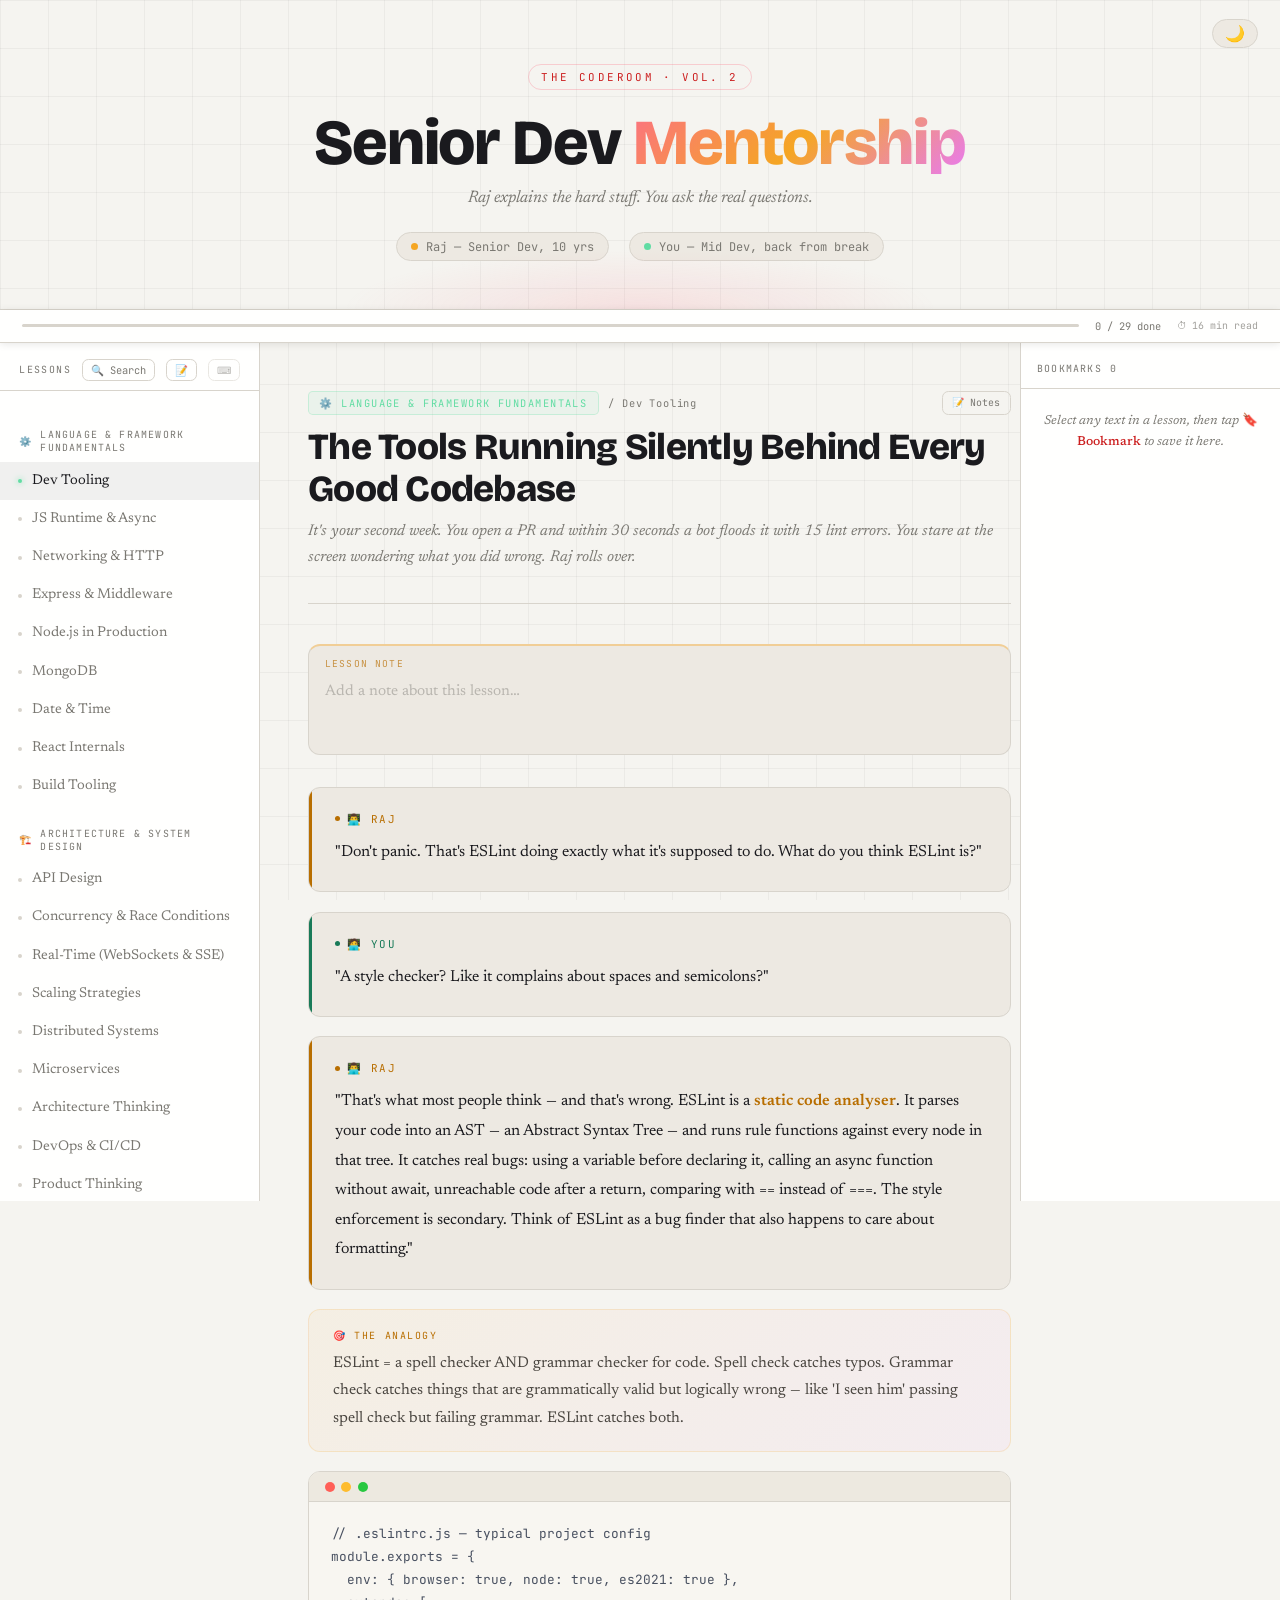
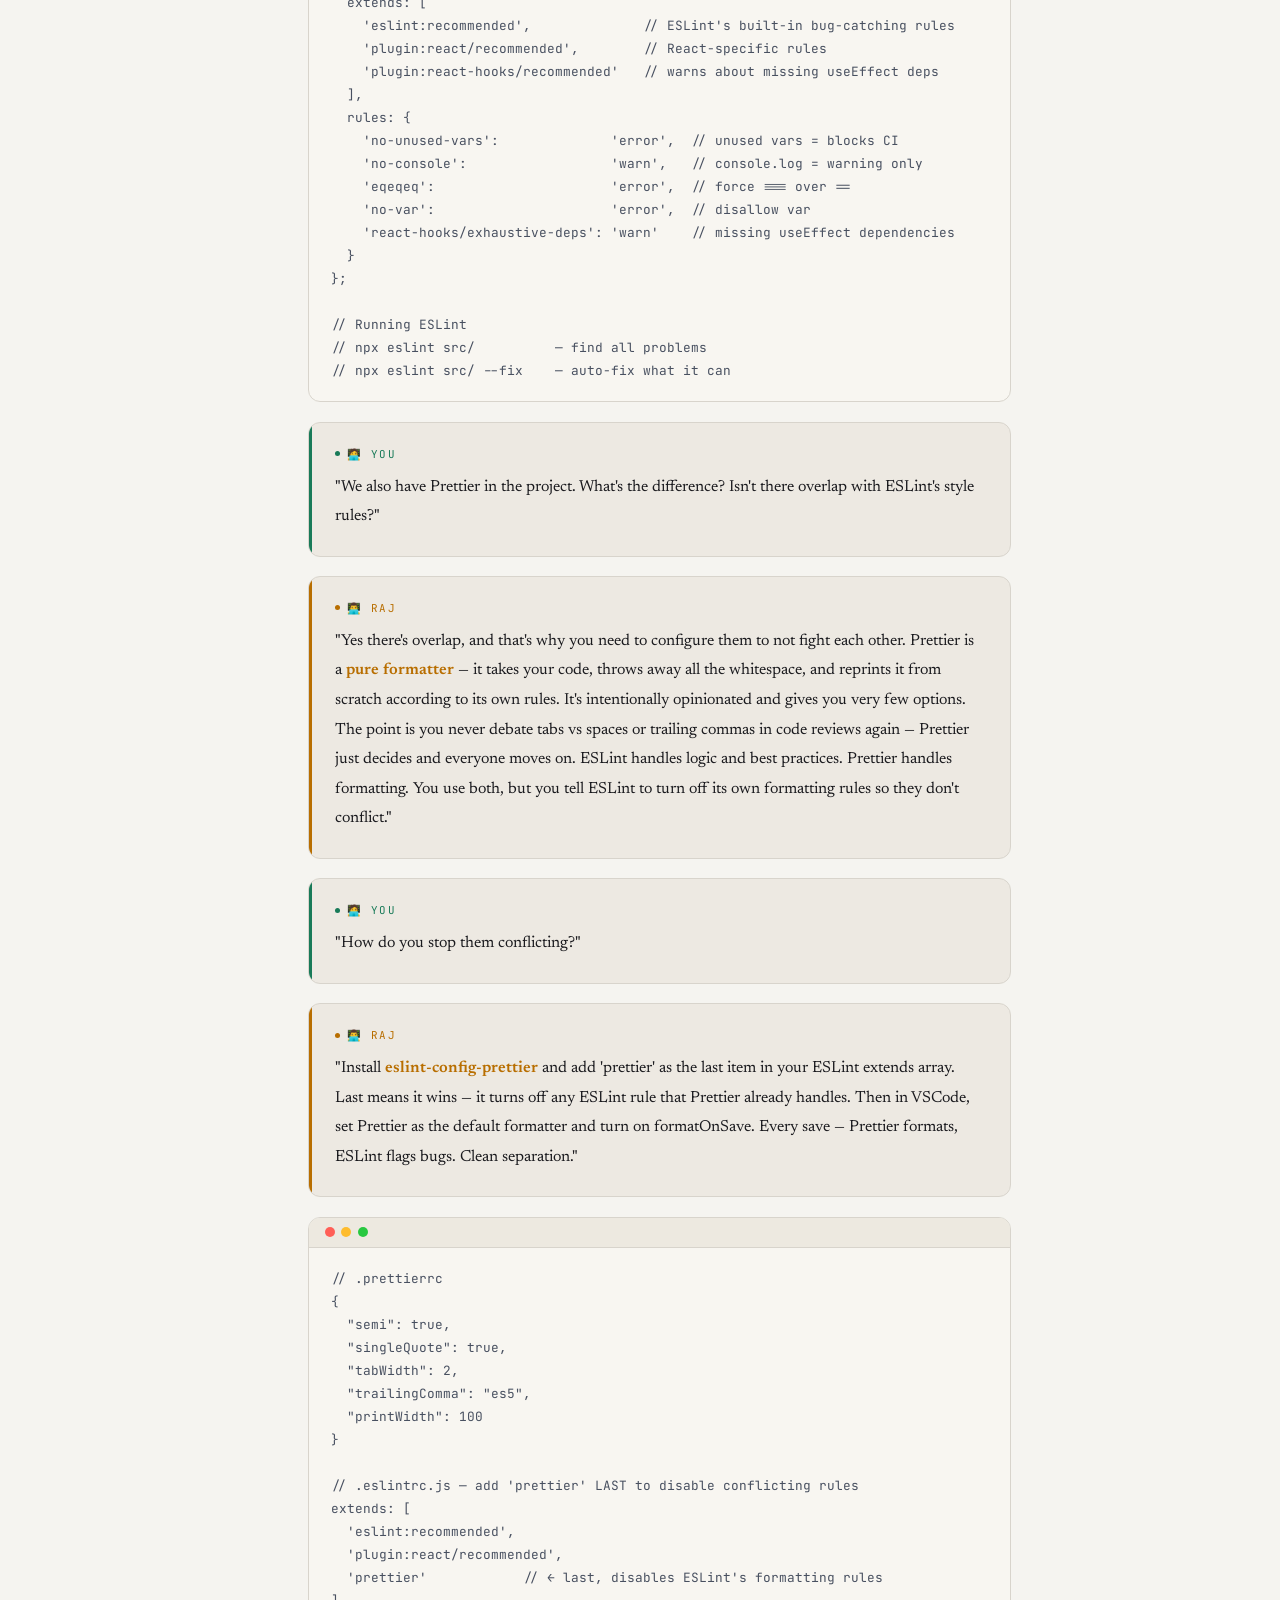
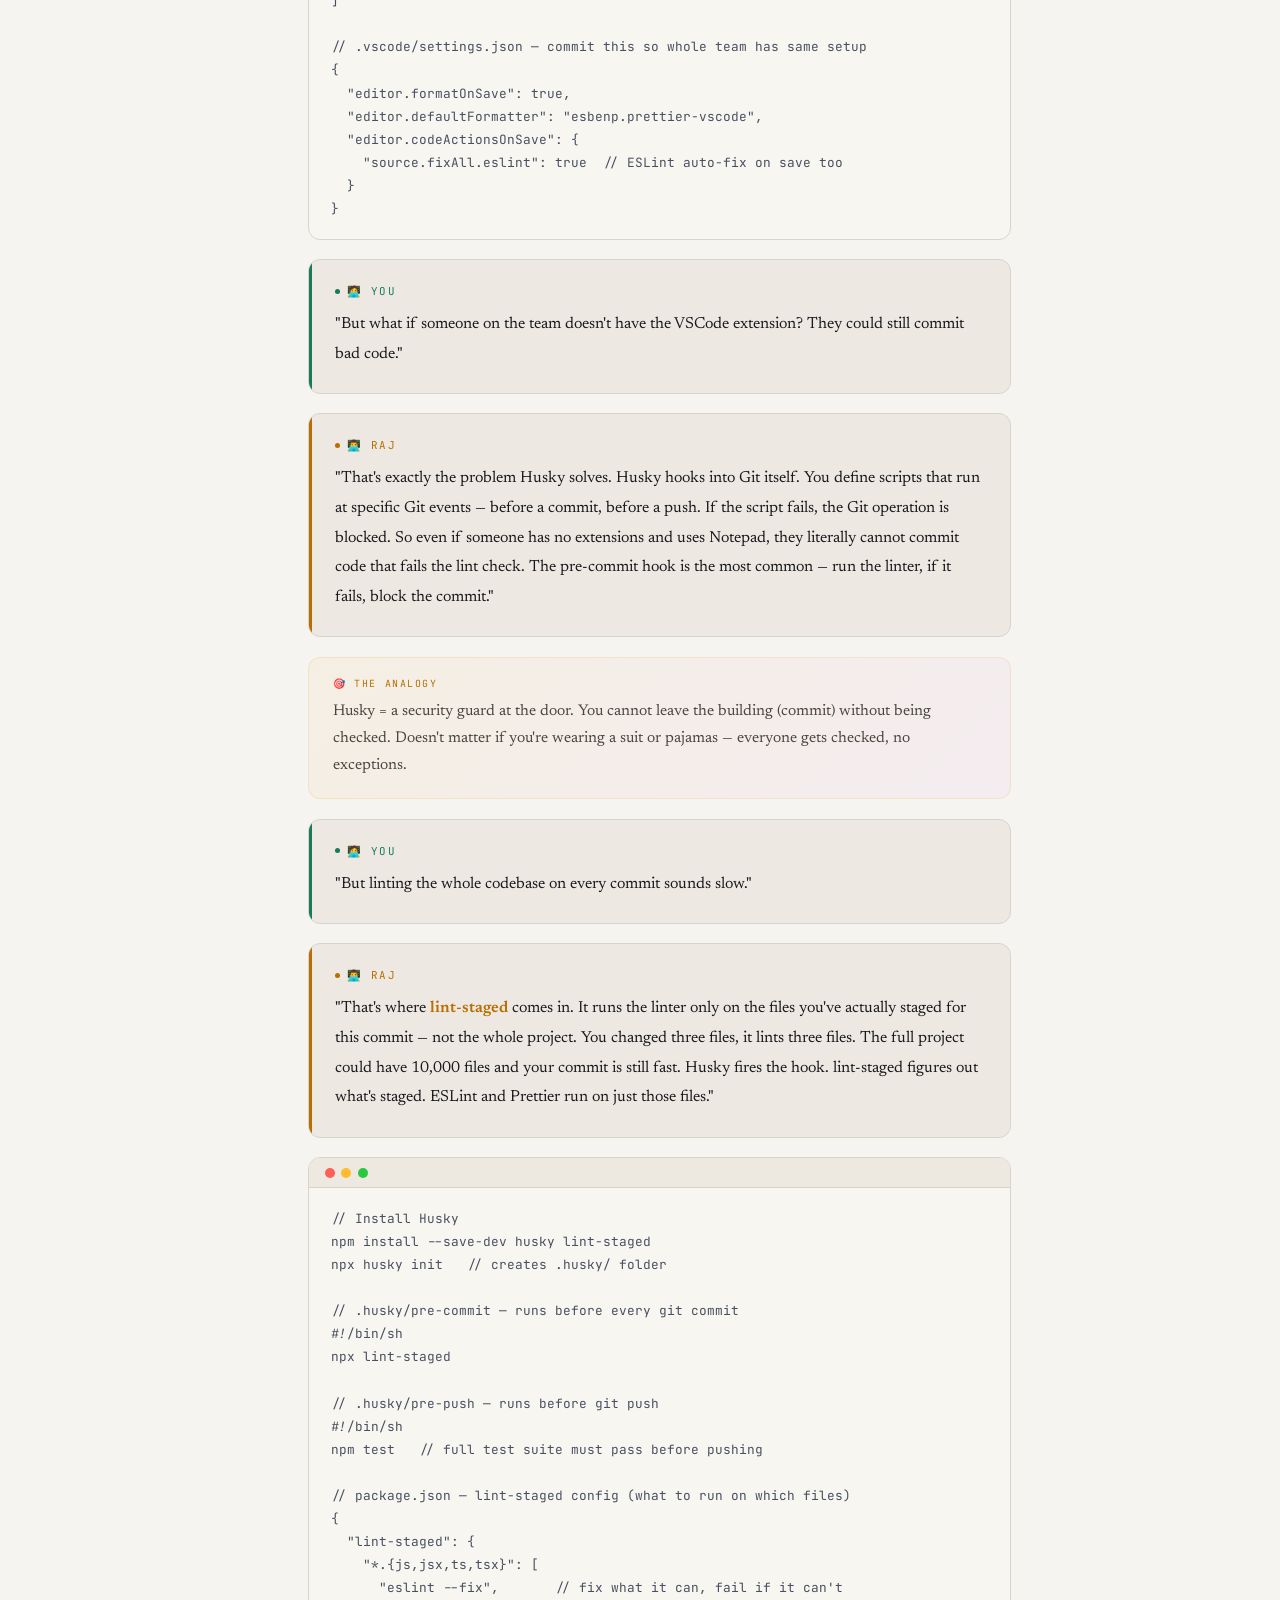
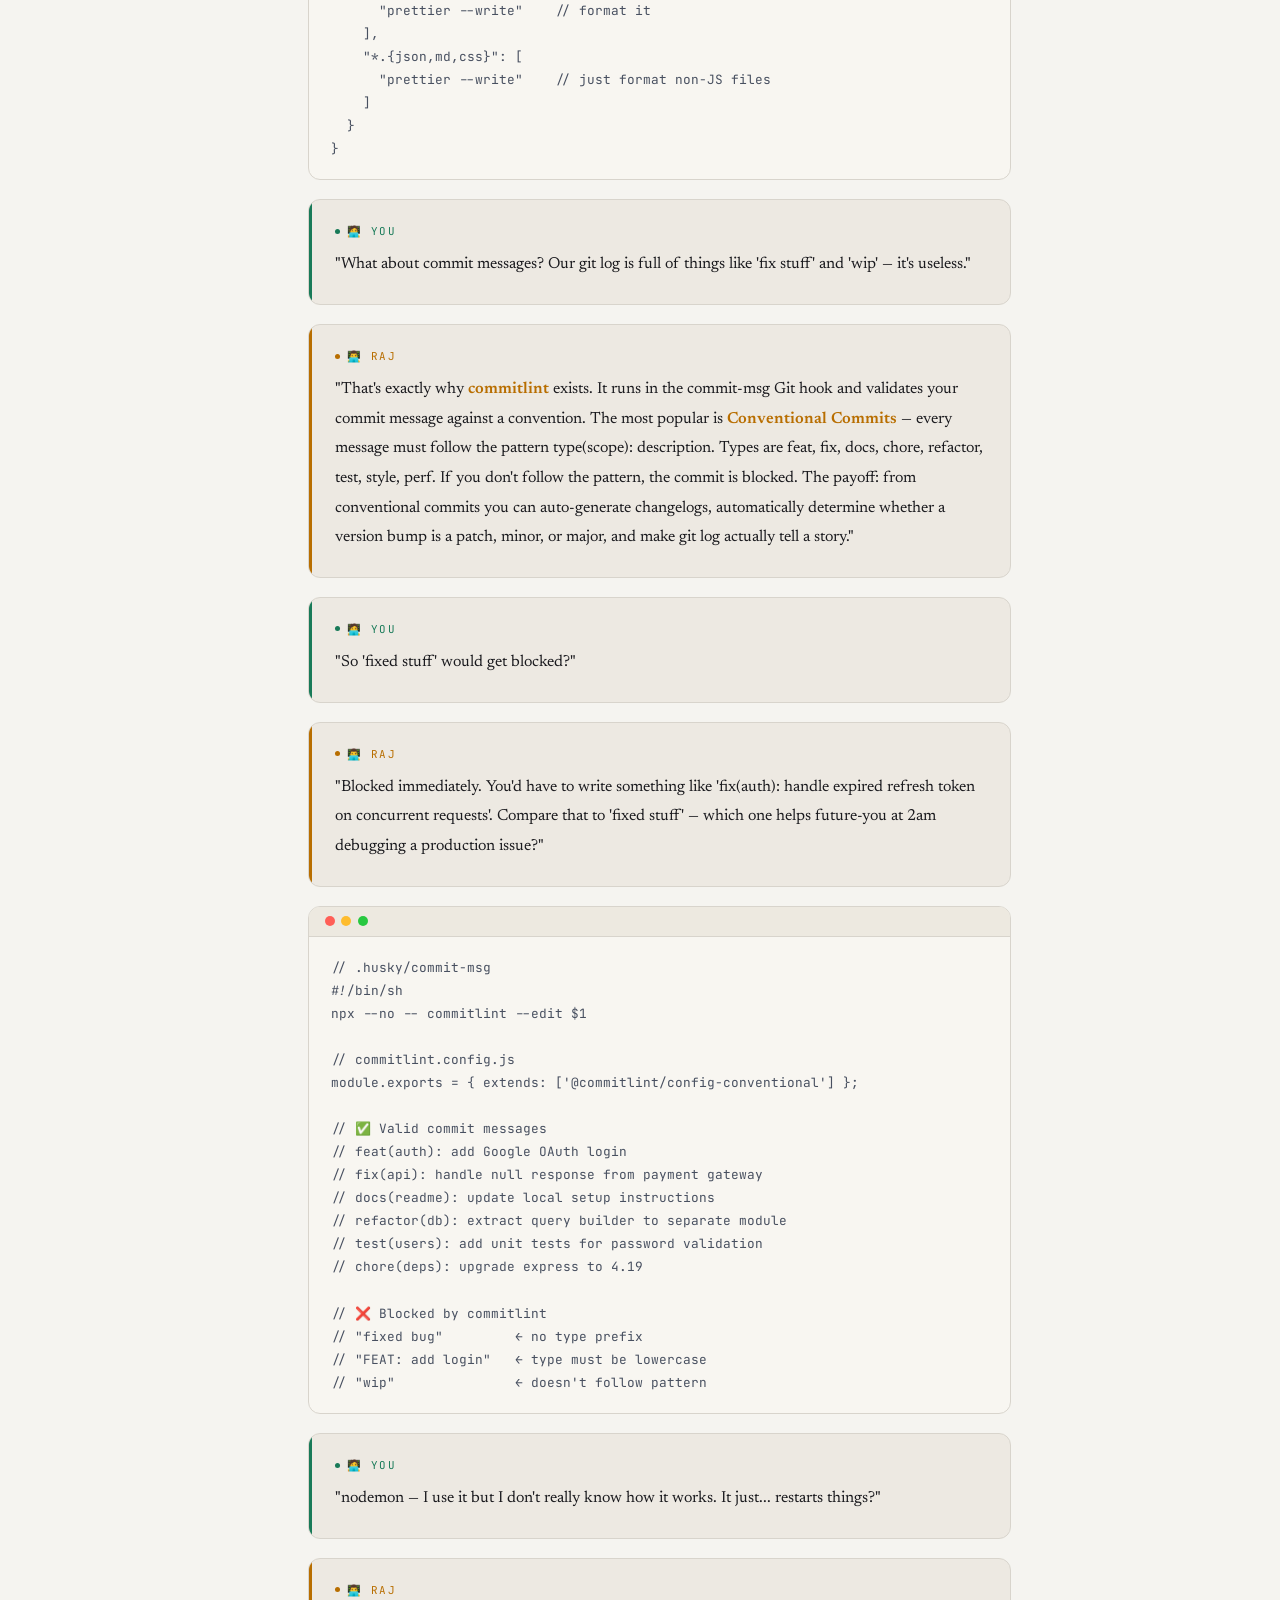
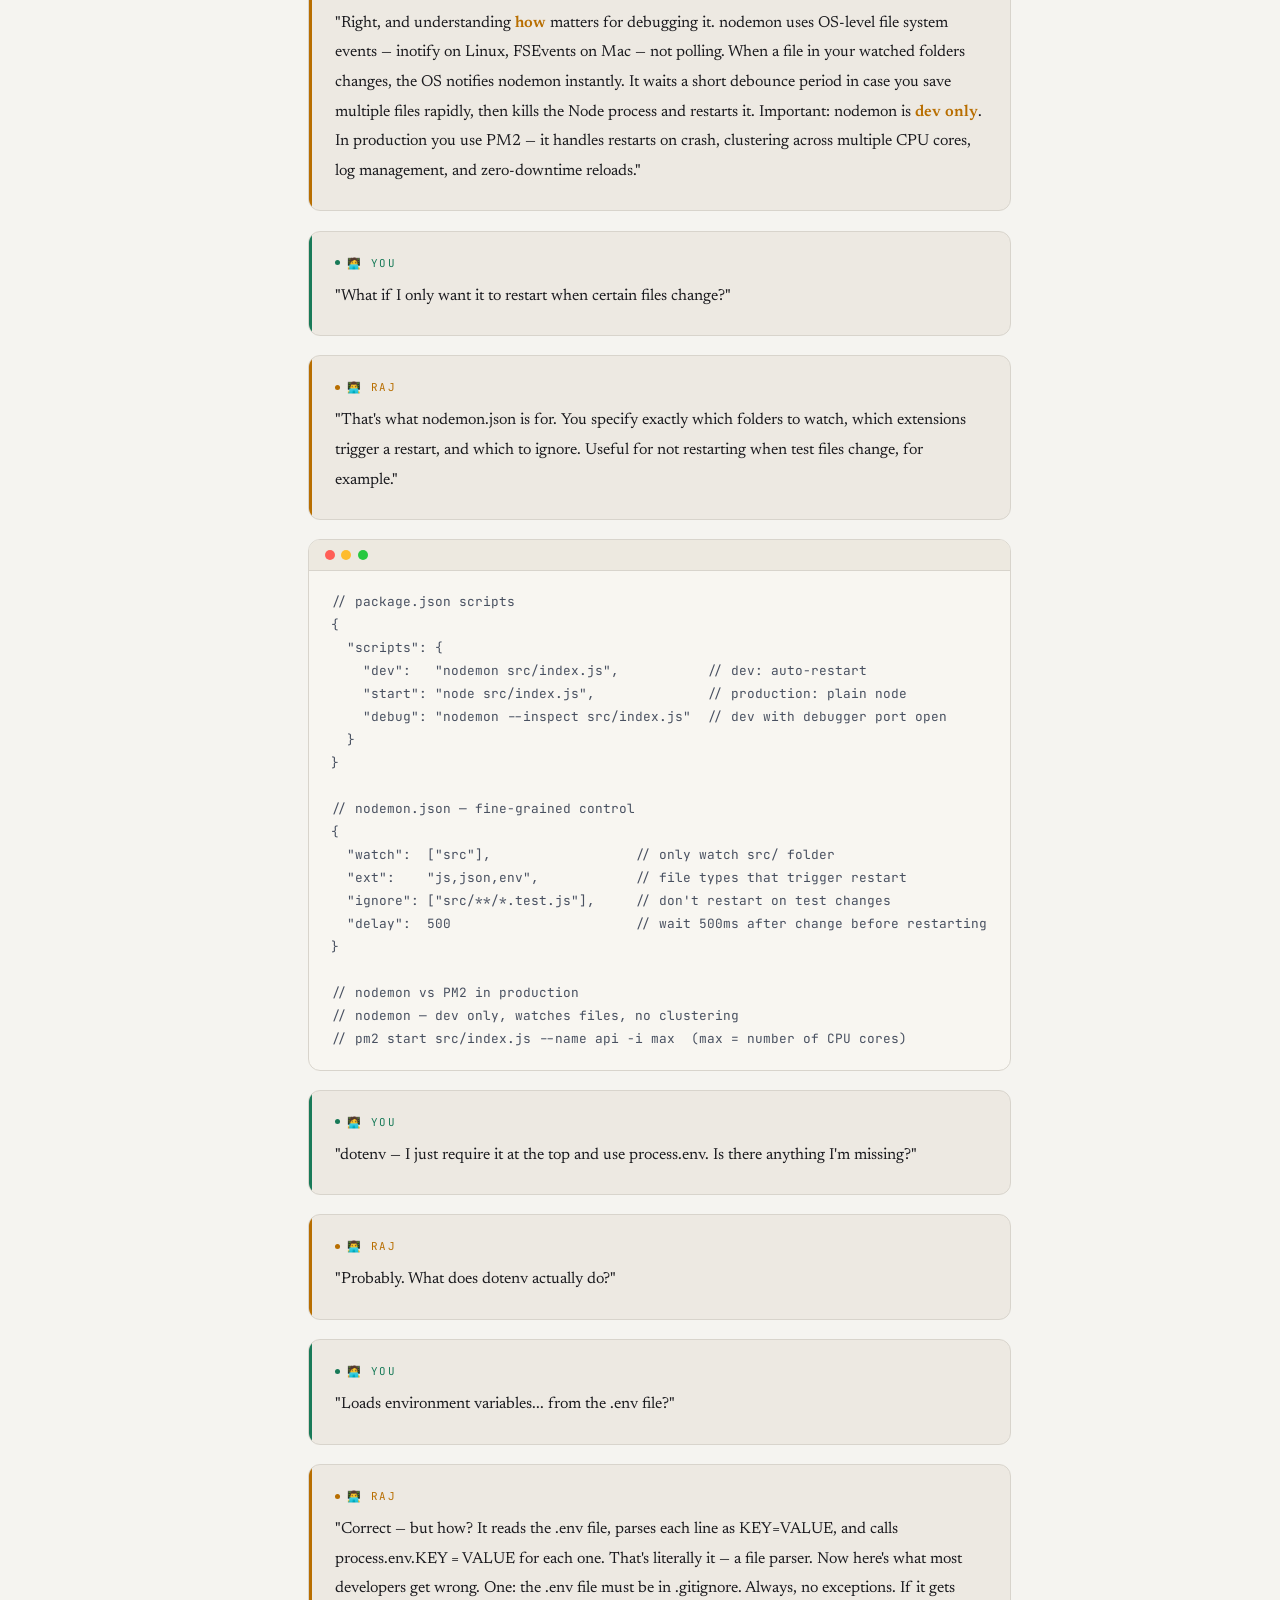
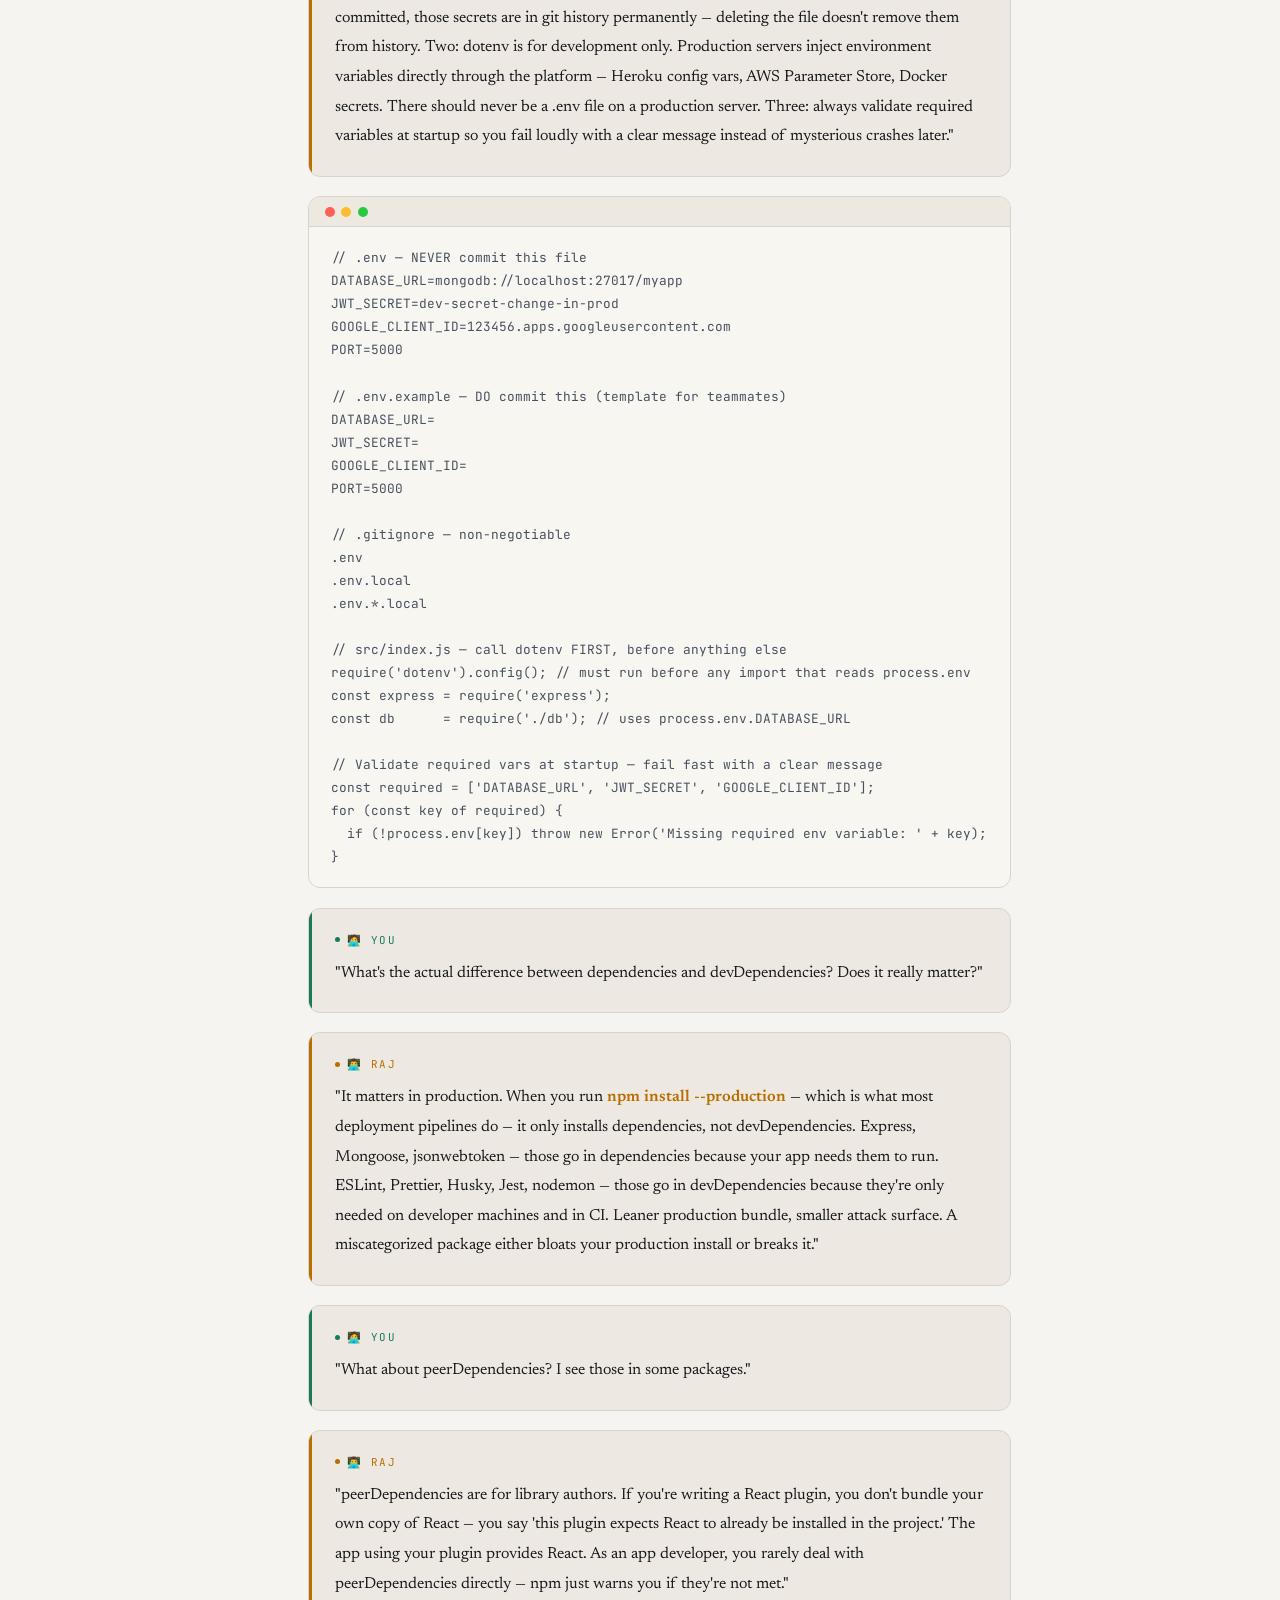
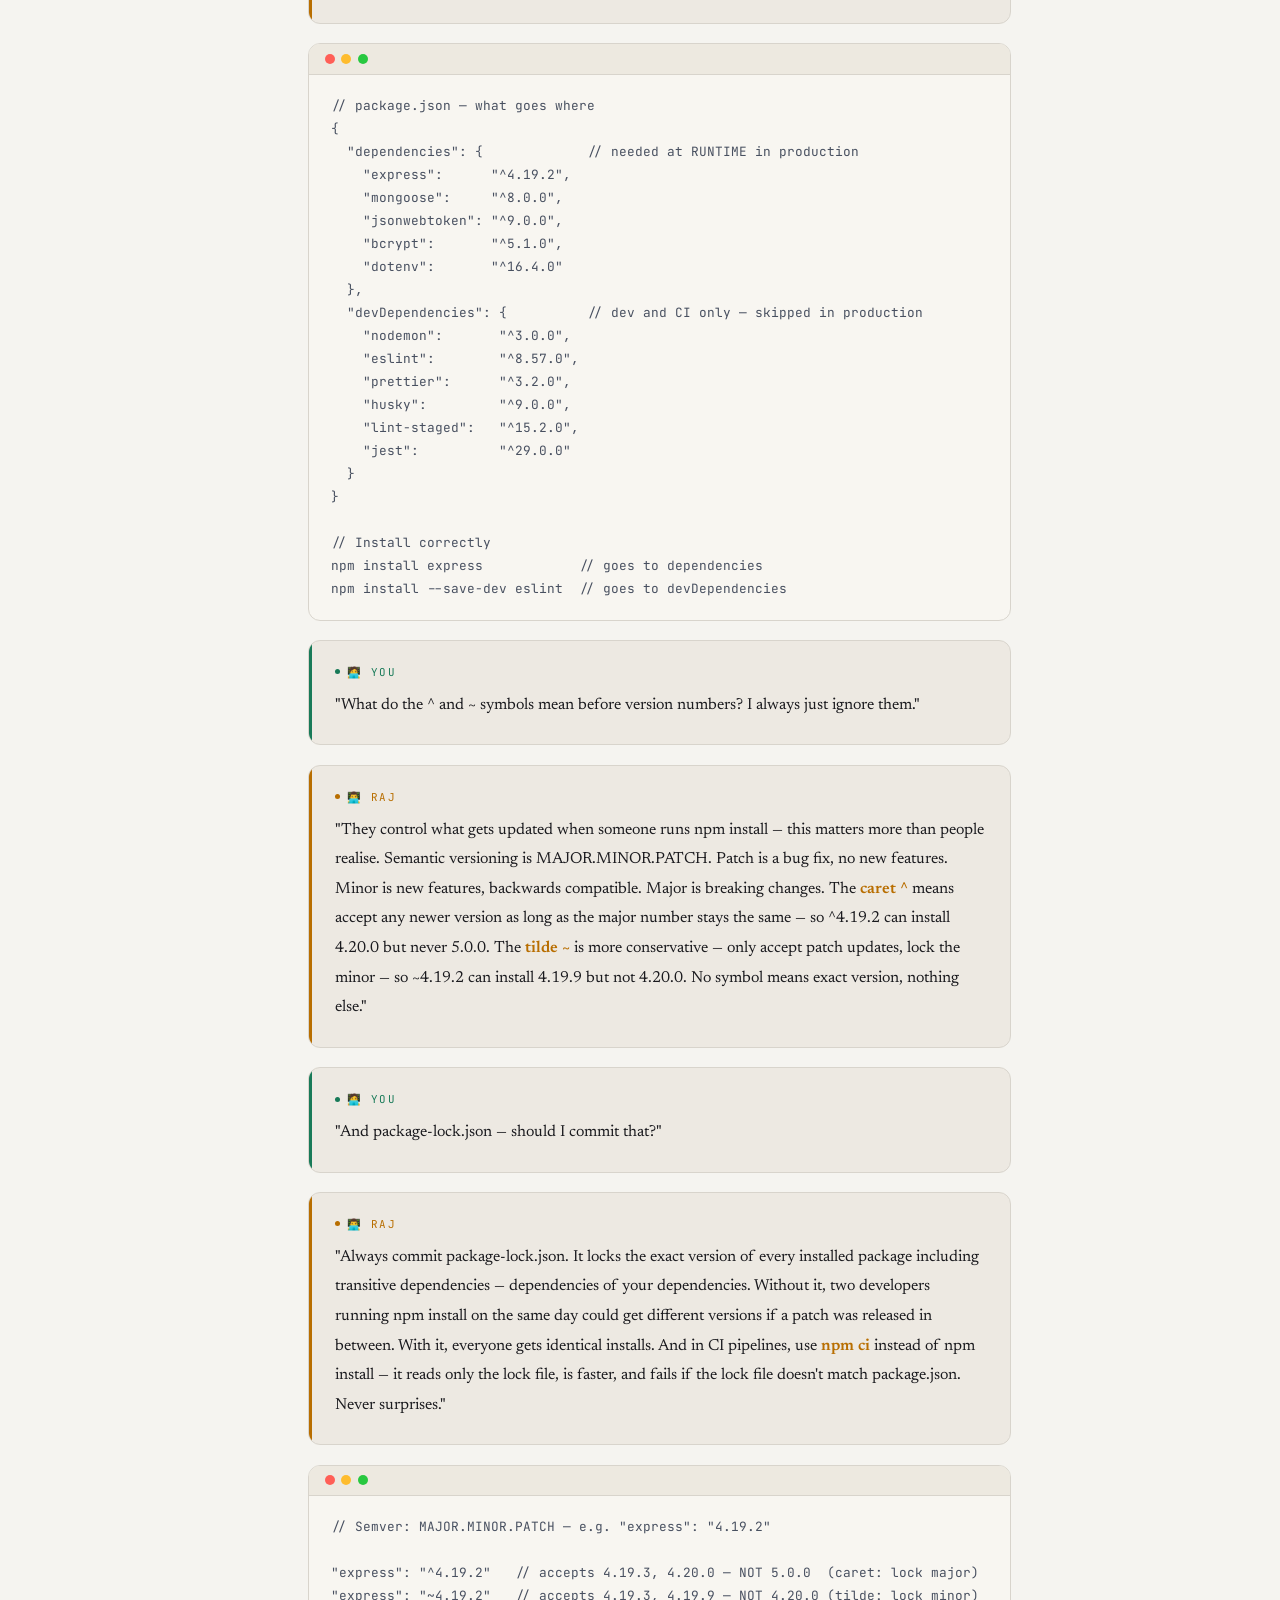
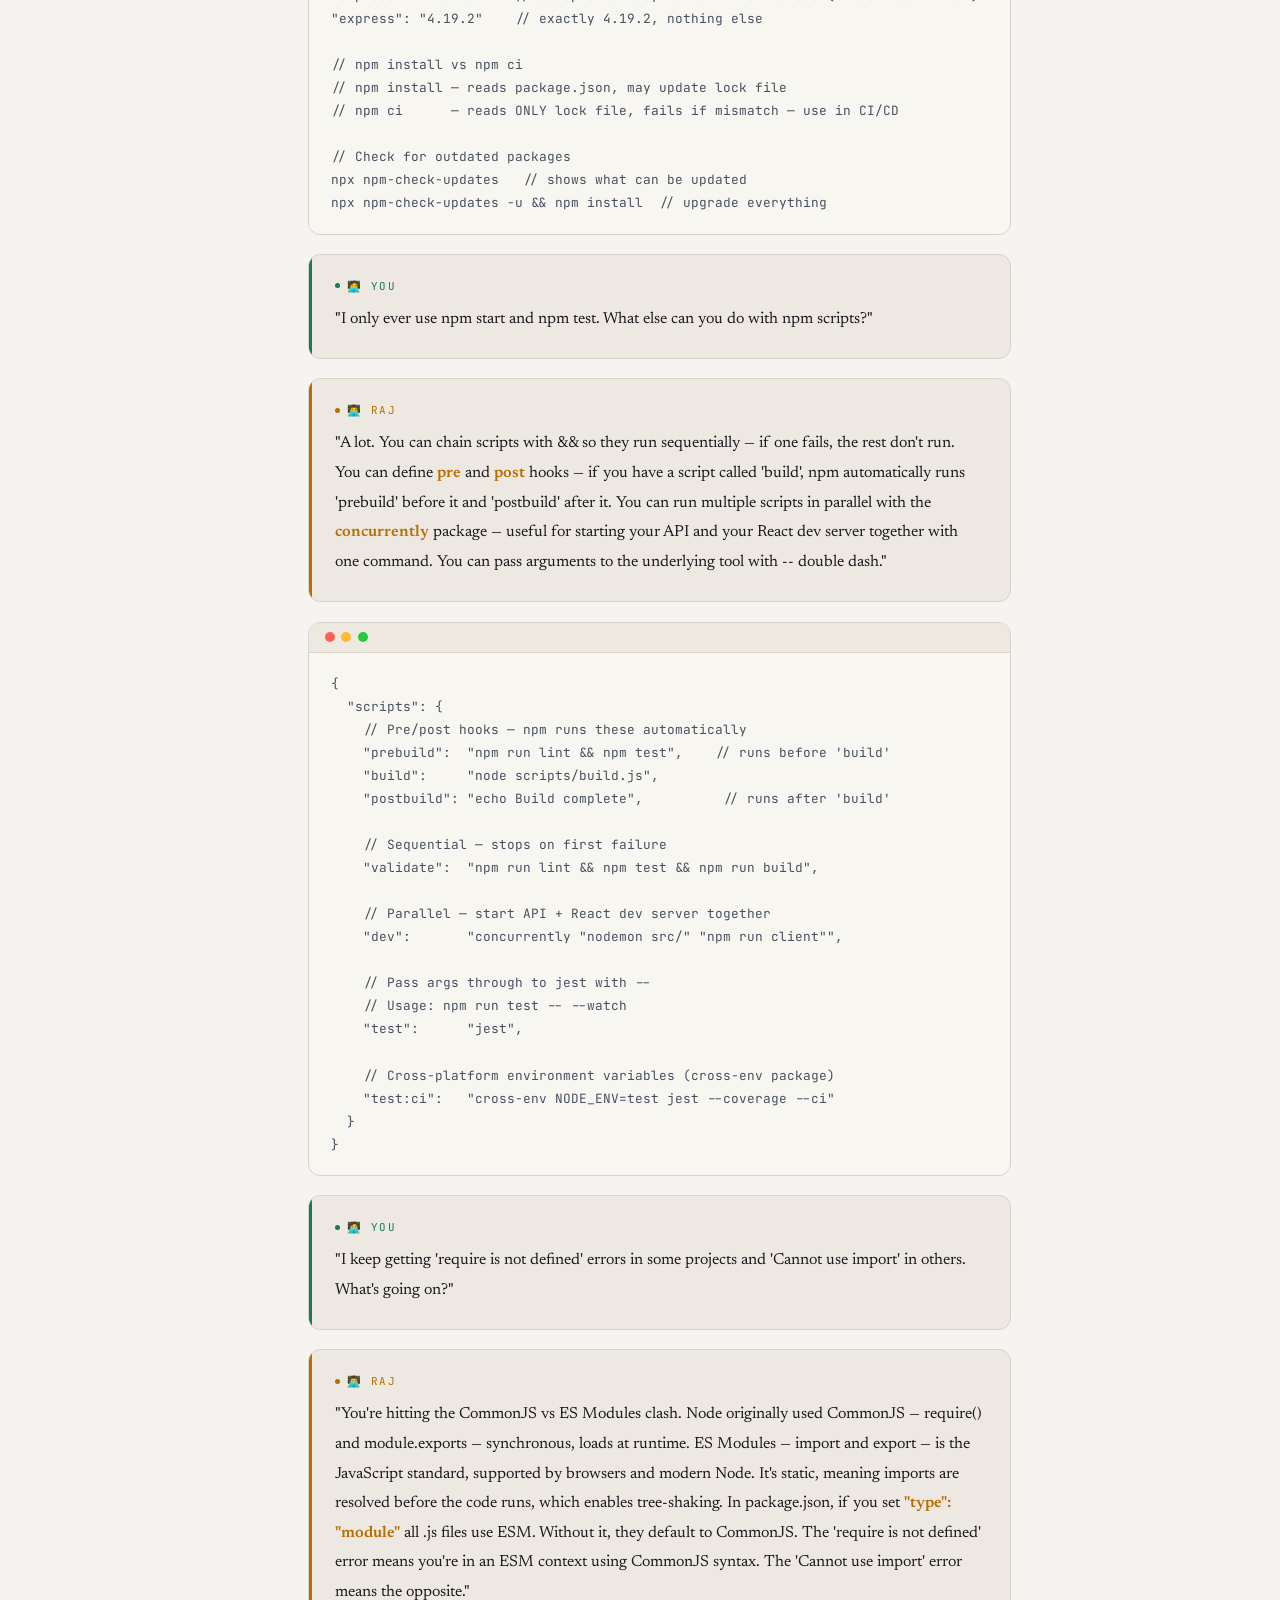
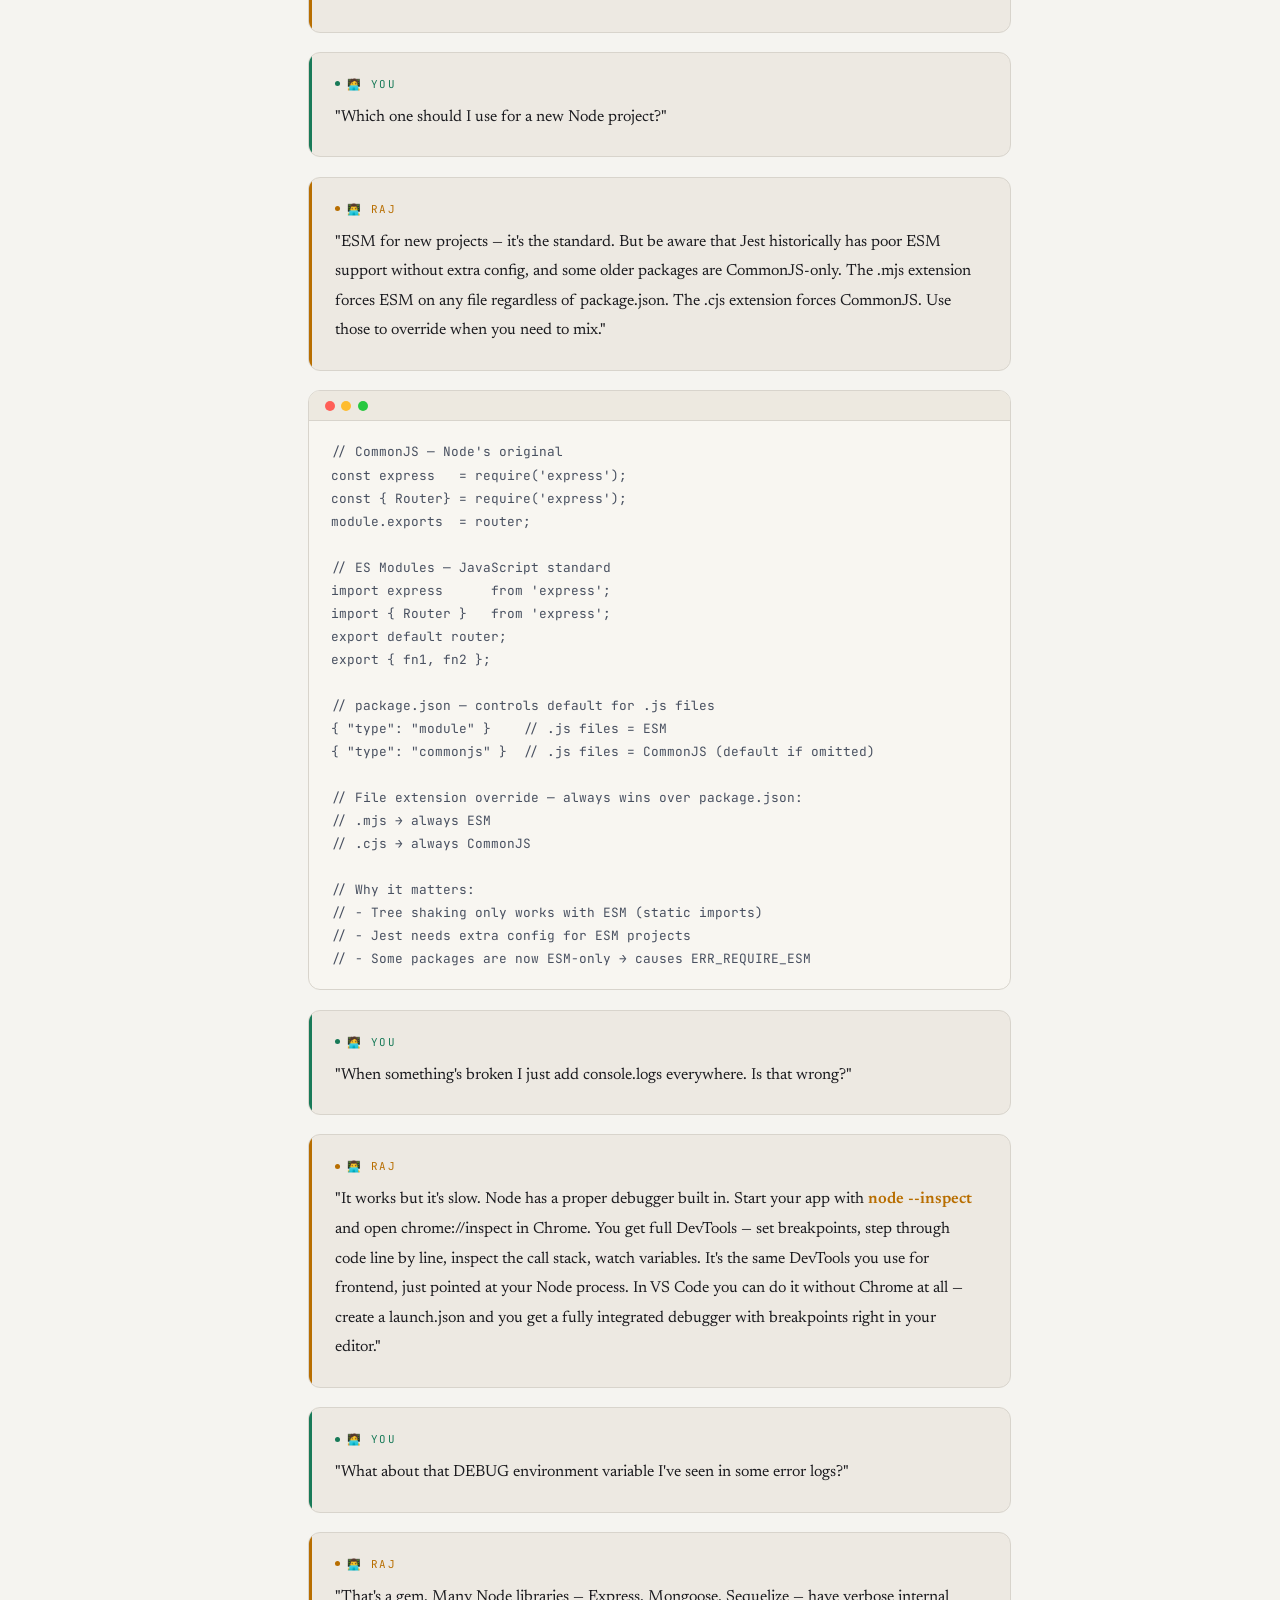
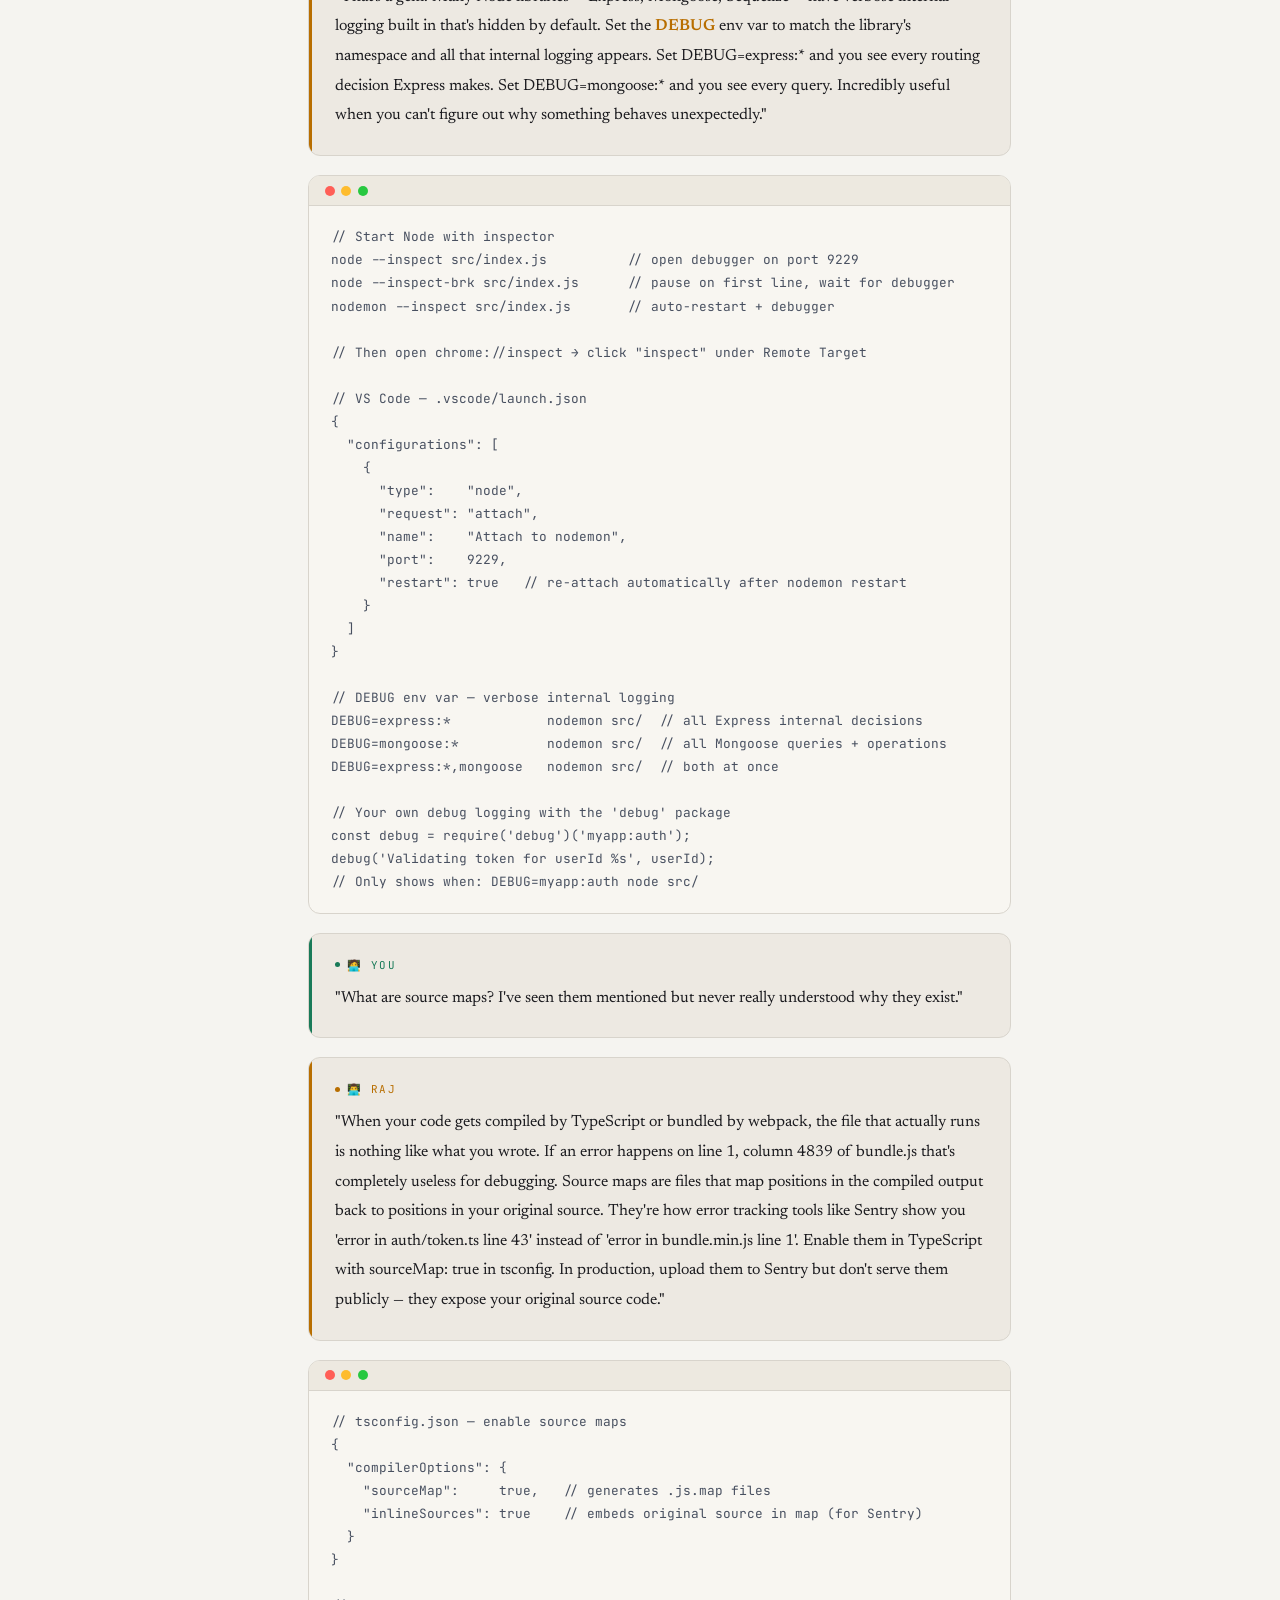
==== index.html @ 28967feb "Update index.html" ====
<!DOCTYPE html>
<html lang="en">
<head>
<meta charset="UTF-8"/>
<meta name="viewport" content="width=device-width, initial-scale=1.0"/>
<title>The Coderoom — Vol. 2</title>
<link href="https://fonts.googleapis.com/css2?family=Bricolage+Grotesque:wght@400;600;800&family=JetBrains+Mono:ital,wght@0,400;0,500;1,400&family=Newsreader:ital,wght@0,400;1,400&display=swap" rel="stylesheet"/>
<style>
*, *::before, *::after { box-sizing: border-box; margin: 0; padding: 0; }

:root {
  --progress-h: 42px; /* height of sticky progress bar */
  color-scheme: dark;
  --bg:          #080a0f;
  --surface:     #0e1118;
  --card:        #141720;
  --border:      #1e2230;
  --text:        #dfe2ec;
  --muted:       #5a607a;
  --raj:         #f5a623;
  --you:         #61dca3;
  --cat1:        #61dca3;
  --cat2:        #f5a623;
  --cat3:        #e879f9;
  --cat4:        #38bdf8;
  --cat5:        #fb7185;
  /* promoted from hardcoded */
  --code-bg:     #06080d;
  --code-topbar: #090b10;
  --code-text:   #9ca3af;
  --analogy-text:#b8b4ab;
  --grid-line:   rgba(255,255,255,0.015);
  --hover-bg:    rgba(255,255,255,0.03);
  --active-bg:   rgba(255,255,255,0.05);
  --shadow-dark: rgba(0,0,0,0.6);
  --shadow-ring: rgba(255,255,255,0.04);
  --result-row:  rgba(255,255,255,0.02);
  --result-hover:rgba(255,255,255,0.04);
  --count-bg:    rgba(255,255,255,0.015);
}

html[data-theme="light"] {
  color-scheme: light;
  --bg:          #f5f4f0;
  --surface:     #fffffe;
  --card:        #ede9e2;
  --border:      #d8d4cc;
  --text:        #1a1a1e;
  --muted:       #7a7872;
  --raj:         #b86e00;
  --you:         #187a58;
  --cat1:        #187a58;
  --cat2:        #b86e00;
  --cat3:        #9c1dab;
  --cat4:        #0369a1;
  --cat5:        #cc2020;
  --code-bg:     #f8f6f1;
  --code-topbar: #ede9e0;
  --code-text:   #485060;
  --analogy-text:#4a4640;
  --grid-line:   rgba(0,0,0,0.04);
  --hover-bg:    rgba(0,0,0,0.03);
  --active-bg:   rgba(0,0,0,0.06);
  --shadow-dark: rgba(0,0,0,0.10);
  --shadow-ring: rgba(0,0,0,0.05);
  --result-row:  rgba(0,0,0,0.02);
  --result-hover:rgba(0,0,0,0.04);
  --count-bg:    rgba(0,0,0,0.02);
}

body {
  background: var(--bg);
  color: var(--text);
  font-family: 'Newsreader', serif;
  min-height: 100vh;
  overflow-x: hidden;
}

body::before {
  content: '';
  position: fixed;
  inset: 0;
  background-image:
    linear-gradient(var(--grid-line) 1px, transparent 1px),
    linear-gradient(90deg, var(--grid-line) 1px, transparent 1px);
  background-size: 48px 48px;
  pointer-events: none;
  z-index: 0;
}

/* ── THEME TRANSITION ── */
body, .sidebar, .bookmark-panel, .scene, .analogy-card,
.code-card, .summary-card, header, .progress-wrap,
.search-box, .search-input-row, .search-results, .search-result-group,
.search-result-lesson-header, .search-hint, .search-empty, .search-count,
.search-hit, #searchInput, .search-close-btn {
  transition: background 0.22s ease, border-color 0.22s ease, color 0.22s ease;
}

/* ── THEME TOGGLE ── */
.theme-toggle {
  position: absolute;
  top: 1.2rem;
  right: 1.4rem;
  background: var(--card);
  border: 1px solid var(--border);
  border-radius: 2rem;
  padding: 0.35rem 0.75rem;
  cursor: pointer;
  font-size: 1rem;
  line-height: 1;
  transition: border-color 0.2s, background 0.2s, transform 0.15s;
  z-index: 10;
}
.theme-toggle:hover {
  border-color: var(--raj);
  transform: scale(1.08);
}

/* ── HEADER ── */
header {
  position: relative;
  z-index: 1;
  padding: 4rem 2rem 3rem;
  text-align: center;
  border-bottom: 1px solid var(--border);
  overflow: hidden;
}
header::after {
  content: '';
  position: absolute;
  bottom: -60px; left: 50%;
  transform: translateX(-50%);
  width: 600px; height: 120px;
  background: radial-gradient(ellipse, rgba(251,113,133,0.15) 0%, transparent 70%);
  pointer-events: none;
}
.vol-tag {
  display: inline-block;
  font-family: 'JetBrains Mono', monospace;
  font-size: 0.68rem;
  letter-spacing: 0.22em;
  text-transform: uppercase;
  color: var(--cat5);
  border: 1px solid rgba(251,113,133,0.3);
  padding: 0.3rem 0.8rem;
  border-radius: 2rem;
  margin-bottom: 1.2rem;
}
header h1 {
  font-family: 'Bricolage Grotesque', sans-serif;
  font-weight: 800;
  font-size: clamp(2.2rem, 6vw, 4rem);
  line-height: 1.05;
  letter-spacing: -0.02em;
}
header h1 span {
  background: linear-gradient(135deg, #fb7185 0%, #f5a623 50%, #e879f9 100%);
  -webkit-background-clip: text;
  -webkit-text-fill-color: transparent;
  background-clip: text;
}
header p {
  color: var(--muted);
  font-style: italic;
  margin-top: 0.9rem;
  font-size: 1.05rem;
}
.chars {
  display: flex;
  justify-content: center;
  gap: 1.2rem;
  margin-top: 1.6rem;
  flex-wrap: wrap;
}
.char {
  display: flex;
  align-items: center;
  gap: 0.5rem;
  font-family: 'JetBrains Mono', monospace;
  font-size: 0.75rem;
  color: var(--muted);
  padding: 0.35rem 0.9rem;
  border: 1px solid var(--border);
  border-radius: 2rem;
  background: var(--card);
}
.char .pip { width: 7px; height: 7px; border-radius: 50%; flex-shrink: 0; }

/* ── PROGRESS ── */
.progress-wrap {
  position: sticky;
  top: 0;
  z-index: 200;
  padding: 0.55rem 1.4rem;
  border-bottom: 1px solid var(--border);
  background: var(--surface);
  display: flex;
  align-items: center;
  gap: 1rem;
  box-shadow: 0 1px 8px var(--shadow-dark);
}
.progress-track {
  flex: 1;
  height: 3px;
  background: var(--border);
  border-radius: 2px;
  overflow: hidden;
}
.progress-fill {
  height: 100%;
  background: linear-gradient(90deg, var(--cat5), var(--cat2));
  border-radius: 2px;
  transition: width 0.4s ease;
  width: 0%;
}
.progress-label {
  font-family: 'JetBrains Mono', monospace;
  font-size: 0.65rem;
  color: var(--muted);
  white-space: nowrap;
}
.progress-read-time {
  font-family: 'JetBrains Mono', monospace;
  font-size: 0.62rem;
  color: var(--muted);
  white-space: nowrap;
  opacity: 0.7;
  display: flex;
  align-items: center;
  gap: 0.3rem;
}

/* ── APP LAYOUT ── */
.app {
  position: relative;
  z-index: 1;
  display: grid;
  grid-template-columns: 260px 1fr;
  align-items: start;
}

/* 3-column when wide enough */
@media (min-width: 1140px) {
  .app { grid-template-columns: 260px 1fr 260px; }
  .bookmark-panel { display: flex !important; }
}

/* ── LEFT SIDEBAR ── */
.sidebar {
  border-right: 1px solid var(--border);
  position: sticky;
  top: var(--progress-h);
  height: calc(100vh - var(--progress-h));
  overflow-y: auto;
  scrollbar-width: thin;
  scrollbar-color: var(--border) transparent;
  background: var(--surface);
  display: flex;
  flex-direction: column;
}
.sidebar-section { margin-bottom: 0.4rem; }
.cat-header {
  display: flex;
  align-items: center;
  gap: 0.5rem;
  padding: 0.5rem 1.2rem;
  font-family: 'JetBrains Mono', monospace;
  font-size: 0.62rem;
  letter-spacing: 0.12em;
  text-transform: uppercase;
  color: var(--muted);
  margin-top: 0.8rem;
}
.lesson-btn {
  display: flex;
  align-items: center;
  width: 100%;
  text-align: left;
  padding: 0.6rem 1.2rem 0.6rem 2rem;
  font-family: 'Newsreader', serif;
  font-size: 0.88rem;
  color: var(--muted);
  background: transparent;
  border: none;
  cursor: pointer;
  transition: all 0.15s;
  line-height: 1.35;
  position: relative;
}
.lesson-btn::before {
  content: '';
  position: absolute;
  left: 1.1rem;
  top: 50%; transform: translateY(-50%);
  width: 4px; height: 4px;
  border-radius: 50%;
  background: var(--border);
  transition: background 0.15s;
}
.lesson-btn:hover { color: var(--text); background: var(--hover-bg); }
.lesson-btn.active { color: var(--text); background: var(--active-bg); }
.lesson-btn.active::before {
  background: var(--active-color, var(--cat5));
  box-shadow: 0 0 6px var(--active-color, var(--cat5));
}

/* ── MAIN CONTENT ── */
.content {
  padding: 3rem 3rem 6rem;
  max-width: 820px;
  margin-inline: auto;
  min-width: 0; /* prevent grid blowout */
}
.empty-state {
  display: flex;
  flex-direction: column;
  align-items: center;
  justify-content: center;
  min-height: 60vh;
  gap: 1rem;
  color: var(--muted);
  text-align: center;
}
.empty-state .big-icon { font-size: 3rem; opacity: 0.4; }
.empty-state p { font-style: italic; font-size: 1rem; }

/* ── LESSON ── */
.lesson { animation: fadeUp 0.35s ease; }
@keyframes fadeUp {
  from { opacity: 0; transform: translateY(14px); }
  to   { opacity: 1; transform: translateY(0); }
}
.lesson-eyebrow {
  display: flex;
  align-items: center;
  gap: 0.6rem;
  margin-bottom: 0.7rem;
}
.lesson-cat-tag {
  font-family: 'JetBrains Mono', monospace;
  font-size: 0.65rem;
  letter-spacing: 0.14em;
  text-transform: uppercase;
  padding: 0.25rem 0.65rem;
  border-radius: 0.3rem;
  border: 1px solid;
}
.lesson-sub-tag {
  font-family: 'JetBrains Mono', monospace;
  font-size: 0.65rem;
  color: var(--muted);
  letter-spacing: 0.08em;
}
.lesson-title {
  font-family: 'Bricolage Grotesque', sans-serif;
  font-weight: 800;
  font-size: clamp(1.6rem, 3.5vw, 2.3rem);
  line-height: 1.15;
  letter-spacing: -0.02em;
  margin-bottom: 0.5rem;
}
.lesson-intro {
  color: var(--muted);
  font-style: italic;
  font-size: 0.97rem;
  line-height: 1.7;
  margin-bottom: 2.5rem;
  padding-bottom: 2rem;
  border-bottom: 1px solid var(--border);
}

/* ── SCENE CARDS ── */
.scene {
  background: var(--card);
  border: 1px solid var(--border);
  border-radius: 0.75rem;
  padding: 1.5rem 1.6rem;
  margin-bottom: 1.2rem;
  position: relative;
  overflow: hidden;
}
.scene-accent {
  position: absolute;
  top: 0; left: 0;
  width: 3px; height: 100%;
  border-radius: 0.75rem 0 0 0.75rem;
}
.speaker-label {
  font-family: 'JetBrains Mono', monospace;
  font-size: 0.68rem;
  letter-spacing: 0.14em;
  text-transform: uppercase;
  margin-bottom: 0.75rem;
  display: flex;
  align-items: center;
  gap: 0.45rem;
}
.speaker-label::before {
  content: '';
  display: inline-block;
  width: 5px; height: 5px;
  border-radius: 50%;
  background: currentColor;
}
.dialogue { font-size: 1rem; line-height: 1.85; color: var(--text); }
.dialogue em { color: var(--raj); font-style: normal; font-weight: 600; }
.dialogue strong { color: var(--you); }

/* ── ANALOGY ── */
.analogy-card {
  background: linear-gradient(135deg, rgba(245,166,35,0.06) 0%, rgba(232,121,249,0.06) 100%);
  border: 1px solid rgba(245,166,35,0.18);
  border-radius: 0.75rem;
  padding: 1.2rem 1.5rem;
  margin-bottom: 1.2rem;
}
.analogy-label {
  font-family: 'JetBrains Mono', monospace;
  font-size: 0.62rem;
  letter-spacing: 0.16em;
  text-transform: uppercase;
  color: var(--raj);
  margin-bottom: 0.5rem;
}
.analogy-text { color: var(--analogy-text); font-size: 0.97rem; line-height: 1.75; }

/* ── CODE ── */
.code-card {
  background: var(--code-bg);
  border: 1px solid var(--border);
  border-radius: 0.75rem;
  margin-bottom: 1.2rem;
  overflow: hidden;
}
.code-topbar {
  display: flex;
  align-items: center;
  gap: 0.4rem;
  padding: 0.6rem 1rem;
  border-bottom: 1px solid var(--border);
  background: var(--code-topbar);
}
.code-dot { width: 10px; height: 10px; border-radius: 50%; }
.code-body {
  padding: 1.2rem 1.4rem;
  font-family: 'JetBrains Mono', monospace;
  font-size: 0.8rem;
  line-height: 1.8;
  color: var(--code-text);
  white-space: pre;
  overflow-x: auto;
}

/* ── SUMMARY ── */
.summary-card {
  background: var(--surface);
  border: 1px solid rgba(97,220,163,0.25);
  border-radius: 0.75rem;
  padding: 1.5rem;
  margin-top: 1rem;
}
.summary-title {
  font-family: 'Bricolage Grotesque', sans-serif;
  font-weight: 600;
  font-size: 0.78rem;
  text-transform: uppercase;
  letter-spacing: 0.12em;
  color: var(--you);
  margin-bottom: 1rem;
}
.summary-list {
  list-style: none;
  display: flex;
  flex-direction: column;
  gap: 0.55rem;
}
.summary-list li {
  font-family: 'Newsreader', serif;
  font-size: 0.93rem;
  color: var(--text);
  padding-left: 1.4rem;
  position: relative;
  line-height: 1.7;
}
.summary-list li::before { content: '→'; position: absolute; left: 0; color: var(--you); }

/* ── NAV ── */
.lesson-nav {
  display: flex;
  justify-content: space-between;
  margin-top: 3rem;
  padding-top: 2rem;
  border-top: 1px solid var(--border);
  gap: 1rem;
}
.nav-btn-arrow {
  font-family: 'JetBrains Mono', monospace;
  font-size: 0.78rem;
  padding: 0.65rem 1.3rem;
  border-radius: 0.4rem;
  border: 1px solid var(--border);
  background: var(--card);
  color: var(--text);
  cursor: pointer;
  transition: all 0.2s;
}
.nav-btn-arrow:hover:not(:disabled) { border-color: var(--raj); color: var(--raj); }
.nav-btn-arrow:disabled { opacity: 0.25; cursor: not-allowed; }
.nav-btn-arrow.next-btn { background: var(--raj); color: #000; border-color: var(--raj); font-weight: 500; }
.nav-btn-arrow.next-btn:hover:not(:disabled) { opacity: 0.85; color: #000; }

/* ── RIGHT: FAVORITES PANEL ── */
.bookmark-panel {
  display: none; /* shown via media query above */
  flex-direction: column;
  border-left: 1px solid var(--border);
  background: var(--surface);
  position: sticky;
  top: var(--progress-h);
  height: calc(100vh - var(--progress-h));
  overflow-y: auto;
  scrollbar-width: thin;
  scrollbar-color: var(--border) transparent;
}
.bookmark-header {
  padding: 1.2rem 1rem 0.8rem;
  font-family: 'JetBrains Mono', monospace;
  font-size: 0.62rem;
  letter-spacing: 0.12em;
  text-transform: uppercase;
  color: var(--muted);
  border-bottom: 1px solid var(--border);
  display: flex;
  align-items: center;
  gap: 0.5rem;
  flex-shrink: 0;
}
.bookmark-badge {
  background: var(--cat5);
  color: #000;
  font-size: 0.55rem;
  padding: 0.1rem 0.4rem;
  border-radius: 1rem;
  letter-spacing: 0;
  font-weight: 700;
  min-width: 16px;
  text-align: center;
}
.bookmark-hint {
  padding: 1.4rem 1rem;
  color: var(--muted);
  font-size: 0.8rem;
  font-style: italic;
  text-align: center;
  line-height: 1.6;
}
.bookmark-hint strong { font-style: normal; color: var(--cat5); font-weight: 500; }
.bookmark-items { flex: 1; overflow-y: auto; }
.bookmark-group { border-bottom: 1px solid var(--border); }
.bookmark-group:last-child { border-bottom: none; }
.bookmark-group-header {
  display: flex;
  align-items: center;
  gap: 0.4rem;
  padding: 0.55rem 0.85rem;
  cursor: pointer;
  background: var(--card);
  transition: background 0.12s;
  user-select: none;
}
.bookmark-group-header:hover { background: var(--hover-bg); }
.bookmark-group-name {
  flex: 1;
  font-family: 'JetBrains Mono', monospace;
  font-size: 0.62rem;
  letter-spacing: 0.06em;
  color: var(--text);
  text-overflow: ellipsis;
  overflow: hidden;
  white-space: nowrap;
}
.bookmark-group-count {
  font-family: 'JetBrains Mono', monospace;
  font-size: 0.58rem;
  background: var(--cat5);
  color: #000;
  padding: 0.1rem 0.38rem;
  border-radius: 1rem;
  flex-shrink: 0;
}
.bookmark-group-chevron {
  font-size: 0.6rem;
  color: var(--muted);
  transition: transform 0.2s;
  flex-shrink: 0;
}
.bookmark-group.collapsed .bookmark-group-chevron { transform: rotate(-90deg); }
.bookmark-group-body { display: block; }
.bookmark-group.collapsed .bookmark-group-body { display: none; }
.bookmark-entry {
  display: flex;
  align-items: flex-start;
  gap: 0.4rem;
  padding: 0.5rem 0.85rem 0.5rem 1.3rem;
  cursor: pointer;
  border-left: 2px solid transparent;
  transition: background 0.12s, border-color 0.12s;
}
.bookmark-entry:hover { background: var(--hover-bg); border-left-color: var(--cat5); }
.bookmark-entry-text {
  flex: 1;
  font-size: 0.78rem;
  color: var(--text);
  line-height: 1.45;
  word-break: break-word;
}
.bookmark-entry-del {
  flex-shrink: 0;
  background: none;
  border: none;
  color: var(--muted);
  cursor: pointer;
  font-size: 0.68rem;
  padding: 2px 3px;
  line-height: 1;
  border-radius: 0.25rem;
  transition: color 0.12s, background 0.12s;
  opacity: 0;
}
.bookmark-entry:hover .bookmark-entry-del { opacity: 1; }
.bookmark-entry-del:hover { color: var(--cat5); background: rgba(251,113,133,0.1); }
.bookmark-clear {
  margin: 0.6rem 0.85rem 1rem;
  padding: 0.4rem 0.6rem;
  width: calc(100% - 1.7rem);
  background: none;
  border: 1px solid var(--border);
  border-radius: 0.4rem;
  color: var(--muted);
  font-family: 'JetBrains Mono', monospace;
  font-size: 0.65rem;
  cursor: pointer;
  transition: all 0.12s;
  text-align: center;
}
.bookmark-clear:hover { border-color: var(--cat5); color: var(--cat5); }

/* ── SELECTION TOOLBAR ── */
#sel-toolbar {
  position: fixed;
  z-index: 9999;
  background: var(--surface);
  border: 1px solid rgba(251,113,133,0.4);
  border-radius: 0.45rem;
  padding: 0.25rem;
  display: flex;
  align-items: center;
  gap: 0.2rem;
  box-shadow: 0 6px 24px var(--shadow-dark), 0 0 0 1px var(--shadow-ring);
  opacity: 0;
  pointer-events: none;
  transition: opacity 0.12s;
  /* positioned via JS; translateX centers it horizontally */
}
#sel-toolbar.show {
  opacity: 1;
  pointer-events: all;
}
.sel-btn {
  background: var(--cat5);
  color: #000;
  border: none;
  border-radius: 0.4rem;
  padding: 0.3rem 0.7rem;
  font-family: 'JetBrains Mono', monospace;
  font-size: 0.68rem;
  font-weight: 600;
  cursor: pointer;
  white-space: nowrap;
  transition: opacity 0.12s, transform 0.1s;
  line-height: 1;
}
.sel-btn:hover { opacity: 0.88; }
.sel-btn:active { transform: scale(0.97); }
.sel-label {
  font-family: 'JetBrains Mono', monospace;
  font-size: 0.6rem;
  color: var(--muted);
  padding: 0 0.35rem;
  white-space: nowrap;
}

/* ── BOOKMARK HIGHLIGHT ── */
.bookmark-mark {
  background: rgba(251,113,133,0.2);
  border-bottom: 1px solid rgba(251,113,133,0.5);
  border-radius: 2px;
  cursor: pointer;
  transition: background 0.15s;
}
.bookmark-mark:hover { background: rgba(251,113,133,0.38); }
.bookmark-mark.flash { background: rgba(251,113,133,0.55) !important; }

/* ── SIDEBAR TOP BAR ── */
.sidebar-topbar {
  display: flex;
  align-items: center;
  justify-content: space-between;
  padding: 1rem 1.2rem 0.6rem;
  border-bottom: 1px solid var(--border);
  flex-shrink: 0;
}
.sidebar-brand {
  font-family: 'JetBrains Mono', monospace;
  font-size: 0.62rem;
  letter-spacing: 0.14em;
  text-transform: uppercase;
  color: var(--muted);
}
.search-icon-btn {
  background: none;
  border: 1px solid var(--border);
  border-radius: 0.4rem;
  color: var(--muted);
  cursor: pointer;
  padding: 0.3rem 0.5rem;
  font-size: 0.82rem;
  line-height: 1;
  transition: all 0.15s;
  display: flex;
  align-items: center;
  gap: 0.35rem;
  font-family: 'JetBrains Mono', monospace;
  font-size: 0.65rem;
}
.search-icon-btn:hover { border-color: var(--raj); color: var(--raj); }
.sidebar-nav-scroll {
  flex: 1;
  overflow-y: auto;
  padding: 1rem 0;
  scrollbar-width: thin;
  scrollbar-color: var(--border) transparent;
}

/* ── SEARCH OVERLAY ── */
.search-overlay {
  position: fixed;
  inset: 0;
  z-index: 500;
  background: rgba(0,0,0,0.6);
  backdrop-filter: blur(4px);
  display: flex;
  align-items: flex-start;
  justify-content: center;
  padding-top: clamp(4rem, 10vh, 8rem);
  opacity: 0;
  pointer-events: none;
  transition: opacity 0.18s ease;
}
.search-overlay.open {
  opacity: 1;
  pointer-events: all;
}
.search-box {
  width: min(640px, 92vw);
  background: var(--surface);
  border: 1px solid var(--border);
  border-radius: 0.75rem;
  overflow: hidden;
  box-shadow: 0 24px 80px var(--shadow-dark), 0 0 0 1px var(--shadow-ring);
  display: flex;
  flex-direction: column;
  max-height: 70vh;
}
.search-input-row {
  display: flex;
  align-items: center;
  gap: 0.6rem;
  padding: 0.9rem 1.1rem;
  border-bottom: 1px solid var(--border);
  background: var(--surface);
  flex-shrink: 0;
}
.search-icon {
  color: var(--muted);
  font-size: 0.9rem;
  flex-shrink: 0;
}
#searchInput {
  flex: 1;
  background: none;
  border: none;
  outline: none;
  color: var(--text);
  font-family: 'JetBrains Mono', monospace;
  font-size: 0.95rem;
  caret-color: var(--raj);
}
#searchInput::placeholder { color: var(--muted); }
.search-close-btn {
  background: none;
  border: 1px solid var(--border);
  border-radius: 0.4rem;
  color: var(--muted);
  cursor: pointer;
  font-family: 'JetBrains Mono', monospace;
  font-size: 0.6rem;
  padding: 0.2rem 0.45rem;
  transition: all 0.12s;
  flex-shrink: 0;
}
.search-close-btn:hover { color: var(--text); border-color: var(--text); }
.search-results {
  overflow-y: auto;
  flex: 1;
  background: var(--surface);
  scrollbar-width: thin;
  scrollbar-color: var(--border) transparent;
}
.search-empty {
  padding: 2.5rem 1.5rem;
  text-align: center;
  color: var(--muted);
  font-style: italic;
  font-size: 0.9rem;
}
.search-hint {
  padding: 1.5rem;
  color: var(--muted);
  font-size: 0.82rem;
  font-family: 'JetBrains Mono', monospace;
  text-align: center;
  opacity: 0.7;
}
.search-result-group {
  border-bottom: 1px solid var(--border);
}
.search-result-group:last-child { border-bottom: none; }
.search-result-lesson-header {
  padding: 0.65rem 1.1rem 0.4rem;
  font-family: 'JetBrains Mono', monospace;
  font-size: 0.62rem;
  letter-spacing: 0.1em;
  text-transform: uppercase;
  color: var(--muted);
  background: var(--result-row);
  display: flex;
  align-items: center;
  gap: 0.5rem;
}
.search-result-lesson-header .lesson-hit-name {
  color: var(--text);
  font-size: 0.68rem;
}
.search-hit {
  padding: 0.65rem 1.1rem;
  cursor: pointer;
  border-left: 2px solid transparent;
  transition: background 0.1s, border-color 0.1s;
  display: flex;
  flex-direction: column;
  gap: 0.25rem;
}
.search-hit:hover {
  background: var(--result-hover);
  border-left-color: var(--raj);
}
.search-hit-type {
  font-family: 'JetBrains Mono', monospace;
  font-size: 0.58rem;
  letter-spacing: 0.1em;
  text-transform: uppercase;
  color: var(--muted);
  opacity: 0.7;
}
.search-hit-snippet {
  font-size: 0.84rem;
  color: var(--text);
  line-height: 1.55;
}
.search-hit-snippet mark {
  background: rgba(245, 166, 35, 0.28);
  color: var(--raj);
  border-radius: 2px;
  padding: 0 2px;
}
.search-count {
  font-family: 'JetBrains Mono', monospace;
  font-size: 0.62rem;
  color: var(--muted);
  padding: 0.6rem 1.1rem;
  border-top: 1px solid var(--border);
  flex-shrink: 0;
  background: var(--surface);
}
/* ── SEARCH HIGHLIGHT IN LESSON ── */
.search-match-flash {
  background: rgba(245, 166, 35, 0.25);
  border-radius: 3px;
  outline: 2px solid rgba(245, 166, 35, 0.5);
  transition: background 0.6s, outline 0.6s;
}
.search-match-flash.fade {
  background: transparent;
  outline-color: transparent;
}

/* ── MOBILE ── */
.mobile-nav-toggle { display: none; }
.mobile-bookmark-toggle { display: none; }

@media (max-width: 767px) {
  .app { grid-template-columns: 1fr; }
  .sidebar {
    position: fixed;
    top: 0; left: 0;
    width: 80vw; max-width: 300px;
    height: 100vh;
    z-index: 100;
    transform: translateX(-100%);
    transition: transform 0.3s ease;
  }
  .sidebar.open { transform: translateX(0); }
  .mobile-nav-toggle {
    display: flex;
    align-items: center;
    gap: 0.5rem;
    position: fixed;
    bottom: 1.5rem; right: 1.5rem;
    z-index: 200;
    background: var(--raj);
    color: #000;
    font-family: 'JetBrains Mono', monospace;
    font-size: 0.75rem;
    font-weight: 600;
    padding: 0.65rem 1.1rem;
    border-radius: 2rem;
    border: none;
    cursor: pointer;
    box-shadow: 0 4px 20px rgba(245,166,35,0.35);
  }
  .overlay {
    display: none;
    position: fixed;
    inset: 0;
    background: rgba(0,0,0,0.6);
    z-index: 99;
  }
  .overlay.show { display: block; }
  .content { padding: 2rem 1.2rem 6rem; }
  .sidebar-topbar { padding: 1.2rem 1rem 0.8rem; }
  .bookmark-panel {
    display: flex !important;
    position: fixed;
    bottom: 0; left: 0; right: 0; top: auto;
    height: 72vh; max-height: 72vh;
    border-left: none; border-top: 1px solid var(--border);
    border-radius: 1rem 1rem 0 0;
    z-index: 110;
    transform: translateY(105%);
    transition: transform 0.3s ease;
    overflow-y: auto;
  }
  .bookmark-panel.mobile-open { transform: translateY(0); }
  .bookmark-mobile-handle {
    display: block; width: 36px; height: 4px;
    background: var(--border); border-radius: 2px;
    margin: 0.75rem auto 0; flex-shrink: 0;
  }
  .mobile-bookmark-toggle {
    display: flex; align-items: center; gap: 0.45rem;
    position: fixed; bottom: 1.5rem; left: 1.5rem;
    z-index: 200; background: var(--surface);
    border: 1.5px solid var(--border); color: var(--text);
    font-family: 'JetBrains Mono', monospace; font-size: 0.72rem;
    font-weight: 600; padding: 0.6rem 1rem;
    border-radius: 2rem; cursor: pointer;
    box-shadow: 0 4px 16px rgba(0,0,0,0.25);
  }
  .bookmark-count-pill {
    background: var(--cat5); color: #000;
    font-size: 0.55rem; padding: 0.1rem 0.35rem;
    border-radius: 1rem; font-weight: 700;
  }

}

[data-theme="light"] .search-overlay {
  background: rgba(180, 176, 168, 0.8);
}
[data-theme="light"] #sel-toolbar {
  border-color: rgba(180,140,80,0.4);
}

/* ── SCENE NOTE BUTTON ── */
.scene-wrap {
  position: relative;
}
.scene-wrap .note-btn {
  position: absolute;
  top: 0.7rem;
  right: 0.7rem;
  background: none;
  border: 1px solid transparent;
  border-radius: 0.4rem;
  color: var(--muted);
  cursor: pointer;
  font-size: 0.75rem;
  line-height: 1;
  padding: 0.28rem 0.38rem;
  opacity: 0;
  transition: opacity 0.15s, border-color 0.15s, color 0.15s, background 0.15s;
  z-index: 2;
}
.scene-wrap:hover .note-btn,
.scene-wrap .note-btn.has-note {
  opacity: 1;
}
.scene-wrap .note-btn.has-note {
  color: var(--raj);
  border-color: rgba(245,166,35,0.35);
  background: rgba(245,166,35,0.07);
}
.scene-wrap .note-btn:hover {
  color: var(--raj);
  border-color: rgba(245,166,35,0.4);
  background: rgba(245,166,35,0.1);
}

/* ── NOTES HEADER ICON (in lesson eyebrow) ── */
.notes-view-btn {
  margin-left: auto;
  background: none;
  border: 1px solid var(--border);
  border-radius: 0.4rem;
  color: var(--muted);
  cursor: pointer;
  font-family: 'JetBrains Mono', monospace;
  font-size: 0.62rem;
  padding: 0.28rem 0.6rem;
  display: flex;
  align-items: center;
  gap: 0.3rem;
  transition: all 0.15s;
  flex-shrink: 0;
}
.notes-view-btn:hover { border-color: var(--raj); color: var(--raj); }
.notes-view-btn.has-notes { border-color: rgba(245,166,35,0.4); color: var(--raj); background: rgba(245,166,35,0.07); }

/* ── INLINE NOTE AREA (expands below each scene) ── */
.inline-note {
  display: none;
  margin: -0.2rem 0 0.7rem 0;
  border: 1px solid var(--border);
  border-top: 2px solid rgba(245,166,35,0.5);
  border-radius: 0 0 0.75rem 0.75rem;
  background: var(--card);
  overflow: hidden;
  animation: noteSlideDown 0.15s ease;
}
@keyframes noteSlideDown {
  from { opacity: 0; transform: translateY(-6px); }
  to   { opacity: 1; transform: translateY(0); }
}
.inline-note.open { display: block; }
.inline-note-textarea {
  display: block;
  width: 100%;
  box-sizing: border-box;
  background: transparent;
  border: none;
  outline: none;
  padding: 0.75rem 1rem 0.5rem;
  font-family: 'Newsreader', serif;
  font-size: 0.92rem;
  color: var(--text);
  resize: none;
  min-height: 60px;
  max-height: 400px;
  overflow-y: hidden;
  line-height: 1.7;
  caret-color: var(--raj);
}
.inline-note-textarea::placeholder { color: var(--muted); opacity: 0.5; }
.inline-note-footer {
  display: flex;
  align-items: center;
  justify-content: space-between;
  padding: 0.3rem 0.8rem 0.5rem;
}
.inline-note-status {
  font-family: 'JetBrains Mono', monospace;
  font-size: 0.58rem;
  color: var(--muted);
  opacity: 0.6;
  transition: opacity 0.3s;
}
.inline-note-del {
  background: none;
  border: none;
  color: var(--muted);
  cursor: pointer;
  font-family: 'JetBrains Mono', monospace;
  font-size: 0.58rem;
  padding: 0.15rem 0.3rem;
  border-radius: 3px;
  transition: color 0.12s;
  opacity: 0.6;
}
.inline-note-del:hover { color: var(--cat5); opacity: 1; }

/* ── ALL NOTES PANEL (inline dropdown in lesson) ── */
.notes-panel {
  background: var(--card);
  border: 1px solid var(--border);
  border-radius: 0.75rem;
  margin-bottom: 1.2rem;
  overflow: hidden;
  animation: fadeUp 0.2s ease;
}
.notes-panel-header {
  display: flex;
  align-items: center;
  gap: 0.5rem;
  padding: 0.75rem 1rem;
  border-bottom: 1px solid var(--border);
  background: var(--surface);
}
.notes-panel-title {
  font-family: 'JetBrains Mono', monospace;
  font-size: 0.65rem;
  letter-spacing: 0.1em;
  text-transform: uppercase;
  color: var(--muted);
  flex: 1;
}
.notes-panel-close {
  background: none;
  border: none;
  color: var(--muted);
  cursor: pointer;
  font-size: 0.8rem;
  line-height: 1;
  padding: 0.1rem 0.3rem;
  border-radius: 3px;
  transition: color 0.12s;
}
.notes-panel-close:hover { color: var(--text); }
.notes-panel-item {
  display: flex;
  gap: 0.75rem;
  padding: 0.85rem 1rem;
  border-bottom: 1px solid var(--border);
  cursor: pointer;
  transition: background 0.1s;
}
.notes-panel-item:last-child { border-bottom: none; }
.notes-panel-item:hover { background: var(--hover-bg); }
.notes-panel-scene-label {
  font-family: 'JetBrains Mono', monospace;
  font-size: 0.6rem;
  color: var(--muted);
  white-space: nowrap;
  padding-top: 0.15rem;
  opacity: 0.7;
  min-width: 2.5rem;
}
.notes-panel-note-text {
  font-size: 0.85rem;
  color: var(--text);
  line-height: 1.55;
  word-break: break-word;
}
.notes-panel-empty {
  padding: 1.5rem 1rem;
  text-align: center;
  color: var(--muted);
  font-style: italic;
  font-size: 0.85rem;
}

.mark-done-btn {
  display: flex; align-items: center; justify-content: center; gap: 0.5rem;
  width: fit-content; margin: 1.8rem auto 0; padding: 0.55rem 1.3rem;
  border-radius: 2rem; border: 1.5px solid var(--border);
  background: transparent; color: var(--muted);
  font-family: 'JetBrains Mono', monospace; font-size: 0.72rem;
  cursor: pointer; transition: all 0.18s; letter-spacing: 0.04em;
}
.mark-done-btn:hover { border-color: #61dca3; color: #61dca3; }
.mark-done-btn.done  { border-color: #61dca3; color: #61dca3; background: #61dca31a; }

.lesson-btn.completed::after { content: "✓"; color: #61dca3; font-size: 0.65rem; opacity: 0.85; }


.kb-overlay {
  display: none; position: fixed; inset: 0;
  background: rgba(0,0,0,0.72); z-index: 999;
  align-items: center; justify-content: center;
}
.kb-overlay.open { display: flex; }
.kb-modal {
  background: var(--surface); border: 1px solid var(--border);
  border-radius: 0.75rem; padding: 1.8rem 2rem;
  max-width: 360px; width: 90%;
}
.kb-title {
  font-family: 'JetBrains Mono', monospace; font-size: 0.68rem;
  letter-spacing: 0.12em; text-transform: uppercase;
  color: var(--muted); margin-bottom: 1.2rem;
}
.kb-row {
  display: flex; justify-content: space-between; align-items: center;
  padding: 0.42rem 0; border-bottom: 1px solid var(--border); font-size: 0.82rem;
}
.kb-row:last-child { border-bottom: none; }
.kb-label { color: var(--text); opacity: 0.8; }
kbd {
  font-family: 'JetBrains Mono', monospace; font-size: 0.66rem;
  background: var(--bg); border: 1px solid var(--border);
  border-radius: 4px; padding: 0.12rem 0.42rem; color: var(--raj);
}


.all-notes-overlay {
  display: none; position: fixed; inset: 0;
  background: rgba(0,0,0,0.72); z-index: 997;
  align-items: flex-start; justify-content: center;
  padding-top: 5vh; overflow-y: auto;
}
.all-notes-overlay.open { display: flex; }
.all-notes-modal {
  background: var(--surface); border: 1px solid var(--border);
  border-radius: 0.75rem; width: min(660px, 94vw);
  max-height: 84vh; overflow-y: auto;
  margin-bottom: 3rem; position: relative;
}
.all-notes-header {
  position: sticky; top: 0; background: var(--surface);
  border-bottom: 1px solid var(--border);
  padding: 1.1rem 1.5rem; display: flex;
  align-items: center; justify-content: space-between; z-index: 1;
}
.all-notes-title {
  font-family: 'JetBrains Mono', monospace; font-size: 0.66rem;
  letter-spacing: 0.12em; text-transform: uppercase; color: var(--muted);
}
.all-notes-close {
  background: none; border: none; color: var(--muted);
  cursor: pointer; font-size: 1rem; padding: 0.2rem 0.4rem;
}
.all-notes-close:hover { color: var(--text); }
.all-notes-empty {
  padding: 3rem 2rem; text-align: center;
  color: var(--muted); font-size: 0.85rem; font-style: italic; line-height: 1.7;
}
.all-notes-group { border-bottom: 1px solid var(--border); }
.all-notes-group:last-child { border-bottom: none; }
.all-notes-group-hdr {
  padding: 0.8rem 1.5rem 0.3rem;
  font-family: 'JetBrains Mono', monospace; font-size: 0.58rem;
  letter-spacing: 0.1em; text-transform: uppercase;
  color: var(--muted); display: flex; align-items: center; gap: 0.5rem;
}
.all-notes-item {
  padding: 0.5rem 1.5rem 0.85rem 1.5rem;
  cursor: pointer; transition: background 0.12s;
}
.all-notes-item:hover { background: var(--bg); }
.all-notes-item-meta {
  font-family: 'JetBrains Mono', monospace; font-size: 0.57rem;
  color: var(--muted); margin-bottom: 0.3rem; opacity: 0.7;
}
.all-notes-item-text {
  font-size: 0.86rem; line-height: 1.65;
  color: var(--text); white-space: pre-wrap;
}





/* ── LESSON NOTE (below intro, above scenes) ── */
.lesson-note-wrap {
  margin-bottom: 2rem;
  border: 1px solid var(--border);
  border-top: 2px solid rgba(245,166,35,0.4);
  border-radius: 0.75rem;
  background: var(--card);
  overflow: hidden;
}
.lesson-note-label {
  font-family: 'JetBrains Mono', monospace;
  font-size: 0.6rem;
  letter-spacing: 0.12em;
  text-transform: uppercase;
  color: var(--raj);
  opacity: 0.7;
  padding: 0.6rem 1rem 0;
  display: flex;
  align-items: center;
  justify-content: space-between;
}
.lesson-note-del {
  background: none;
  border: none;
  color: var(--muted);
  cursor: pointer;
  font-family: 'JetBrains Mono', monospace;
  font-size: 0.58rem;
  padding: 0.1rem 0.3rem;
  border-radius: 0.25rem;
  opacity: 0;
  transition: opacity 0.15s, color 0.12s;
}
.lesson-note-wrap:hover .lesson-note-del,
.lesson-note-del.visible { opacity: 1; }
.lesson-note-del:hover { color: var(--cat5); }
.lesson-note-textarea {
  display: block;
  width: 100%;
  box-sizing: border-box;
  background: transparent;
  border: none;
  outline: none;
  padding: 0.5rem 1rem 0.75rem;
  font-family: 'Newsreader', serif;
  font-size: 0.95rem;
  color: var(--text);
  resize: none;
  min-height: 58px;
  max-height: 400px;
  overflow-y: hidden;
  line-height: 1.7;
  caret-color: var(--raj);
}
.lesson-note-textarea::placeholder { color: var(--muted); opacity: 0.45; }
.lesson-note-status {
  font-family: 'JetBrains Mono', monospace;
  font-size: 0.58rem;
  color: var(--muted);
  padding: 0 1rem 0.5rem;
  opacity: 0.5;
  min-height: 1.2em;
  display: block;
}

</style>
</head>
<body>

<header>
  <button class="theme-toggle" id="themeToggle" onclick="toggleTheme()" title="Toggle light/dark theme">
    <span id="themeIcon">☀️</span>
  </button>
  <div class="vol-tag">The Coderoom · Vol. 2</div>
  <h1>Senior Dev <span>Mentorship</span></h1>
  <p>Raj explains the hard stuff. You ask the real questions.</p>
  <div class="chars">
    <div class="char"><span class="pip" style="background:#f5a623"></span> Raj — Senior Dev, 10 yrs</div>
    <div class="char"><span class="pip" style="background:#61dca3"></span> You — Mid Dev, back from break</div>
  </div>
</header>

<div class="progress-wrap">
  <div class="progress-track"><div class="progress-fill" id="progressFill"></div></div>
  <span class="progress-label" id="progressLabel">0 / 0</span>
  <span class="progress-read-time" id="readTimeLabel" style="display:none">⏱ <span id="readTimeTxt"></span></span>
</div>

<div class="app">
  <!-- Left: lesson nav -->
  <aside class="sidebar" id="sidebar">
    <div class="sidebar-topbar">
      <span class="sidebar-brand">Lessons</span>
      <button class="search-icon-btn" onclick="openSearch()" title="Search (/)">
        🔍 Search
      </button>
      <button class="search-icon-btn" onclick="openAllNotes()" title="All notes">📝</button>
      <button class="search-icon-btn" onclick="showKeyboardHelp()" title="Keyboard shortcuts" style="opacity:0.55">⌨</button>
    </div>
    <div class="sidebar-nav-scroll" id="sidebarContent"></div>
  </aside>

  <!-- Centre: lesson content -->
  <main class="content" id="mainContent">
    <div class="empty-state" id="emptyState">
      <div class="big-icon">📖</div>
      <p>Select a lesson from the sidebar to begin.</p>
    </div>
    <div id="lessonView" style="display:none"></div>
  </main>

  <!-- Right: favorites panel (grid column 3, only on wide screens) -->
  <aside class="bookmark-panel" id="bookmarkPanel">
    <div class="bookmark-mobile-handle"></div>
  <div class="bookmark-header">
      Bookmarks
      <span class="bookmarkBadge" id="bookmarkBadge">0</span>
    </div>
    <div id="bookmarkBody">
      <p class="bookmark-hint">Select any text in a lesson, then tap <strong>🔖 Bookmark</strong> to save it here.</p>
    </div>
  </aside>
</div>

<!-- Selection toolbar (fixed, shown on text selection) -->
<div id="sel-toolbar">
  <button class="sel-btn" id="selSaveBtn">🔖 Bookmark</button>
  <span class="sel-label">Bookmark</span>
</div>

<!-- Search Overlay -->
<div class="search-overlay" id="searchOverlay" onclick="handleSearchOverlayClick(event)">
  <div class="search-box" id="searchBox">
    <div class="search-input-row">
      <span class="search-icon">🔍</span>
      <input type="text" id="searchInput" placeholder="Search lessons, code, dialogue…" autocomplete="off" spellcheck="false"/>
      <button class="search-close-btn" onclick="closeSearch()">ESC</button>
    </div>
    <div class="search-results" id="searchResults">
      <div class="search-hint">Type to search across all lessons</div>
    </div>
  </div>
</div>

<div class="all-notes-overlay" id="allNotesOverlay" onclick="closeAllNotes()">
  <div class="all-notes-modal" onclick="event.stopPropagation()">
    <div class="all-notes-header">
      <span class="all-notes-title">All Notes</span>
      <button class="all-notes-close" onclick="closeAllNotes()">&#x2715;</button>
    </div>
    <div id="allNotesBody"></div>
  </div>
</div>
<div class="kb-overlay" id="kbOverlay" onclick="hideKeyboardHelp()">
  <div class="kb-modal" onclick="event.stopPropagation()">
    <div class="kb-title">Keyboard Shortcuts</div>
    <div class="kb-row"><span class="kb-label">Next lesson</span><span><kbd>L</kbd> / <kbd>&rarr;</kbd></span></div>
    <div class="kb-row"><span class="kb-label">Prev lesson</span><span><kbd>H</kbd> / <kbd>&larr;</kbd></span></div>
    <div class="kb-row"><span class="kb-label">Mark done</span><kbd>D</kbd></div>
    <div class="kb-row"><span class="kb-label">Search</span><kbd>/</kbd></div>
    <div class="kb-row"><span class="kb-label">This help</span><kbd>?</kbd></div>
    <div class="kb-row"><span class="kb-label">Close / dismiss</span><kbd>Esc</kbd></div>
  </div>
</div>

<div class="overlay" id="overlay" onclick="closeSidebar(); document.getElementById('bookmarkPanel').classList.remove('mobile-open');"></div>
<button class="mobile-nav-toggle" onclick="toggleSidebar()">☰ Lessons</button>
<button class="mobile-bookmark-toggle" id="mobileBookmarkToggle" onclick="toggleMobileBookmark()">🔖 Bookmarkd <span class="bookmark-count-pill" id="mobileBookmarkCount" style="display:none"></span></button>

<!-- Lesson files: safe-loaded, missing files just log a warning -->
<script src="lesson-auth.js"          onerror="console.warn('lesson-auth.js not found')"></script>
<script src="lesson-tooling.js"       onerror="console.warn('lesson-tooling.js not found')"></script>
<script src="lesson-packages.js"      onerror="console.warn('lesson-packages.js not found')"></script>
<script src="lesson-backend-libs.js"  onerror="console.warn('lesson-backend-libs.js not found')"></script>
<script src="lesson-scaling.js"       onerror="console.warn('lesson-scaling.js not found')"></script>
<script src="lesson-performance.js"   onerror="console.warn('lesson-performance.js not found')"></script>
<script src="lesson-mongodb.js"       onerror="console.warn('lesson-mongodb.js not found')"></script>
<script src="lesson-security.js"      onerror="console.warn('lesson-security.js not found')"></script>
<script src="lesson-devops.js"        onerror="console.warn('lesson-devops.js not found')"></script>
<script src="lesson-observability.js" onerror="console.warn('lesson-observability.js not found')"></script>
<script src="lesson-distributed.js"   onerror="console.warn('lesson-distributed.js not found')"></script>
<script src="lesson-code-quality.js"  onerror="console.warn('lesson-code-quality.js not found')"></script>
<script src="lesson-debugging.js"     onerror="console.warn('lesson-debugging.js not found')"></script>
<script src="lesson-datetime.js"      onerror="console.warn('lesson-datetime.js not found')"></script>
<script src="lesson-code-review.js"   onerror="console.warn('lesson-code-review.js not found')"></script>
<script src="lesson-api-design.js"    onerror="console.warn('lesson-api-design.js not found')"></script>
<script src="lesson-concurrency.js"   onerror="console.warn('lesson-concurrency.js not found')"></script>
<script src="lesson-realtime.js"      onerror="console.warn('lesson-realtime.js not found')"></script>
<script src="lesson-product-thinking.js" onerror="console.warn('lesson-product-thinking.js not found')"></script>
<script src="lesson-incidents.js"        onerror="console.warn('lesson-incidents.js not found')"></script>
<script src="lesson-networking.js"       onerror="console.warn('lesson-networking.js not found')"></script>
<script src="lesson-browser-security.js" onerror="console.warn('lesson-browser-security.js not found')"></script>
<script src="lesson-build-tooling.js"    onerror="console.warn('lesson-build-tooling.js not found')"></script>
<script src="lesson-js-runtime.js"        onerror="console.warn('lesson-js-runtime.js not found')"></script>
<script src="lesson-react-traps.js"        onerror="console.warn('lesson-react-traps.js not found')"></script>
<script src="lesson-nodejs-backend.js"     onerror="console.warn('lesson-nodejs-backend.js not found')"></script>
<script src="lesson-architecture-thinking.js" onerror="console.warn('lesson-architecture-thinking.js not found')"></script>
<script src="lesson-microservices.js"          onerror="console.warn('lesson-microservices.js not found')"></script>
<script src="lesson-dependency-security.js" onerror="console.warn('lesson-dependency-security.js not found')"></script>





<script>
// ─────────────────────────────────────────────────────────────
//  CANONICAL LESSON MAP — source of truth for category, tag, order
//  lesson files are the fallback only if a key is missing here
// ─────────────────────────────────────────────────────────────
const LESSON_MAP = [

  // ── Language & Framework Fundamentals ──
  // Environment first → language model → the HTTP layer → framework → database → gotchas → front-end runtime → build chain
  { ref: () => typeof LESSON_TOOLING          !== 'undefined' ? LESSON_TOOLING          : null, category: "Language & Framework Fundamentals", tag: "Dev Tooling" },
  { ref: () => typeof LESSON_JS_RUNTIME       !== 'undefined' ? LESSON_JS_RUNTIME       : null, category: "Language & Framework Fundamentals", tag: "JS Runtime & Async" },
  { ref: () => typeof LESSON_NETWORKING       !== 'undefined' ? LESSON_NETWORKING       : null, category: "Language & Framework Fundamentals", tag: "Networking & HTTP" },
  { ref: () => typeof LESSON_BACKEND_LIBS     !== 'undefined' ? LESSON_BACKEND_LIBS     : null, category: "Language & Framework Fundamentals", tag: "Express & Middleware" },
  { ref: () => typeof LESSON_NODEJS_BACKEND   !== 'undefined' ? LESSON_NODEJS_BACKEND   : null, category: "Language & Framework Fundamentals", tag: "Node.js in Production" },
  { ref: () => typeof LESSON_MONGODB          !== 'undefined' ? LESSON_MONGODB          : null, category: "Language & Framework Fundamentals", tag: "MongoDB" },
  { ref: () => typeof LESSON_DATETIME         !== 'undefined' ? LESSON_DATETIME         : null, category: "Language & Framework Fundamentals", tag: "Date & Time" },
  { ref: () => typeof LESSON_REACT_TRAPS      !== 'undefined' ? LESSON_REACT_TRAPS      : null, category: "Language & Framework Fundamentals", tag: "React Internals" },
  { ref: () => typeof LESSON_BUILD_TOOLING    !== 'undefined' ? LESSON_BUILD_TOOLING    : null, category: "Language & Framework Fundamentals", tag: "Build Tooling" },

  // ── Architecture & System Design ──
  // Single-process concerns first → then distributed → then how to design and ship
  { ref: () => typeof LESSON_API_DESIGN            !== 'undefined' ? LESSON_API_DESIGN            : null, category: "Architecture & System Design", tag: "API Design" },
  { ref: () => typeof LESSON_CONCURRENCY           !== 'undefined' ? LESSON_CONCURRENCY           : null, category: "Architecture & System Design", tag: "Concurrency & Race Conditions" },
  { ref: () => typeof LESSON_REALTIME              !== 'undefined' ? LESSON_REALTIME              : null, category: "Architecture & System Design", tag: "Real-Time (WebSockets & SSE)" },
  { ref: () => typeof LESSON_SCALING               !== 'undefined' ? LESSON_SCALING               : null, category: "Architecture & System Design", tag: "Scaling Strategies" },
  { ref: () => typeof LESSON_DISTRIBUTED          !== 'undefined' ? LESSON_DISTRIBUTED           : null, category: "Architecture & System Design", tag: "Distributed Systems" },
  { ref: () => typeof LESSON_MICROSERVICES         !== 'undefined' ? LESSON_MICROSERVICES         : null, category: "Architecture & System Design", tag: "Microservices" },
  { ref: () => typeof LESSON_ARCHITECTURE_THINKING !== 'undefined' ? LESSON_ARCHITECTURE_THINKING : null, category: "Architecture & System Design", tag: "Architecture Thinking" },
  { ref: () => typeof LESSON_DEVOPS               !== 'undefined' ? LESSON_DEVOPS                : null, category: "Architecture & System Design", tag: "DevOps & CI/CD" },
  { ref: () => typeof LESSON_PRODUCT_THINKING     !== 'undefined' ? LESSON_PRODUCT_THINKING      : null, category: "Architecture & System Design", tag: "Product Thinking" },

  // ── Scalability & Performance ──
  { ref: () => typeof LESSON_PERFORMANCE !== 'undefined' ? LESSON_PERFORMANCE : null, category: "Scalability & Performance", tag: "Performance Optimisation" },

  // ── Code Quality & Debugging ──
  // Write it well → manage deps → review it → debug when it breaks
  { ref: () => typeof LESSON_CODE_QUALITY !== 'undefined' ? LESSON_CODE_QUALITY : null, category: "Code Quality & Debugging", tag: "Code Quality" },
  { ref: () => typeof LESSON_PACKAGES     !== 'undefined' ? LESSON_PACKAGES     : null, category: "Code Quality & Debugging", tag: "Packages & Dependencies" },
  { ref: () => typeof LESSON_CODE_REVIEW  !== 'undefined' ? LESSON_CODE_REVIEW  : null, category: "Code Quality & Debugging", tag: "Code Review" },
  { ref: () => typeof LESSON_DEBUGGING    !== 'undefined' ? LESSON_DEBUGGING    : null, category: "Code Quality & Debugging", tag: "Debugging" },

  // ── Security & Production Operations ──
  // Auth & app security → browser-layer → supply chain → observe → respond
  { ref: () => typeof LESSON_AUTH                !== 'undefined' ? LESSON_AUTH                : null, category: "Security & Production Operations", tag: "Authentication" },
  { ref: () => typeof LESSON_SECURITY            !== 'undefined' ? LESSON_SECURITY            : null, category: "Security & Production Operations", tag: "Application Security" },
  { ref: () => typeof LESSON_BROWSER_SECURITY    !== 'undefined' ? LESSON_BROWSER_SECURITY    : null, category: "Security & Production Operations", tag: "Browser Security (XSS/CSRF)" },
  { ref: () => typeof LESSON_DEPENDENCY_SECURITY !== 'undefined' ? LESSON_DEPENDENCY_SECURITY : null, category: "Security & Production Operations", tag: "Dependency Security" },
  { ref: () => typeof LESSON_OBSERVABILITY       !== 'undefined' ? LESSON_OBSERVABILITY       : null, category: "Security & Production Operations", tag: "Observability & Monitoring" },
  { ref: () => typeof LESSON_INCIDENTS           !== 'undefined' ? LESSON_INCIDENTS           : null, category: "Security & Production Operations", tag: "Production Incident Response" },

];

// Build LESSONS — merge map entry onto lesson object, map tag/category win
const LESSONS = LESSON_MAP
  .map(entry => {
    const lesson = entry.ref();
    if (!lesson) return null;
    return Object.assign({}, lesson, {
      category: entry.category || lesson.category,
      tag:      entry.tag      || lesson.tag,
    });
  })
  .filter(Boolean);

const CATEGORIES = [
  "Language & Framework Fundamentals",
  "Architecture & System Design",
  "Scalability & Performance",
  "Code Quality & Debugging",
  "Security & Production Operations"
];
const CATEGORY_META = {
  "Language & Framework Fundamentals": { icon: "⚙️",  color: "#61dca3" },
  "Architecture & System Design":      { icon: "🏗️", color: "#f5a623" },
  "Scalability & Performance":         { icon: "⚡",  color: "#e879f9" },
  "Code Quality & Debugging":          { icon: "🔍",  color: "#38bdf8" },
  "Security & Production Operations":  { icon: "🔒",  color: "#fb7185" }
};

// ─────────────────────────────────────────────────────────────
//  APP STATE
// ─────────────────────────────────────────────────────────────
let currentIdx  = null;
let flatLessons = [];

// ─────────────────────────────────────────────────────────────
//  SIDEBAR — driven entirely by LESSON_MAP order & categories
// ─────────────────────────────────────────────────────────────
function buildSidebar() {
  const container = document.getElementById('sidebarContent');

  // Respect LESSON_MAP order: group by category, preserve insertion order
  const grouped = {}; // category → [{ tag, idx }]
  LESSONS.forEach((lesson, idx) => {
    const cat = lesson.category;
    if (!grouped[cat]) grouped[cat] = [];
    grouped[cat].push({ tag: lesson.tag, idx });
    flatLessons.push(idx);
  });

  let html = '';
  CATEGORIES.forEach(cat => {
    if (!grouped[cat]) return;
    const meta = CATEGORY_META[cat];
    html += `<div class="sidebar-section">
      <div class="cat-header"><span>${meta.icon}</span><span>${cat}</span></div>`;
    grouped[cat].forEach(({ tag, idx }) => {
      const isDone = completedLessons.has(idx);
      html += `<button class="lesson-btn${isDone ? " completed" : ""}" id="sidebarBtn-${idx}"
        style="--active-color:${meta.color}"
        onclick="selectLesson(${idx})">${tag}</button>`;
    });
    html += `</div>`;
  });
  container.innerHTML = html;
  updateProgress();
}

// ─────────────────────────────────────────────────────────────
//  LESSON RENDERER
// ─────────────────────────────────────────────────────────────
function selectLesson(idx, skipScrollTop) {
  if (idx === null || idx === undefined || !LESSONS[idx]) return;
  currentIdx = idx;
  const lesson = LESSONS[idx];

  document.querySelectorAll('.lesson-btn').forEach(b => b.classList.remove('active'));
  const btn = document.getElementById('sidebarBtn-' + idx);
  if (btn) btn.classList.add('active');

  document.getElementById('emptyState').style.display = 'none';
  const view = document.getElementById('lessonView');
  view.style.display = 'block';

  const catMeta = CATEGORY_META[lesson.category];
  const scenesHTML = lesson.scenes.map((s, si) => renderScene(s, catMeta, si)).join('');

  const pos     = flatLessons.indexOf(idx);
  const hasPrev = pos > 0;
  const hasNext = pos < flatLessons.length - 1;
  const prevIdx = hasPrev ? flatLessons[pos - 1] : null;
  const nextIdx = hasNext ? flatLessons[pos + 1] : null;

  view.innerHTML = `
    <div class="lesson">
      <div class="lesson-eyebrow">
        <span class="lesson-cat-tag" style="color:${catMeta.color};border-color:${catMeta.color}44;background:${catMeta.color}11">
          ${catMeta.icon} ${lesson.category}
        </span>
        <span class="lesson-sub-tag">/ ${lesson.tag}</span>
        <button class="notes-view-btn" id="notesViewBtn" onclick="toggleNotesPanel()">📝 Notes</button>
      </div>
      <h2 class="lesson-title">${lesson.title}</h2>
      <p class="lesson-intro">${lesson.intro}</p>
      ${(function(){
        const lnKey    = 'note-' + idx + '-lesson';
        const lnNote   = getNoteByKey(lnKey);
        const lnText   = lnNote ? escAttr(lnNote.text) : '';
        return '<div class="lesson-note-wrap">'
          + '<div class="lesson-note-label">Lesson note'
          + '<button class="lesson-note-del' + (lnNote ? ' visible' : '') + '" id="lesson-note-del-' + idx + '" onclick="deleteLessonNote(' + idx + ')">delete</button>'
          + '</div>'
          + '<textarea class="lesson-note-textarea" id="lesson-note-ta-' + idx + '" placeholder="Add a note about this lesson…" maxlength="1200" oninput="autoSaveLessonNote(' + idx + ',this)">' + lnText + '</textarea>'
          + '<span class="lesson-note-status" id="lesson-note-status-' + idx + '"></span>'
          + '</div>';
      })()}
      ${scenesHTML}
      <div style="text-align:center"><button class="mark-done-btn ${completedLessons.has(idx)?"done":""}" id="markDoneBtn" onclick="toggleDone(${idx})">${completedLessons.has(idx)?"✓ Completed":"○ Mark as done"}</button></div>
      <div class="lesson-nav">
        <button class="nav-btn-arrow" onclick="selectLesson(${prevIdx})" ${!hasPrev?'disabled':''}>← Prev</button>
        <button class="nav-btn-arrow next-btn" onclick="selectLesson(${nextIdx})" ${!hasNext?'disabled':''}>${hasNext?'Next →':'✓ Done'}</button>
      </div>
    </div>`;

  updateProgress();
  if (!skipScrollTop) window.scrollTo({ top: 0, behavior: 'smooth' });
  closeSidebar();
  hideToolbar();
  reapplyBookmarkHighlights();
  // Resize lesson note textarea if it has existing content
  const _lnTa = document.getElementById('lesson-note-ta-' + idx);
  if (_lnTa && _lnTa.value) resizeTextarea(_lnTa);
  updateNotesViewBtn();
  if (_notesPanelOpen) renderNotesPanel();
}

function renderScene(s, catMeta, si) {
  const sceneIdx = (si !== undefined) ? si : -1;
  const idxAttr  = sceneIdx >= 0 ? ` data-scene-idx="${sceneIdx}"` : '';
  const noteKey  = `note-${currentIdx}-${sceneIdx}`;
  const hasNote  = !!getNoteByKey(noteKey);
  const noteBtn  = sceneIdx >= 0
    ? `<button class="note-btn ${hasNote ? 'has-note' : ''}" title="Add note" onclick="openNoteDialog(${sceneIdx})">✏️</button>`
    : '';

  const inlineNote = sceneIdx >= 0 ? `
    <div class="inline-note ${hasNote ? 'open' : ''}" id="inline-note-${currentIdx}-${sceneIdx}">
      <textarea class="inline-note-textarea" placeholder="Add a note…" maxlength="600"
        oninput="autoSaveNote(${sceneIdx},this)"
        onfocus="markNoteOpen(${sceneIdx})"
      >${hasNote ? escAttr(getNoteByKey(noteKey).text) : ''}</textarea>
      <div class="inline-note-footer">
        <span class="inline-note-status" id="note-status-${currentIdx}-${sceneIdx}"></span>
        ${hasNote ? `<button class="inline-note-del" onclick="deleteInlineNote(${sceneIdx})">delete note</button>` : ''}
      </div>
    </div>` : '';

  if (s.type === 'analogy') return `
    <div class="scene-wrap"${idxAttr}>
      ${noteBtn}
      <div class="analogy-card">
        <div class="analogy-label">🎯 The Analogy</div>
        <div class="analogy-text">${s.text}</div>
      </div>
    </div>${inlineNote}`;

  if (s.type === 'code') return `
    <div class="scene-wrap"${idxAttr}>
      ${noteBtn}
      <div class="code-card">
        <div class="code-topbar">
          <div class="code-dot" style="background:#ff5f57"></div>
          <div class="code-dot" style="background:#febc2e"></div>
          <div class="code-dot" style="background:#28c840"></div>
        </div>
        <div class="code-body">${s.text}</div>
      </div>
    </div>${inlineNote}`;

  if (s.type === 'summary') return `
    <div class="scene-wrap"${idxAttr}>
      ${noteBtn}
      <div class="summary-card">
        <div class="summary-title">📌 Quick Recap</div>
        <ul class="summary-list">${s.points.map(p => `<li>${p}</li>`).join('')}</ul>
      </div>
    </div>${inlineNote}`;

  const isRaj  = s.speaker === 'raj';
  const color  = isRaj ? 'var(--raj)' : 'var(--you)';
  const label  = isRaj ? '👨‍💻 Raj' : '🧑‍💻 You';
  return `
    <div class="scene-wrap"${idxAttr}>
      ${noteBtn}
      <div class="scene">
        <div class="scene-accent" style="background:${color}"></div>
        <div class="speaker-label" style="color:${color}">${label}</div>
        <div class="dialogue">${s.text}</div>
      </div>
    </div>${inlineNote}`;
}

// ─────────────────────────────────────────────────────────────
//  PROGRESS
// ─────────────────────────────────────────────────────────────
// ─────────────────────────────────────────────────────────────
//  READING TIME — updates as you scroll
// ─────────────────────────────────────────────────────────────
function countWords(lesson) {
  let w = (lesson.intro || '').split(/\s+/).length;
  (lesson.scenes || []).forEach(s => {
    if (s.text)   w += s.text.split(/\s+/).length;
    if (s.points) s.points.forEach(p => { w += p.split(/\s+/).length; });
  });
  return w;
}

function updateReadingTime() {
  const rtEl  = document.getElementById('readTimeLabel');
  const rtTxt = document.getElementById('readTimeTxt');
  if (!rtEl || !rtTxt || currentIdx === null || !LESSONS[currentIdx]) {
    if (rtEl) rtEl.style.display = 'none';
    return;
  }

  const view = document.getElementById('lessonView');
  if (!view || view.style.display === 'none') { rtEl.style.display = 'none'; return; }

  const totalWords = countWords(LESSONS[currentIdx]);

  // Estimate words already scrolled past
  const viewRect    = view.getBoundingClientRect();
  const viewHeight  = view.scrollHeight;
  const scrolled    = Math.max(0, -viewRect.top + window.innerHeight * 0.5);
  const scrollRatio = viewHeight > 0 ? Math.min(1, scrolled / viewHeight) : 0;
  const wordsRead   = Math.round(totalWords * scrollRatio);
  const wordsLeft   = Math.max(0, totalWords - wordsRead);
  const minsLeft    = Math.max(1, Math.round(wordsLeft / 200));

  const label = scrollRatio < 0.05
    ? `${Math.max(1, Math.round(totalWords / 200))} min read`
    : minsLeft === 1
      ? '< 1 min left'
      : `${minsLeft} min left`;

  rtTxt.textContent = label;
  rtEl.style.display = 'flex';
}

// Attach scroll listener once
window.addEventListener('scroll', updateReadingTime, { passive: true });

function updateProgress() {
  const total = LESSONS.length;
  const done  = completedLessons.size;
  const pct   = total > 0 ? (done / total) * 100 : 0;
  document.getElementById('progressFill').style.width  = pct + '%';
  document.getElementById('progressLabel').textContent = done + ' / ' + total + ' done';
  updateReadingTime();
}

// ─────────────────────────────────────────────────────────────
//  MOBILE SIDEBAR
// ─────────────────────────────────────────────────────────────

function showKeyboardHelp() { document.getElementById('kbOverlay').classList.add('open'); }
function hideKeyboardHelp() { document.getElementById('kbOverlay').classList.remove('open'); }

function openAllNotes() {
  const body = document.getElementById('allNotesBody');
  const byLesson = {};
  Object.entries(notesStore).forEach(function(entry) {
    var key = entry[0], note = entry[1];
    if (!note || !note.text) return;
    var li = note.lessonIdx;
    if (li === undefined || li === null) return;
    if (!byLesson[li]) byLesson[li] = [];
    byLesson[li].push(note);
  });
  var lessonIdxs = Object.keys(byLesson).map(Number).sort(function(a, b) {
    var ia = flatLessons.indexOf(a), ib = flatLessons.indexOf(b);
    return (ia < 0 ? 999 : ia) - (ib < 0 ? 999 : ib);
  });
  if (lessonIdxs.length === 0) {
    body.innerHTML = '<div class="all-notes-empty">No notes yet.<br>Click ✏️ on any scene to add one.</div>';
  } else {
    body.innerHTML = lessonIdxs.map(function(li) {
      var lesson = LESSONS[li];
      var name   = lesson ? esc(lesson.tag) : 'Lesson ' + li;
      var catM   = lesson ? CATEGORY_META[lesson.category] : null;
      var color  = catM ? catM.color : '#888';
      var icon   = catM ? catM.icon : '';
      var items  = byLesson[li].slice().sort(function(a,b){ return (a.sceneIdx||0)-(b.sceneIdx||0); });
      var rows   = items.map(function(note) {
        var sceneLabel = note.sceneIdx === 'lesson' ? 'lesson note' : (note.sceneIdx >= 0 ? 'scene ' + (note.sceneIdx + 1) : '');
        var date = note.updatedAt ? new Date(note.updatedAt).toLocaleDateString() : '';
        var meta = [sceneLabel, date].filter(Boolean).join(' · ');
        return '<div class="all-notes-item" onclick="closeAllNotes();selectLesson(' + li + ',true);setTimeout(function(){scrollToNoteScene(' + (note.sceneIdx||0) + ')},250)">'
          + '<div class="all-notes-item-meta">' + meta + '</div>'
          + '<div class="all-notes-item-text">' + esc(note.text) + '</div>'
          + '</div>';
      }).join('');
      return '<div class="all-notes-group">'
        + '<div class="all-notes-group-hdr"><span style="color:' + color + '">' + icon + '</span><span>' + name + '</span></div>'
        + rows + '</div>';
    }).join('');
  }
  document.getElementById('allNotesOverlay').classList.add('open');
}
function closeAllNotes() {
  document.getElementById('allNotesOverlay').classList.remove('open');
}

function toggleSidebar() {
  document.getElementById('sidebar').classList.toggle('open');
  document.getElementById('overlay').classList.toggle('show');
}
function closeSidebar() {
  document.getElementById('sidebar').classList.remove('open');
  document.getElementById('overlay').classList.remove('show');
}
function toggleMobileBookmark() {
  const panel = document.getElementById('bookmarkPanel');
  panel.classList.toggle('mobile-open');
  document.getElementById('overlay').classList.toggle('show');
}
function updateMobileBookmarkBadge() {
  const badge = document.getElementById('mobileBookmarkCount');
  if (!badge) return;
  if (bookmarks.length > 0) { badge.textContent = bookmarks.length; badge.style.display = 'inline'; }
  else { badge.style.display = 'none'; }
}

// ─────────────────────────────────────────────────────────────
//  BOOKMARKS — storage
// ─────────────────────────────────────────────────────────────
const BOOKMARK_KEY = 'coderoom-v2-bookmarks';

function loadBookmarks() {
  try { return JSON.parse(localStorage.getItem(BOOKMARK_KEY) || '[]'); }
  catch(e) { return []; }
}
function saveBookmarks(list) {
  try { localStorage.setItem(BOOKMARK_KEY, JSON.stringify(list)); } catch(e) {}
}

let bookmarks = loadBookmarks();

// ─────────────────────────────────────────────────────────────
//  BOOKMARKS — render panel
// ─────────────────────────────────────────────────────────────
function renderBookmarkPanel() {
  const badge  = document.getElementById('bookmarkBadge');
  const body   = document.getElementById('bookmarkBody');
  if (!badge || !body) return;

  badge.textContent = bookmarks.length;

  if (bookmarks.length === 0) {
    body.innerHTML = '<p class="bookmark-hint">Select any text in a lesson, then tap <strong>🔖 Bookmark</strong> to save it here.</p>';
    return;
  }

  // Group favorites by lessonIdx, preserving add order within each group
  const groups = {};
  const groupOrder = [];
  bookmarks.forEach((b, i) => {
    const key = b.lessonIdx !== undefined ? b.lessonIdx : '__none__';
    if (!groups[key]) { groups[key] = []; groupOrder.push(key); }
    groups[key].push({ b, i });
  });

  const groupsHTML = groupOrder.map(key => {
    const items  = groups[key];
    const lesson = key !== '__none__' && LESSONS[key] ? LESSONS[key] : null;
    const name   = lesson ? esc(lesson.tag) : 'Unsorted';
    const count  = items.length;
    const isOpen = !_bookmarkGroupCollapsed[key];

    const itemsHTML = items.map(({ b, i }) => `
      <div class="bookmark-entry" onclick="jumpToBookmark('${f.id}')">
        <span class="bookmark-entry-text">${esc(b.text)}</span>
        <button class="bookmark-entry-del" onclick="deleteBookmark(event,${i})" title="Remove">✕</button>
      </div>`).join('');

    return `
      <div class="bookmark-group ${isOpen ? '' : 'collapsed'}" id="bookmark-group-${key}">
        <div class="bookmark-group-header" onclick="toggleBookmarkGroup('${key}')">
          <span class="bookmark-group-name">${name}</span>
          <span class="bookmark-group-count">${count}</span>
          <span class="bookmark-group-chevron">▾</span>
        </div>
        <div class="bookmark-group-body">${itemsHTML}</div>
      </div>`;
  }).join('');

  body.innerHTML = `
    <div class="bookmark-items">${groupsHTML}</div>
    <button class="bookmark-clear" onclick="clearAllBookmarks()">Clear all</button>`;
}

const _bookmarkGroupCollapsed = {};
function toggleBookmarkGroup(key) {
  _bookmarkGroupCollapsed[key] = !_bookmarkGroupCollapsed[key];
  renderBookmarkPanel();
}

function deleteBookmark(e, idx) {
  e.stopPropagation();
  const bookmark = bookmarks[idx];
  if (bookmark) removeHighlight(bookmark.id);
  bookmarks.splice(idx, 1);
  saveBookmarks(bookmarks);
  renderBookmarkPanel();
}

function clearAllBookmarks() {
  bookmarks.forEach(f => removeHighlight(b.id));
  bookmarks = [];
  saveBookmarks(favs);
  renderBookmarkPanel();
}

function removeHighlight(id) {
  const el = document.getElementById(id);
  if (!el) return;
  const parent = el.parentNode;
  if (!parent) return;
  while (el.firstChild) parent.insertBefore(el.firstChild, el);
  parent.removeChild(el);
}

function jumpToBookmark(id) {
  const bookmark = bookmarks.find(f => f.id === id);
  if (!bookmark) return;

  // Ensure the mark is injected and then scroll to it.
  // Polls briefly in case the DOM hasn't fully painted yet.
  const scrollToMark = (attemptsLeft) => {
    let el = document.getElementById(id);
    if (!el) {
      // Try to inject it
      const view = document.getElementById('lessonView');
      if (view) injectHighlight(view, bookmark.text, id, bookmark.sceneIdx);
      el = document.getElementById(id);
    }
    if (el) {
      el.scrollIntoView({ behavior: 'smooth', block: 'center' });
      el.classList.add('flash');
      setTimeout(() => el.classList.remove('flash'), 900);
    } else if (attemptsLeft > 0) {
      // DOM not ready yet — retry
      setTimeout(() => scrollToMark(attemptsLeft - 1), 80);
    }
  };

  if (bookmark.lessonIdx !== currentIdx) {
    // Use _origSelectLesson with skipScrollTop=true so window.scrollTo(top:0)
    // doesn't fire and fight the scrollIntoView below
    _origSelectLesson(bookmark.lessonIdx, true);
    saveLastLesson(bookmark.lessonIdx);
    // reapplyBookmarkHighlights runs synchronously inside selectLesson,
    // but the DOM paint happens async — give it two frames + a small buffer
    requestAnimationFrame(() => requestAnimationFrame(() => scrollToMark(5)));
  } else {
    // Already on the right lesson — scroll immediately
    scrollToMark(3);
  }
}

// Re-apply highlights after lesson navigation (highlights live in rendered HTML
// which gets replaced on lesson change — we store the text & regenerate)
function reapplyBookmarkHighlights() {
  const view = document.getElementById('lessonView');
  if (!view) return;

  const lessonBookmarks = bookmarks.filter(b => b.lessonIdx === currentIdx);
  if (!lessonBookmarks.length) return;

  lessonBookmarks.forEach(bookmark => {
    if (document.getElementById(bookmark.id)) return;
    injectHighlight(view, bookmark.text, bookmark.id, bookmark.sceneIdx);
  });
}

function injectHighlight(root, searchText, id, sceneIdx) {
  // Narrow the search root to the specific scene if sceneIdx is known
  if (sceneIdx !== undefined && sceneIdx >= 0) {
    const sceneWrap = root.querySelector(`[data-scene-idx="${sceneIdx}"]`);
    if (sceneWrap) root = sceneWrap;
  }

  // Walk all text nodes inside root, find searchText, wrap first match in <mark>
  const walker = document.createTreeWalker(root, NodeFilter.SHOW_TEXT, {
    acceptNode(node) {
      // Skip nodes already inside a fav-mark (avoid double-wrap)
      if (node.parentElement && node.parentElement.closest('.bookmark-mark')) return NodeFilter.FILTER_REJECT;
      // Skip code blocks — text there is raw and selection is unreliable
      if (node.parentElement && node.parentElement.closest('.code-body'))  return NodeFilter.FILTER_SKIP;
      return NodeFilter.FILTER_ACCEPT;
    }
  });

  // Collect all text nodes and their cumulative positions
  const nodes = [];
  let   full  = '';
  let   node;
  while ((node = walker.nextNode())) {
    nodes.push({ node, start: full.length });
    full += node.textContent;
  }

  // Normalise whitespace for matching (selections collapse whitespace)
  const normFull   = full.replace(/\s+/g, ' ');
  const normSearch = searchText.replace(/\s+/g, ' ').trim();
  const matchIdx   = normFull.indexOf(normSearch);
  if (matchIdx === -1) return; // text not found in this render

  // Map match position back to original text offset
  let origStart = mapNormToOrig(full, matchIdx);
  let origEnd   = mapNormToOrig(full, matchIdx + normSearch.length);

  // Find which text nodes span origStart..origEnd
  const range = document.createRange();
  let placed  = false;

  for (let i = 0; i < nodes.length; i++) {
    const { node: n, start } = nodes[i];
    const end = start + n.textContent.length;

    if (!placed && origStart >= start && origStart < end) {
      range.setStart(n, origStart - start);
      placed = true;
    }
    if (placed && origEnd >= start && origEnd <= end) {
      range.setEnd(n, origEnd - start);
      break;
    }
  }

  if (!placed) return;

  try {
    const mark = document.createElement('mark');
    mark.className = 'bookmark-mark';
    mark.id        = id;
    mark.title     = 'Bookmarked — click to jump here';
    mark.addEventListener('click', () => jumpToBookmark(id));
    try {
      range.surroundContents(mark);
    } catch (_) {
      const fragment = range.extractContents();
      mark.appendChild(fragment);
      range.insertNode(mark);
    }
  } catch(err) {
    // Silently fail — panel entry still works for cross-lesson navigation
  }
}

function mapNormToOrig(orig, normPos) {
  // Given a position in the whitespace-collapsed string, return the
  // corresponding position in the original string.
  let o = 0; // orig cursor
  let n = 0; // norm cursor
  while (o < orig.length && n < normPos) {
    if (/\s/.test(orig[o])) {
      // Skip all consecutive whitespace in orig, count as one in norm
      while (o < orig.length && /\s/.test(orig[o])) o++;
      n++;
    } else {
      o++;
      n++;
    }
  }
  // Skip leading whitespace in orig if we're at the start of a ws run
  while (o < orig.length && /\s/.test(orig[o])) o++;
  return o;
}

function esc(str) {
  return String(str)
    .replace(/&/g,'&amp;')
    .replace(/</g,'&lt;')
    .replace(/>/g,'&gt;')
    .replace(/"/g,'&quot;');
}

// ─────────────────────────────────────────────────────────────
//  SELECTION TOOLBAR
// ─────────────────────────────────────────────────────────────
const toolbar     = document.getElementById('sel-toolbar');
const saveBtn     = document.getElementById('selSaveBtn');
let   activeRange = null;
let   activeText  = '';

// Show toolbar above the selection
function positionToolbar(rect) {
  // rect is from getBoundingClientRect — viewport coords
  // toolbar is position:fixed so we use viewport coords directly
  const tbW = toolbar.offsetWidth || 120;
  let   left = rect.left + rect.width / 2 - tbW / 2;
  let   top  = rect.top - toolbar.offsetHeight - 10;

  // Keep within viewport horizontally
  left = Math.max(8, Math.min(left, window.innerWidth - tbW - 8));
  // If above viewport, show below instead
  if (top < 8) top = rect.bottom + 10;

  toolbar.style.left = left + 'px';
  toolbar.style.top  = top  + 'px';
}

function showToolbar() { toolbar.classList.add('show'); }
function hideToolbar() {
  toolbar.classList.remove('show');
  activeRange = null;
  activeText  = '';
}

document.addEventListener('mouseup', function(e) {
  // Ignore clicks inside the toolbar
  if (toolbar.contains(e.target)) return;

  // Small delay so the selection is finalised
  setTimeout(() => {
    const sel  = window.getSelection();
    const text = sel ? sel.toString().trim() : '';

    if (!text || text.length < 2) { hideToolbar(); return; }

    // Only trigger inside the lesson content area
    const view = document.getElementById('lessonView');
    if (!view || !sel.rangeCount) { hideToolbar(); return; }

    const range = sel.getRangeAt(0);
    if (!view.contains(range.commonAncestorContainer)) { hideToolbar(); return; }

    activeText  = text;
    activeRange = range.cloneRange();

    const rect = range.getBoundingClientRect();
    if (rect.width === 0 && rect.height === 0) { hideToolbar(); return; }

    positionToolbar(rect);
    showToolbar();
  }, 10);
});

// Touch support
document.addEventListener('touchend', function(e) {
  if (toolbar.contains(e.target)) return;
  setTimeout(() => {
    const sel  = window.getSelection();
    const text = sel ? sel.toString().trim() : '';
    if (!text || text.length < 2) { hideToolbar(); return; }
    const view = document.getElementById('lessonView');
    if (!view || !sel.rangeCount) { hideToolbar(); return; }
    const range = sel.getRangeAt(0);
    if (!view.contains(range.commonAncestorContainer)) { hideToolbar(); return; }
    activeText  = text;
    activeRange = range.cloneRange();
    const rect  = range.getBoundingClientRect();
    positionToolbar(rect);
    showToolbar();
  }, 50);
});

// Hide on click outside
document.addEventListener('mousedown', function(e) {
  if (!toolbar.contains(e.target)) hideToolbar();
});

// ─────────────────────────────────────────────────────────────
//  SAVE BOOKMARK
// ─────────────────────────────────────────────────────────────
saveBtn.addEventListener('click', function(e) {
  e.stopPropagation();
  if (!activeRange || !activeText) return;

  const text = activeText.slice(0, 150);

  // Ignore duplicate text
  if (bookmarks.some(b => b.text === text)) { hideToolbar(); return; }

  const id = 'fm-' + Date.now() + '-' + Math.random().toString(36).slice(2, 7);

  // Detect which scene the selection is inside
  const anchorNode = activeRange.startContainer;
  const sceneWrap  = anchorNode.nodeType === Node.ELEMENT_NODE
    ? anchorNode.closest('[data-scene-idx]')
    : anchorNode.parentElement?.closest('[data-scene-idx]');
  const sceneIdx = sceneWrap ? parseInt(sceneWrap.getAttribute('data-scene-idx'), 10) : -1;

  // Wrap selection in a highlight mark
  try {
    const mark = document.createElement('mark');
    mark.className = 'bookmark-mark';
    mark.id        = id;
    mark.title     = 'Bookmarked — click to jump here';
    mark.addEventListener('click', () => jumpToBookmark(id));

    try {
      activeRange.surroundContents(mark);
    } catch (_) {
      const fragment = activeRange.extractContents();
      mark.appendChild(fragment);
      activeRange.insertNode(mark);
    }
  } catch(err) {
    console.warn('Could not highlight selection:', err);
  }

  bookmarks.unshift({ id, text, lessonIdx: currentIdx, sceneIdx });
  saveBookmarks(bookmarks);
  renderBookmarkPanel();
  hideToolbar();
  window.getSelection()?.removeAllRanges();
});

// ─────────────────────────────────────────────────────────────
//  SEARCH
// ─────────────────────────────────────────────────────────────

function openSearch() {
  document.getElementById('searchOverlay').classList.add('open');
  setTimeout(() => document.getElementById('searchInput').focus(), 60);
}

function closeSearch() {
  document.getElementById('searchOverlay').classList.remove('open');
  document.getElementById('searchInput').value = '';
  document.getElementById('searchResults').innerHTML = '<div class="search-hint">Type to search across all lessons</div>';
}

function handleSearchOverlayClick(e) {
  if (!document.getElementById('searchBox').contains(e.target)) closeSearch();
}

// Keyboard shortcut: '/' opens search, Escape closes
document.addEventListener('keydown', function(e) {
  const tag = document.activeElement.tagName;
  const inInput = (tag === 'INPUT' || tag === 'TEXTAREA');
  if (e.key === 'Escape') { closeSearch(); hideKeyboardHelp(); closeAllNotes(); return; }
  if (inInput) return;
  if (e.key === '/') { e.preventDefault(); openSearch(); return; }
  if (e.key === 'l' || e.key === 'L' || e.key === 'ArrowRight') {
    const pos = currentIdx !== null ? flatLessons.indexOf(currentIdx) : -1;
    if (pos < flatLessons.length - 1) { e.preventDefault(); selectLesson(flatLessons[pos + 1]); }
    return;
  }
  if (e.key === 'h' || e.key === 'H' || e.key === 'ArrowLeft') {
    const pos = currentIdx !== null ? flatLessons.indexOf(currentIdx) : -1;
    if (pos > 0) { e.preventDefault(); selectLesson(flatLessons[pos - 1]); }
    return;
  }
  if (e.key === 'd' || e.key === 'D') { if (currentIdx !== null) toggleDone(currentIdx); return; }
  if (e.key === '?') { showKeyboardHelp(); return; }
});

// Extract plain searchable text from a scene
function sceneToText(s) {
  if (s.type === 'code')    return { type: 'code',    text: stripHtml(s.text) };
  if (s.type === 'analogy') return { type: 'analogy', text: stripHtml(s.text) };
  if (s.type === 'summary') return { type: 'takeaways', text: s.points.map(stripHtml).join(' ') };
  const speaker = s.speaker === 'raj' ? 'Raj' : 'You';
  return { type: speaker, text: stripHtml(s.text) };
}

function stripHtml(str) {
  return String(str || '').replace(/<[^>]*>/g, '').replace(/\s+/g, ' ').trim();
}

function excerpt(text, query, radius = 80) {
  const lo  = text.toLowerCase();
  const idx = lo.indexOf(query.toLowerCase());
  if (idx === -1) return esc(text.slice(0, radius * 2)) + '…';
  const start = Math.max(0, idx - radius);
  const end   = Math.min(text.length, idx + query.length + radius);
  let   snip  = (start > 0 ? '…' : '') + text.slice(start, end) + (end < text.length ? '…' : '');
  // Highlight the match
  const re = new RegExp('(' + escapeRe(query) + ')', 'gi');
  snip = esc(snip).replace(re, '<mark>$1</mark>');
  return snip;
}

function escapeRe(s) { return s.replace(/[.*+?^${}()|[\]\\]/g, '\\$&'); }

function doSearch(query) {
  const q = query.trim();
  const resultsEl = document.getElementById('searchResults');

  if (q.length < 2) {
    resultsEl.innerHTML = '<div class="search-hint">Type to search across all lessons</div>';
    return;
  }

  const ql = q.toLowerCase();
  const groups = [];
  let totalHits = 0;

  LESSONS.forEach((lesson, lessonIdx) => {
    const hits = [];

    // Search lesson title, tag, intro, and lesson-level note
    [
      { type: 'title', text: lesson.title },
      { type: 'intro', text: stripHtml(lesson.intro) }
    ].forEach(({ type, text }) => {
      if (text.toLowerCase().includes(ql)) hits.push({ type, text, sceneIdx: -1 });
    });
    const lessonNoteData = notesStore['note-' + lessonIdx + '-lesson'];
    if (lessonNoteData && lessonNoteData.text && lessonNoteData.text.toLowerCase().includes(ql)) {
      hits.push({ type: 'note', text: lessonNoteData.text, sceneIdx: -1 });
    }

    // Search each scene + its note
    lesson.scenes.forEach((scene, sceneIdx) => {
      const { type, text } = sceneToText(scene);
      if (text.toLowerCase().includes(ql)) hits.push({ type, text, sceneIdx });
      const noteData = notesStore['note-' + lessonIdx + '-' + sceneIdx];
      if (noteData && noteData.text && noteData.text.toLowerCase().includes(ql)) {
        hits.push({ type: 'note', text: noteData.text, sceneIdx });
      }
    });

    if (hits.length) {
      groups.push({ lessonIdx, lesson, hits: hits.slice(0, 4) }); // max 4 hits per lesson
      totalHits += hits.length;
    }
  });

  if (groups.length === 0) {
    resultsEl.innerHTML = `<div class="search-empty">No results for "<strong>${esc(q)}</strong>"</div>`;
    return;
  }

  const catMeta = (lesson) => CATEGORY_META[lesson.category] || { color: '#888', icon: '' };

  // Store results in a registry so onclick handlers never embed strings in HTML attributes
  window._searchRegistry = {};
  let regKey = 0;

  const html = groups.map(({ lessonIdx, lesson, hits }) => {
    const meta  = catMeta(lesson);
    const hitsHTML = hits.map(h => {
      const key = regKey++;
      window._searchRegistry[key] = { lessonIdx, sceneIdx: h.sceneIdx, query: q };
      return `
        <div class="search-hit" onclick="searchGoTo(_searchRegistry[${key}].lessonIdx, _searchRegistry[${key}].sceneIdx, _searchRegistry[${key}].query)">
          <span class="search-hit-type">${esc(h.type)}</span>
          <span class="search-hit-snippet">${excerpt(h.text, q)}</span>
        </div>`;
    }).join('');
    return `
      <div class="search-result-group">
        <div class="search-result-lesson-header">
          <span style="color:${meta.color}">${meta.icon}</span>
          <span class="lesson-hit-name">${esc(lesson.tag)}</span>
          <span style="margin-left:auto;opacity:0.5">${hits.length} hit${hits.length>1?'s':''}</span>
        </div>
        ${hitsHTML}
      </div>`;
  }).join('');

  const countLine = `<div class="search-count">${totalHits} result${totalHits!==1?'s':''} across ${groups.length} lesson${groups.length!==1?'s':''}</div>`;
  resultsEl.innerHTML = html + countLine;
}

// Navigate to a lesson + scene and highlight the search term
function searchGoTo(lessonIdx, sceneIdx, query) {
  closeSearch();

  const doHighlight = () => {
    const view = document.getElementById('lessonView');
    if (!view) return;

    // Target the exact scene element if we have a valid sceneIdx,
    // otherwise search the whole lesson view
    let root = view;
    if (sceneIdx >= 0) {
      const sceneEl = view.querySelector(`[data-scene-idx="${sceneIdx}"]`);
      if (sceneEl) root = sceneEl;
    }

    // Walk text nodes inside the target root
    const walker = document.createTreeWalker(root, NodeFilter.SHOW_TEXT, null);
    let node;
    while ((node = walker.nextNode())) {
      const idx = node.textContent.toLowerCase().indexOf(query.toLowerCase());
      if (idx === -1) continue;

      const range = document.createRange();
      range.setStart(node, idx);
      range.setEnd(node, idx + query.length);

      const mark = document.createElement('span');
      mark.className = 'search-match-flash';

      try {
        range.surroundContents(mark);
      } catch (_) {
        const frag = range.extractContents();
        mark.appendChild(frag);
        range.insertNode(mark);
      }

      // Instant scroll — no smooth scroll fighting us
      mark.scrollIntoView({ block: 'center' });

      // Then fade gently
      setTimeout(() => mark.classList.add('fade'), 1400);
      setTimeout(() => {
        if (mark.parentNode) {
          while (mark.firstChild) mark.parentNode.insertBefore(mark.firstChild, mark);
          mark.parentNode.removeChild(mark);
        }
      }, 2200);
      break;
    }
  };

  if (currentIdx === lessonIdx) {
    // Already on the right lesson — highlight immediately
    doHighlight();
  } else {
    // Load lesson without scroll-to-top, then highlight once DOM is painted
    selectLesson(lessonIdx, true /* skipScrollTop */);
    requestAnimationFrame(() => requestAnimationFrame(doHighlight));
  }
}

// Live search as user types
document.getElementById('searchInput').addEventListener('input', function() {
  doSearch(this.value);
});

// ─────────────────────────────────────────────────────────────
//  THEME
// ─────────────────────────────────────────────────────────────
const THEME_KEY = 'coderoom-theme';

function applyTheme(theme) {
  document.documentElement.setAttribute('data-theme', theme);
  const icon = document.getElementById('themeIcon');
  if (icon) icon.textContent = theme === 'light' ? '🌙' : '☀️';
  try { localStorage.setItem(THEME_KEY, theme); } catch(e) {}
}

function toggleTheme() {
  const current = document.documentElement.getAttribute('data-theme');
  applyTheme(current === 'light' ? 'dark' : 'light');
}

// Apply saved or system preference immediately
(function() {
  let saved;
  try { saved = localStorage.getItem(THEME_KEY); } catch(e) {}
  if (saved) {
    applyTheme(saved);
  } else if (window.matchMedia && window.matchMedia('(prefers-color-scheme: light)').matches) {
    applyTheme('light');
  }
})();

// ─────────────────────────────────────────────────────────────
//  NOTES SYSTEM — inline, auto-save
// ─────────────────────────────────────────────────────────────
const NOTES_KEY = 'coderoom-v2-notes';

function loadNotes() {
  try { return JSON.parse(localStorage.getItem(NOTES_KEY) || '{}'); }
  catch(e) { return {}; }
}
function saveNotesStore(store) {
  try { localStorage.setItem(NOTES_KEY, JSON.stringify(store)); } catch(e) {}
}

let notesStore = loadNotes();
let _notesPanelOpen = false;
let _autoSaveTimers = {};

function getNoteByKey(key) { return notesStore[key] || null; }

// escAttr — for injecting text into HTML attribute values
function escAttr(str) {
  return String(str || '')
    .replace(/&/g,'&amp;').replace(/"/g,'&quot;')
    .replace(/'/g,'&#39;').replace(/</g,'&lt;').replace(/>/g,'&gt;');
}

// ── Toggle inline note open/closed from note button ──
function openNoteDialog(sceneIdx) {
  const noteId  = `inline-note-${currentIdx}-${sceneIdx}`;
  const noteEl  = document.getElementById(noteId);
  if (!noteEl) return;

  const isOpen = noteEl.classList.contains('open');
  if (isOpen) {
    noteEl.classList.remove('open');
    // update note-btn visual if empty
    const key = `note-${currentIdx}-${sceneIdx}`;
    const ta  = noteEl.querySelector('.inline-note-textarea');
    if (ta && !ta.value.trim()) {
      delete notesStore[key];
      saveNotesStore(notesStore);
      _refreshNoteBtn(sceneIdx, false);
    }
  } else {
    noteEl.classList.add('open');
    markNoteOpen(sceneIdx);
    setTimeout(() => {
      const ta = noteEl.querySelector('.inline-note-textarea');
      if (ta) ta.focus();
    }, 40);
  }
  updateNotesViewBtn();
}

function markNoteOpen(sceneIdx) {
  // just focuses — called by onfocus on textarea to ensure btn is active
  _refreshNoteBtn(sceneIdx, true);
}

// ── Auto-save on input with debounce ──


function resizeTextarea(ta) {
  ta.style.height = "auto";
  ta.style.height = Math.min(ta.scrollHeight, 400) + "px";
}


// ─────────────────────────────────────────────────────────────
//  LESSON-LEVEL NOTE
// ─────────────────────────────────────────────────────────────
const _lessonNoteTimers = {};

function autoSaveLessonNote(lessonIdx, ta) {
  resizeTextarea(ta);
  const key      = 'note-' + lessonIdx + '-lesson';
  const statusEl = document.getElementById('lesson-note-status-' + lessonIdx);
  const delBtn   = document.getElementById('lesson-note-del-' + lessonIdx);

  if (statusEl) { statusEl.textContent = 'typing…'; statusEl.style.opacity = '0.6'; }

  clearTimeout(_lessonNoteTimers[lessonIdx]);
  _lessonNoteTimers[lessonIdx] = setTimeout(() => {
    const text = ta.value.trim();
    if (text) {
      notesStore[key] = { text, lessonIdx, sceneIdx: 'lesson', updatedAt: new Date().toISOString() };
      if (delBtn) delBtn.classList.add('visible');
    } else {
      delete notesStore[key];
      if (delBtn) delBtn.classList.remove('visible');
    }
    saveNotesStore(notesStore);
    if (statusEl) { statusEl.textContent = 'saved'; setTimeout(() => { if (statusEl) statusEl.textContent = ''; }, 1400); }
    updateNotesViewBtn();
    if (_notesPanelOpen) renderNotesPanel();
  }, 600);
}

function deleteLessonNote(lessonIdx) {
  const key  = 'note-' + lessonIdx + '-lesson';
  const ta   = document.getElementById('lesson-note-ta-' + lessonIdx);
  const del  = document.getElementById('lesson-note-del-' + lessonIdx);
  delete notesStore[key];
  saveNotesStore(notesStore);
  if (ta) { ta.value = ''; resizeTextarea(ta); }
  if (del) del.classList.remove('visible');
  updateNotesViewBtn();
  if (_notesPanelOpen) renderNotesPanel();
}

function autoSaveNote(sceneIdx, ta) {
  resizeTextarea(ta);
  const key = `note-${currentIdx}-${sceneIdx}`;
  const statusEl = document.getElementById(`note-status-${currentIdx}-${sceneIdx}`);

  // Show "typing…" immediately
  if (statusEl) { statusEl.textContent = 'typing…'; statusEl.style.opacity = '0.6'; }

  clearTimeout(_autoSaveTimers[key]);
  _autoSaveTimers[key] = setTimeout(() => {
    const text = ta.value.trim();
    if (text) {
      notesStore[key] = { text, lessonIdx: currentIdx, sceneIdx, updatedAt: new Date().toISOString() };
      _refreshNoteBtn(sceneIdx, true);
      // Refresh delete button in footer
      const footer = ta.closest('.inline-note').querySelector('.inline-note-footer');
      if (footer && !footer.querySelector('.inline-note-del')) {
        footer.innerHTML = `<span class="inline-note-status" id="note-status-${currentIdx}-${sceneIdx}"></span>
          <button class="inline-note-del" onclick="deleteInlineNote(${sceneIdx})">delete note</button>`;
      }
    } else {
      delete notesStore[key];
      _refreshNoteBtn(sceneIdx, false);
    }
    saveNotesStore(notesStore);
    if (statusEl) { statusEl.textContent = 'saved'; setTimeout(() => { statusEl.textContent = ''; }, 1400); }
    if (_notesPanelOpen) renderNotesPanel();
    updateNotesViewBtn();
  }, 600); // 600ms debounce — feels instant but batches
}

function _refreshNoteBtn(sceneIdx, hasNote) {
  // Find the note-btn for this scene and update its has-note class
  const wrap = document.querySelector(`[data-scene-idx="${sceneIdx}"]`);
  if (!wrap) return;
  const btn = wrap.querySelector('.note-btn');
  if (btn) btn.classList.toggle('has-note', hasNote);
}

function deleteInlineNote(sceneIdx) {
  const key    = `note-${currentIdx}-${sceneIdx}`;
  const noteEl = document.getElementById(`inline-note-${currentIdx}-${sceneIdx}`);
  delete notesStore[key];
  saveNotesStore(notesStore);
  if (noteEl) {
    const ta = noteEl.querySelector('.inline-note-textarea');
    if (ta) ta.value = '';
    const footer = noteEl.querySelector('.inline-note-footer');
    if (footer) footer.innerHTML = `<span class="inline-note-status" id="note-status-${currentIdx}-${sceneIdx}"></span>`;
    noteEl.classList.remove('open');
  }
  _refreshNoteBtn(sceneIdx, false);
  if (_notesPanelOpen) renderNotesPanel();
  updateNotesViewBtn();
}

function getNotesForLesson(lessonIdx) {
  // Include lesson note (key: note-{idx}-lesson) + scene notes
  return Object.entries(notesStore)
    .filter(([k]) => k.startsWith(`note-${lessonIdx}-`))
    .map(([k, v]) => ({ key: k, sceneIdx: parseInt(k.split('-')[2]), ...v }))
    .sort((a, b) => a.sceneIdx - b.sceneIdx);
}

function updateNotesViewBtn() {
  const btn = document.getElementById('notesViewBtn');
  if (!btn) return;
  const notes = getNotesForLesson(currentIdx);
  btn.classList.toggle('has-notes', notes.length > 0);
  btn.textContent = notes.length > 0 ? `📝 Notes (${notes.length})` : '📝 Notes';
}

// Notes summary panel — inline dropdown after lesson intro
function toggleNotesPanel() {
  _notesPanelOpen = !_notesPanelOpen;
  if (_notesPanelOpen) renderNotesPanel();
  else removeNotesPanel();
}

function removeNotesPanel() {
  const existing = document.getElementById('notesInlinePanel');
  if (existing) existing.remove();
}

function renderNotesPanel() {
  removeNotesPanel();
  const notes  = getNotesForLesson(currentIdx);
  const lesson = LESSONS[currentIdx];
  const view   = document.getElementById('lessonView');
  if (!view) return;

  const itemsHTML = notes.length === 0
    ? '<div class="notes-panel-empty">No notes yet — click ✏️ on any scene to add one.</div>'
    : notes.map(n => {
        const scene = lesson && lesson.scenes[n.sceneIdx];
        const sceneLabel = scene
          ? (scene.speaker ? (scene.speaker === 'raj' ? 'Raj' : 'You') : (scene.type || 'scene'))
          : `#${n.sceneIdx}`;
        return `
          <div class="notes-panel-item" onclick="scrollToNoteScene(${n.sceneIdx})">
            <span class="notes-panel-scene-label">${esc(sceneLabel)}</span>
            <span class="notes-panel-note-text">${esc(n.text)}</span>
          </div>`;
      }).join('');

  const panel = document.createElement('div');
  panel.id        = 'notesInlinePanel';
  panel.className = 'notes-panel';
  panel.innerHTML = `
    <div class="notes-panel-header">
      <span class="notes-panel-title">📝 Notes — ${esc(lesson ? lesson.tag : '')}</span>
      <button class="notes-panel-close" onclick="toggleNotesPanel()">✕</button>
    </div>
    ${itemsHTML}`;

  const intro = view.querySelector('.lesson-intro');
  if (intro && intro.nextSibling) {
    view.querySelector('.lesson').insertBefore(panel, intro.nextSibling);
  } else {
    view.querySelector('.lesson').appendChild(panel);
  }
}

function scrollToNoteScene(sceneIdx) {
  const wrap = document.querySelector(`[data-scene-idx="${sceneIdx}"]`);
  if (wrap) {
    wrap.scrollIntoView({ behavior: 'smooth', block: 'center' });
    // Also open the inline note
    const noteEl = document.getElementById(`inline-note-${currentIdx}-${sceneIdx}`);
    if (noteEl && !noteEl.classList.contains('open')) noteEl.classList.add('open');
  }
}

// ─────────────────────────────────────────────────────────────
//  INIT
// ─────────────────────────────────────────────────────────────
const LAST_LESSON_KEY = 'coderoom-v2-last-lesson';

function saveLastLesson(idx) {
  try { localStorage.setItem(LAST_LESSON_KEY, String(idx)); } catch(e) {}
}
function loadLastLesson() {
  try {
    const v = localStorage.getItem(LAST_LESSON_KEY);
    if (v === null) return null;
    const idx = parseInt(v, 10);
    return (!isNaN(idx) && idx >= 0 && idx < LESSONS.length) ? idx : null;
  } catch(e) { return null; }
}

// Patch selectLesson to persist choice
const _origSelectLesson = selectLesson;
selectLesson = function(idx, skipScrollTop) {
  _origSelectLesson(idx, skipScrollTop);
  if (idx !== null && idx !== undefined) saveLastLesson(idx);
};


const COMPLETED_KEY = 'coderoom-v2-completed';
function loadCompleted() {
  try { return new Set(JSON.parse(localStorage.getItem(COMPLETED_KEY) || '[]')); } catch(e) { return new Set(); }
}
function saveCompleted(set) {
  try { localStorage.setItem(COMPLETED_KEY, JSON.stringify([...set])); } catch(e) {}
}
let completedLessons = loadCompleted();

function toggleDone(idx) {
  if (completedLessons.has(idx)) { completedLessons.delete(idx); }
  else { completedLessons.add(idx); }
  saveCompleted(completedLessons);
  const btn = document.getElementById('markDoneBtn');
  if (btn) {
    btn.textContent = completedLessons.has(idx) ? '✓ Completed' : '○ Mark as done';
    btn.classList.toggle('done', completedLessons.has(idx));
  }
  const sb = document.getElementById('sidebarBtn-' + idx);
  if (sb) sb.classList.toggle('completed', completedLessons.has(idx));
  updateProgress();
}

buildSidebar();
renderBookmarkPanel();

// Restore last lesson, fall back to lesson 0
const _restored = loadLastLesson();
selectLesson(_restored !== null ? _restored : 0);
</script>
</body>
</html>
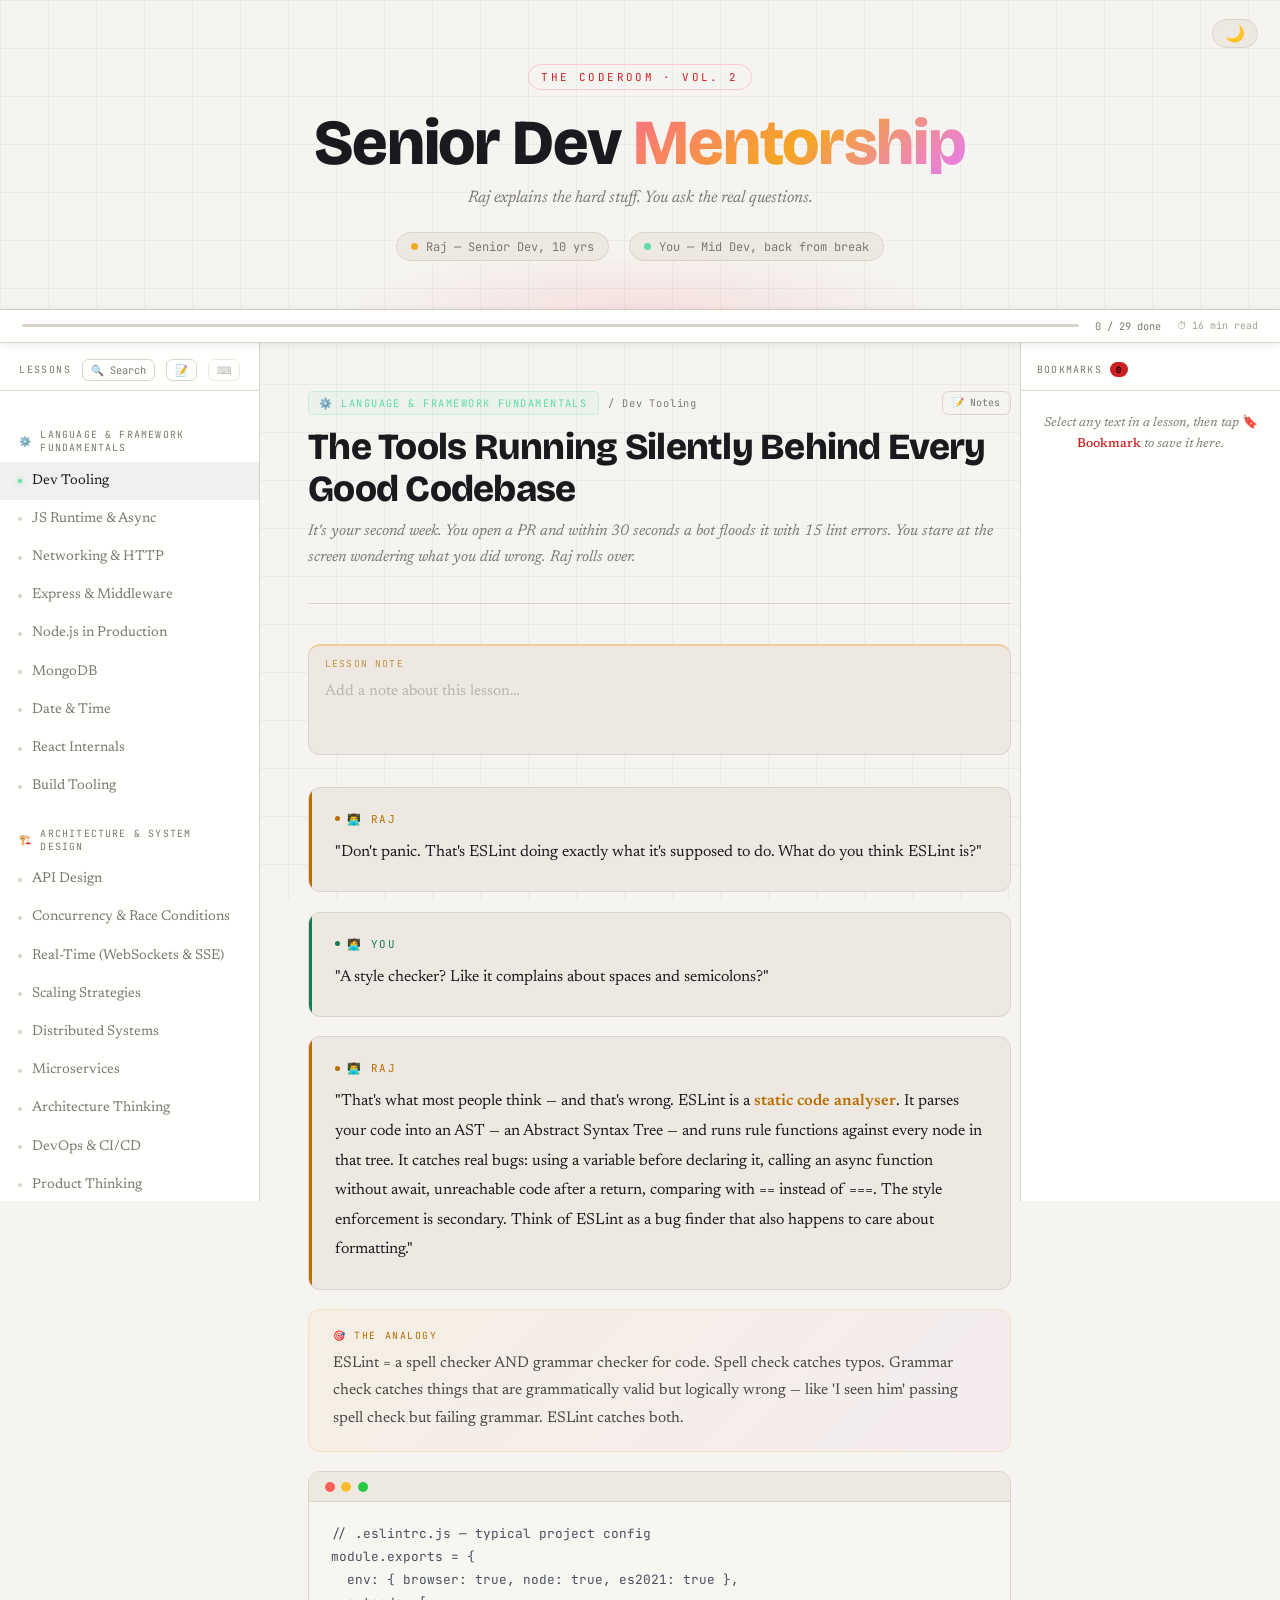
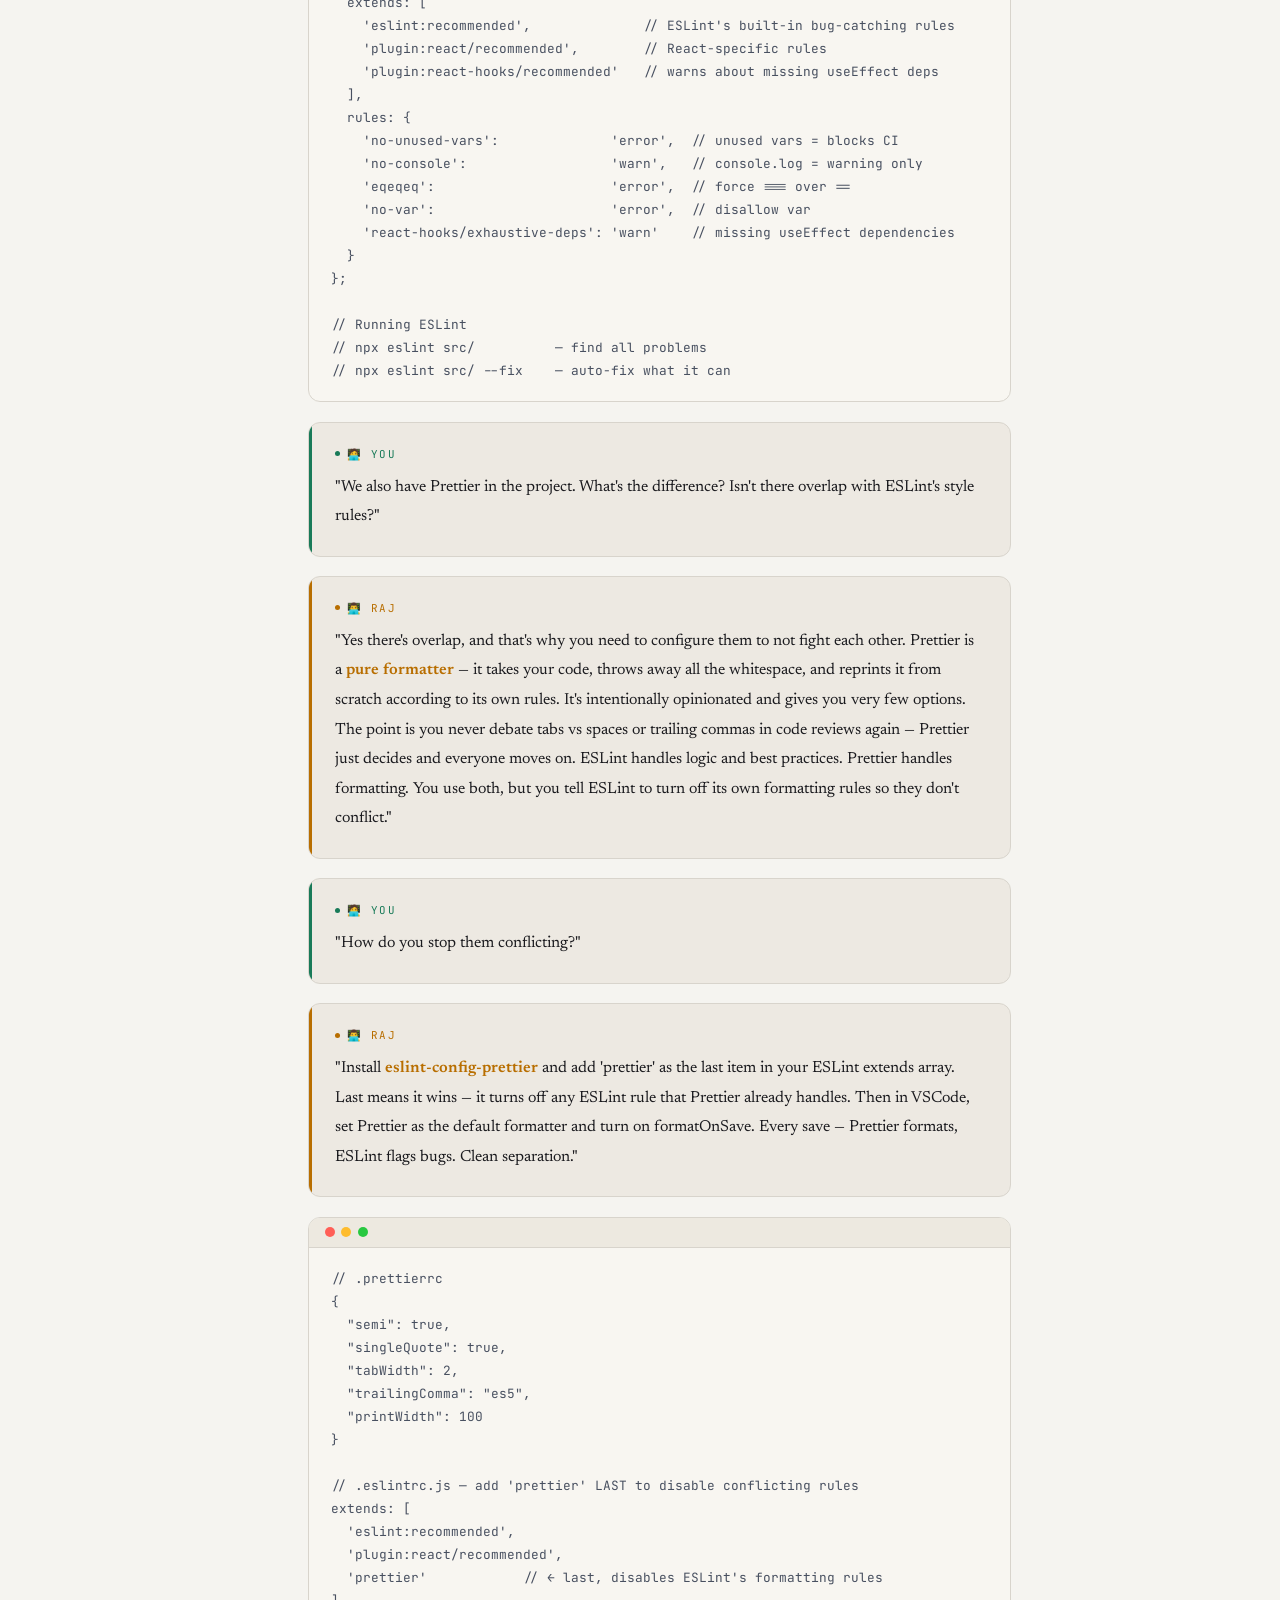
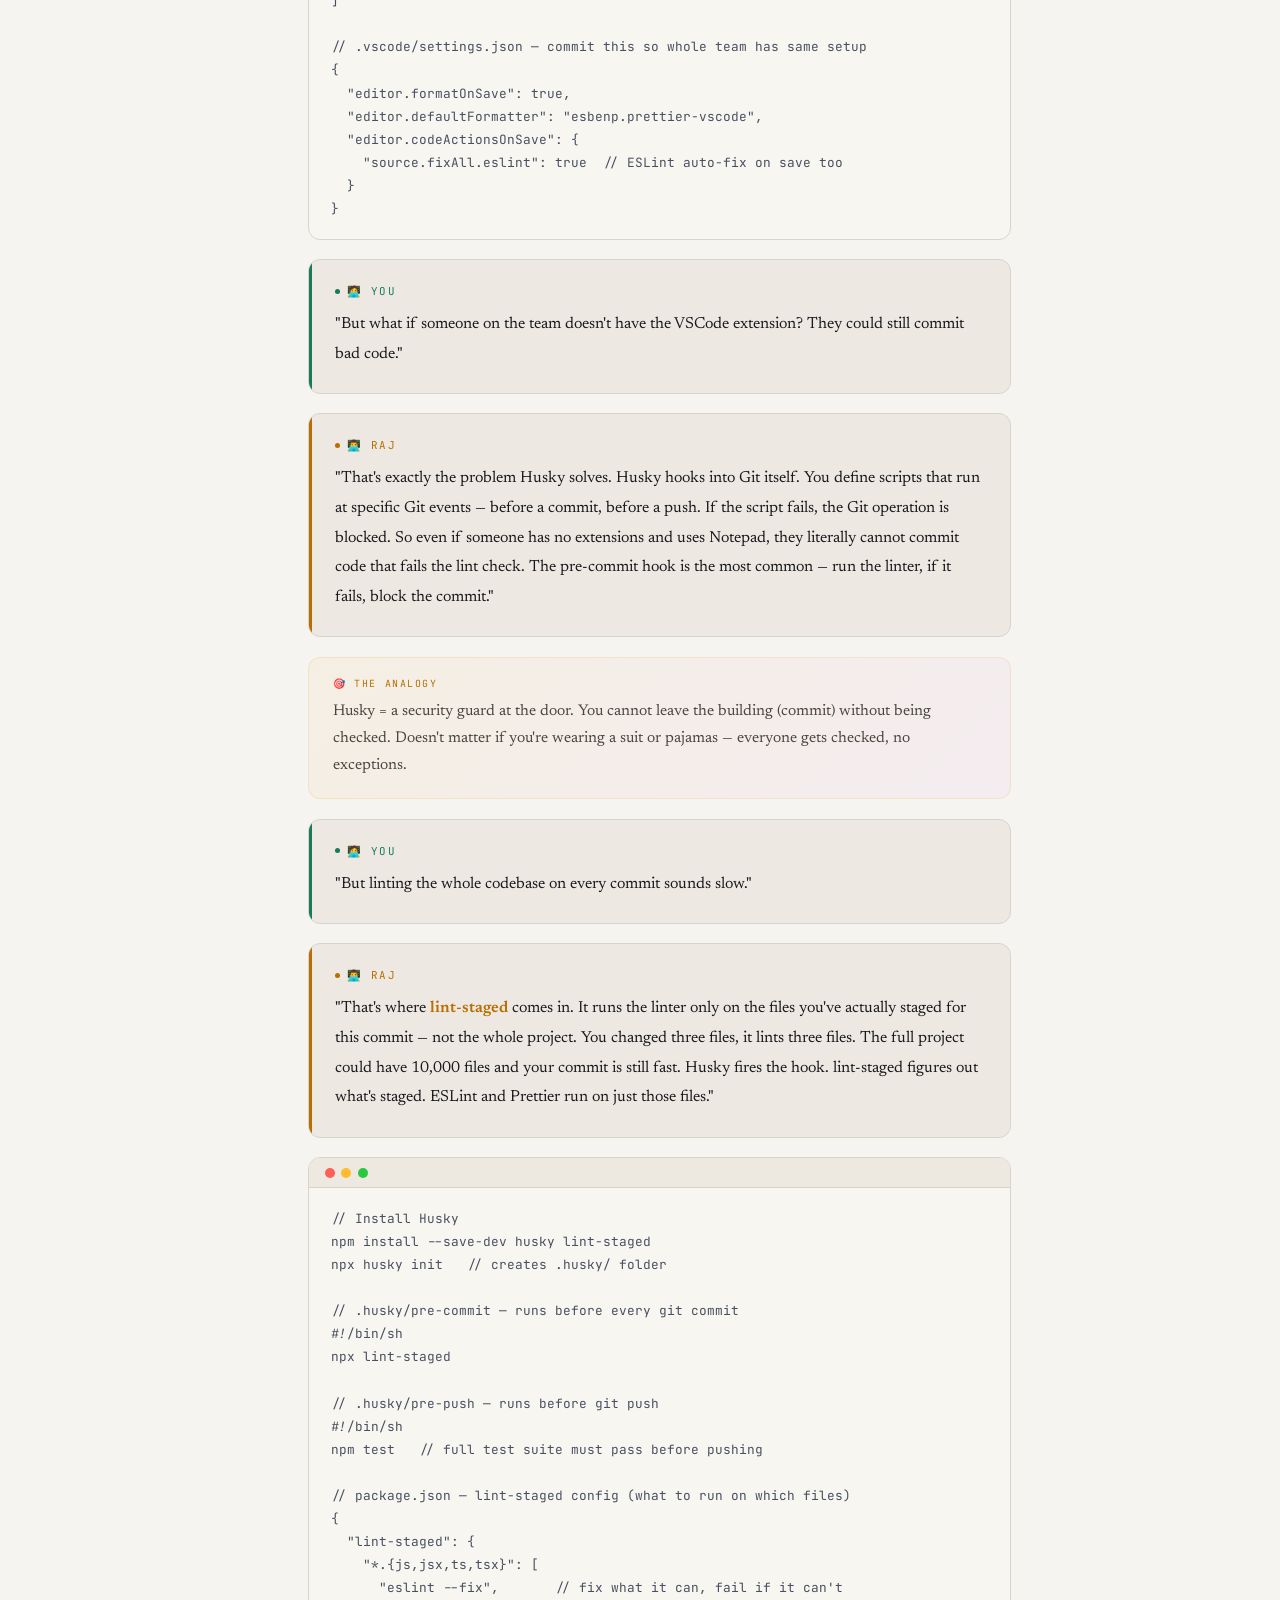
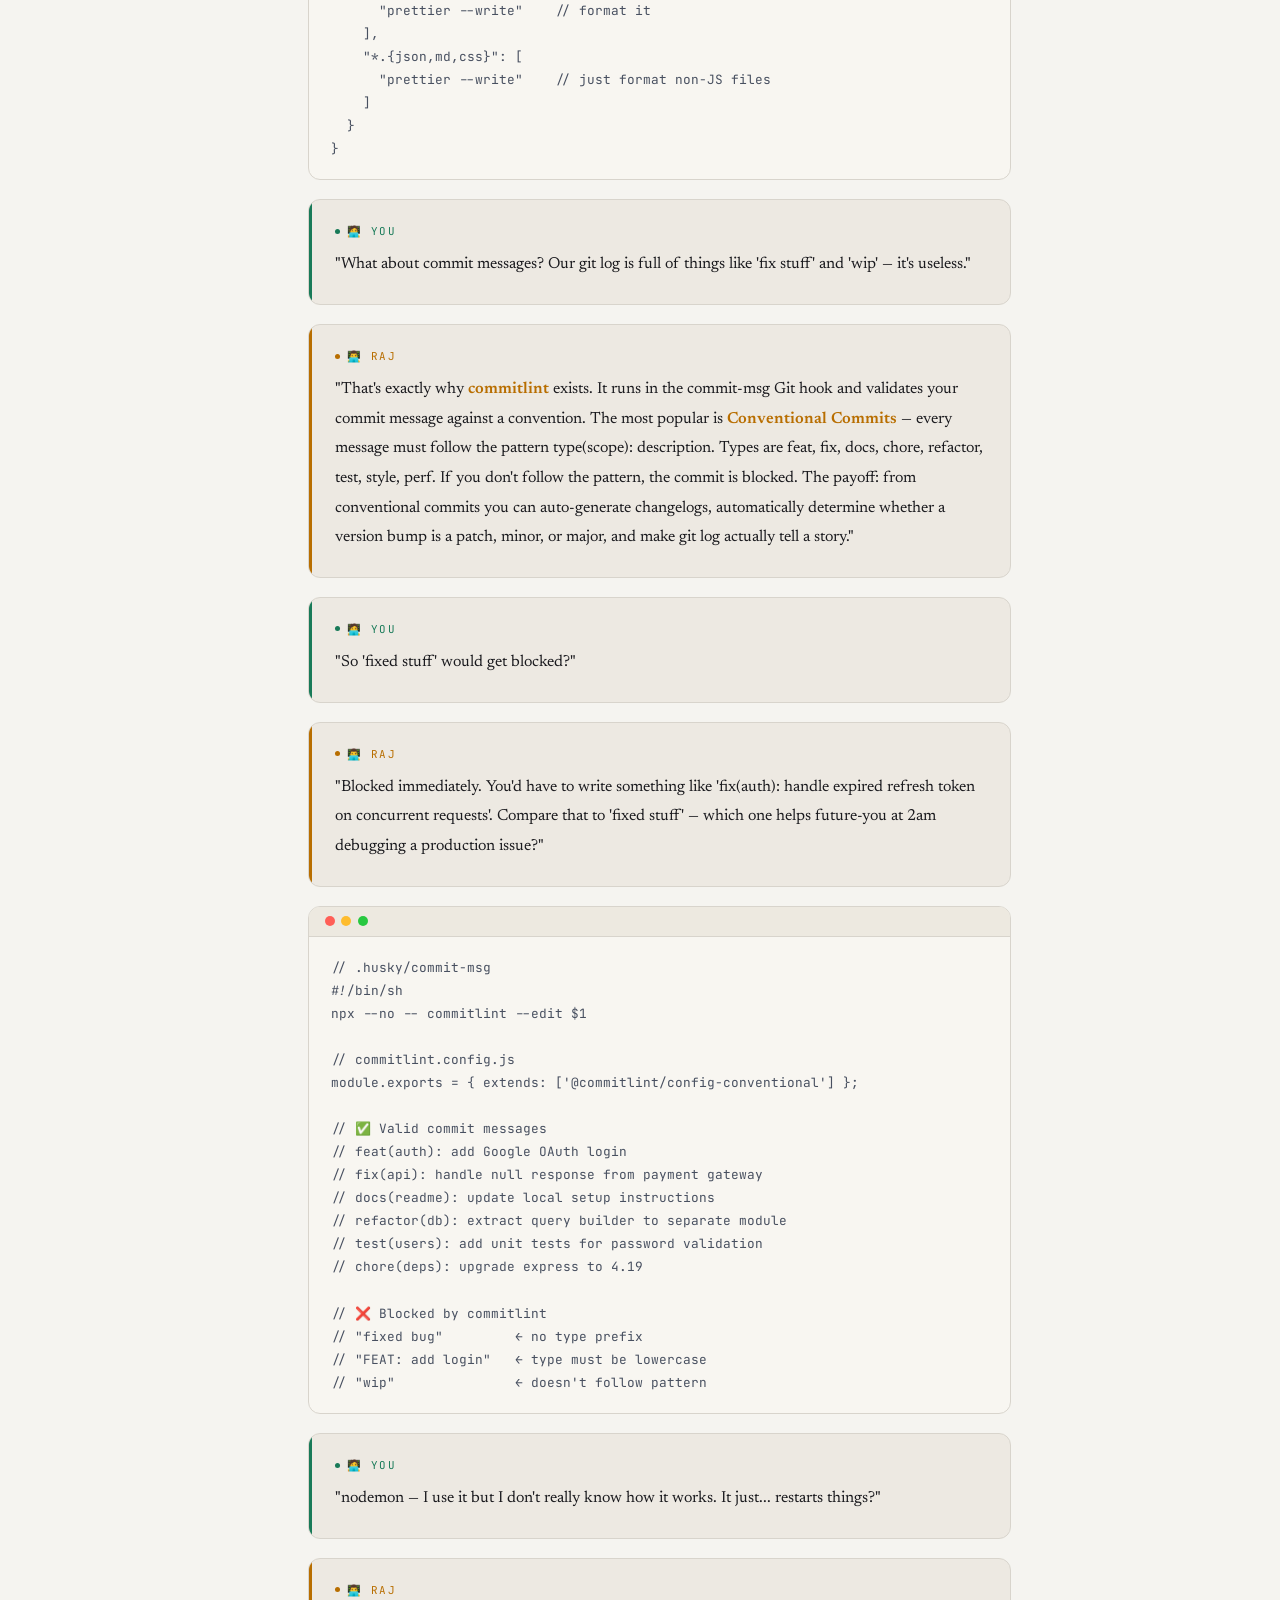
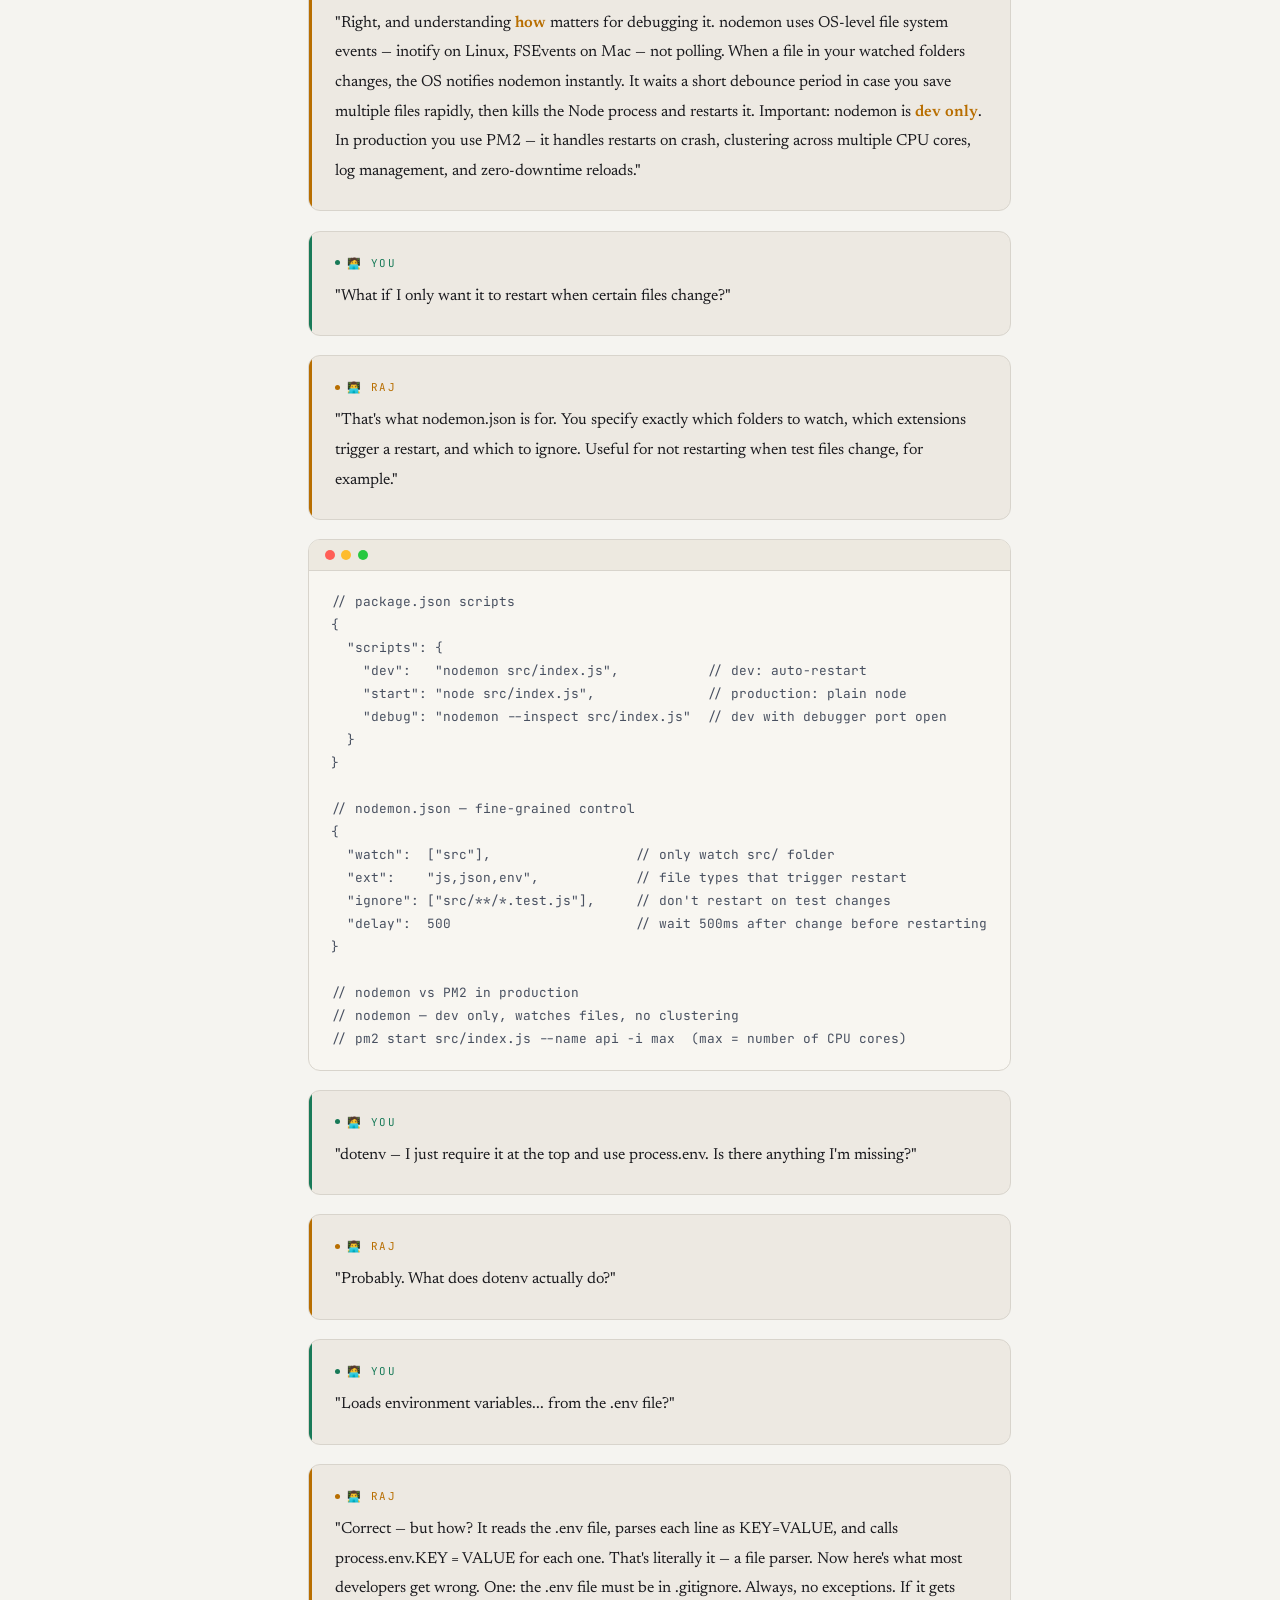
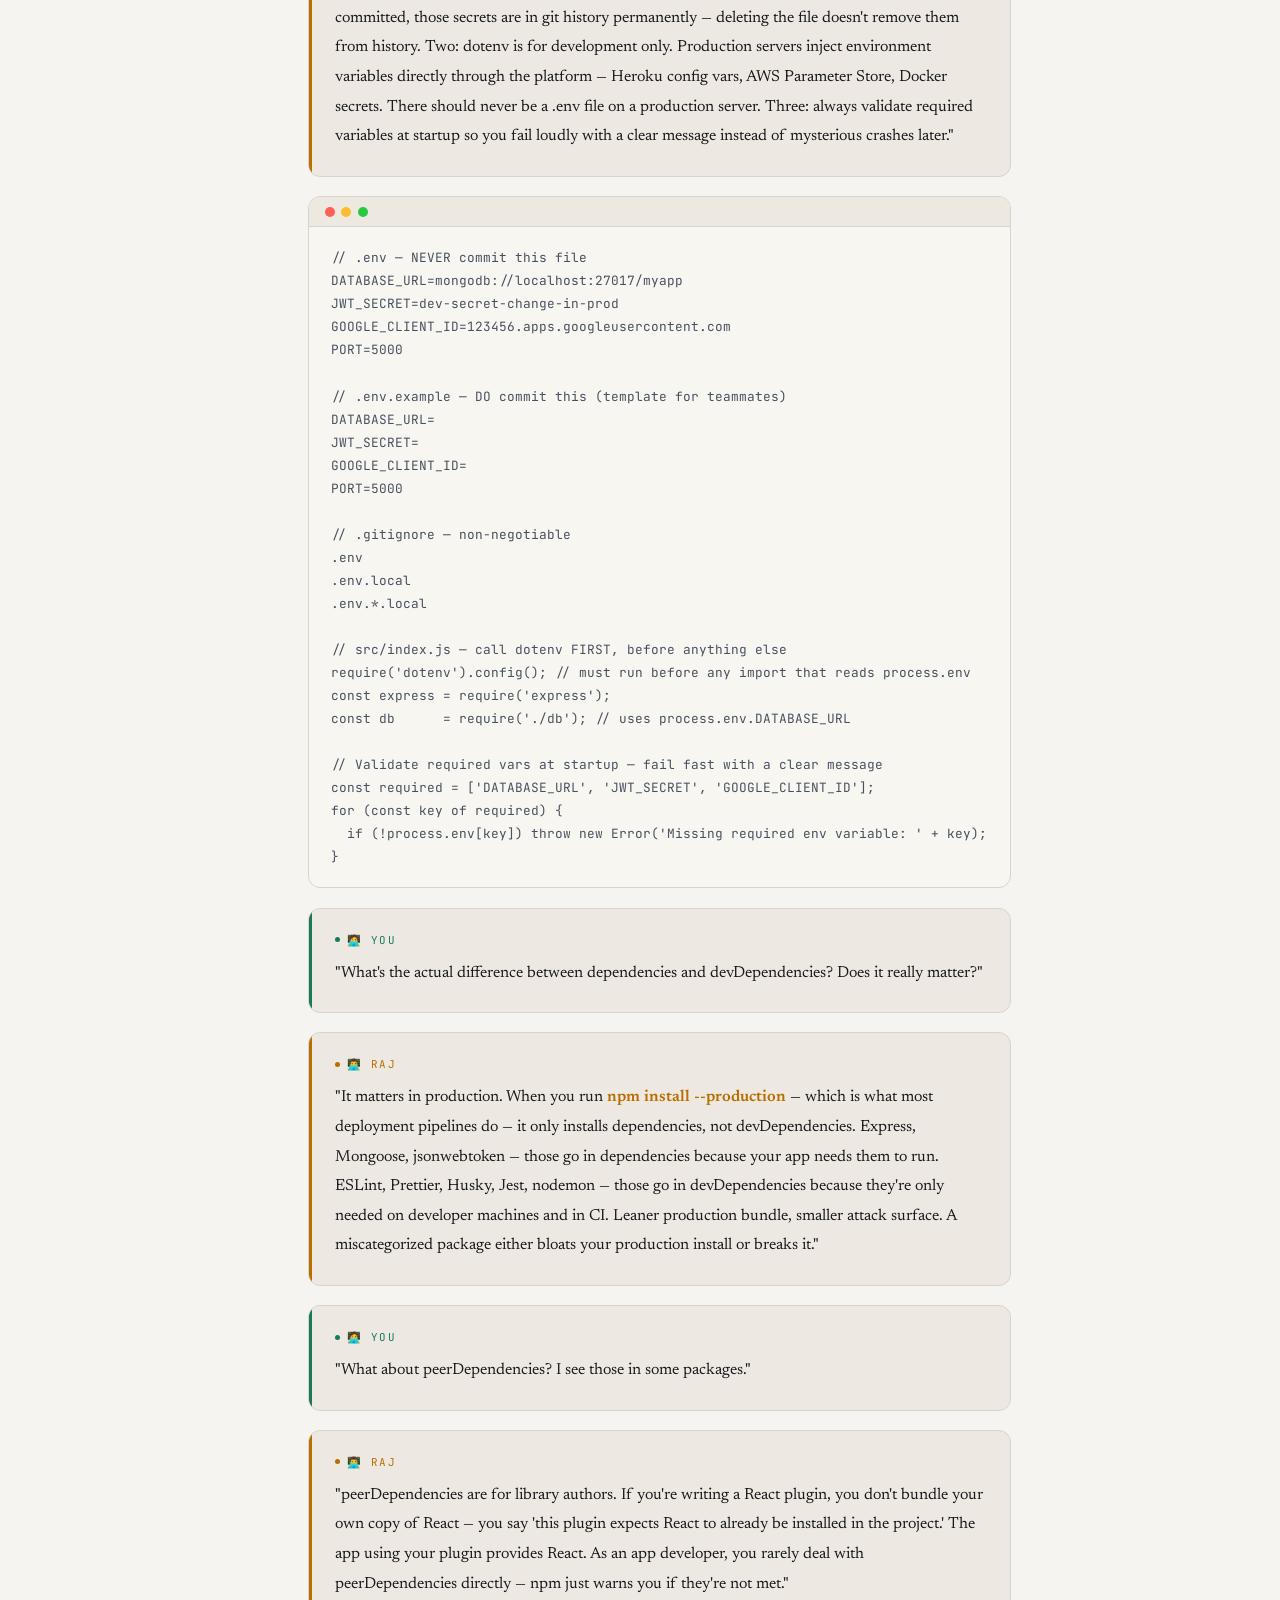
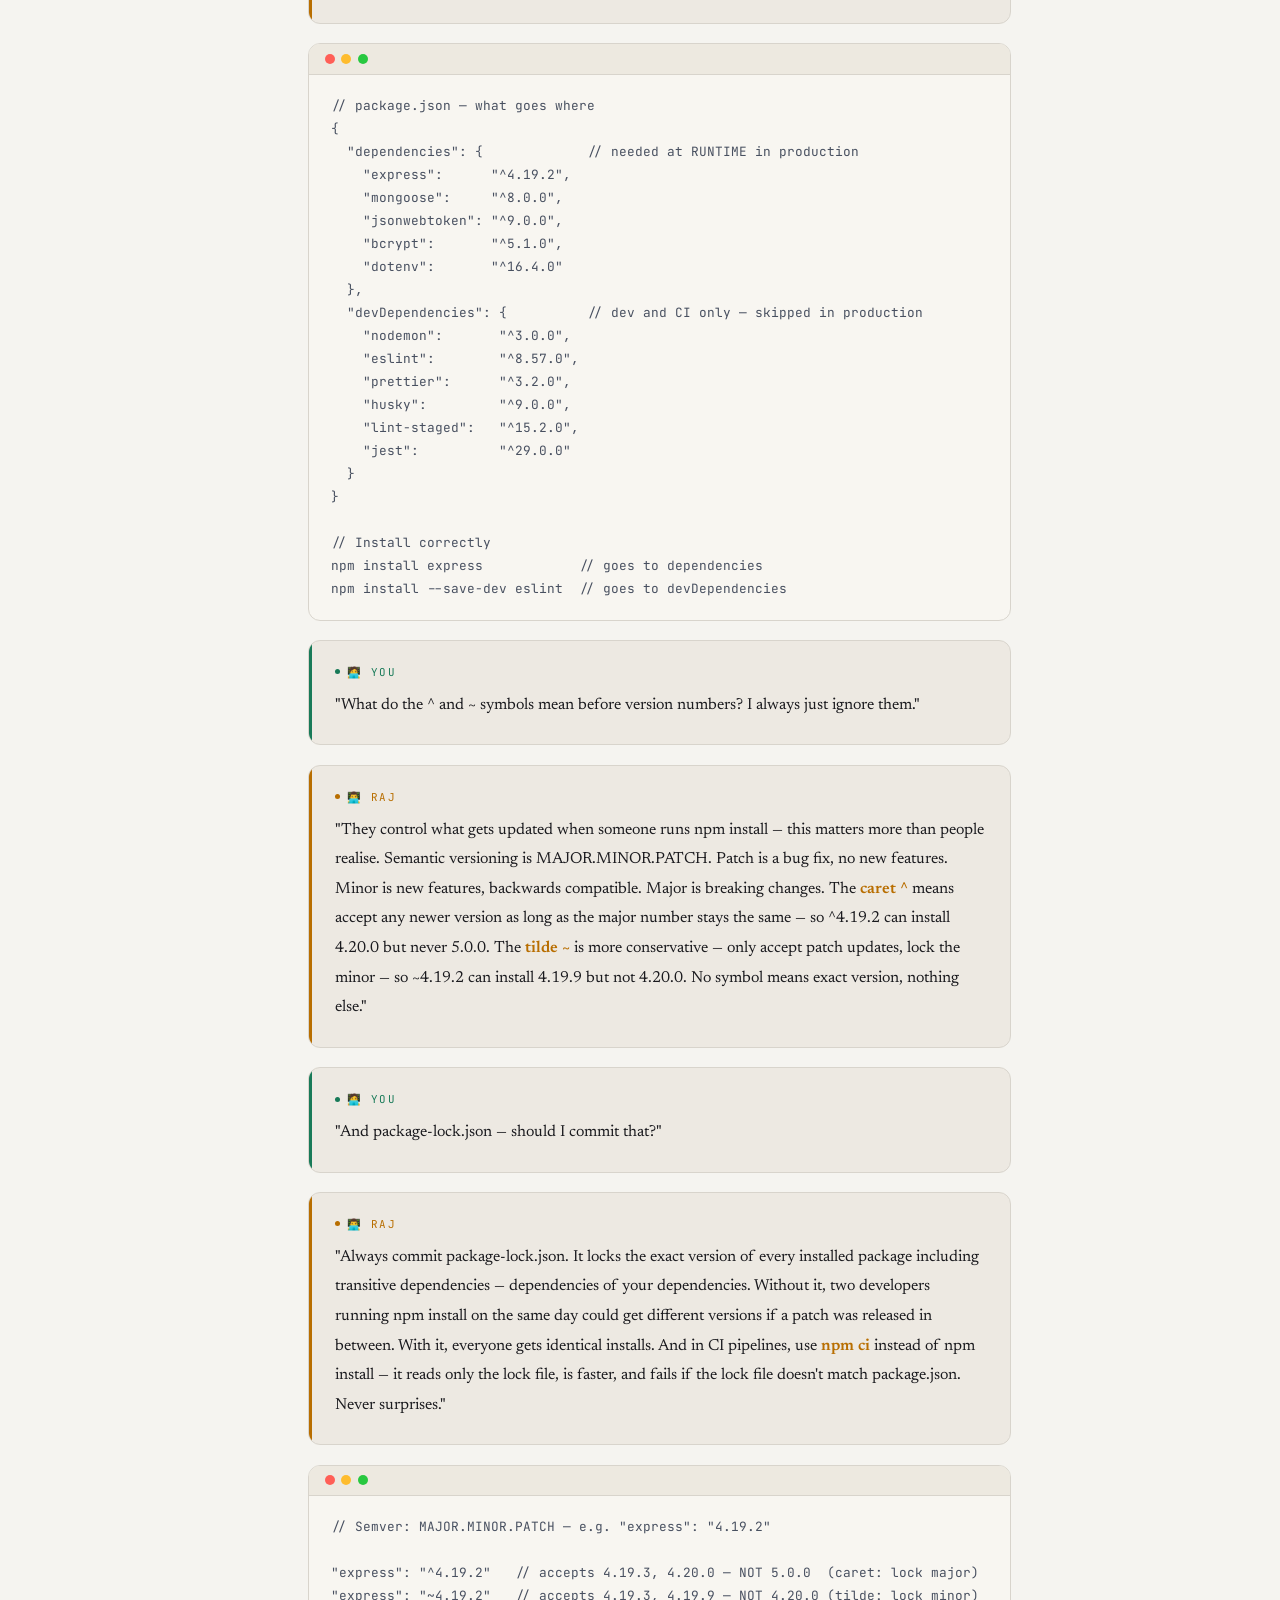
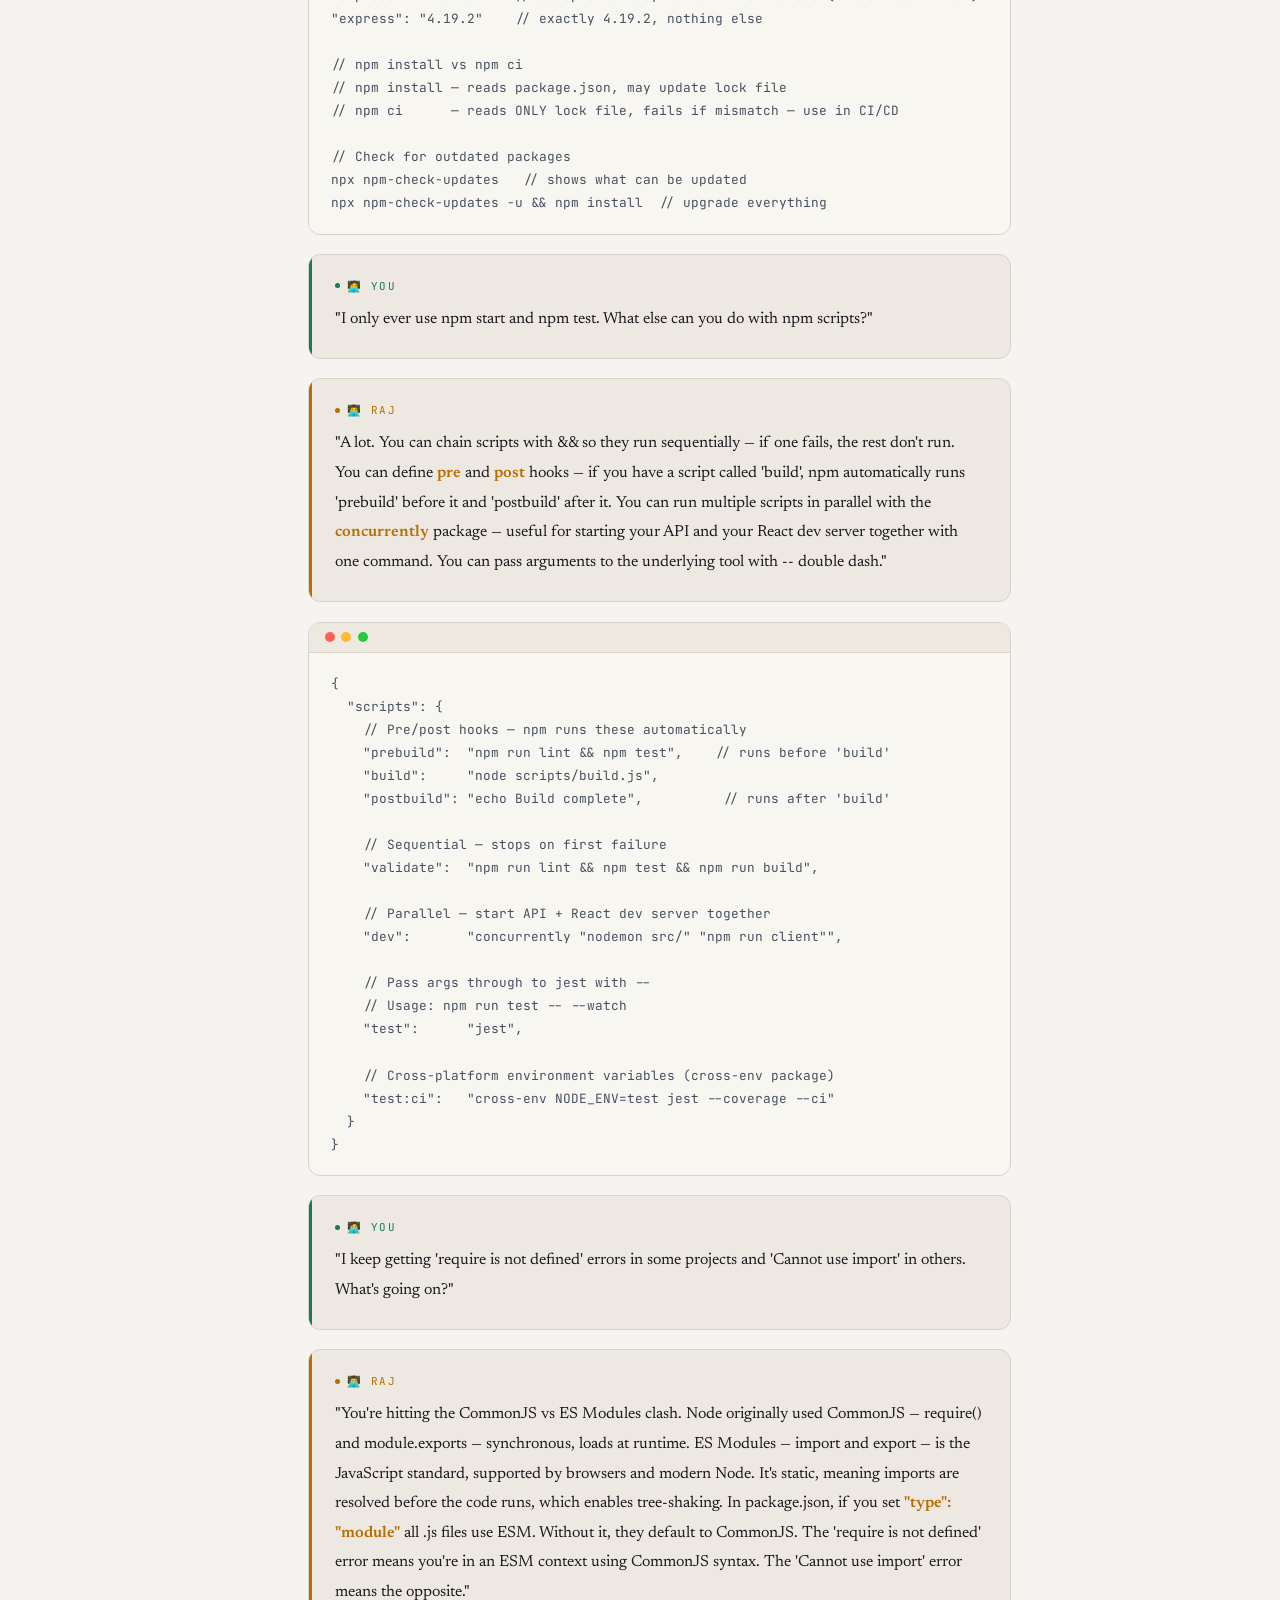
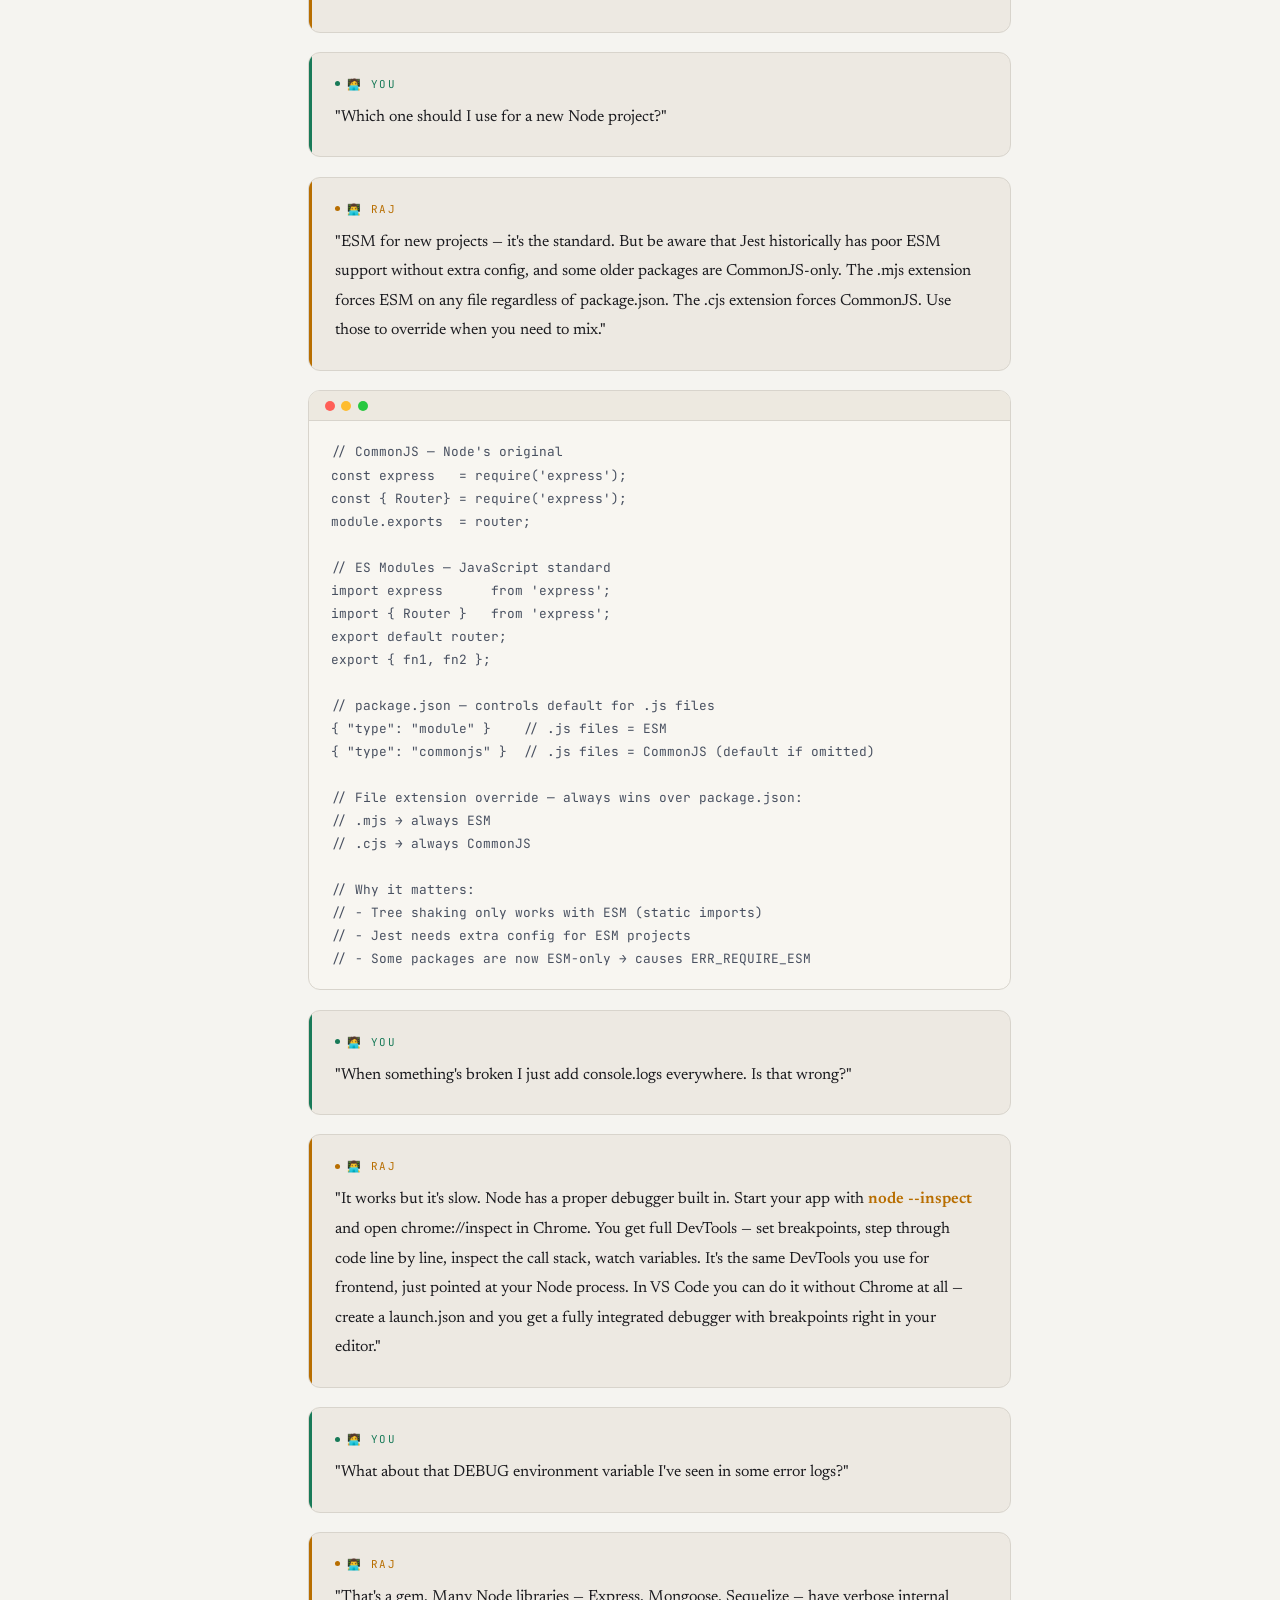
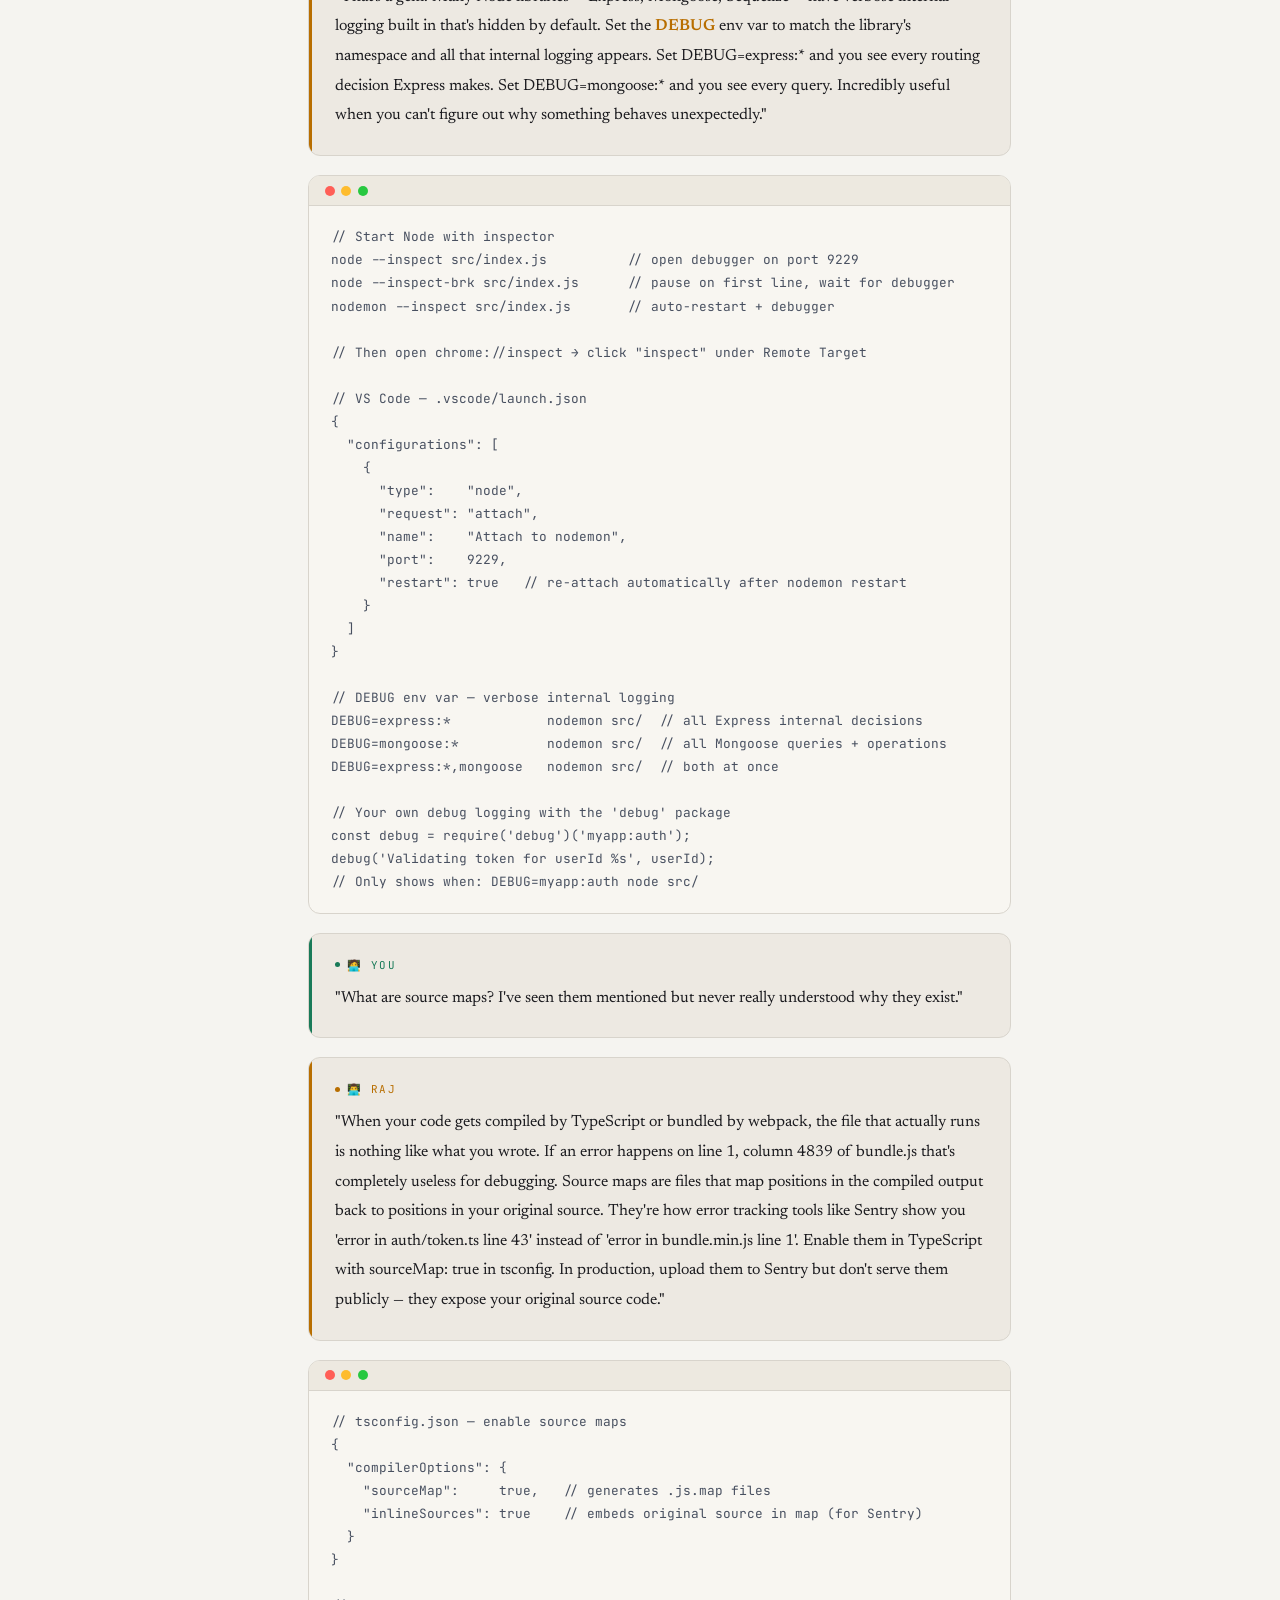
==== commit e379dc5e: "Update index.html" ====
--- a/index.html
+++ b/index.html
@@ -1392,12 +1392,12 @@
     <div id="lessonView" style="display:none"></div>
   </main>
 
-  <!-- Right: favorites panel (grid column 3, only on wide screens) -->
+  <!-- Right: bookmarks panel (grid column 3, only on wide screens) -->
   <aside class="bookmark-panel" id="bookmarkPanel">
     <div class="bookmark-mobile-handle"></div>
   <div class="bookmark-header">
       Bookmarks
-      <span class="bookmarkBadge" id="bookmarkBadge">0</span>
+      <span class="bookmark-badge" id="bookmarkBadge">0</span>
     </div>
     <div id="bookmarkBody">
       <p class="bookmark-hint">Select any text in a lesson, then tap <strong>🔖 Bookmark</strong> to save it here.</p>
@@ -1889,7 +1889,7 @@
 function renderBookmarkPanel() {
   const badge  = document.getElementById('bookmarkBadge');
   const body   = document.getElementById('bookmarkBody');
-  if (!badge || !body) return;
+  if (!body) return;  // badge optional
 
   badge.textContent = bookmarks.length;
 
@@ -2749,14 +2749,17 @@
 const LAST_LESSON_KEY = 'coderoom-v2-last-lesson';
 
 function saveLastLesson(idx) {
-  try { localStorage.setItem(LAST_LESSON_KEY, String(idx)); } catch(e) {}
+  try {
+    const tag = LESSONS[idx] ? LESSONS[idx].tag : null;
+    if (tag) localStorage.setItem(LAST_LESSON_KEY, tag);
+  } catch(e) {}
 }
 function loadLastLesson() {
   try {
-    const v = localStorage.getItem(LAST_LESSON_KEY);
-    if (v === null) return null;
-    const idx = parseInt(v, 10);
-    return (!isNaN(idx) && idx >= 0 && idx < LESSONS.length) ? idx : null;
+    const tag = localStorage.getItem(LAST_LESSON_KEY);
+    if (!tag) return null;
+    const idx = LESSONS.findIndex(function(l) { return l.tag === tag; });
+    return idx >= 0 ? idx : null;
   } catch(e) { return null; }
 }
 
@@ -2795,8 +2798,11 @@
 renderBookmarkPanel();
 
 // Restore last lesson, fall back to lesson 0
-const _restored = loadLastLesson();
-selectLesson(_restored !== null ? _restored : 0);
+(function() {
+  const _restored = loadLastLesson();
+  const _startIdx = (_restored !== null && LESSONS[_restored]) ? _restored : (flatLessons[0] ?? 0);
+  selectLesson(_startIdx);
+})();
 </script>
 </body>
 </html>
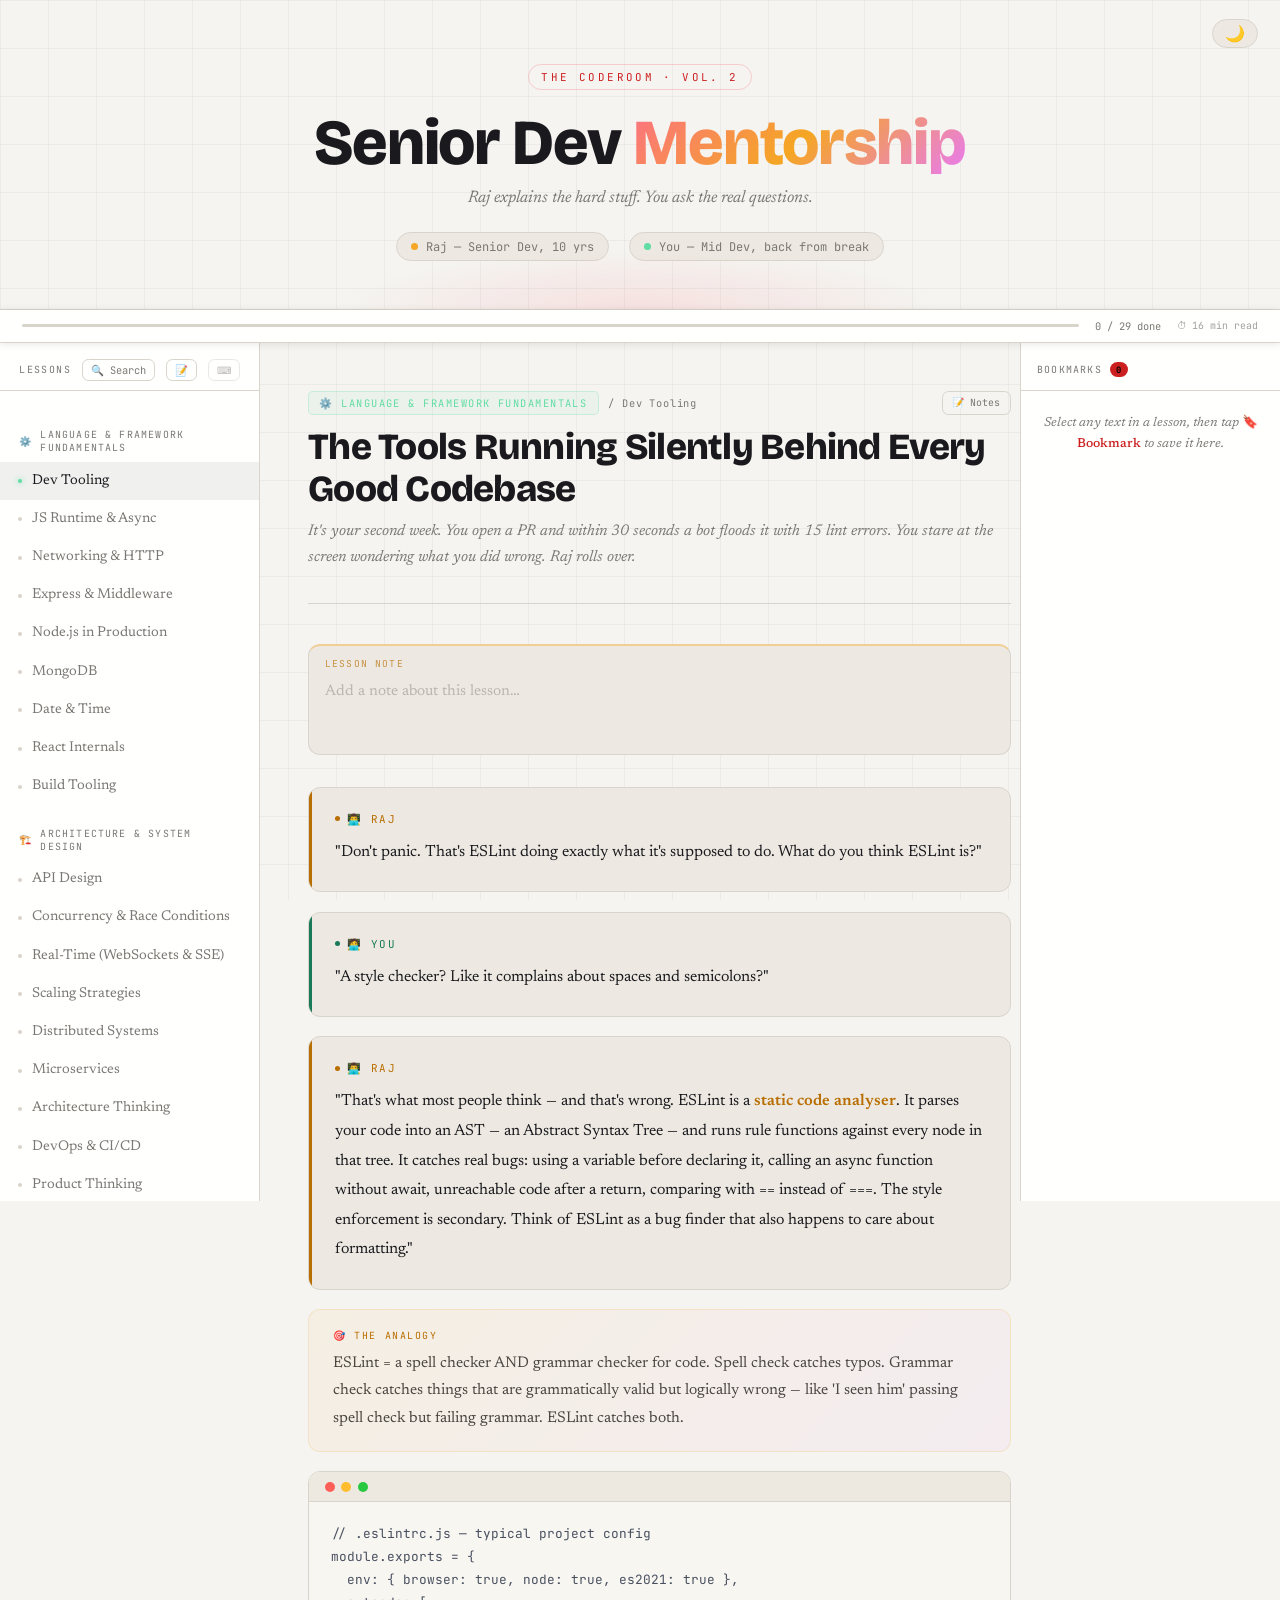
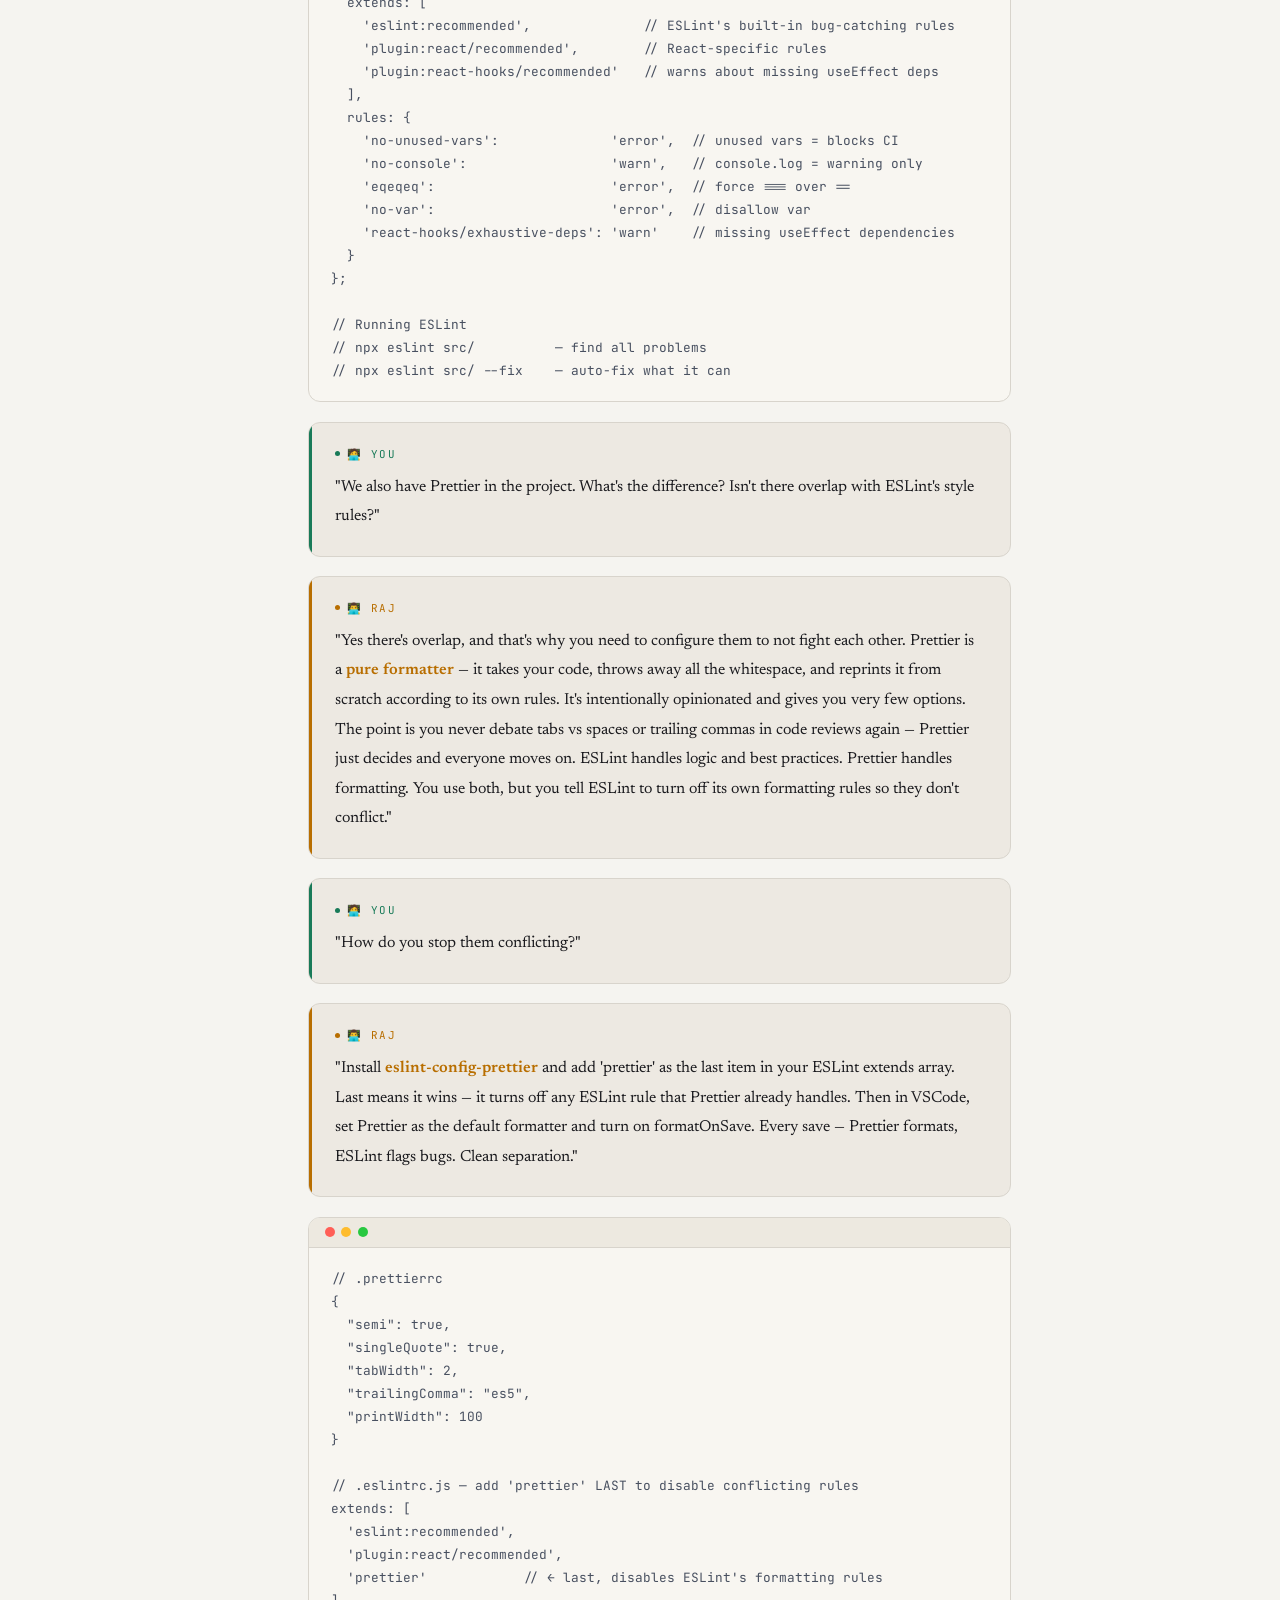
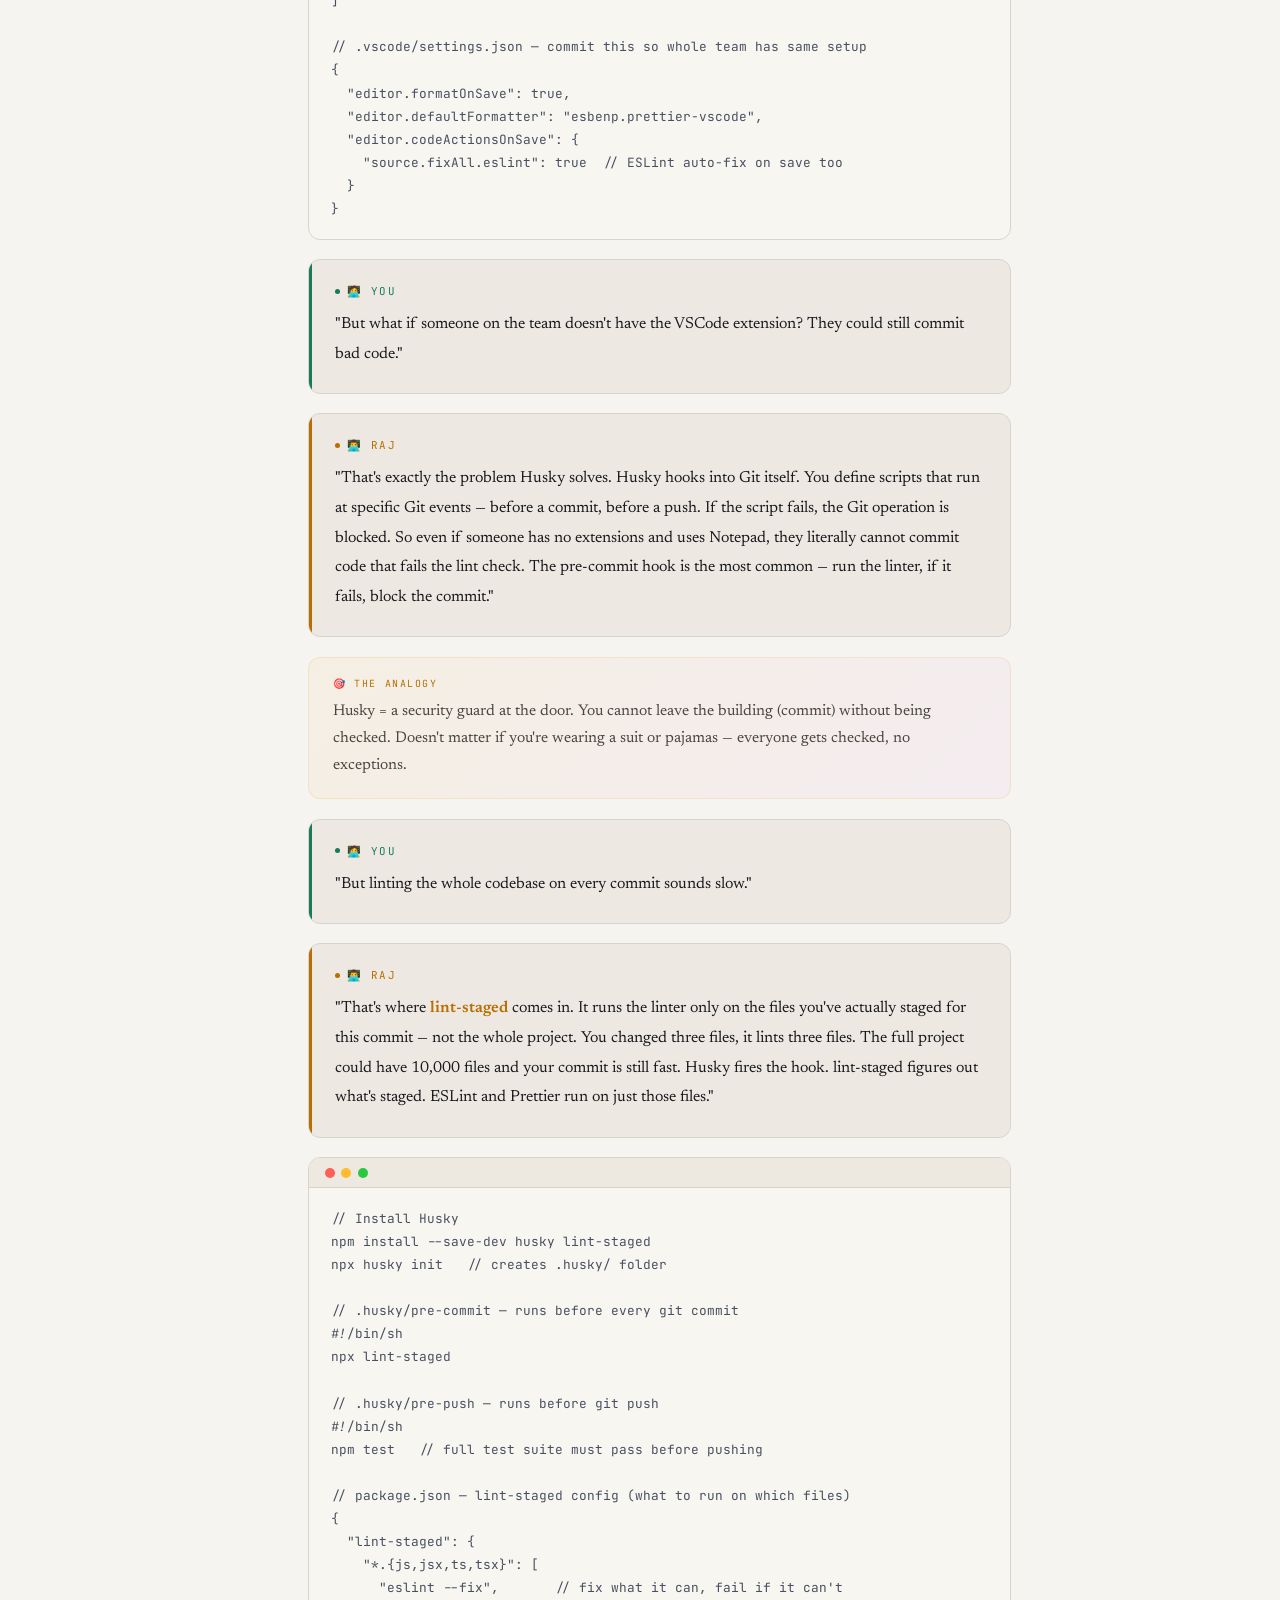
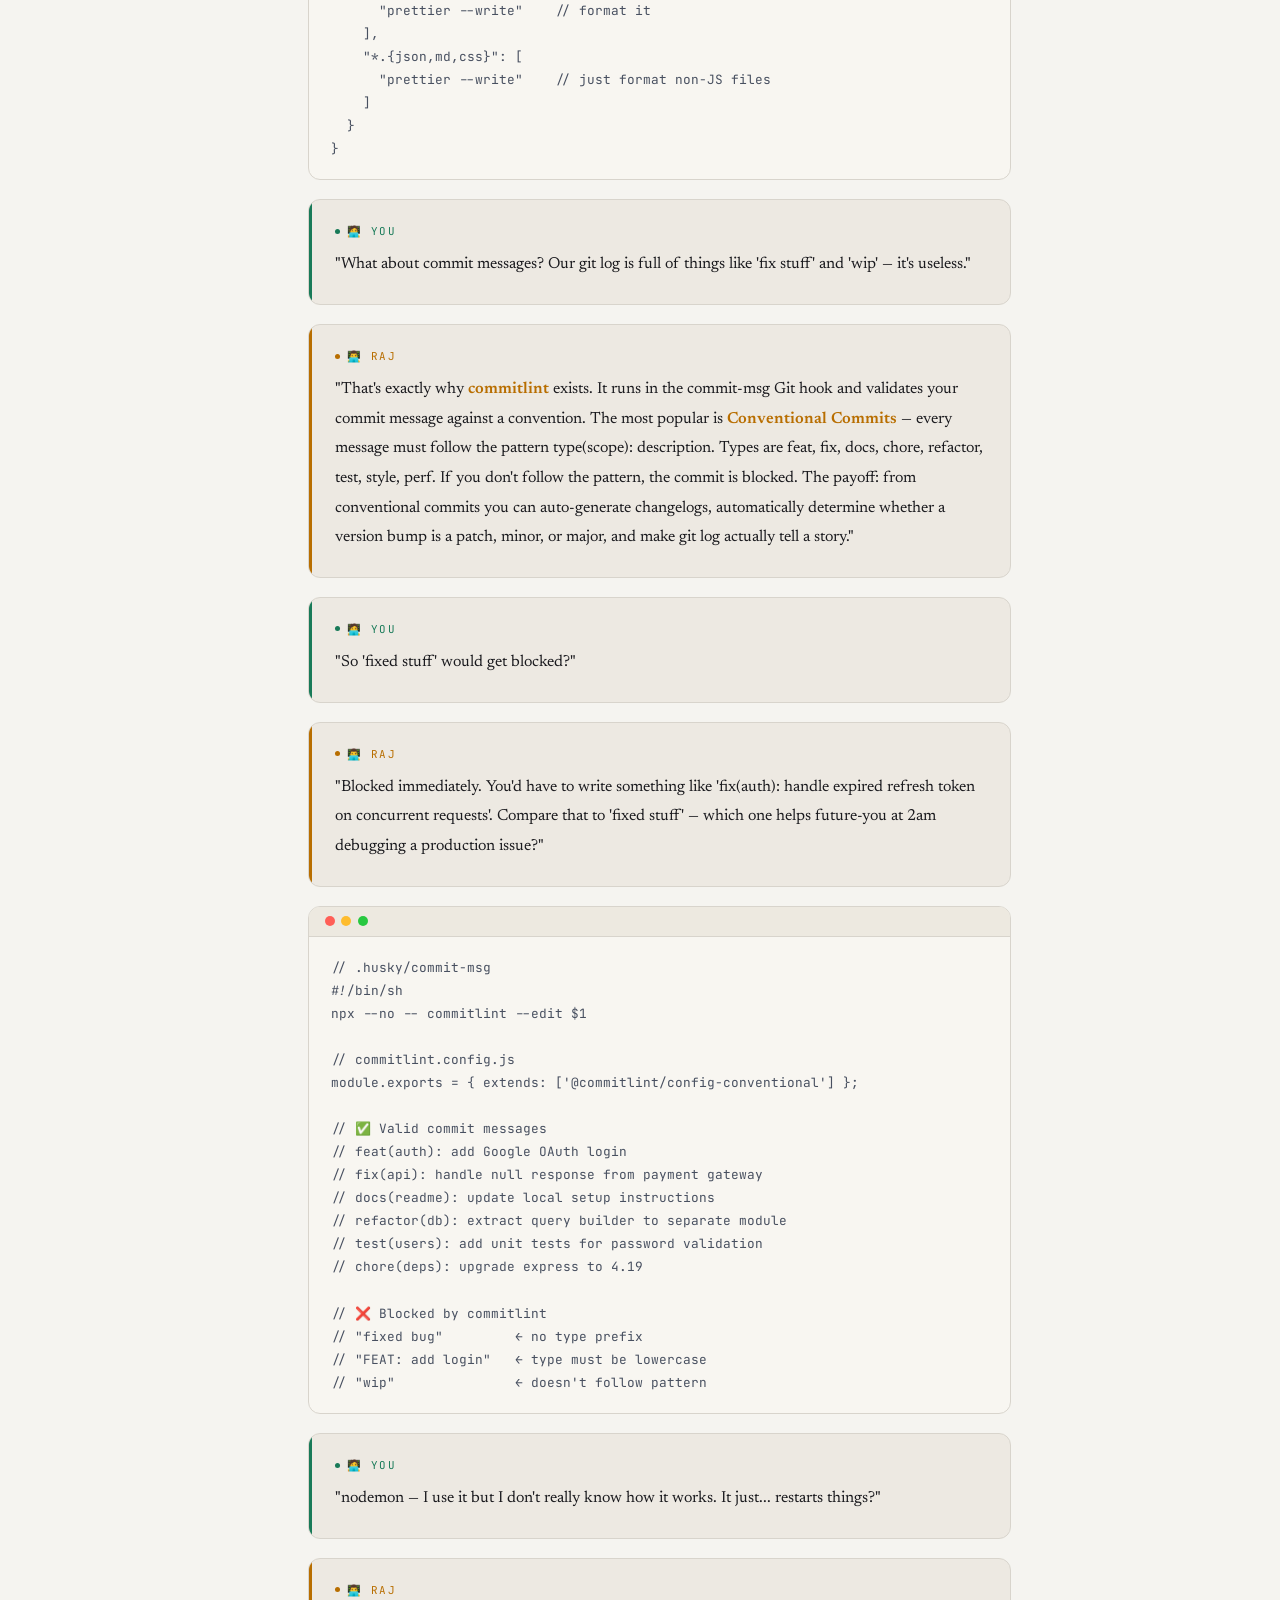
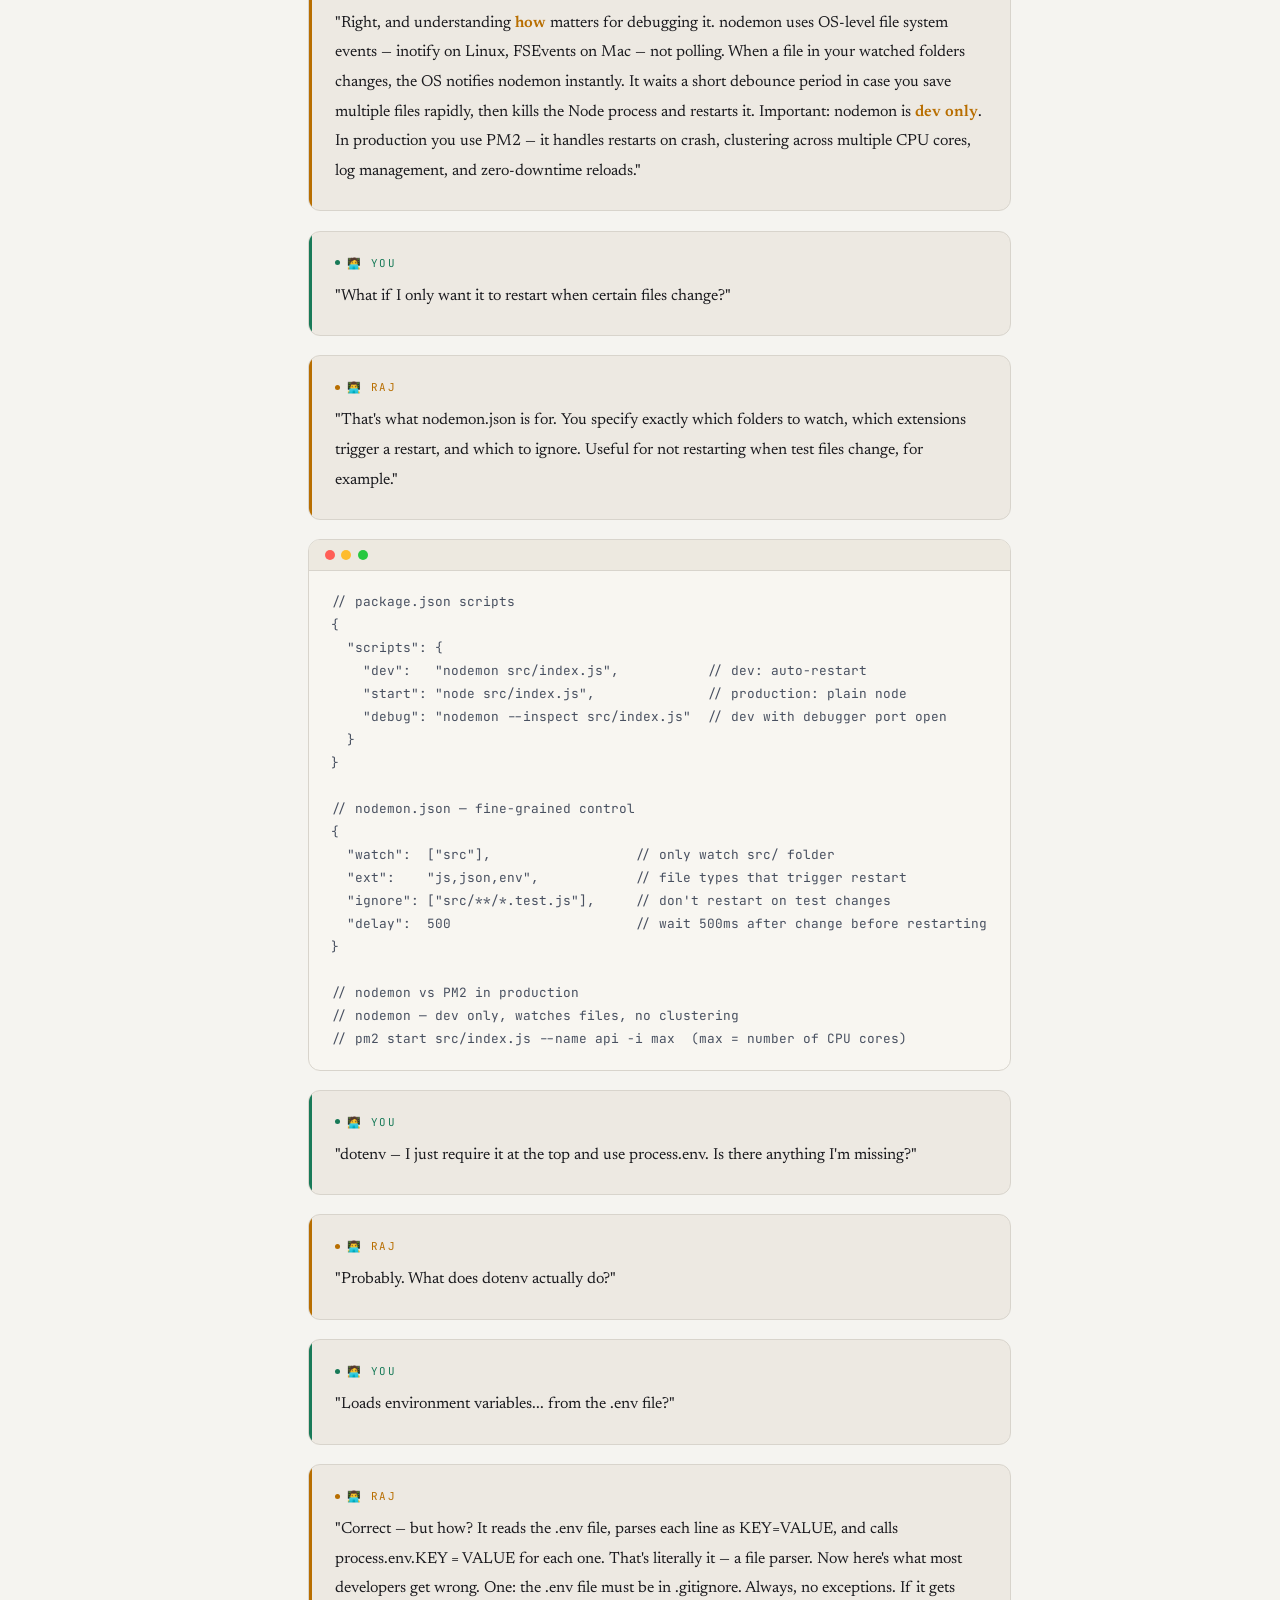
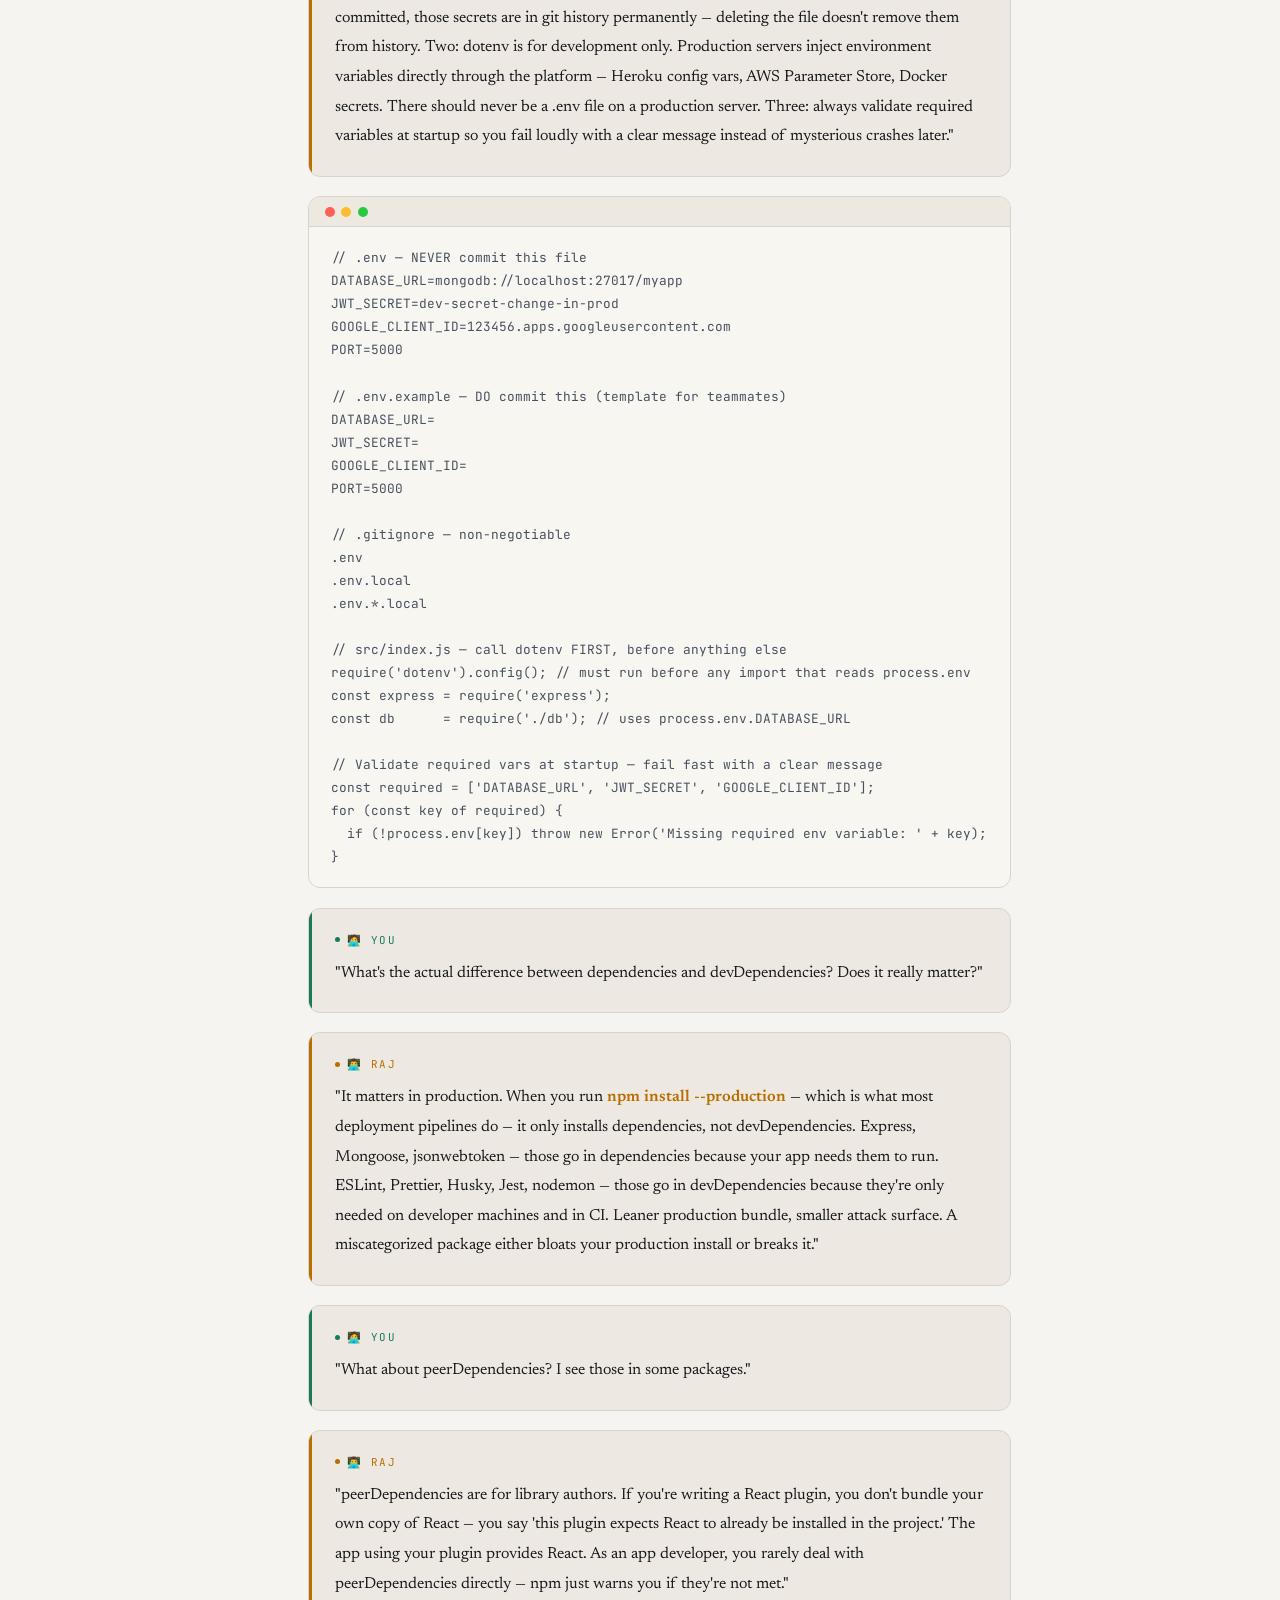
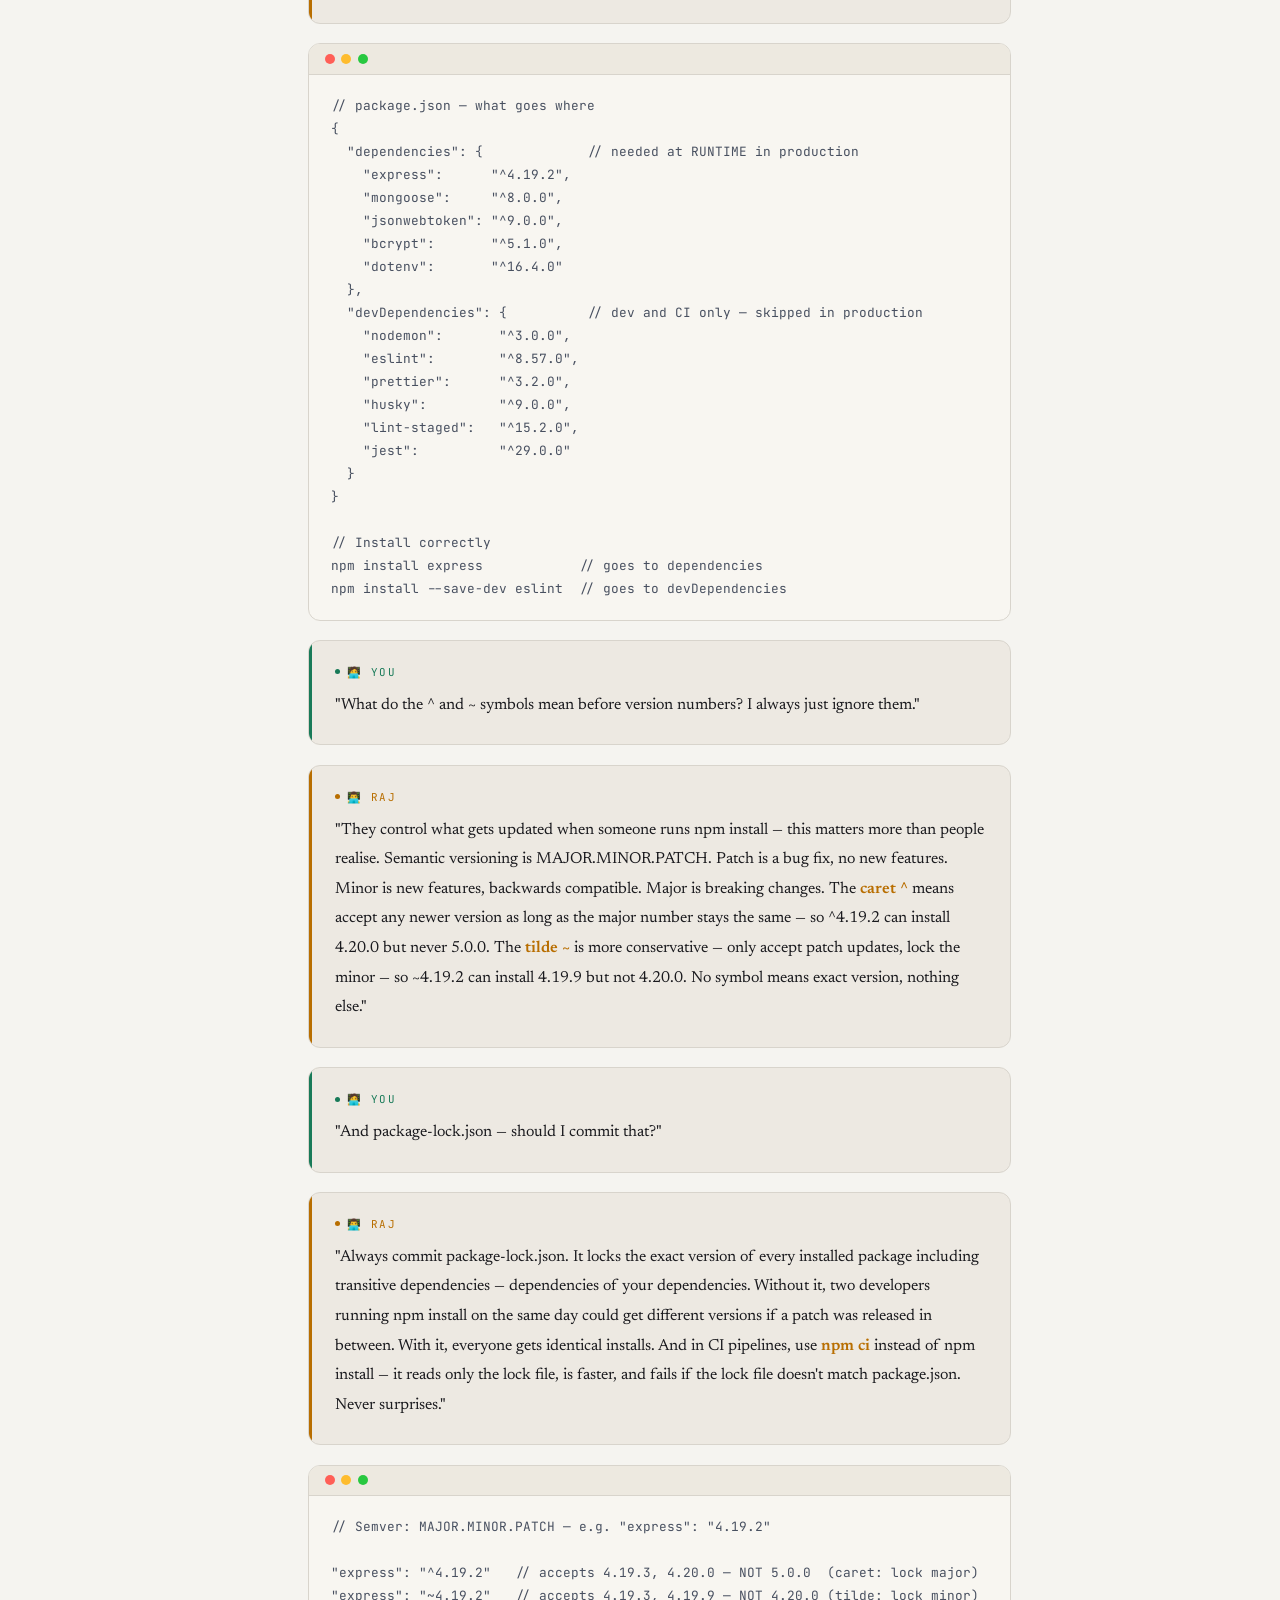
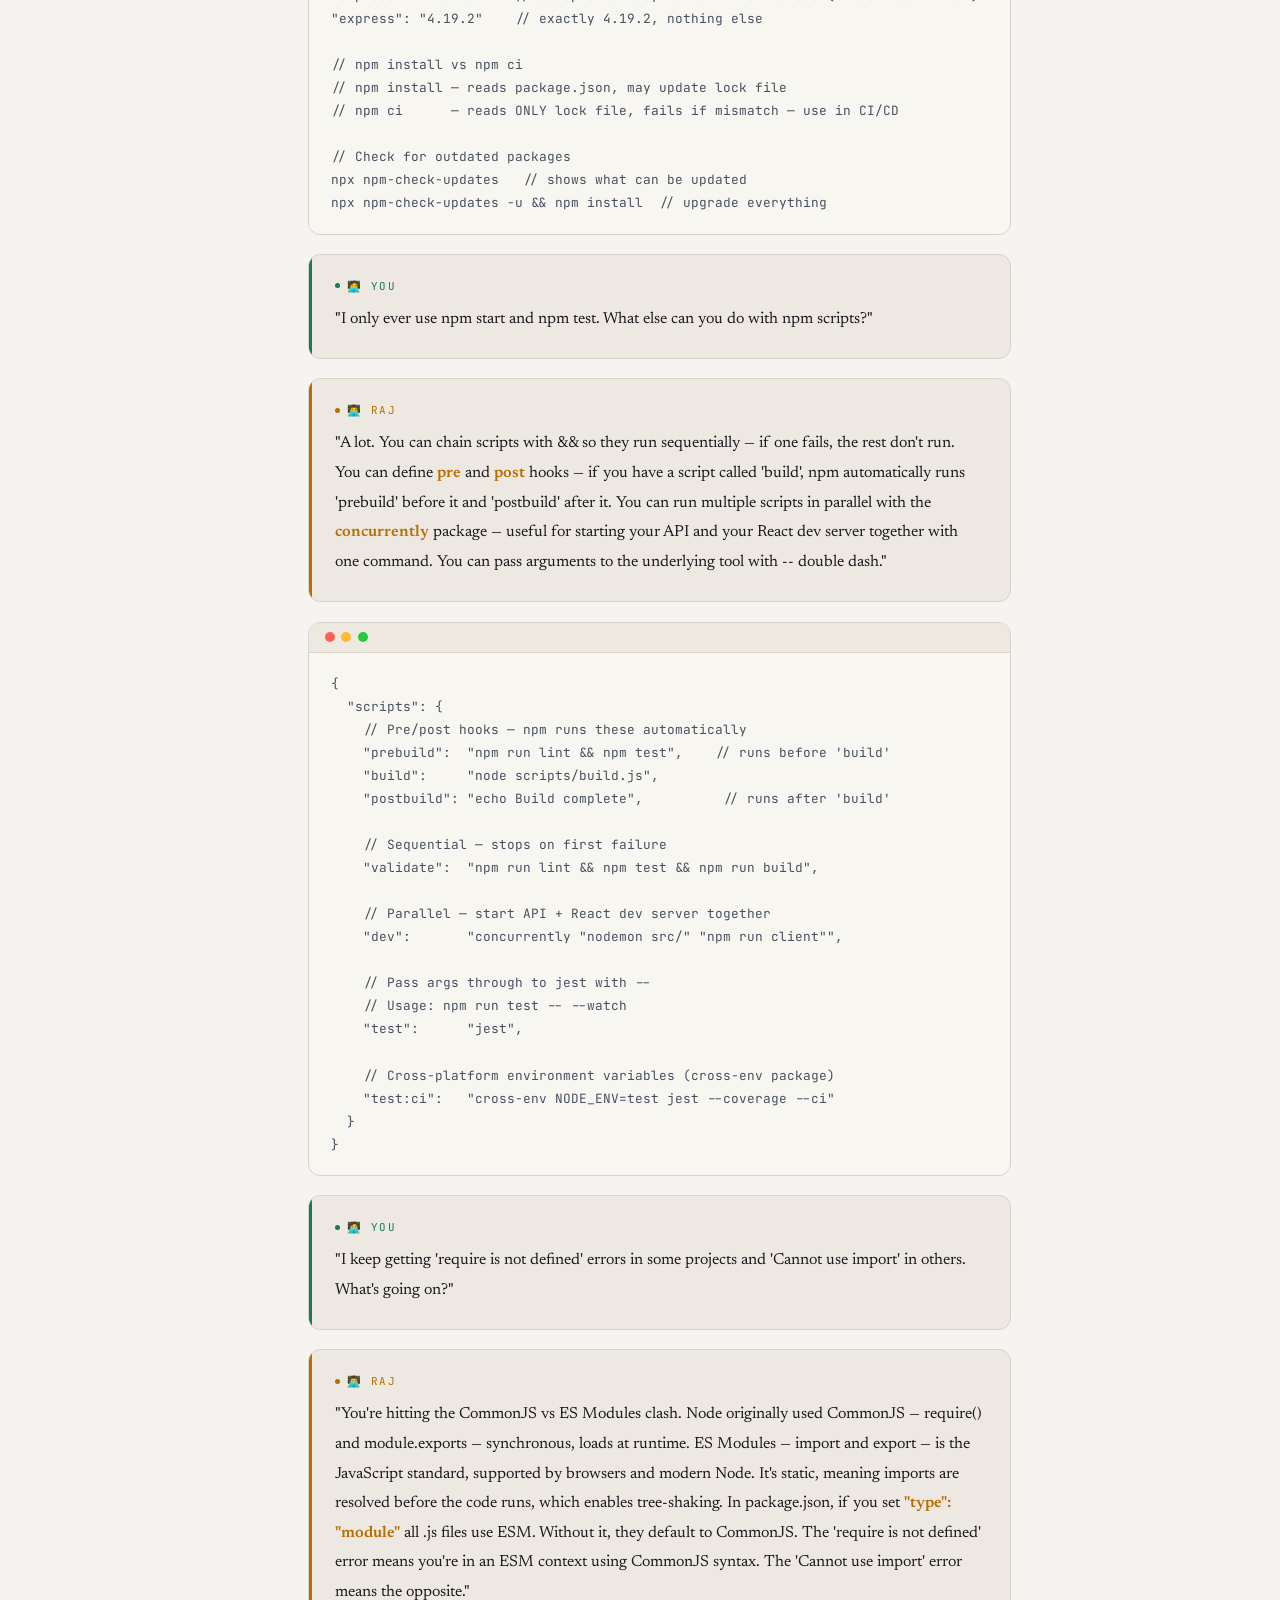
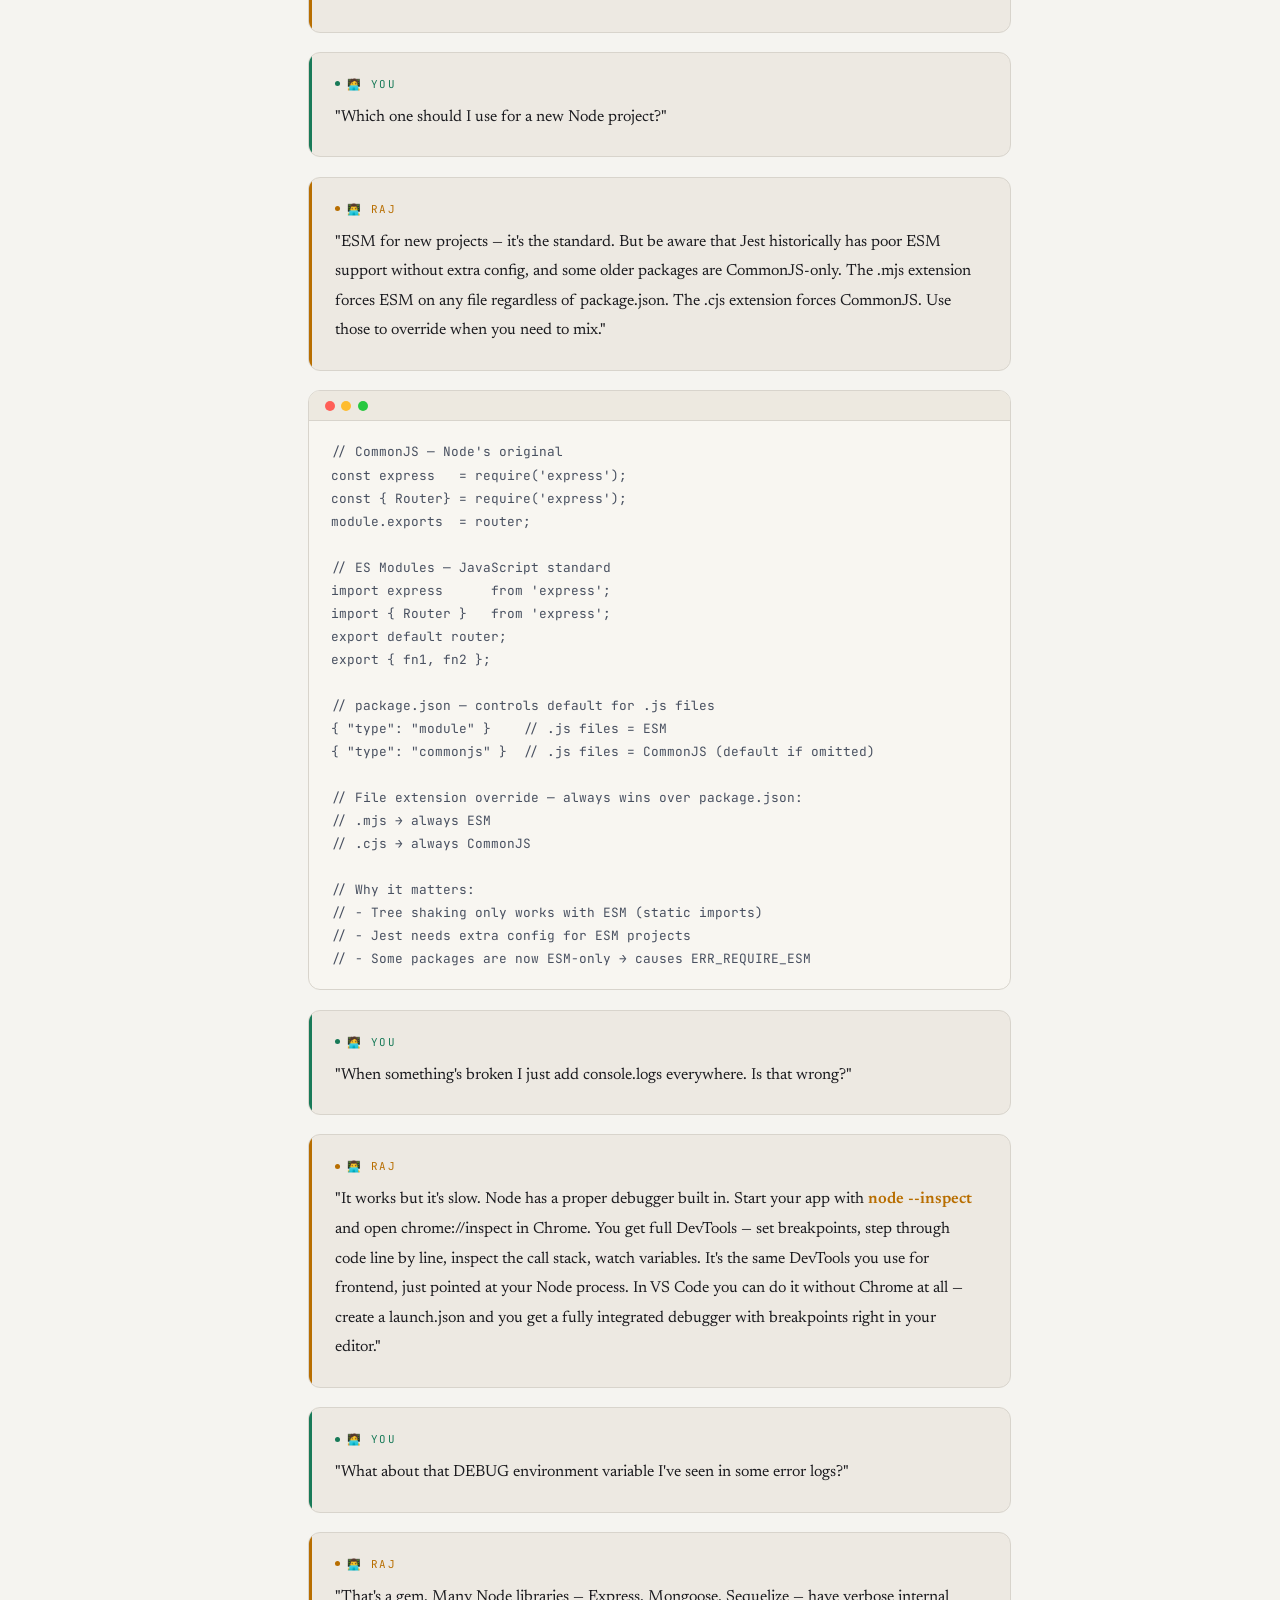
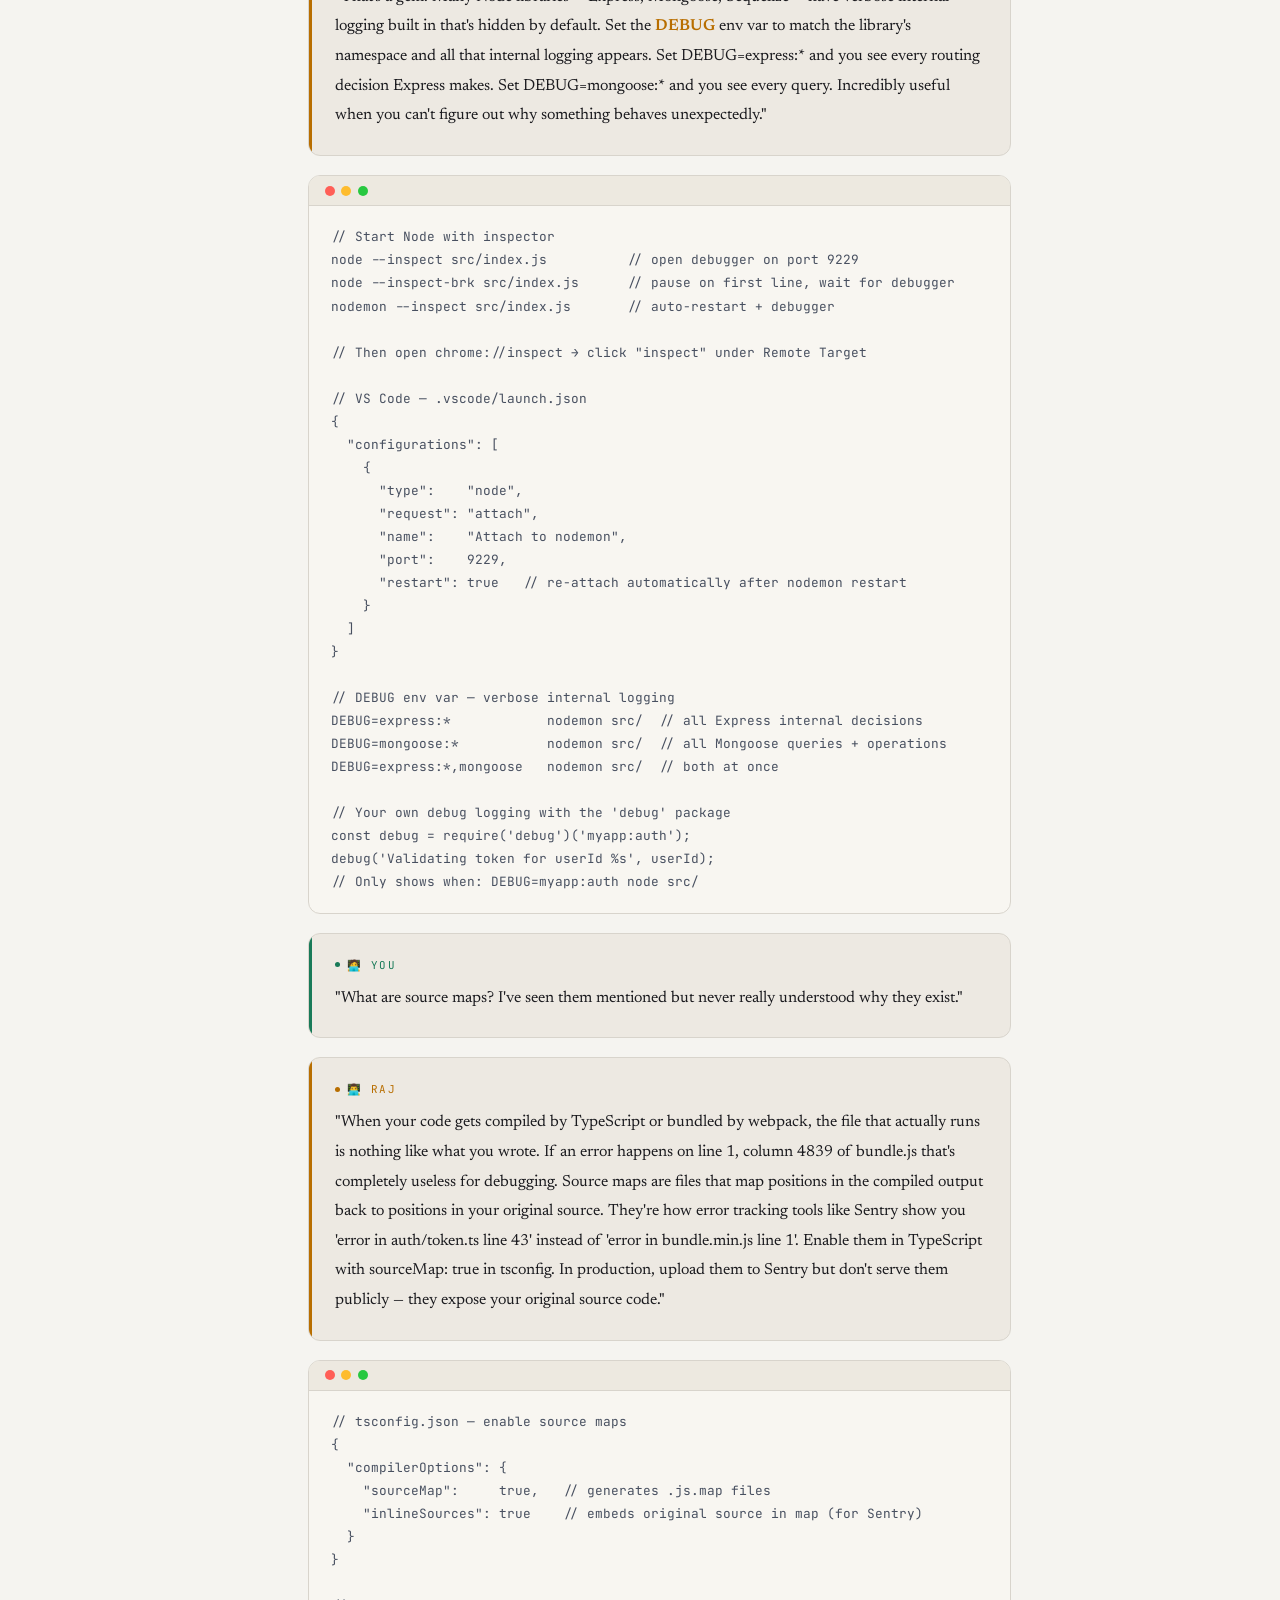
==== commit a89277aa: "Update index.html" ====
--- a/index.html
+++ b/index.html
@@ -1915,7 +1915,7 @@
     const isOpen = !_bookmarkGroupCollapsed[key];
 
     const itemsHTML = items.map(({ b, i }) => `
-      <div class="bookmark-entry" onclick="jumpToBookmark('${f.id}')">
+      <div class="bookmark-entry" onclick="jumpToBookmark('${b.id}')">
         <span class="bookmark-entry-text">${esc(b.text)}</span>
         <button class="bookmark-entry-del" onclick="deleteBookmark(event,${i})" title="Remove">✕</button>
       </div>`).join('');
@@ -1952,7 +1952,7 @@
 }
 
 function clearAllBookmarks() {
-  bookmarks.forEach(f => removeHighlight(b.id));
+  bookmarks.forEach(b => removeHighlight(b.id));
   bookmarks = [];
   saveBookmarks(favs);
   renderBookmarkPanel();
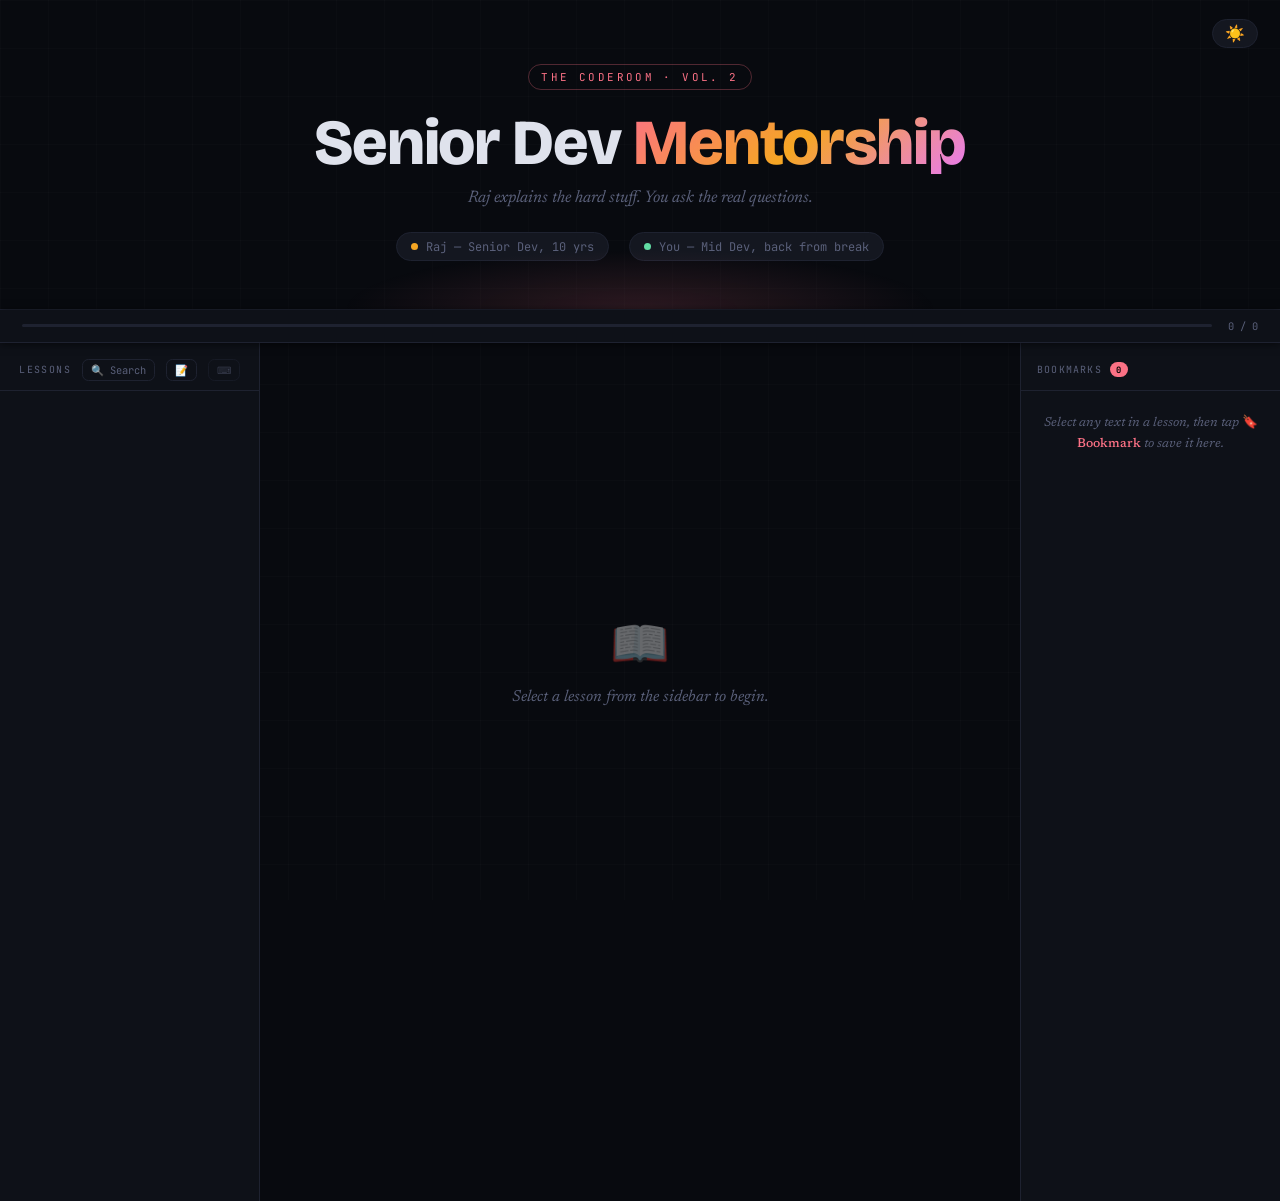
==== commit e2c657bf: "Update index.html" ====
--- a/index.html
+++ b/index.html
@@ -1480,9 +1480,11 @@
 <script src="lesson-architecture-thinking.js" onerror="console.warn('lesson-architecture-thinking.js not found')"></script>
 <script src="lesson-microservices.js"          onerror="console.warn('lesson-microservices.js not found')"></script>
 <script src="lesson-dependency-security.js" onerror="console.warn('lesson-dependency-security.js not found')"></script>
-
-
-
+<script src="lesson-aws-deployment.js" onerror="console.warn('lesson-aws-deployment.js failed to load')"></script>
+<script src="lesson-microservices-scenarios.js" onerror="console.warn('lesson-microservices-scenarios.js failed to load')"></script>
+<script src="lesson-design-patterns.js" onerror="console.warn('lesson-design-patterns.js failed to load')"></script>
+<script src="lesson-date-manipulation.js" onerror="console.warn('lesson-date-manipulation.js failed to load')"></script>
+<script src="lesson-hr-interviews.js" onerror="console.warn('lesson-hr-interviews.js failed to load')"></script>
 
 
 <script>
@@ -1501,6 +1503,7 @@
   { ref: () => typeof LESSON_NODEJS_BACKEND   !== 'undefined' ? LESSON_NODEJS_BACKEND   : null, category: "Language & Framework Fundamentals", tag: "Node.js in Production" },
   { ref: () => typeof LESSON_MONGODB          !== 'undefined' ? LESSON_MONGODB          : null, category: "Language & Framework Fundamentals", tag: "MongoDB" },
   { ref: () => typeof LESSON_DATETIME         !== 'undefined' ? LESSON_DATETIME         : null, category: "Language & Framework Fundamentals", tag: "Date & Time" },
+  { ref: () => typeof LESSON_DATE_MANIPULATION !== 'undefined' ? LESSON_DATE_MANIPULATION : null, category: "Language & Framework Fundamentals", tag: "Date Manipulation" },
   { ref: () => typeof LESSON_REACT_TRAPS      !== 'undefined' ? LESSON_REACT_TRAPS      : null, category: "Language & Framework Fundamentals", tag: "React Internals" },
   { ref: () => typeof LESSON_BUILD_TOOLING    !== 'undefined' ? LESSON_BUILD_TOOLING    : null, category: "Language & Framework Fundamentals", tag: "Build Tooling" },
 
@@ -1512,8 +1515,12 @@
   { ref: () => typeof LESSON_SCALING               !== 'undefined' ? LESSON_SCALING               : null, category: "Architecture & System Design", tag: "Scaling Strategies" },
   { ref: () => typeof LESSON_DISTRIBUTED          !== 'undefined' ? LESSON_DISTRIBUTED           : null, category: "Architecture & System Design", tag: "Distributed Systems" },
   { ref: () => typeof LESSON_MICROSERVICES         !== 'undefined' ? LESSON_MICROSERVICES         : null, category: "Architecture & System Design", tag: "Microservices" },
+  { ref: () => typeof LESSON_MICROSERVICES_SCENARIOS !== 'undefined' ? LESSON_MICROSERVICES_SCENARIOS : null, category: "Architecture & System Design", tag: "Microservices Scenarios" },
   { ref: () => typeof LESSON_ARCHITECTURE_THINKING !== 'undefined' ? LESSON_ARCHITECTURE_THINKING : null, category: "Architecture & System Design", tag: "Architecture Thinking" },
+  { ref: () => typeof LESSON_DESIGN_PATTERNS !== 'undefined' ? LESSON_DESIGN_PATTERNS : null, category: "Architecture & System Design", tag: "Design Patterns" },
   { ref: () => typeof LESSON_DEVOPS               !== 'undefined' ? LESSON_DEVOPS                : null, category: "Architecture & System Design", tag: "DevOps & CI/CD" },
+  { ref: () => typeof LESSON_AWS_DEPLOYMENT !== 'undefined' ? LESSON_AWS_DEPLOYMENT : null, category: "Architecture & System Design", tag: "MERN Deployment on AWS" },
+
   { ref: () => typeof LESSON_PRODUCT_THINKING     !== 'undefined' ? LESSON_PRODUCT_THINKING      : null, category: "Architecture & System Design", tag: "Product Thinking" },
 
   // ── Scalability & Performance ──
@@ -1534,6 +1541,10 @@
   { ref: () => typeof LESSON_DEPENDENCY_SECURITY !== 'undefined' ? LESSON_DEPENDENCY_SECURITY : null, category: "Security & Production Operations", tag: "Dependency Security" },
   { ref: () => typeof LESSON_OBSERVABILITY       !== 'undefined' ? LESSON_OBSERVABILITY       : null, category: "Security & Production Operations", tag: "Observability & Monitoring" },
   { ref: () => typeof LESSON_INCIDENTS           !== 'undefined' ? LESSON_INCIDENTS           : null, category: "Security & Production Operations", tag: "Production Incident Response" },
+
+  // ── Career & Interviews
+  { ref: () => typeof LESSON_HR_INTERVIEWS !== 'undefined' ? LESSON_HR_INTERVIEWS : null, category: "Career & Interviews", tag: "HR & Salary Negotiation" },
+
 
 ];
 
@@ -1554,14 +1565,16 @@
   "Architecture & System Design",
   "Scalability & Performance",
   "Code Quality & Debugging",
-  "Security & Production Operations"
+  "Security & Production Operations",
+  "Career & Interviews
 ];
 const CATEGORY_META = {
   "Language & Framework Fundamentals": { icon: "⚙️",  color: "#61dca3" },
   "Architecture & System Design":      { icon: "🏗️", color: "#f5a623" },
   "Scalability & Performance":         { icon: "⚡",  color: "#e879f9" },
   "Code Quality & Debugging":          { icon: "🔍",  color: "#38bdf8" },
-  "Security & Production Operations":  { icon: "🔒",  color: "#fb7185" }
+  "Security & Production Operations":  { icon: "🔒",  color: "#fb7185" },
+  "Career & Interviews":  { icon: "🔒",  color: "#fb7185" }
 };
 
 // ─────────────────────────────────────────────────────────────
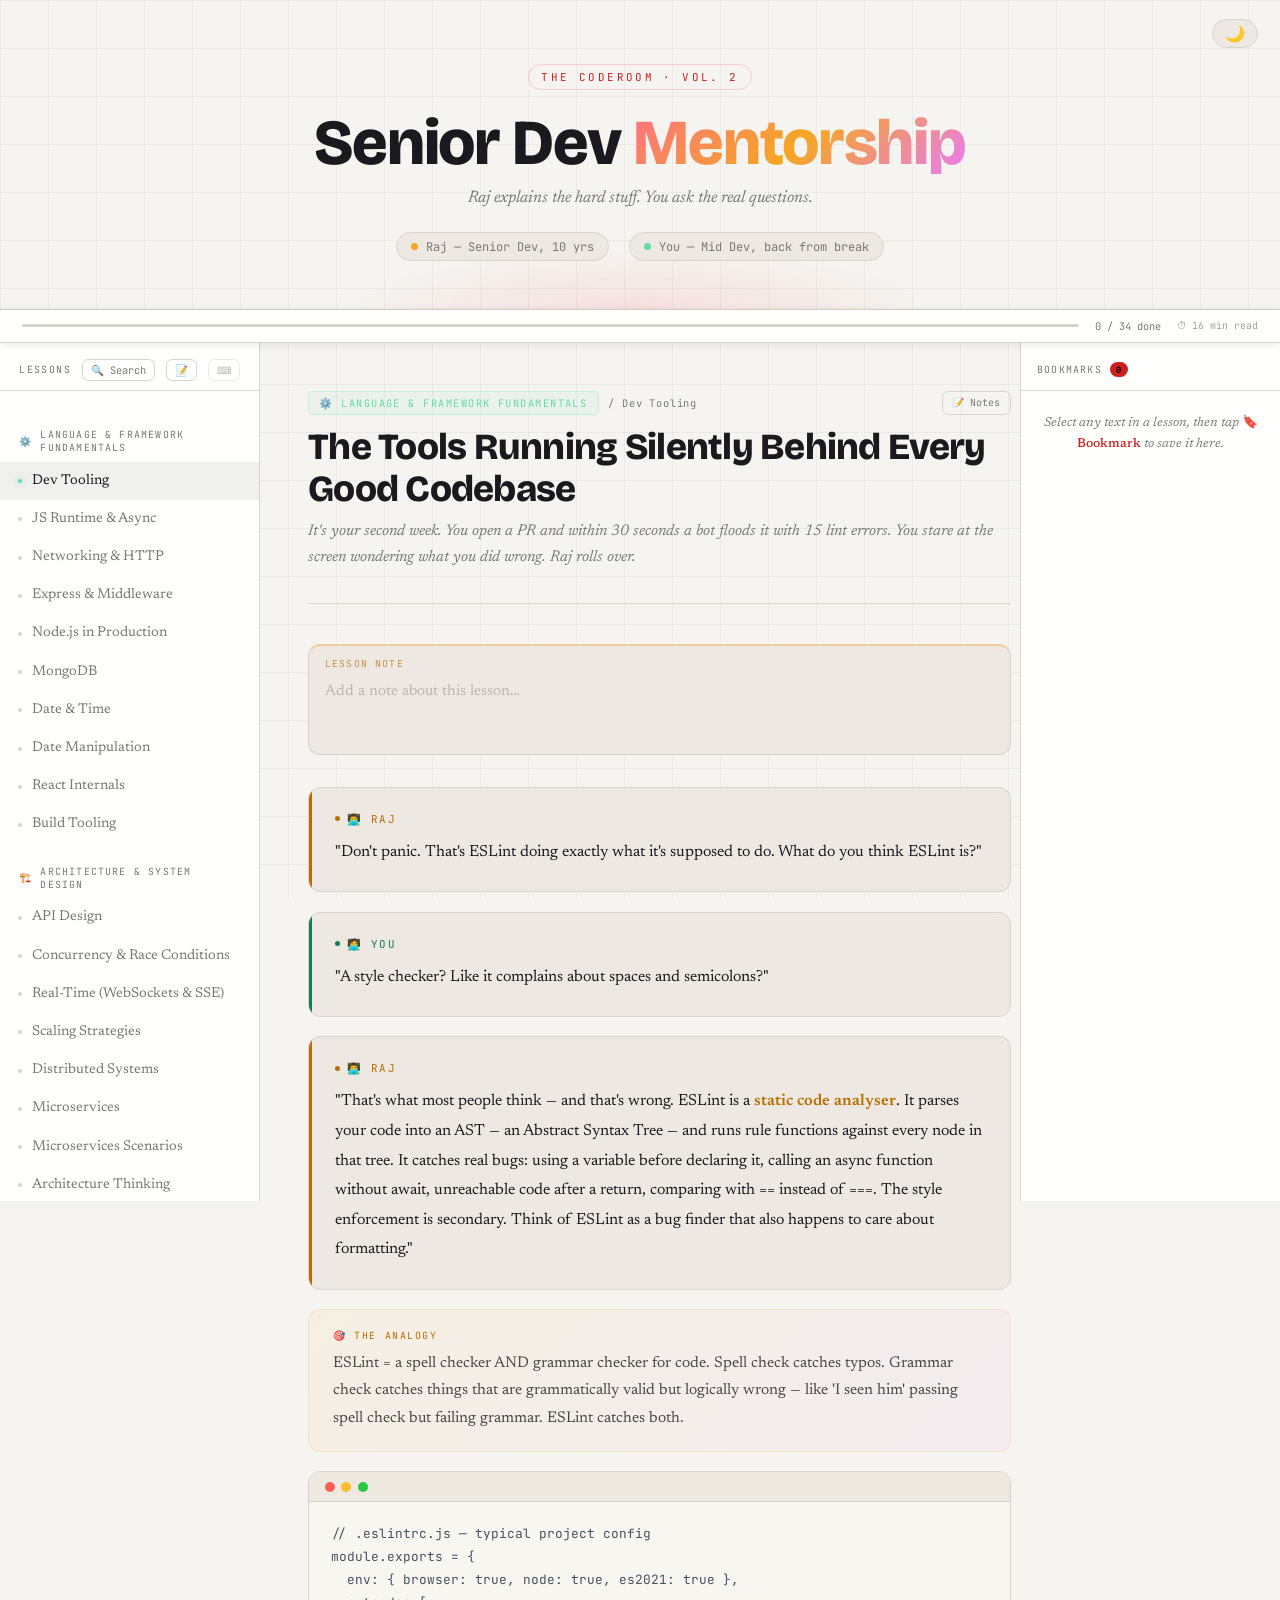
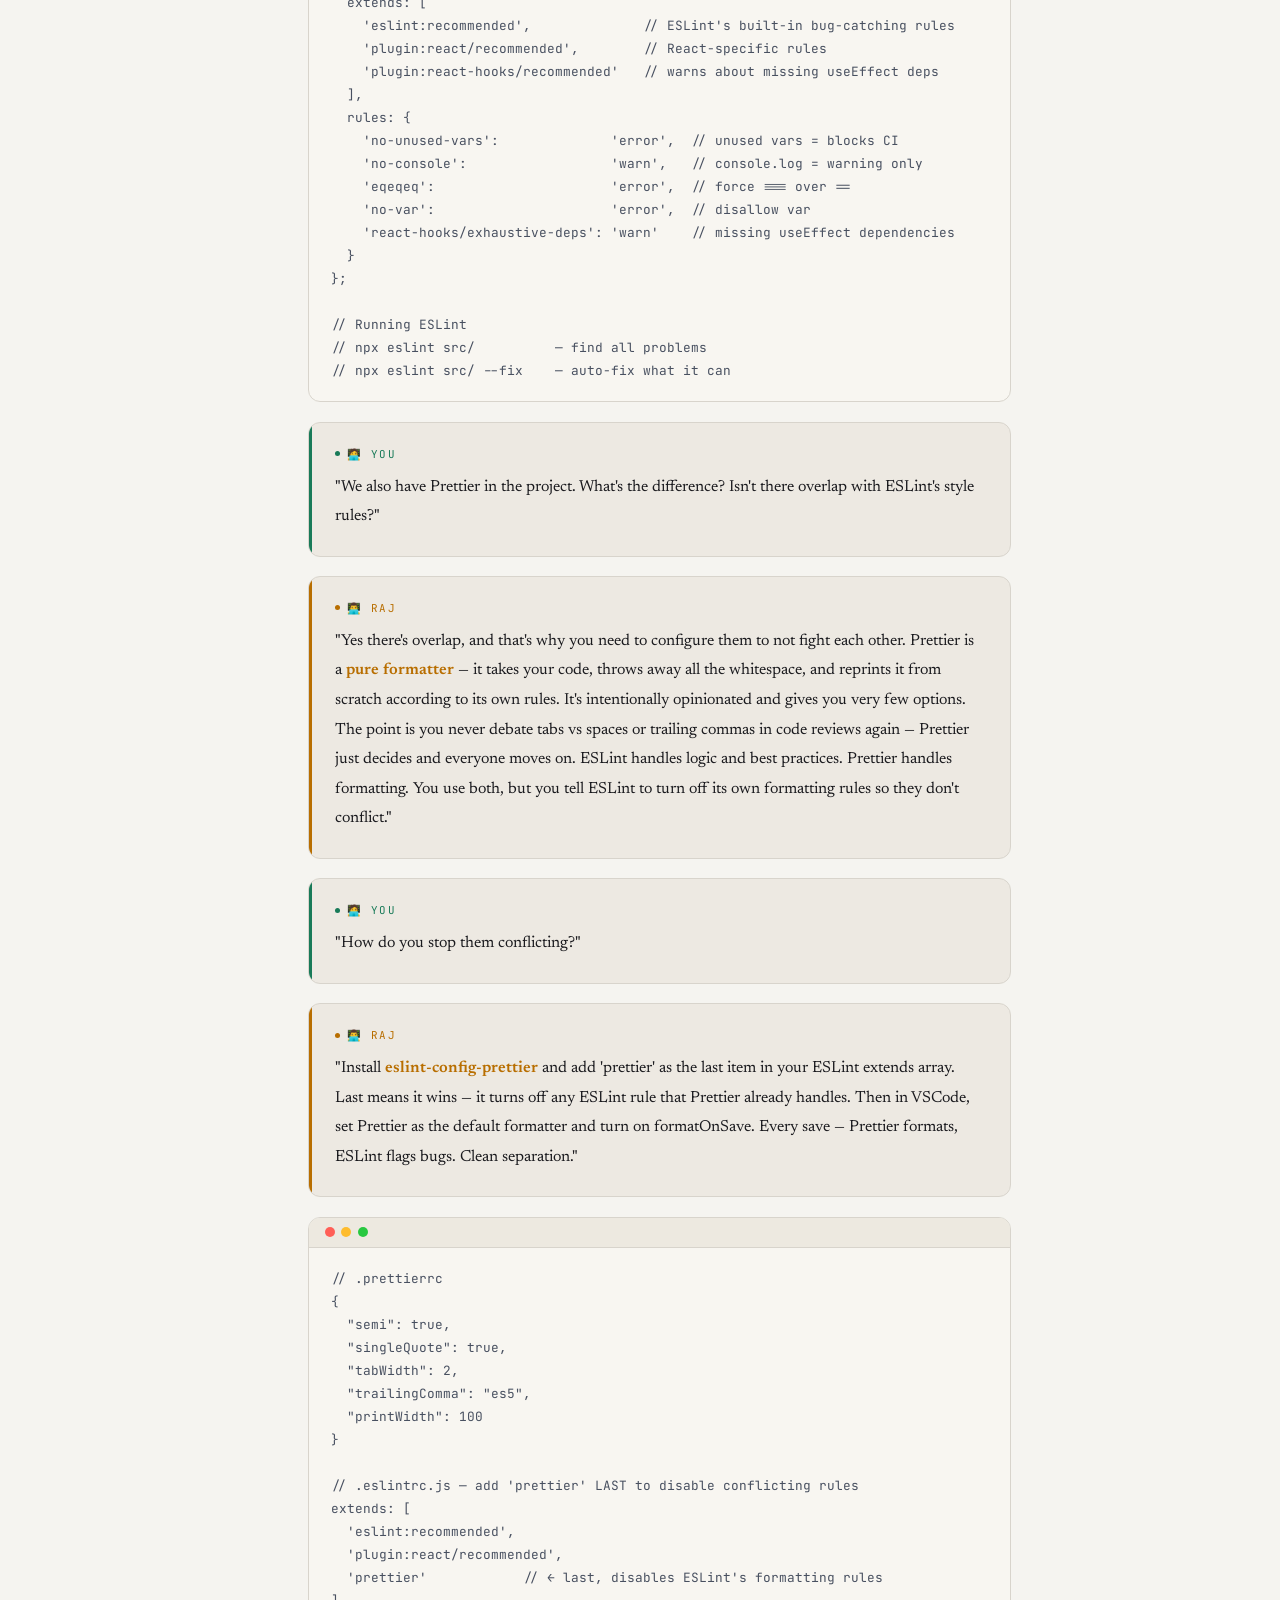
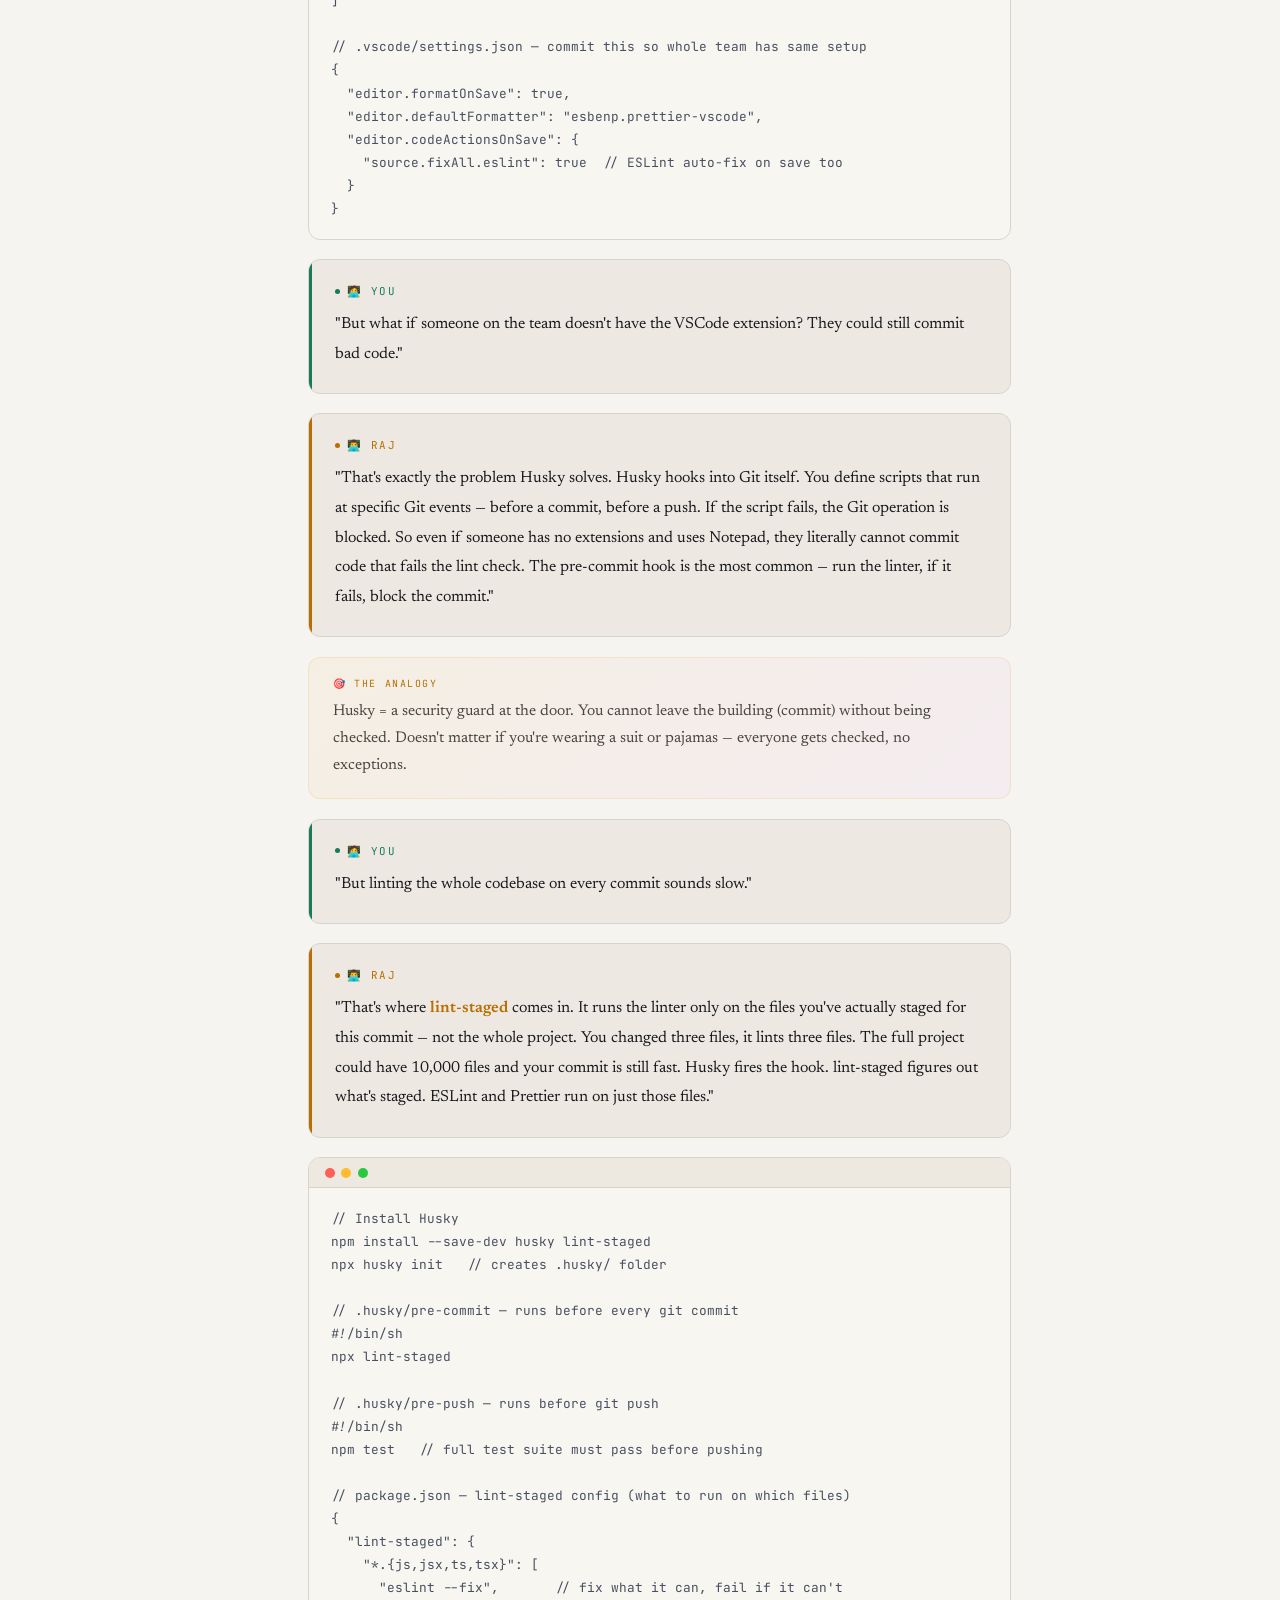
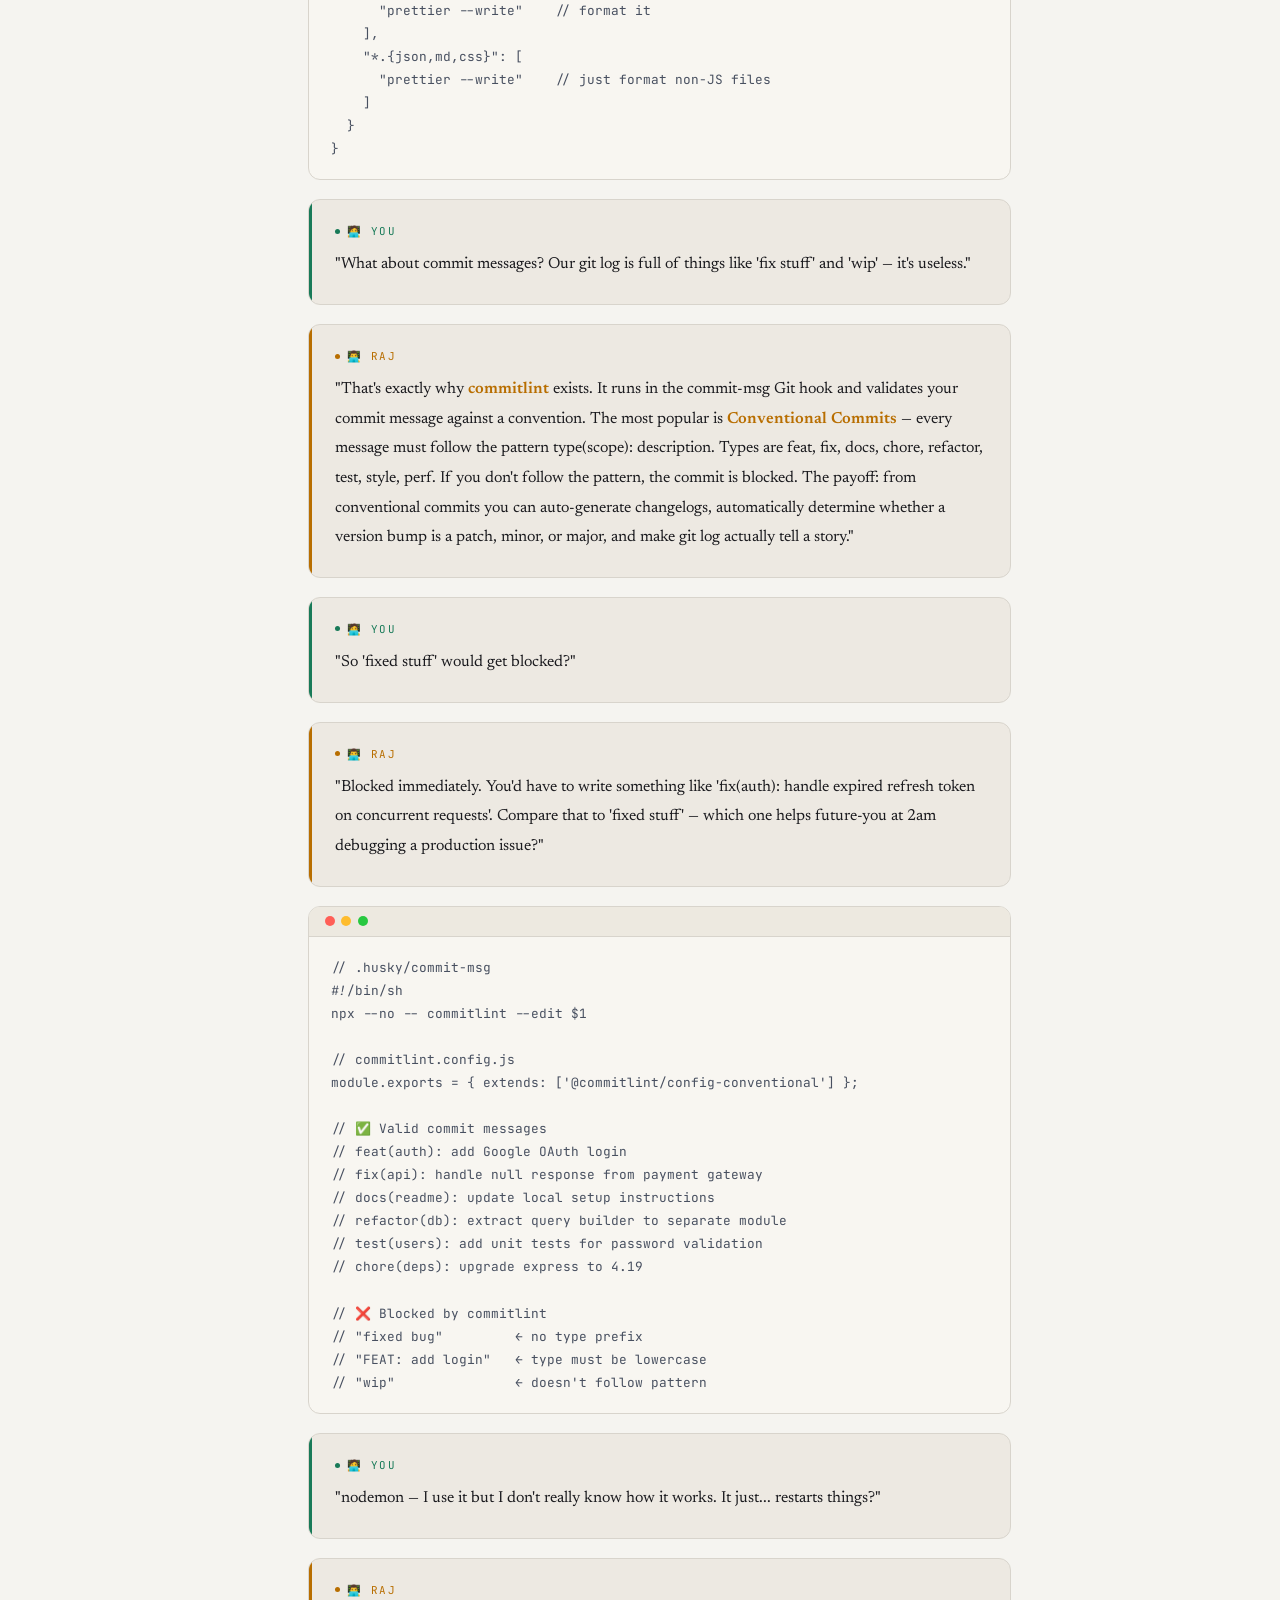
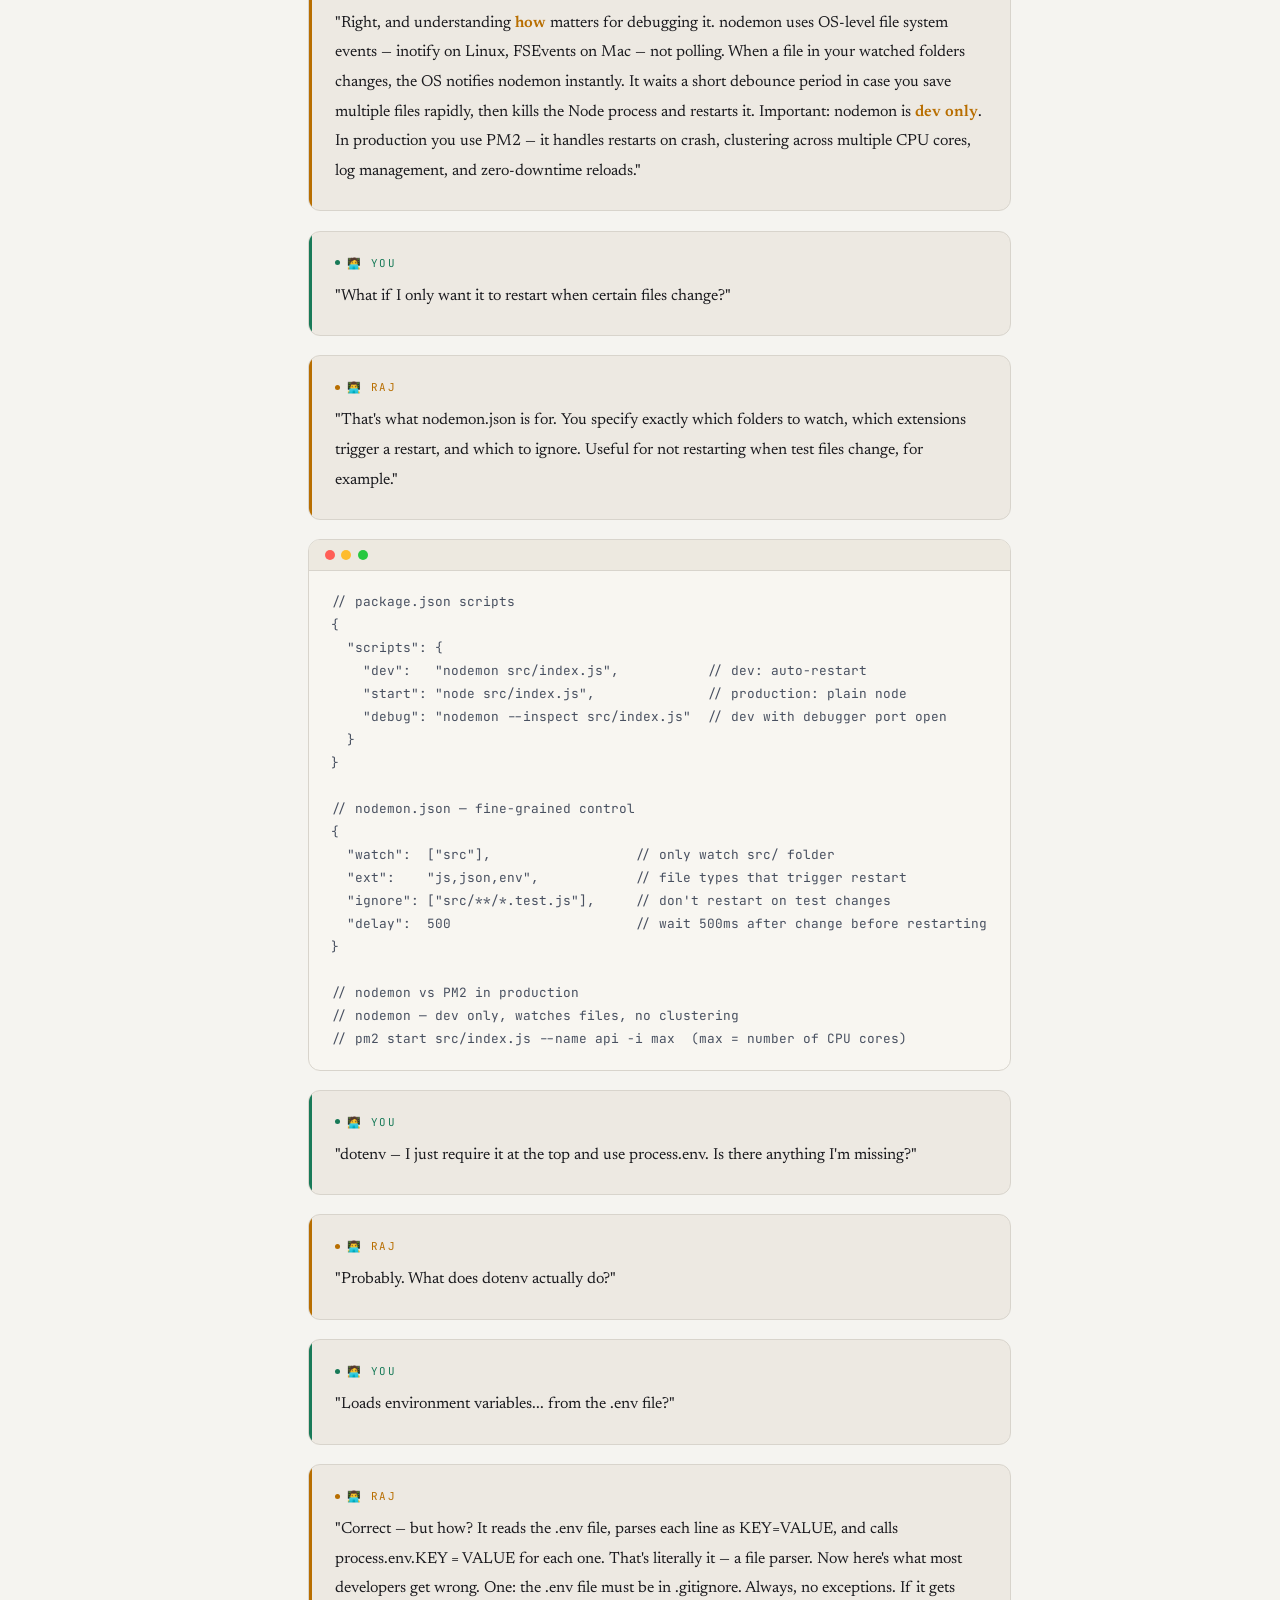
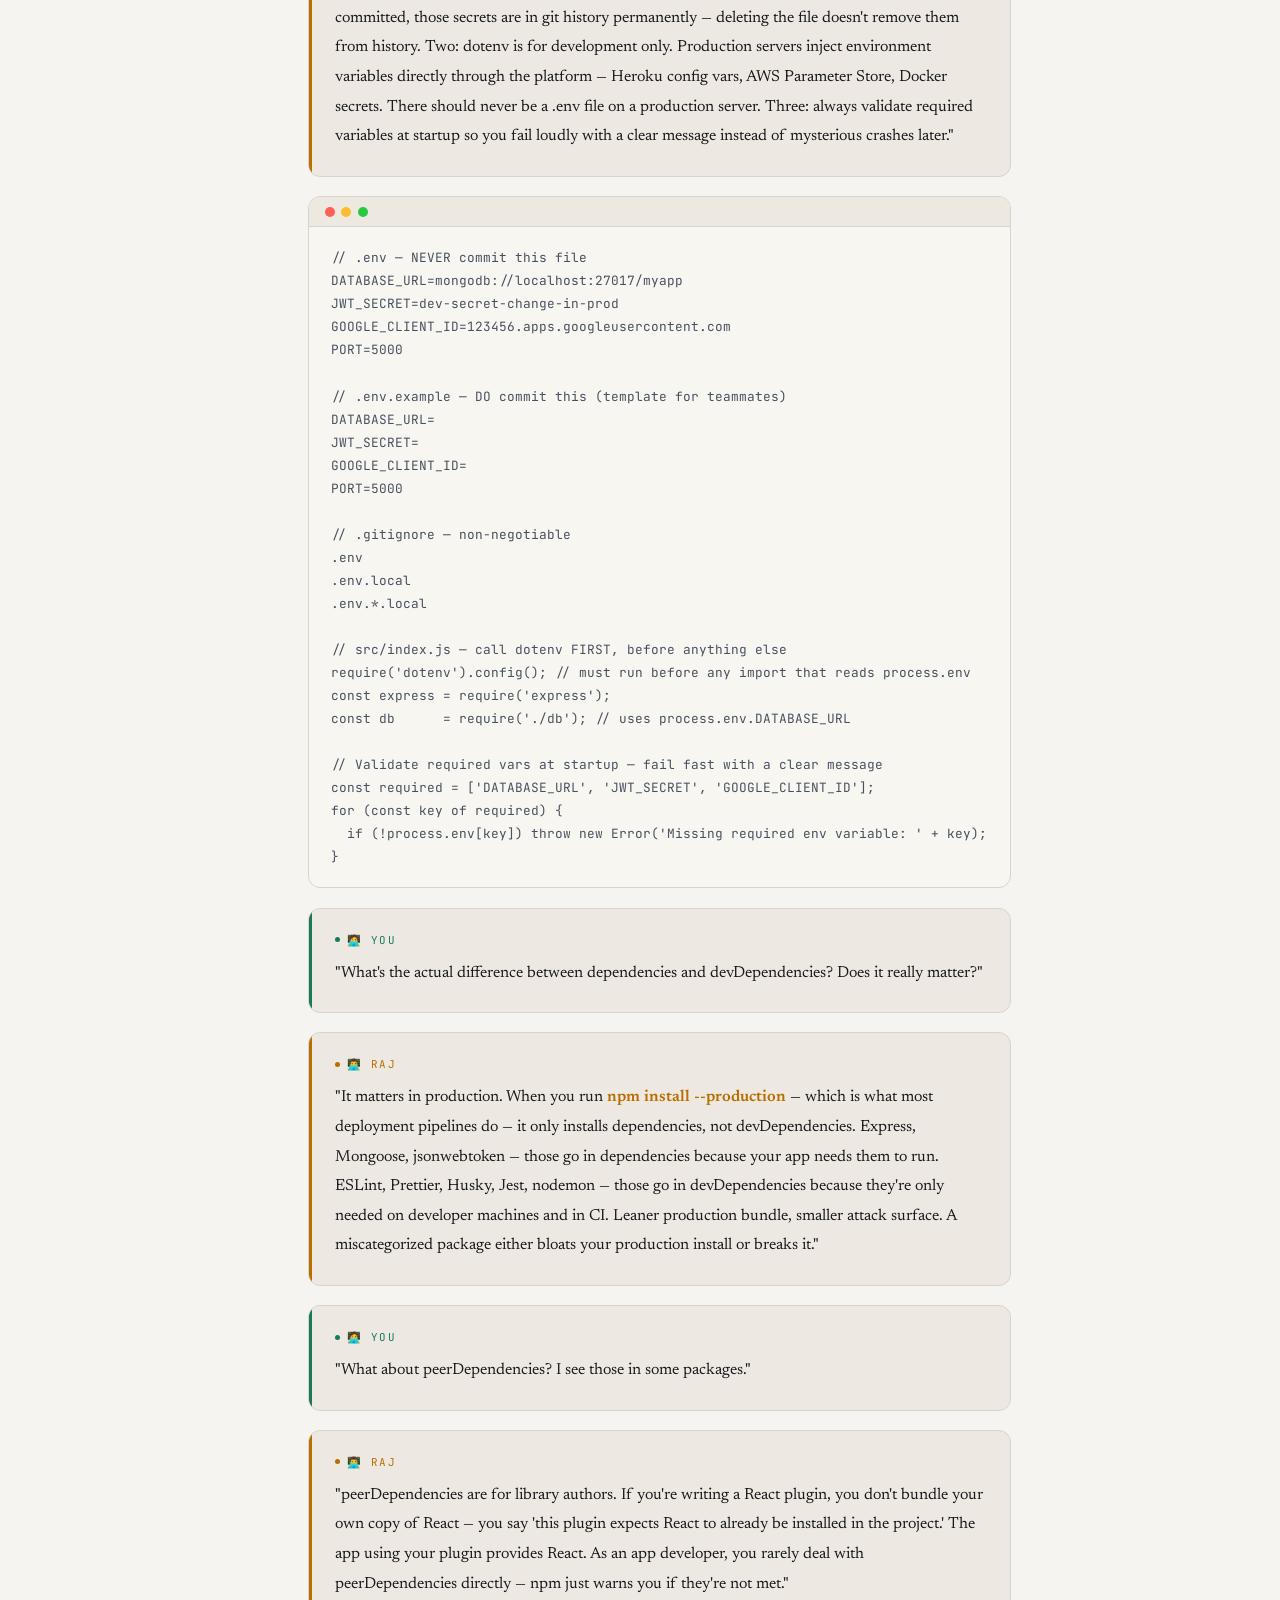
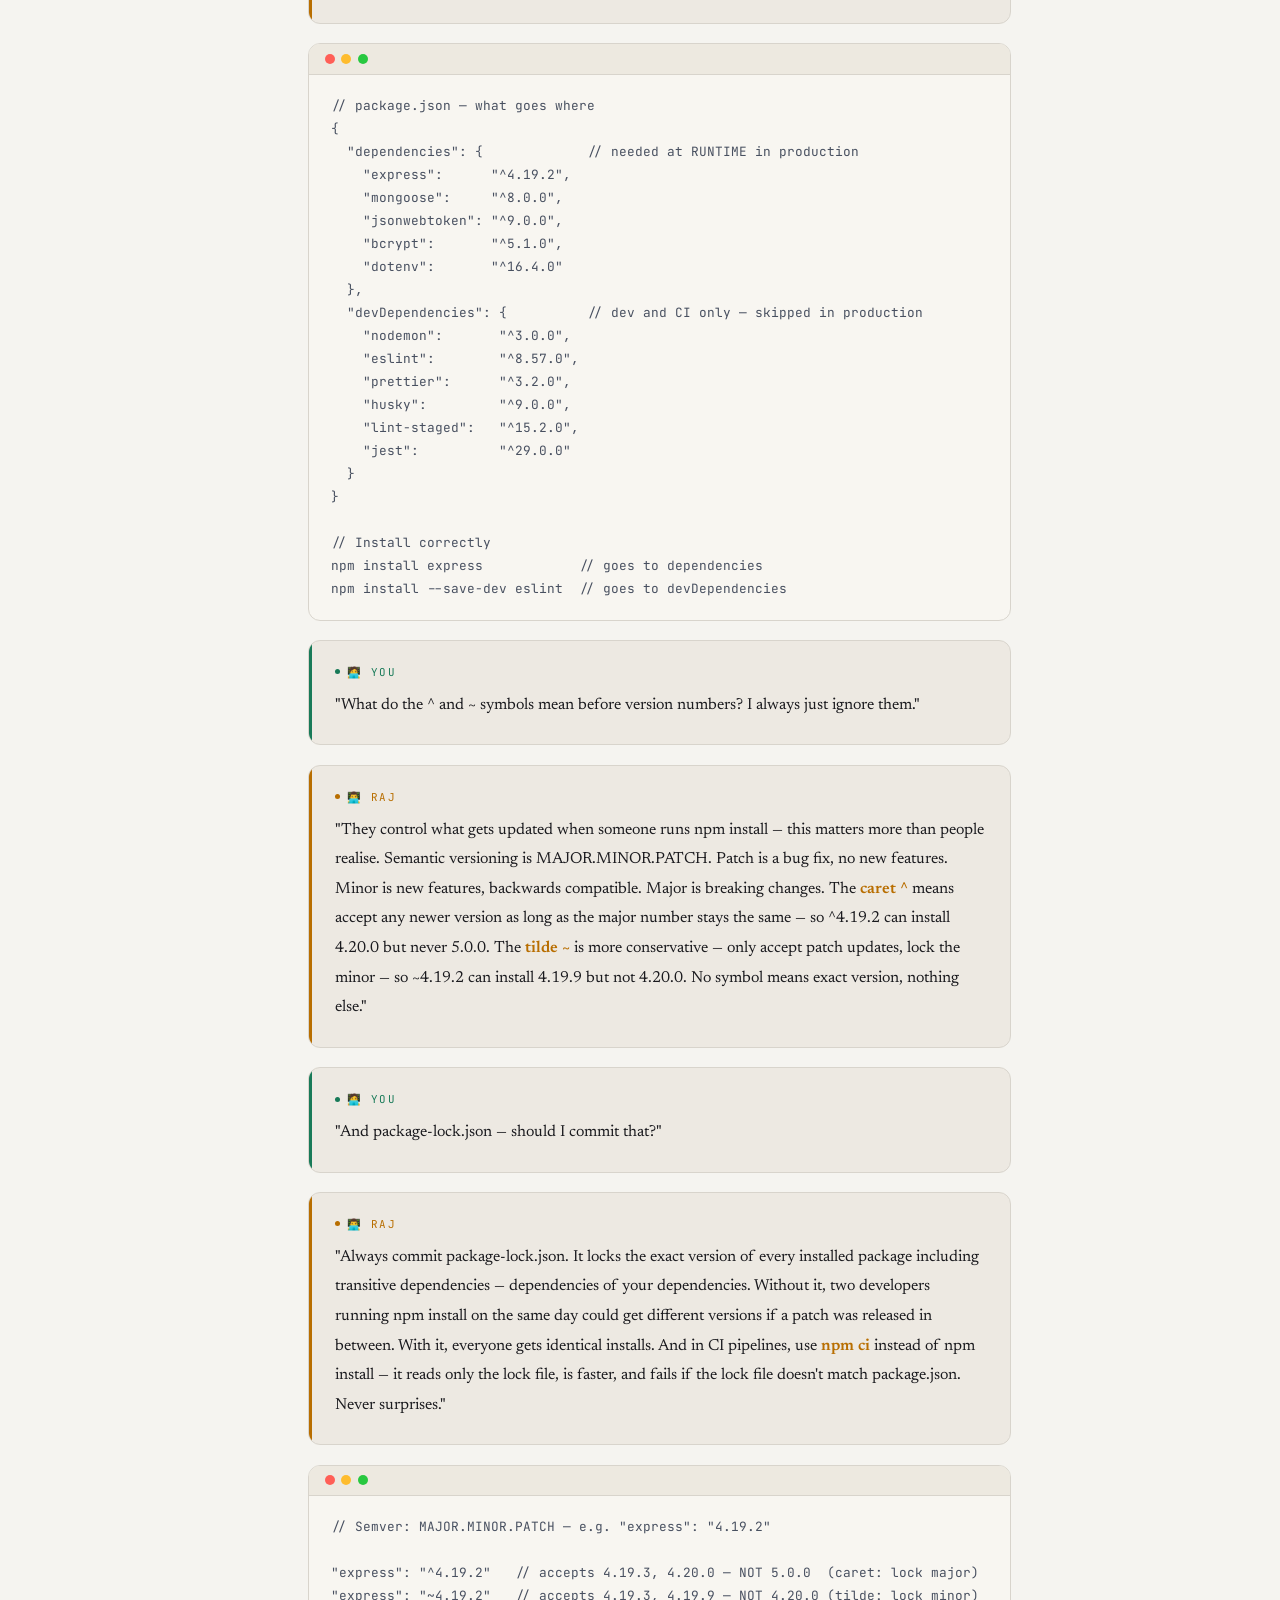
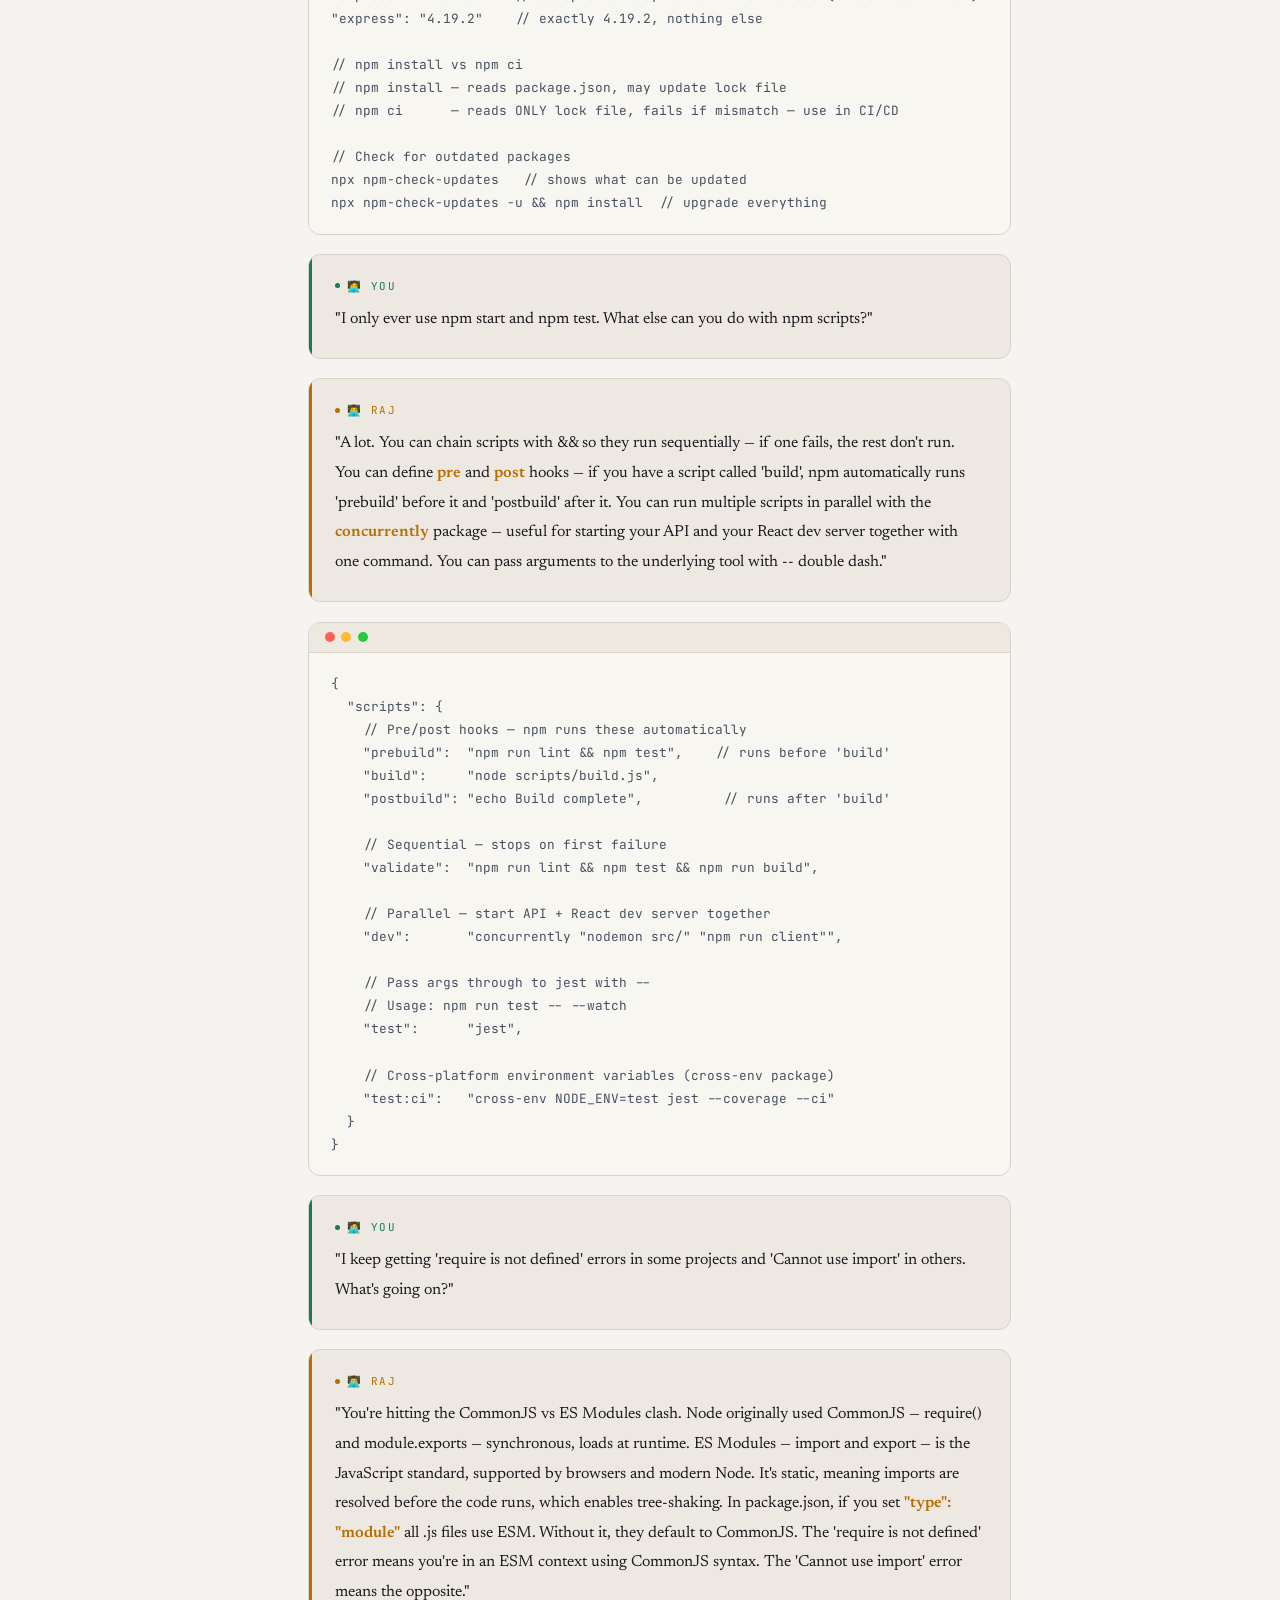
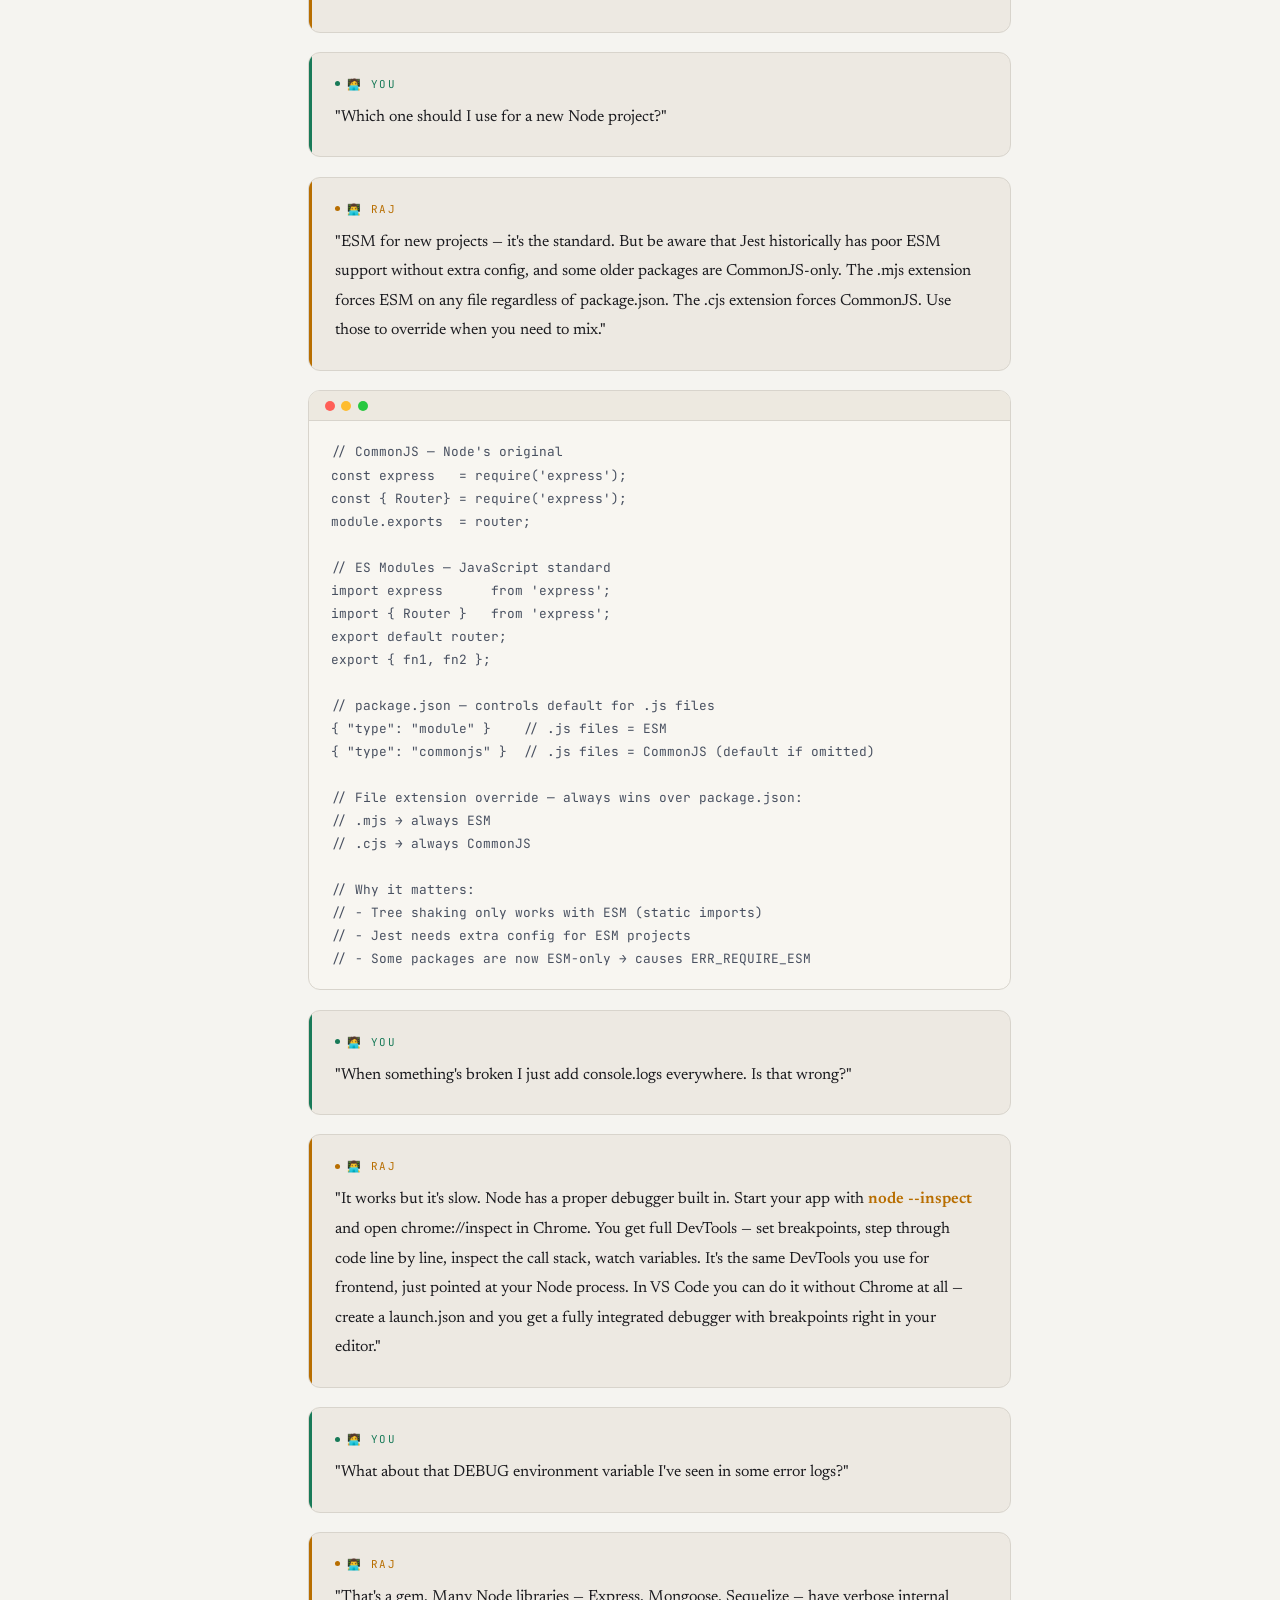
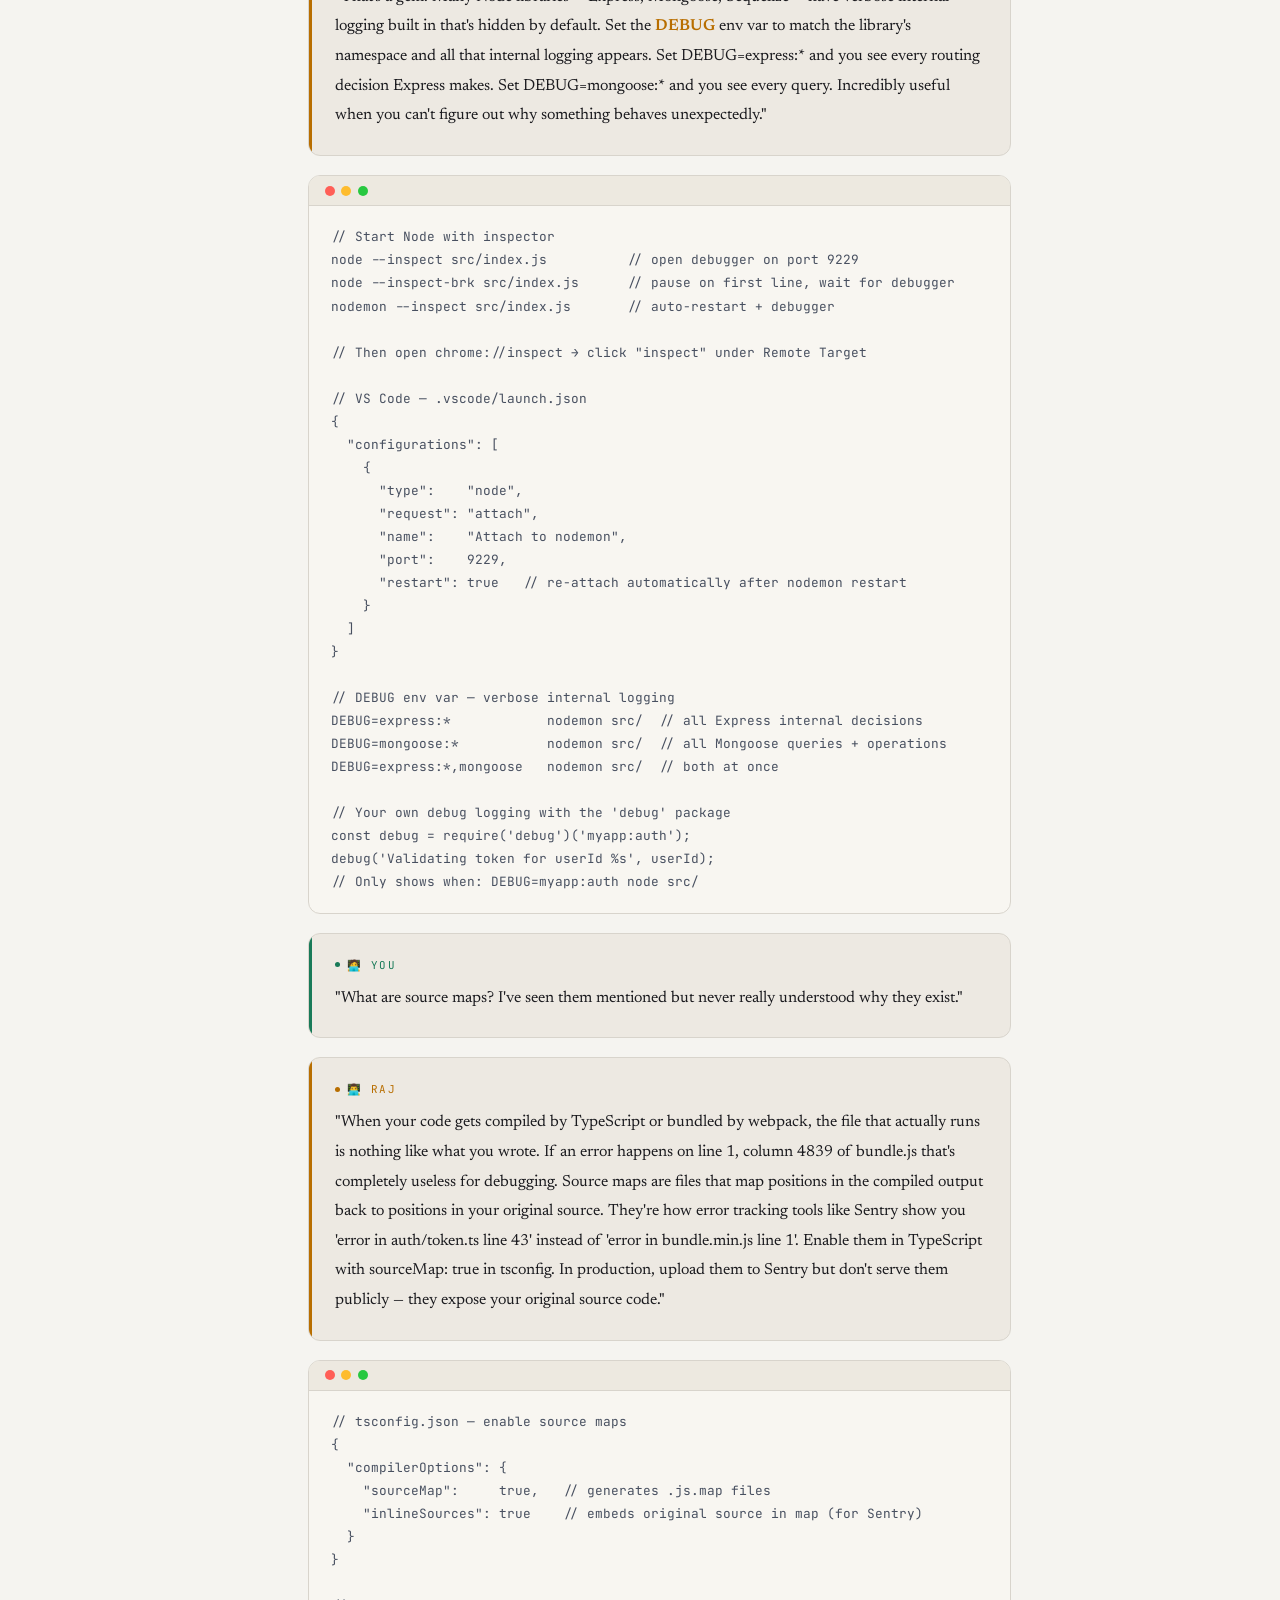
==== commit 9ebbbea2: "Update index.html" ====
--- a/index.html
+++ b/index.html
@@ -1566,7 +1566,7 @@
   "Scalability & Performance",
   "Code Quality & Debugging",
   "Security & Production Operations",
-  "Career & Interviews
+  "Career & Interviews"
 ];
 const CATEGORY_META = {
   "Language & Framework Fundamentals": { icon: "⚙️",  color: "#61dca3" },
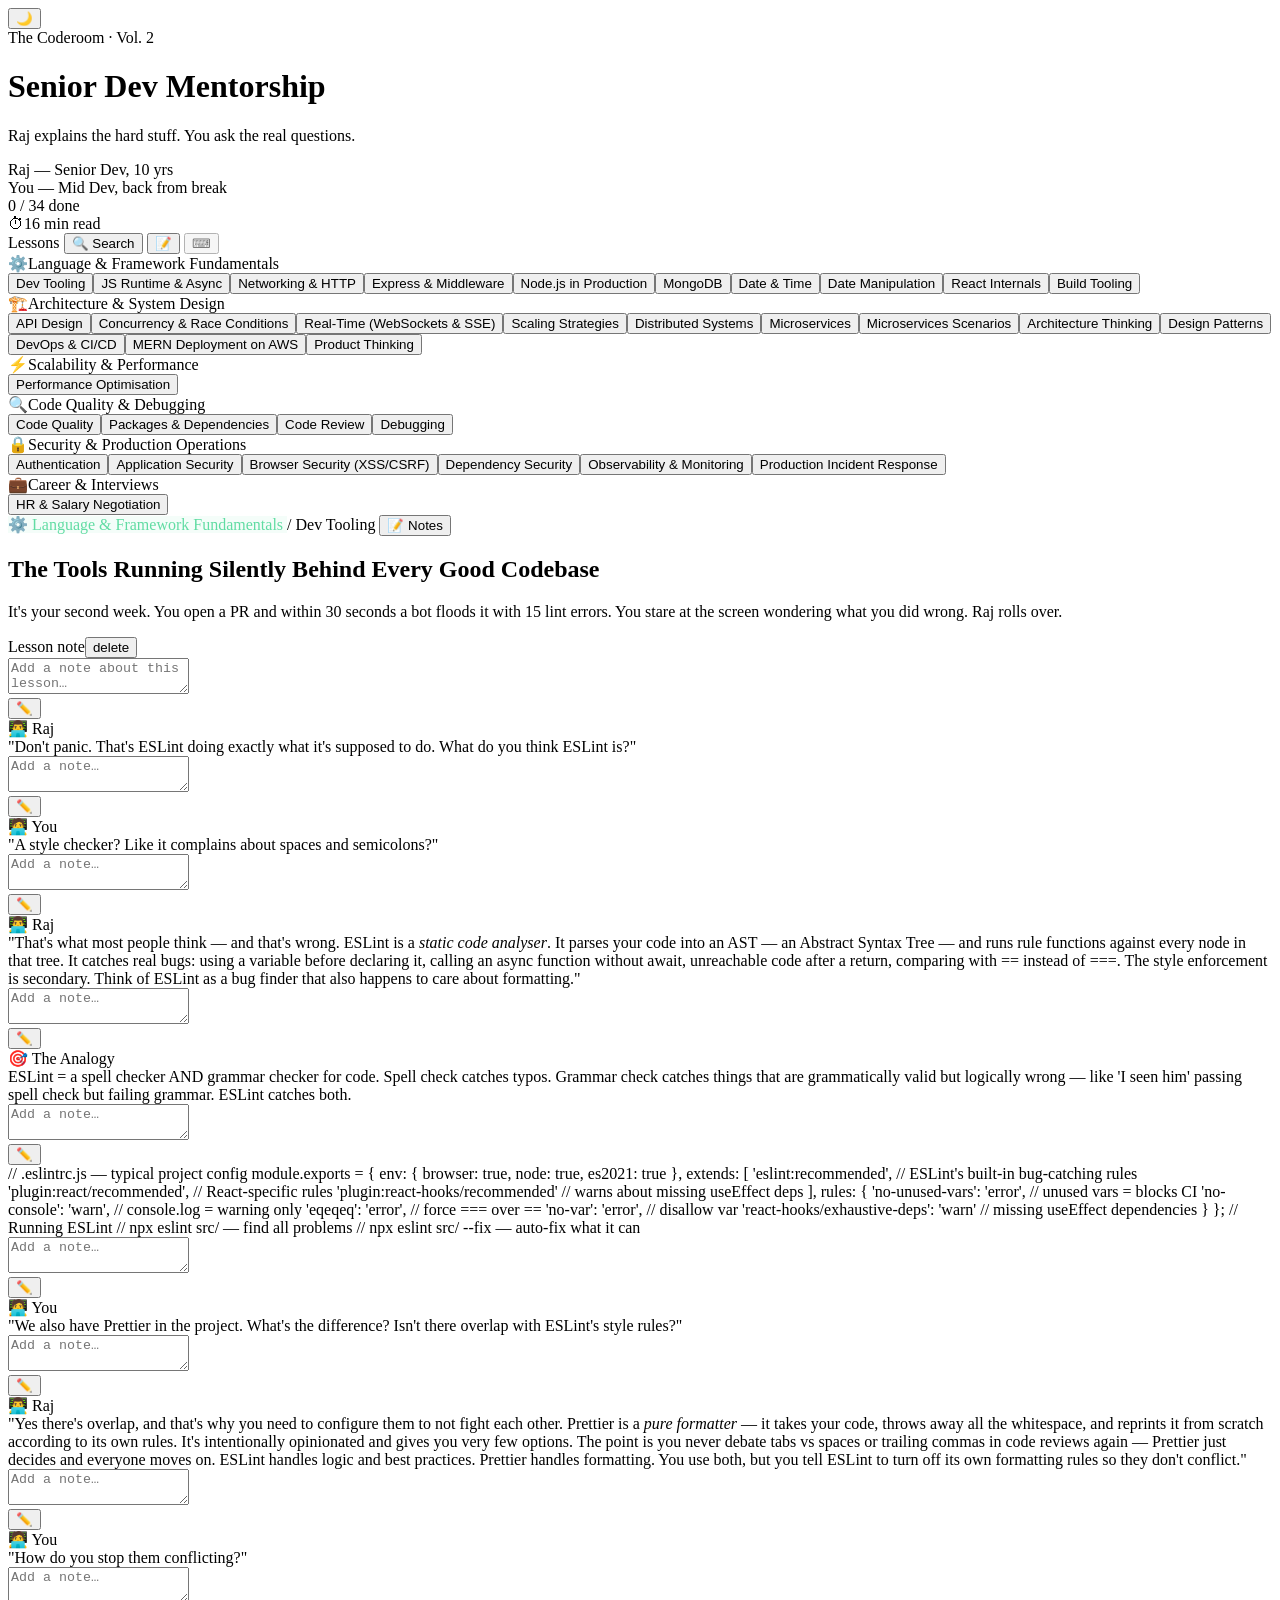
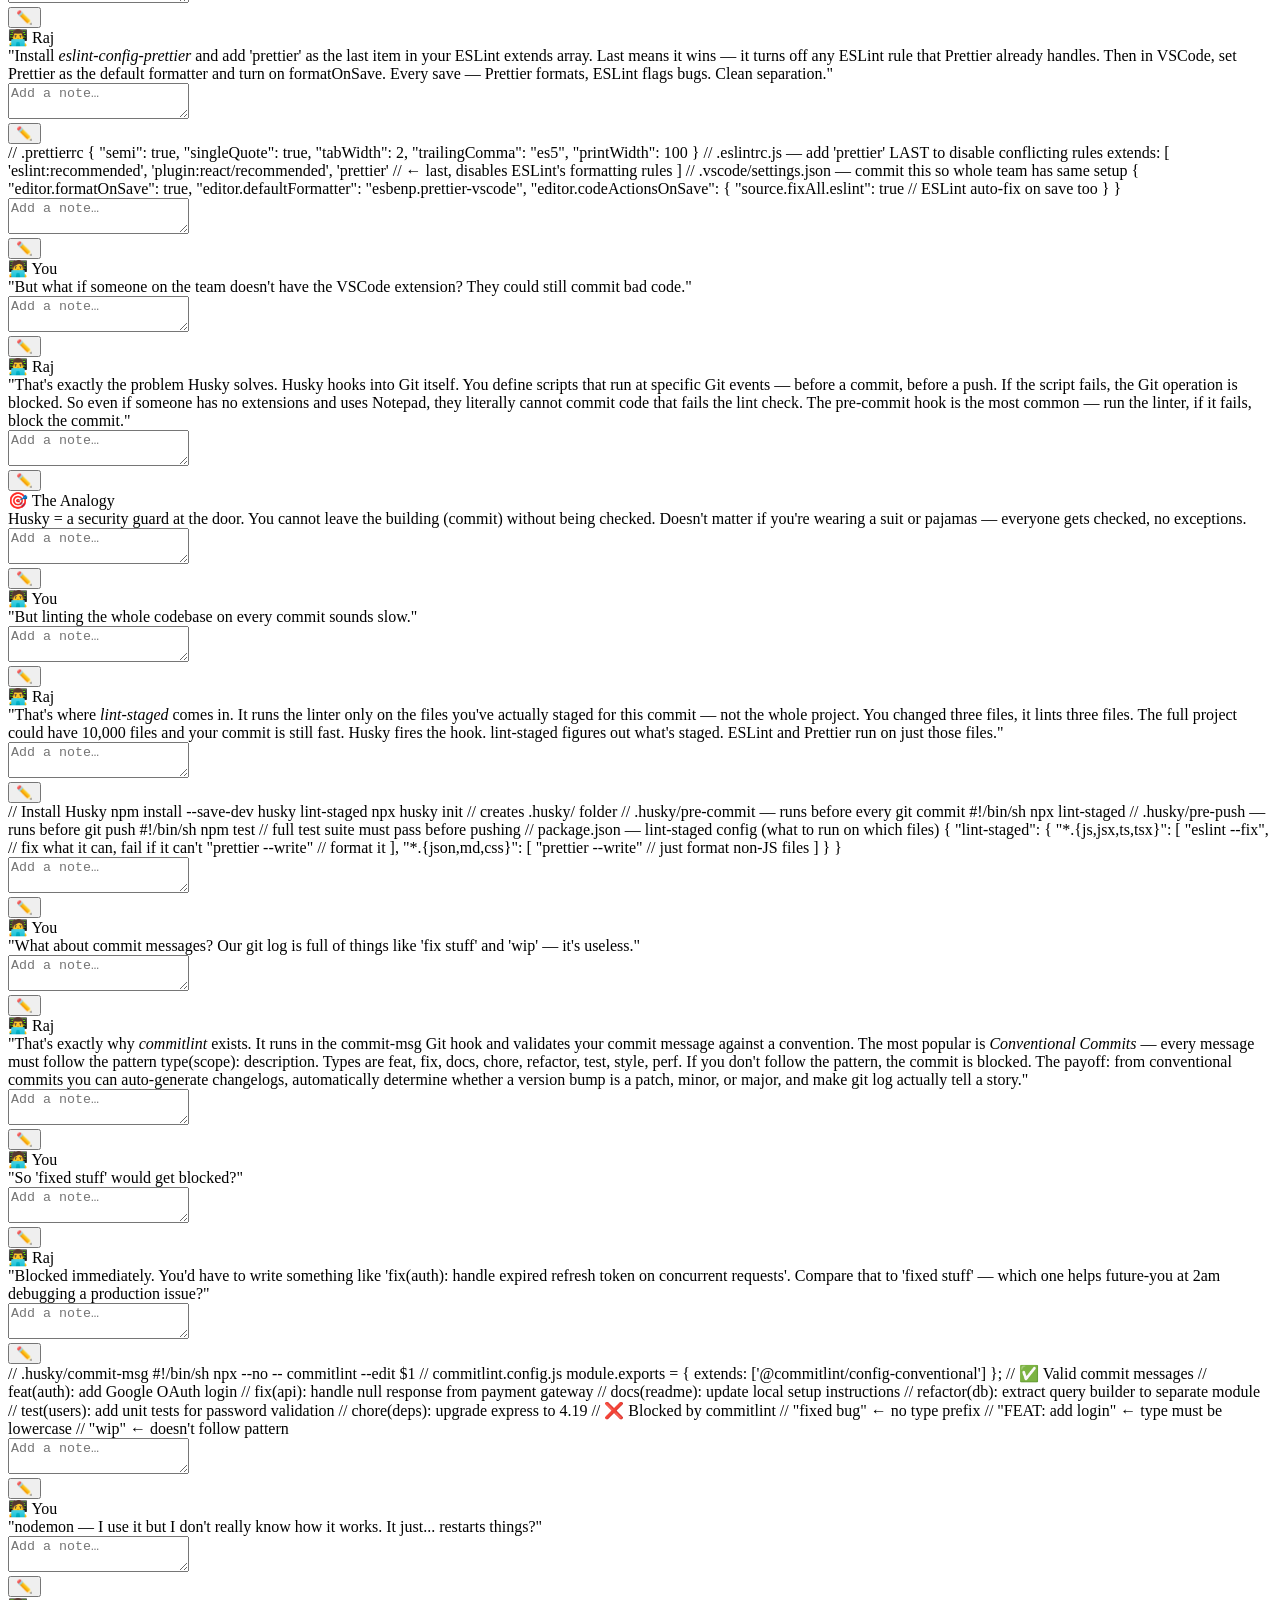
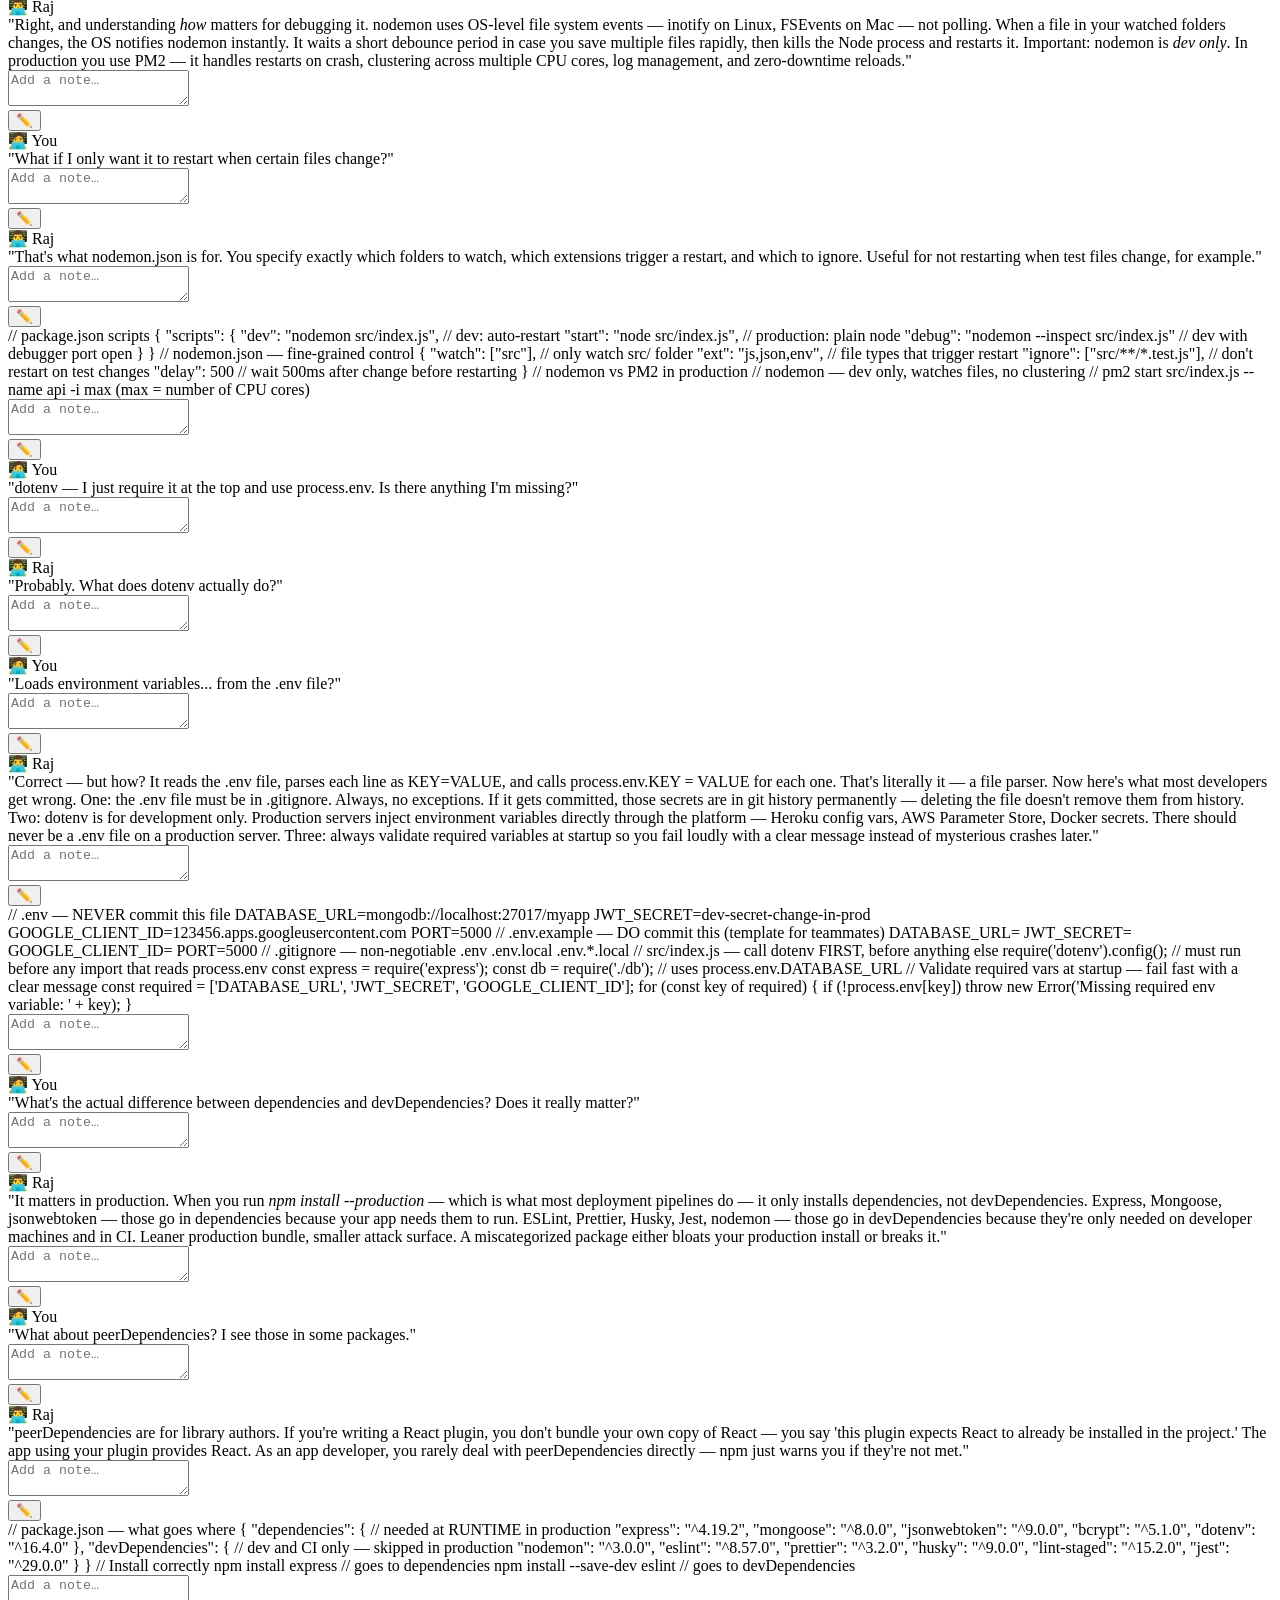
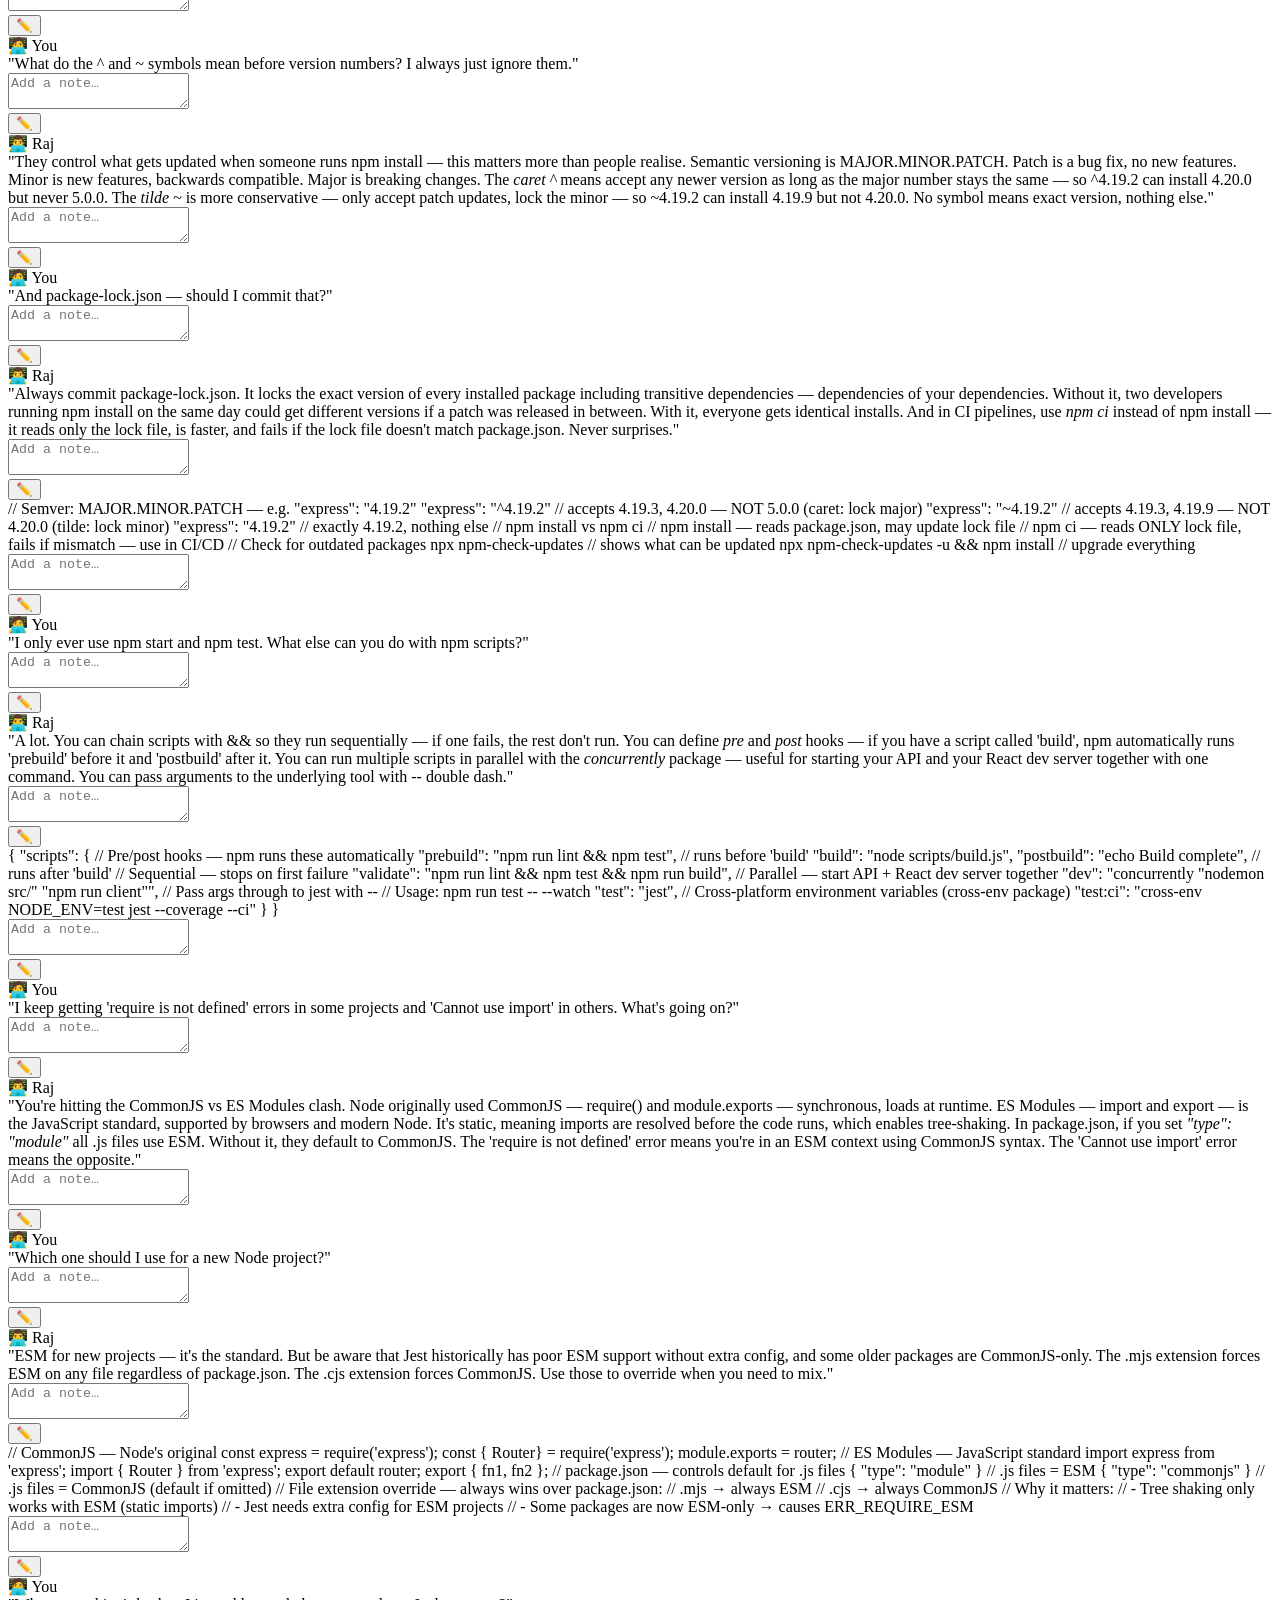
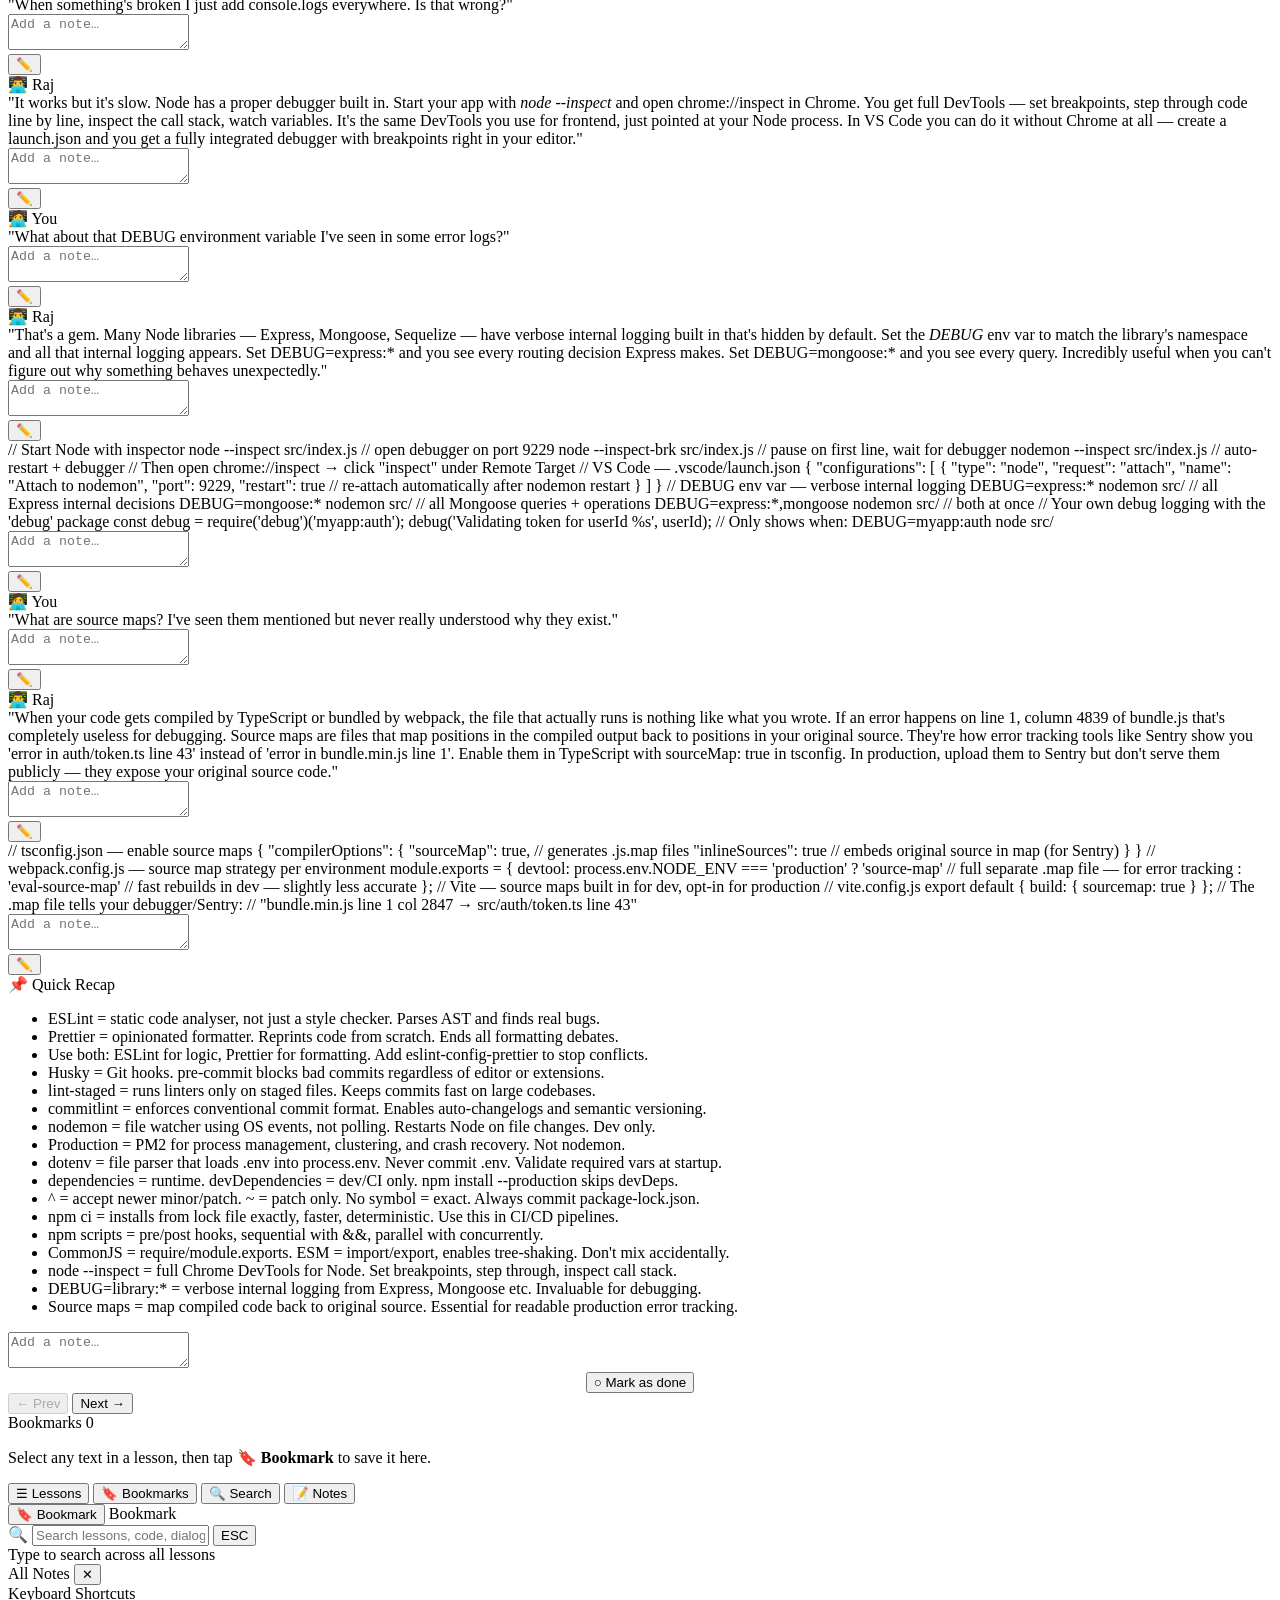
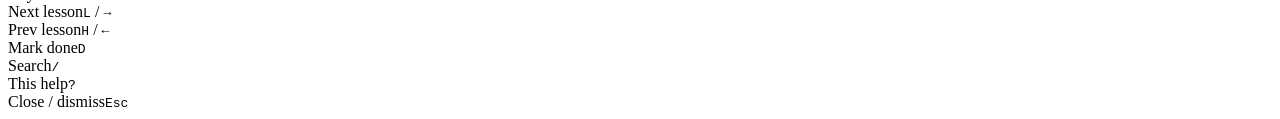
==== commit 17831914: "Update index.html" ====
--- a/index.html
+++ b/index.html
@@ -4,1349 +4,26 @@
 <meta charset="UTF-8"/>
 <meta name="viewport" content="width=device-width, initial-scale=1.0"/>
 <title>The Coderoom — Vol. 2</title>
+
+<!-- Google Fonts -->
 <link href="https://fonts.googleapis.com/css2?family=Bricolage+Grotesque:wght@400;600;800&family=JetBrains+Mono:ital,wght@0,400;0,500;1,400&family=Newsreader:ital,wght@0,400;1,400&display=swap" rel="stylesheet"/>
-<style>
-*, *::before, *::after { box-sizing: border-box; margin: 0; padding: 0; }
-
-:root {
-  --progress-h: 42px; /* height of sticky progress bar */
-  color-scheme: dark;
-  --bg:          #080a0f;
-  --surface:     #0e1118;
-  --card:        #141720;
-  --border:      #1e2230;
-  --text:        #dfe2ec;
-  --muted:       #5a607a;
-  --raj:         #f5a623;
-  --you:         #61dca3;
-  --cat1:        #61dca3;
-  --cat2:        #f5a623;
-  --cat3:        #e879f9;
-  --cat4:        #38bdf8;
-  --cat5:        #fb7185;
-  /* promoted from hardcoded */
-  --code-bg:     #06080d;
-  --code-topbar: #090b10;
-  --code-text:   #9ca3af;
-  --analogy-text:#b8b4ab;
-  --grid-line:   rgba(255,255,255,0.015);
-  --hover-bg:    rgba(255,255,255,0.03);
-  --active-bg:   rgba(255,255,255,0.05);
-  --shadow-dark: rgba(0,0,0,0.6);
-  --shadow-ring: rgba(255,255,255,0.04);
-  --result-row:  rgba(255,255,255,0.02);
-  --result-hover:rgba(255,255,255,0.04);
-  --count-bg:    rgba(255,255,255,0.015);
-}
-
-html[data-theme="light"] {
-  color-scheme: light;
-  --bg:          #f5f4f0;
-  --surface:     #fffffe;
-  --card:        #ede9e2;
-  --border:      #d8d4cc;
-  --text:        #1a1a1e;
-  --muted:       #7a7872;
-  --raj:         #b86e00;
-  --you:         #187a58;
-  --cat1:        #187a58;
-  --cat2:        #b86e00;
-  --cat3:        #9c1dab;
-  --cat4:        #0369a1;
-  --cat5:        #cc2020;
-  --code-bg:     #f8f6f1;
-  --code-topbar: #ede9e0;
-  --code-text:   #485060;
-  --analogy-text:#4a4640;
-  --grid-line:   rgba(0,0,0,0.04);
-  --hover-bg:    rgba(0,0,0,0.03);
-  --active-bg:   rgba(0,0,0,0.06);
-  --shadow-dark: rgba(0,0,0,0.10);
-  --shadow-ring: rgba(0,0,0,0.05);
-  --result-row:  rgba(0,0,0,0.02);
-  --result-hover:rgba(0,0,0,0.04);
-  --count-bg:    rgba(0,0,0,0.02);
-}
-
-body {
-  background: var(--bg);
-  color: var(--text);
-  font-family: 'Newsreader', serif;
-  min-height: 100vh;
-  overflow-x: hidden;
-}
-
-body::before {
-  content: '';
-  position: fixed;
-  inset: 0;
-  background-image:
-    linear-gradient(var(--grid-line) 1px, transparent 1px),
-    linear-gradient(90deg, var(--grid-line) 1px, transparent 1px);
-  background-size: 48px 48px;
-  pointer-events: none;
-  z-index: 0;
-}
-
-/* ── THEME TRANSITION ── */
-body, .sidebar, .bookmark-panel, .scene, .analogy-card,
-.code-card, .summary-card, header, .progress-wrap,
-.search-box, .search-input-row, .search-results, .search-result-group,
-.search-result-lesson-header, .search-hint, .search-empty, .search-count,
-.search-hit, #searchInput, .search-close-btn {
-  transition: background 0.22s ease, border-color 0.22s ease, color 0.22s ease;
-}
-
-/* ── THEME TOGGLE ── */
-.theme-toggle {
-  position: absolute;
-  top: 1.2rem;
-  right: 1.4rem;
-  background: var(--card);
-  border: 1px solid var(--border);
-  border-radius: 2rem;
-  padding: 0.35rem 0.75rem;
-  cursor: pointer;
-  font-size: 1rem;
-  line-height: 1;
-  transition: border-color 0.2s, background 0.2s, transform 0.15s;
-  z-index: 10;
-}
-.theme-toggle:hover {
-  border-color: var(--raj);
-  transform: scale(1.08);
-}
-
-/* ── HEADER ── */
-header {
-  position: relative;
-  z-index: 1;
-  padding: 4rem 2rem 3rem;
-  text-align: center;
-  border-bottom: 1px solid var(--border);
-  overflow: hidden;
-}
-header::after {
-  content: '';
-  position: absolute;
-  bottom: -60px; left: 50%;
-  transform: translateX(-50%);
-  width: 600px; height: 120px;
-  background: radial-gradient(ellipse, rgba(251,113,133,0.15) 0%, transparent 70%);
-  pointer-events: none;
-}
-.vol-tag {
-  display: inline-block;
-  font-family: 'JetBrains Mono', monospace;
-  font-size: 0.68rem;
-  letter-spacing: 0.22em;
-  text-transform: uppercase;
-  color: var(--cat5);
-  border: 1px solid rgba(251,113,133,0.3);
-  padding: 0.3rem 0.8rem;
-  border-radius: 2rem;
-  margin-bottom: 1.2rem;
-}
-header h1 {
-  font-family: 'Bricolage Grotesque', sans-serif;
-  font-weight: 800;
-  font-size: clamp(2.2rem, 6vw, 4rem);
-  line-height: 1.05;
-  letter-spacing: -0.02em;
-}
-header h1 span {
-  background: linear-gradient(135deg, #fb7185 0%, #f5a623 50%, #e879f9 100%);
-  -webkit-background-clip: text;
-  -webkit-text-fill-color: transparent;
-  background-clip: text;
-}
-header p {
-  color: var(--muted);
-  font-style: italic;
-  margin-top: 0.9rem;
-  font-size: 1.05rem;
-}
-.chars {
-  display: flex;
-  justify-content: center;
-  gap: 1.2rem;
-  margin-top: 1.6rem;
-  flex-wrap: wrap;
-}
-.char {
-  display: flex;
-  align-items: center;
-  gap: 0.5rem;
-  font-family: 'JetBrains Mono', monospace;
-  font-size: 0.75rem;
-  color: var(--muted);
-  padding: 0.35rem 0.9rem;
-  border: 1px solid var(--border);
-  border-radius: 2rem;
-  background: var(--card);
-}
-.char .pip { width: 7px; height: 7px; border-radius: 50%; flex-shrink: 0; }
-
-/* ── PROGRESS ── */
-.progress-wrap {
-  position: sticky;
-  top: 0;
-  z-index: 200;
-  padding: 0.55rem 1.4rem;
-  border-bottom: 1px solid var(--border);
-  background: var(--surface);
-  display: flex;
-  align-items: center;
-  gap: 1rem;
-  box-shadow: 0 1px 8px var(--shadow-dark);
-}
-.progress-track {
-  flex: 1;
-  height: 3px;
-  background: var(--border);
-  border-radius: 2px;
-  overflow: hidden;
-}
-.progress-fill {
-  height: 100%;
-  background: linear-gradient(90deg, var(--cat5), var(--cat2));
-  border-radius: 2px;
-  transition: width 0.4s ease;
-  width: 0%;
-}
-.progress-label {
-  font-family: 'JetBrains Mono', monospace;
-  font-size: 0.65rem;
-  color: var(--muted);
-  white-space: nowrap;
-}
-.progress-read-time {
-  font-family: 'JetBrains Mono', monospace;
-  font-size: 0.62rem;
-  color: var(--muted);
-  white-space: nowrap;
-  opacity: 0.7;
-  display: flex;
-  align-items: center;
-  gap: 0.3rem;
-}
-
-/* ── APP LAYOUT ── */
-.app {
-  position: relative;
-  z-index: 1;
-  display: grid;
-  grid-template-columns: 260px 1fr;
-  align-items: start;
-}
-
-/* 3-column when wide enough */
-@media (min-width: 1140px) {
-  .app { grid-template-columns: 260px 1fr 260px; }
-  .bookmark-panel { display: flex !important; }
-}
-
-/* ── LEFT SIDEBAR ── */
-.sidebar {
-  border-right: 1px solid var(--border);
-  position: sticky;
-  top: var(--progress-h);
-  height: calc(100vh - var(--progress-h));
-  overflow-y: auto;
-  scrollbar-width: thin;
-  scrollbar-color: var(--border) transparent;
-  background: var(--surface);
-  display: flex;
-  flex-direction: column;
-}
-.sidebar-section { margin-bottom: 0.4rem; }
-.cat-header {
-  display: flex;
-  align-items: center;
-  gap: 0.5rem;
-  padding: 0.5rem 1.2rem;
-  font-family: 'JetBrains Mono', monospace;
-  font-size: 0.62rem;
-  letter-spacing: 0.12em;
-  text-transform: uppercase;
-  color: var(--muted);
-  margin-top: 0.8rem;
-}
-.lesson-btn {
-  display: flex;
-  align-items: center;
-  width: 100%;
-  text-align: left;
-  padding: 0.6rem 1.2rem 0.6rem 2rem;
-  font-family: 'Newsreader', serif;
-  font-size: 0.88rem;
-  color: var(--muted);
-  background: transparent;
-  border: none;
-  cursor: pointer;
-  transition: all 0.15s;
-  line-height: 1.35;
-  position: relative;
-}
-.lesson-btn::before {
-  content: '';
-  position: absolute;
-  left: 1.1rem;
-  top: 50%; transform: translateY(-50%);
-  width: 4px; height: 4px;
-  border-radius: 50%;
-  background: var(--border);
-  transition: background 0.15s;
-}
-.lesson-btn:hover { color: var(--text); background: var(--hover-bg); }
-.lesson-btn.active { color: var(--text); background: var(--active-bg); }
-.lesson-btn.active::before {
-  background: var(--active-color, var(--cat5));
-  box-shadow: 0 0 6px var(--active-color, var(--cat5));
-}
-
-/* ── MAIN CONTENT ── */
-.content {
-  padding: 3rem 3rem 6rem;
-  max-width: 820px;
-  margin-inline: auto;
-  min-width: 0; /* prevent grid blowout */
-}
-.empty-state {
-  display: flex;
-  flex-direction: column;
-  align-items: center;
-  justify-content: center;
-  min-height: 60vh;
-  gap: 1rem;
-  color: var(--muted);
-  text-align: center;
-}
-.empty-state .big-icon { font-size: 3rem; opacity: 0.4; }
-.empty-state p { font-style: italic; font-size: 1rem; }
-
-/* ── LESSON ── */
-.lesson { animation: fadeUp 0.35s ease; }
-@keyframes fadeUp {
-  from { opacity: 0; transform: translateY(14px); }
-  to   { opacity: 1; transform: translateY(0); }
-}
-.lesson-eyebrow {
-  display: flex;
-  align-items: center;
-  gap: 0.6rem;
-  margin-bottom: 0.7rem;
-}
-.lesson-cat-tag {
-  font-family: 'JetBrains Mono', monospace;
-  font-size: 0.65rem;
-  letter-spacing: 0.14em;
-  text-transform: uppercase;
-  padding: 0.25rem 0.65rem;
-  border-radius: 0.3rem;
-  border: 1px solid;
-}
-.lesson-sub-tag {
-  font-family: 'JetBrains Mono', monospace;
-  font-size: 0.65rem;
-  color: var(--muted);
-  letter-spacing: 0.08em;
-}
-.lesson-title {
-  font-family: 'Bricolage Grotesque', sans-serif;
-  font-weight: 800;
-  font-size: clamp(1.6rem, 3.5vw, 2.3rem);
-  line-height: 1.15;
-  letter-spacing: -0.02em;
-  margin-bottom: 0.5rem;
-}
-.lesson-intro {
-  color: var(--muted);
-  font-style: italic;
-  font-size: 0.97rem;
-  line-height: 1.7;
-  margin-bottom: 2.5rem;
-  padding-bottom: 2rem;
-  border-bottom: 1px solid var(--border);
-}
-
-/* ── SCENE CARDS ── */
-.scene {
-  background: var(--card);
-  border: 1px solid var(--border);
-  border-radius: 0.75rem;
-  padding: 1.5rem 1.6rem;
-  margin-bottom: 1.2rem;
-  position: relative;
-  overflow: hidden;
-}
-.scene-accent {
-  position: absolute;
-  top: 0; left: 0;
-  width: 3px; height: 100%;
-  border-radius: 0.75rem 0 0 0.75rem;
-}
-.speaker-label {
-  font-family: 'JetBrains Mono', monospace;
-  font-size: 0.68rem;
-  letter-spacing: 0.14em;
-  text-transform: uppercase;
-  margin-bottom: 0.75rem;
-  display: flex;
-  align-items: center;
-  gap: 0.45rem;
-}
-.speaker-label::before {
-  content: '';
-  display: inline-block;
-  width: 5px; height: 5px;
-  border-radius: 50%;
-  background: currentColor;
-}
-.dialogue { font-size: 1rem; line-height: 1.85; color: var(--text); }
-.dialogue em { color: var(--raj); font-style: normal; font-weight: 600; }
-.dialogue strong { color: var(--you); }
-
-/* ── ANALOGY ── */
-.analogy-card {
-  background: linear-gradient(135deg, rgba(245,166,35,0.06) 0%, rgba(232,121,249,0.06) 100%);
-  border: 1px solid rgba(245,166,35,0.18);
-  border-radius: 0.75rem;
-  padding: 1.2rem 1.5rem;
-  margin-bottom: 1.2rem;
-}
-.analogy-label {
-  font-family: 'JetBrains Mono', monospace;
-  font-size: 0.62rem;
-  letter-spacing: 0.16em;
-  text-transform: uppercase;
-  color: var(--raj);
-  margin-bottom: 0.5rem;
-}
-.analogy-text { color: var(--analogy-text); font-size: 0.97rem; line-height: 1.75; }
-
-/* ── CODE ── */
-.code-card {
-  background: var(--code-bg);
-  border: 1px solid var(--border);
-  border-radius: 0.75rem;
-  margin-bottom: 1.2rem;
-  overflow: hidden;
-}
-.code-topbar {
-  display: flex;
-  align-items: center;
-  gap: 0.4rem;
-  padding: 0.6rem 1rem;
-  border-bottom: 1px solid var(--border);
-  background: var(--code-topbar);
-}
-.code-dot { width: 10px; height: 10px; border-radius: 50%; }
-.code-body {
-  padding: 1.2rem 1.4rem;
-  font-family: 'JetBrains Mono', monospace;
-  font-size: 0.8rem;
-  line-height: 1.8;
-  color: var(--code-text);
-  white-space: pre;
-  overflow-x: auto;
-}
-
-/* ── SUMMARY ── */
-.summary-card {
-  background: var(--surface);
-  border: 1px solid rgba(97,220,163,0.25);
-  border-radius: 0.75rem;
-  padding: 1.5rem;
-  margin-top: 1rem;
-}
-.summary-title {
-  font-family: 'Bricolage Grotesque', sans-serif;
-  font-weight: 600;
-  font-size: 0.78rem;
-  text-transform: uppercase;
-  letter-spacing: 0.12em;
-  color: var(--you);
-  margin-bottom: 1rem;
-}
-.summary-list {
-  list-style: none;
-  display: flex;
-  flex-direction: column;
-  gap: 0.55rem;
-}
-.summary-list li {
-  font-family: 'Newsreader', serif;
-  font-size: 0.93rem;
-  color: var(--text);
-  padding-left: 1.4rem;
-  position: relative;
-  line-height: 1.7;
-}
-.summary-list li::before { content: '→'; position: absolute; left: 0; color: var(--you); }
-
-/* ── NAV ── */
-.lesson-nav {
-  display: flex;
-  justify-content: space-between;
-  margin-top: 3rem;
-  padding-top: 2rem;
-  border-top: 1px solid var(--border);
-  gap: 1rem;
-}
-.nav-btn-arrow {
-  font-family: 'JetBrains Mono', monospace;
-  font-size: 0.78rem;
-  padding: 0.65rem 1.3rem;
-  border-radius: 0.4rem;
-  border: 1px solid var(--border);
-  background: var(--card);
-  color: var(--text);
-  cursor: pointer;
-  transition: all 0.2s;
-}
-.nav-btn-arrow:hover:not(:disabled) { border-color: var(--raj); color: var(--raj); }
-.nav-btn-arrow:disabled { opacity: 0.25; cursor: not-allowed; }
-.nav-btn-arrow.next-btn { background: var(--raj); color: #000; border-color: var(--raj); font-weight: 500; }
-.nav-btn-arrow.next-btn:hover:not(:disabled) { opacity: 0.85; color: #000; }
-
-/* ── RIGHT: FAVORITES PANEL ── */
-.bookmark-panel {
-  display: none; /* shown via media query above */
-  flex-direction: column;
-  border-left: 1px solid var(--border);
-  background: var(--surface);
-  position: sticky;
-  top: var(--progress-h);
-  height: calc(100vh - var(--progress-h));
-  overflow-y: auto;
-  scrollbar-width: thin;
-  scrollbar-color: var(--border) transparent;
-}
-.bookmark-header {
-  padding: 1.2rem 1rem 0.8rem;
-  font-family: 'JetBrains Mono', monospace;
-  font-size: 0.62rem;
-  letter-spacing: 0.12em;
-  text-transform: uppercase;
-  color: var(--muted);
-  border-bottom: 1px solid var(--border);
-  display: flex;
-  align-items: center;
-  gap: 0.5rem;
-  flex-shrink: 0;
-}
-.bookmark-badge {
-  background: var(--cat5);
-  color: #000;
-  font-size: 0.55rem;
-  padding: 0.1rem 0.4rem;
-  border-radius: 1rem;
-  letter-spacing: 0;
-  font-weight: 700;
-  min-width: 16px;
-  text-align: center;
-}
-.bookmark-hint {
-  padding: 1.4rem 1rem;
-  color: var(--muted);
-  font-size: 0.8rem;
-  font-style: italic;
-  text-align: center;
-  line-height: 1.6;
-}
-.bookmark-hint strong { font-style: normal; color: var(--cat5); font-weight: 500; }
-.bookmark-items { flex: 1; overflow-y: auto; }
-.bookmark-group { border-bottom: 1px solid var(--border); }
-.bookmark-group:last-child { border-bottom: none; }
-.bookmark-group-header {
-  display: flex;
-  align-items: center;
-  gap: 0.4rem;
-  padding: 0.55rem 0.85rem;
-  cursor: pointer;
-  background: var(--card);
-  transition: background 0.12s;
-  user-select: none;
-}
-.bookmark-group-header:hover { background: var(--hover-bg); }
-.bookmark-group-name {
-  flex: 1;
-  font-family: 'JetBrains Mono', monospace;
-  font-size: 0.62rem;
-  letter-spacing: 0.06em;
-  color: var(--text);
-  text-overflow: ellipsis;
-  overflow: hidden;
-  white-space: nowrap;
-}
-.bookmark-group-count {
-  font-family: 'JetBrains Mono', monospace;
-  font-size: 0.58rem;
-  background: var(--cat5);
-  color: #000;
-  padding: 0.1rem 0.38rem;
-  border-radius: 1rem;
-  flex-shrink: 0;
-}
-.bookmark-group-chevron {
-  font-size: 0.6rem;
-  color: var(--muted);
-  transition: transform 0.2s;
-  flex-shrink: 0;
-}
-.bookmark-group.collapsed .bookmark-group-chevron { transform: rotate(-90deg); }
-.bookmark-group-body { display: block; }
-.bookmark-group.collapsed .bookmark-group-body { display: none; }
-.bookmark-entry {
-  display: flex;
-  align-items: flex-start;
-  gap: 0.4rem;
-  padding: 0.5rem 0.85rem 0.5rem 1.3rem;
-  cursor: pointer;
-  border-left: 2px solid transparent;
-  transition: background 0.12s, border-color 0.12s;
-}
-.bookmark-entry:hover { background: var(--hover-bg); border-left-color: var(--cat5); }
-.bookmark-entry-text {
-  flex: 1;
-  font-size: 0.78rem;
-  color: var(--text);
-  line-height: 1.45;
-  word-break: break-word;
-}
-.bookmark-entry-del {
-  flex-shrink: 0;
-  background: none;
-  border: none;
-  color: var(--muted);
-  cursor: pointer;
-  font-size: 0.68rem;
-  padding: 2px 3px;
-  line-height: 1;
-  border-radius: 0.25rem;
-  transition: color 0.12s, background 0.12s;
-  opacity: 0;
-}
-.bookmark-entry:hover .bookmark-entry-del { opacity: 1; }
-.bookmark-entry-del:hover { color: var(--cat5); background: rgba(251,113,133,0.1); }
-.bookmark-clear {
-  margin: 0.6rem 0.85rem 1rem;
-  padding: 0.4rem 0.6rem;
-  width: calc(100% - 1.7rem);
-  background: none;
-  border: 1px solid var(--border);
-  border-radius: 0.4rem;
-  color: var(--muted);
-  font-family: 'JetBrains Mono', monospace;
-  font-size: 0.65rem;
-  cursor: pointer;
-  transition: all 0.12s;
-  text-align: center;
-}
-.bookmark-clear:hover { border-color: var(--cat5); color: var(--cat5); }
-
-/* ── SELECTION TOOLBAR ── */
-#sel-toolbar {
-  position: fixed;
-  z-index: 9999;
-  background: var(--surface);
-  border: 1px solid rgba(251,113,133,0.4);
-  border-radius: 0.45rem;
-  padding: 0.25rem;
-  display: flex;
-  align-items: center;
-  gap: 0.2rem;
-  box-shadow: 0 6px 24px var(--shadow-dark), 0 0 0 1px var(--shadow-ring);
-  opacity: 0;
-  pointer-events: none;
-  transition: opacity 0.12s;
-  /* positioned via JS; translateX centers it horizontally */
-}
-#sel-toolbar.show {
-  opacity: 1;
-  pointer-events: all;
-}
-.sel-btn {
-  background: var(--cat5);
-  color: #000;
-  border: none;
-  border-radius: 0.4rem;
-  padding: 0.3rem 0.7rem;
-  font-family: 'JetBrains Mono', monospace;
-  font-size: 0.68rem;
-  font-weight: 600;
-  cursor: pointer;
-  white-space: nowrap;
-  transition: opacity 0.12s, transform 0.1s;
-  line-height: 1;
-}
-.sel-btn:hover { opacity: 0.88; }
-.sel-btn:active { transform: scale(0.97); }
-.sel-label {
-  font-family: 'JetBrains Mono', monospace;
-  font-size: 0.6rem;
-  color: var(--muted);
-  padding: 0 0.35rem;
-  white-space: nowrap;
-}
-
-/* ── BOOKMARK HIGHLIGHT ── */
-.bookmark-mark {
-  background: rgba(251,113,133,0.2);
-  border-bottom: 1px solid rgba(251,113,133,0.5);
-  border-radius: 2px;
-  cursor: pointer;
-  transition: background 0.15s;
-}
-.bookmark-mark:hover { background: rgba(251,113,133,0.38); }
-.bookmark-mark.flash { background: rgba(251,113,133,0.55) !important; }
-
-/* ── SIDEBAR TOP BAR ── */
-.sidebar-topbar {
-  display: flex;
-  align-items: center;
-  justify-content: space-between;
-  padding: 1rem 1.2rem 0.6rem;
-  border-bottom: 1px solid var(--border);
-  flex-shrink: 0;
-}
-.sidebar-brand {
-  font-family: 'JetBrains Mono', monospace;
-  font-size: 0.62rem;
-  letter-spacing: 0.14em;
-  text-transform: uppercase;
-  color: var(--muted);
-}
-.search-icon-btn {
-  background: none;
-  border: 1px solid var(--border);
-  border-radius: 0.4rem;
-  color: var(--muted);
-  cursor: pointer;
-  padding: 0.3rem 0.5rem;
-  font-size: 0.82rem;
-  line-height: 1;
-  transition: all 0.15s;
-  display: flex;
-  align-items: center;
-  gap: 0.35rem;
-  font-family: 'JetBrains Mono', monospace;
-  font-size: 0.65rem;
-}
-.search-icon-btn:hover { border-color: var(--raj); color: var(--raj); }
-.sidebar-nav-scroll {
-  flex: 1;
-  overflow-y: auto;
-  padding: 1rem 0;
-  scrollbar-width: thin;
-  scrollbar-color: var(--border) transparent;
-}
-
-/* ── SEARCH OVERLAY ── */
-.search-overlay {
-  position: fixed;
-  inset: 0;
-  z-index: 500;
-  background: rgba(0,0,0,0.6);
-  backdrop-filter: blur(4px);
-  display: flex;
-  align-items: flex-start;
-  justify-content: center;
-  padding-top: clamp(4rem, 10vh, 8rem);
-  opacity: 0;
-  pointer-events: none;
-  transition: opacity 0.18s ease;
-}
-.search-overlay.open {
-  opacity: 1;
-  pointer-events: all;
-}
-.search-box {
-  width: min(640px, 92vw);
-  background: var(--surface);
-  border: 1px solid var(--border);
-  border-radius: 0.75rem;
-  overflow: hidden;
-  box-shadow: 0 24px 80px var(--shadow-dark), 0 0 0 1px var(--shadow-ring);
-  display: flex;
-  flex-direction: column;
-  max-height: 70vh;
-}
-.search-input-row {
-  display: flex;
-  align-items: center;
-  gap: 0.6rem;
-  padding: 0.9rem 1.1rem;
-  border-bottom: 1px solid var(--border);
-  background: var(--surface);
-  flex-shrink: 0;
-}
-.search-icon {
-  color: var(--muted);
-  font-size: 0.9rem;
-  flex-shrink: 0;
-}
-#searchInput {
-  flex: 1;
-  background: none;
-  border: none;
-  outline: none;
-  color: var(--text);
-  font-family: 'JetBrains Mono', monospace;
-  font-size: 0.95rem;
-  caret-color: var(--raj);
-}
-#searchInput::placeholder { color: var(--muted); }
-.search-close-btn {
-  background: none;
-  border: 1px solid var(--border);
-  border-radius: 0.4rem;
-  color: var(--muted);
-  cursor: pointer;
-  font-family: 'JetBrains Mono', monospace;
-  font-size: 0.6rem;
-  padding: 0.2rem 0.45rem;
-  transition: all 0.12s;
-  flex-shrink: 0;
-}
-.search-close-btn:hover { color: var(--text); border-color: var(--text); }
-.search-results {
-  overflow-y: auto;
-  flex: 1;
-  background: var(--surface);
-  scrollbar-width: thin;
-  scrollbar-color: var(--border) transparent;
-}
-.search-empty {
-  padding: 2.5rem 1.5rem;
-  text-align: center;
-  color: var(--muted);
-  font-style: italic;
-  font-size: 0.9rem;
-}
-.search-hint {
-  padding: 1.5rem;
-  color: var(--muted);
-  font-size: 0.82rem;
-  font-family: 'JetBrains Mono', monospace;
-  text-align: center;
-  opacity: 0.7;
-}
-.search-result-group {
-  border-bottom: 1px solid var(--border);
-}
-.search-result-group:last-child { border-bottom: none; }
-.search-result-lesson-header {
-  padding: 0.65rem 1.1rem 0.4rem;
-  font-family: 'JetBrains Mono', monospace;
-  font-size: 0.62rem;
-  letter-spacing: 0.1em;
-  text-transform: uppercase;
-  color: var(--muted);
-  background: var(--result-row);
-  display: flex;
-  align-items: center;
-  gap: 0.5rem;
-}
-.search-result-lesson-header .lesson-hit-name {
-  color: var(--text);
-  font-size: 0.68rem;
-}
-.search-hit {
-  padding: 0.65rem 1.1rem;
-  cursor: pointer;
-  border-left: 2px solid transparent;
-  transition: background 0.1s, border-color 0.1s;
-  display: flex;
-  flex-direction: column;
-  gap: 0.25rem;
-}
-.search-hit:hover {
-  background: var(--result-hover);
-  border-left-color: var(--raj);
-}
-.search-hit-type {
-  font-family: 'JetBrains Mono', monospace;
-  font-size: 0.58rem;
-  letter-spacing: 0.1em;
-  text-transform: uppercase;
-  color: var(--muted);
-  opacity: 0.7;
-}
-.search-hit-snippet {
-  font-size: 0.84rem;
-  color: var(--text);
-  line-height: 1.55;
-}
-.search-hit-snippet mark {
-  background: rgba(245, 166, 35, 0.28);
-  color: var(--raj);
-  border-radius: 2px;
-  padding: 0 2px;
-}
-.search-count {
-  font-family: 'JetBrains Mono', monospace;
-  font-size: 0.62rem;
-  color: var(--muted);
-  padding: 0.6rem 1.1rem;
-  border-top: 1px solid var(--border);
-  flex-shrink: 0;
-  background: var(--surface);
-}
-/* ── SEARCH HIGHLIGHT IN LESSON ── */
-.search-match-flash {
-  background: rgba(245, 166, 35, 0.25);
-  border-radius: 3px;
-  outline: 2px solid rgba(245, 166, 35, 0.5);
-  transition: background 0.6s, outline 0.6s;
-}
-.search-match-flash.fade {
-  background: transparent;
-  outline-color: transparent;
-}
-
-/* ── MOBILE ── */
-.mobile-nav-toggle { display: none; }
-.mobile-bookmark-toggle { display: none; }
-
-@media (max-width: 767px) {
-  .app { grid-template-columns: 1fr; }
-  .sidebar {
-    position: fixed;
-    top: 0; left: 0;
-    width: 80vw; max-width: 300px;
-    height: 100vh;
-    z-index: 100;
-    transform: translateX(-100%);
-    transition: transform 0.3s ease;
-  }
-  .sidebar.open { transform: translateX(0); }
-  .mobile-nav-toggle {
-    display: flex;
-    align-items: center;
-    gap: 0.5rem;
-    position: fixed;
-    bottom: 1.5rem; right: 1.5rem;
-    z-index: 200;
-    background: var(--raj);
-    color: #000;
-    font-family: 'JetBrains Mono', monospace;
-    font-size: 0.75rem;
-    font-weight: 600;
-    padding: 0.65rem 1.1rem;
-    border-radius: 2rem;
-    border: none;
-    cursor: pointer;
-    box-shadow: 0 4px 20px rgba(245,166,35,0.35);
-  }
-  .overlay {
-    display: none;
-    position: fixed;
-    inset: 0;
-    background: rgba(0,0,0,0.6);
-    z-index: 99;
-  }
-  .overlay.show { display: block; }
-  .content { padding: 2rem 1.2rem 6rem; }
-  .sidebar-topbar { padding: 1.2rem 1rem 0.8rem; }
-  .bookmark-panel {
-    display: flex !important;
-    position: fixed;
-    bottom: 0; left: 0; right: 0; top: auto;
-    height: 72vh; max-height: 72vh;
-    border-left: none; border-top: 1px solid var(--border);
-    border-radius: 1rem 1rem 0 0;
-    z-index: 110;
-    transform: translateY(105%);
-    transition: transform 0.3s ease;
-    overflow-y: auto;
-  }
-  .bookmark-panel.mobile-open { transform: translateY(0); }
-  .bookmark-mobile-handle {
-    display: block; width: 36px; height: 4px;
-    background: var(--border); border-radius: 2px;
-    margin: 0.75rem auto 0; flex-shrink: 0;
-  }
-  .mobile-bookmark-toggle {
-    display: flex; align-items: center; gap: 0.45rem;
-    position: fixed; bottom: 1.5rem; left: 1.5rem;
-    z-index: 200; background: var(--surface);
-    border: 1.5px solid var(--border); color: var(--text);
-    font-family: 'JetBrains Mono', monospace; font-size: 0.72rem;
-    font-weight: 600; padding: 0.6rem 1rem;
-    border-radius: 2rem; cursor: pointer;
-    box-shadow: 0 4px 16px rgba(0,0,0,0.25);
-  }
-  .bookmark-count-pill {
-    background: var(--cat5); color: #000;
-    font-size: 0.55rem; padding: 0.1rem 0.35rem;
-    border-radius: 1rem; font-weight: 700;
-  }
-
-}
-
-[data-theme="light"] .search-overlay {
-  background: rgba(180, 176, 168, 0.8);
-}
-[data-theme="light"] #sel-toolbar {
-  border-color: rgba(180,140,80,0.4);
-}
-
-/* ── SCENE NOTE BUTTON ── */
-.scene-wrap {
-  position: relative;
-}
-.scene-wrap .note-btn {
-  position: absolute;
-  top: 0.7rem;
-  right: 0.7rem;
-  background: none;
-  border: 1px solid transparent;
-  border-radius: 0.4rem;
-  color: var(--muted);
-  cursor: pointer;
-  font-size: 0.75rem;
-  line-height: 1;
-  padding: 0.28rem 0.38rem;
-  opacity: 0;
-  transition: opacity 0.15s, border-color 0.15s, color 0.15s, background 0.15s;
-  z-index: 2;
-}
-.scene-wrap:hover .note-btn,
-.scene-wrap .note-btn.has-note {
-  opacity: 1;
-}
-.scene-wrap .note-btn.has-note {
-  color: var(--raj);
-  border-color: rgba(245,166,35,0.35);
-  background: rgba(245,166,35,0.07);
-}
-.scene-wrap .note-btn:hover {
-  color: var(--raj);
-  border-color: rgba(245,166,35,0.4);
-  background: rgba(245,166,35,0.1);
-}
-
-/* ── NOTES HEADER ICON (in lesson eyebrow) ── */
-.notes-view-btn {
-  margin-left: auto;
-  background: none;
-  border: 1px solid var(--border);
-  border-radius: 0.4rem;
-  color: var(--muted);
-  cursor: pointer;
-  font-family: 'JetBrains Mono', monospace;
-  font-size: 0.62rem;
-  padding: 0.28rem 0.6rem;
-  display: flex;
-  align-items: center;
-  gap: 0.3rem;
-  transition: all 0.15s;
-  flex-shrink: 0;
-}
-.notes-view-btn:hover { border-color: var(--raj); color: var(--raj); }
-.notes-view-btn.has-notes { border-color: rgba(245,166,35,0.4); color: var(--raj); background: rgba(245,166,35,0.07); }
-
-/* ── INLINE NOTE AREA (expands below each scene) ── */
-.inline-note {
-  display: none;
-  margin: -0.2rem 0 0.7rem 0;
-  border: 1px solid var(--border);
-  border-top: 2px solid rgba(245,166,35,0.5);
-  border-radius: 0 0 0.75rem 0.75rem;
-  background: var(--card);
-  overflow: hidden;
-  animation: noteSlideDown 0.15s ease;
-}
-@keyframes noteSlideDown {
-  from { opacity: 0; transform: translateY(-6px); }
-  to   { opacity: 1; transform: translateY(0); }
-}
-.inline-note.open { display: block; }
-.inline-note-textarea {
-  display: block;
-  width: 100%;
-  box-sizing: border-box;
-  background: transparent;
-  border: none;
-  outline: none;
-  padding: 0.75rem 1rem 0.5rem;
-  font-family: 'Newsreader', serif;
-  font-size: 0.92rem;
-  color: var(--text);
-  resize: none;
-  min-height: 60px;
-  max-height: 400px;
-  overflow-y: hidden;
-  line-height: 1.7;
-  caret-color: var(--raj);
-}
-.inline-note-textarea::placeholder { color: var(--muted); opacity: 0.5; }
-.inline-note-footer {
-  display: flex;
-  align-items: center;
-  justify-content: space-between;
-  padding: 0.3rem 0.8rem 0.5rem;
-}
-.inline-note-status {
-  font-family: 'JetBrains Mono', monospace;
-  font-size: 0.58rem;
-  color: var(--muted);
-  opacity: 0.6;
-  transition: opacity 0.3s;
-}
-.inline-note-del {
-  background: none;
-  border: none;
-  color: var(--muted);
-  cursor: pointer;
-  font-family: 'JetBrains Mono', monospace;
-  font-size: 0.58rem;
-  padding: 0.15rem 0.3rem;
-  border-radius: 3px;
-  transition: color 0.12s;
-  opacity: 0.6;
-}
-.inline-note-del:hover { color: var(--cat5); opacity: 1; }
-
-/* ── ALL NOTES PANEL (inline dropdown in lesson) ── */
-.notes-panel {
-  background: var(--card);
-  border: 1px solid var(--border);
-  border-radius: 0.75rem;
-  margin-bottom: 1.2rem;
-  overflow: hidden;
-  animation: fadeUp 0.2s ease;
-}
-.notes-panel-header {
-  display: flex;
-  align-items: center;
-  gap: 0.5rem;
-  padding: 0.75rem 1rem;
-  border-bottom: 1px solid var(--border);
-  background: var(--surface);
-}
-.notes-panel-title {
-  font-family: 'JetBrains Mono', monospace;
-  font-size: 0.65rem;
-  letter-spacing: 0.1em;
-  text-transform: uppercase;
-  color: var(--muted);
-  flex: 1;
-}
-.notes-panel-close {
-  background: none;
-  border: none;
-  color: var(--muted);
-  cursor: pointer;
-  font-size: 0.8rem;
-  line-height: 1;
-  padding: 0.1rem 0.3rem;
-  border-radius: 3px;
-  transition: color 0.12s;
-}
-.notes-panel-close:hover { color: var(--text); }
-.notes-panel-item {
-  display: flex;
-  gap: 0.75rem;
-  padding: 0.85rem 1rem;
-  border-bottom: 1px solid var(--border);
-  cursor: pointer;
-  transition: background 0.1s;
-}
-.notes-panel-item:last-child { border-bottom: none; }
-.notes-panel-item:hover { background: var(--hover-bg); }
-.notes-panel-scene-label {
-  font-family: 'JetBrains Mono', monospace;
-  font-size: 0.6rem;
-  color: var(--muted);
-  white-space: nowrap;
-  padding-top: 0.15rem;
-  opacity: 0.7;
-  min-width: 2.5rem;
-}
-.notes-panel-note-text {
-  font-size: 0.85rem;
-  color: var(--text);
-  line-height: 1.55;
-  word-break: break-word;
-}
-.notes-panel-empty {
-  padding: 1.5rem 1rem;
-  text-align: center;
-  color: var(--muted);
-  font-style: italic;
-  font-size: 0.85rem;
-}
-
-.mark-done-btn {
-  display: flex; align-items: center; justify-content: center; gap: 0.5rem;
-  width: fit-content; margin: 1.8rem auto 0; padding: 0.55rem 1.3rem;
-  border-radius: 2rem; border: 1.5px solid var(--border);
-  background: transparent; color: var(--muted);
-  font-family: 'JetBrains Mono', monospace; font-size: 0.72rem;
-  cursor: pointer; transition: all 0.18s; letter-spacing: 0.04em;
-}
-.mark-done-btn:hover { border-color: #61dca3; color: #61dca3; }
-.mark-done-btn.done  { border-color: #61dca3; color: #61dca3; background: #61dca31a; }
-
-.lesson-btn.completed::after { content: "✓"; color: #61dca3; font-size: 0.65rem; opacity: 0.85; }
-
-
-.kb-overlay {
-  display: none; position: fixed; inset: 0;
-  background: rgba(0,0,0,0.72); z-index: 999;
-  align-items: center; justify-content: center;
-}
-.kb-overlay.open { display: flex; }
-.kb-modal {
-  background: var(--surface); border: 1px solid var(--border);
-  border-radius: 0.75rem; padding: 1.8rem 2rem;
-  max-width: 360px; width: 90%;
-}
-.kb-title {
-  font-family: 'JetBrains Mono', monospace; font-size: 0.68rem;
-  letter-spacing: 0.12em; text-transform: uppercase;
-  color: var(--muted); margin-bottom: 1.2rem;
-}
-.kb-row {
-  display: flex; justify-content: space-between; align-items: center;
-  padding: 0.42rem 0; border-bottom: 1px solid var(--border); font-size: 0.82rem;
-}
-.kb-row:last-child { border-bottom: none; }
-.kb-label { color: var(--text); opacity: 0.8; }
-kbd {
-  font-family: 'JetBrains Mono', monospace; font-size: 0.66rem;
-  background: var(--bg); border: 1px solid var(--border);
-  border-radius: 4px; padding: 0.12rem 0.42rem; color: var(--raj);
-}
-
-
-.all-notes-overlay {
-  display: none; position: fixed; inset: 0;
-  background: rgba(0,0,0,0.72); z-index: 997;
-  align-items: flex-start; justify-content: center;
-  padding-top: 5vh; overflow-y: auto;
-}
-.all-notes-overlay.open { display: flex; }
-.all-notes-modal {
-  background: var(--surface); border: 1px solid var(--border);
-  border-radius: 0.75rem; width: min(660px, 94vw);
-  max-height: 84vh; overflow-y: auto;
-  margin-bottom: 3rem; position: relative;
-}
-.all-notes-header {
-  position: sticky; top: 0; background: var(--surface);
-  border-bottom: 1px solid var(--border);
-  padding: 1.1rem 1.5rem; display: flex;
-  align-items: center; justify-content: space-between; z-index: 1;
-}
-.all-notes-title {
-  font-family: 'JetBrains Mono', monospace; font-size: 0.66rem;
-  letter-spacing: 0.12em; text-transform: uppercase; color: var(--muted);
-}
-.all-notes-close {
-  background: none; border: none; color: var(--muted);
-  cursor: pointer; font-size: 1rem; padding: 0.2rem 0.4rem;
-}
-.all-notes-close:hover { color: var(--text); }
-.all-notes-empty {
-  padding: 3rem 2rem; text-align: center;
-  color: var(--muted); font-size: 0.85rem; font-style: italic; line-height: 1.7;
-}
-.all-notes-group { border-bottom: 1px solid var(--border); }
-.all-notes-group:last-child { border-bottom: none; }
-.all-notes-group-hdr {
-  padding: 0.8rem 1.5rem 0.3rem;
-  font-family: 'JetBrains Mono', monospace; font-size: 0.58rem;
-  letter-spacing: 0.1em; text-transform: uppercase;
-  color: var(--muted); display: flex; align-items: center; gap: 0.5rem;
-}
-.all-notes-item {
-  padding: 0.5rem 1.5rem 0.85rem 1.5rem;
-  cursor: pointer; transition: background 0.12s;
-}
-.all-notes-item:hover { background: var(--bg); }
-.all-notes-item-meta {
-  font-family: 'JetBrains Mono', monospace; font-size: 0.57rem;
-  color: var(--muted); margin-bottom: 0.3rem; opacity: 0.7;
-}
-.all-notes-item-text {
-  font-size: 0.86rem; line-height: 1.65;
-  color: var(--text); white-space: pre-wrap;
-}
-
-
-
-
-
-/* ── LESSON NOTE (below intro, above scenes) ── */
-.lesson-note-wrap {
-  margin-bottom: 2rem;
-  border: 1px solid var(--border);
-  border-top: 2px solid rgba(245,166,35,0.4);
-  border-radius: 0.75rem;
-  background: var(--card);
-  overflow: hidden;
-}
-.lesson-note-label {
-  font-family: 'JetBrains Mono', monospace;
-  font-size: 0.6rem;
-  letter-spacing: 0.12em;
-  text-transform: uppercase;
-  color: var(--raj);
-  opacity: 0.7;
-  padding: 0.6rem 1rem 0;
-  display: flex;
-  align-items: center;
-  justify-content: space-between;
-}
-.lesson-note-del {
-  background: none;
-  border: none;
-  color: var(--muted);
-  cursor: pointer;
-  font-family: 'JetBrains Mono', monospace;
-  font-size: 0.58rem;
-  padding: 0.1rem 0.3rem;
-  border-radius: 0.25rem;
-  opacity: 0;
-  transition: opacity 0.15s, color 0.12s;
-}
-.lesson-note-wrap:hover .lesson-note-del,
-.lesson-note-del.visible { opacity: 1; }
-.lesson-note-del:hover { color: var(--cat5); }
-.lesson-note-textarea {
-  display: block;
-  width: 100%;
-  box-sizing: border-box;
-  background: transparent;
-  border: none;
-  outline: none;
-  padding: 0.5rem 1rem 0.75rem;
-  font-family: 'Newsreader', serif;
-  font-size: 0.95rem;
-  color: var(--text);
-  resize: none;
-  min-height: 58px;
-  max-height: 400px;
-  overflow-y: hidden;
-  line-height: 1.7;
-  caret-color: var(--raj);
-}
-.lesson-note-textarea::placeholder { color: var(--muted); opacity: 0.45; }
-.lesson-note-status {
-  font-family: 'JetBrains Mono', monospace;
-  font-size: 0.58rem;
-  color: var(--muted);
-  padding: 0 1rem 0.5rem;
-  opacity: 0.5;
-  min-height: 1.2em;
-  display: block;
-}
-
-</style>
+
+<!--
+  Stylesheet load order matters:
+  1. base.css    — design tokens, resets, all shared component styles
+  2. mobile.css  — overrides for ≤767px (single-column, bottom nav, drawer sidebar)
+  3. tablet.css  — overrides for 768px–1139px (2-column, sticky sidebar)
+  4. desktop.css — overrides for ≥1140px (3-column, bookmark panel visible)
+
+  Each responsive file uses its own @media query so there is
+  no cascade conflict: at any given viewport exactly one
+  responsive file's rules apply on top of base.css.
+-->
+<link rel="stylesheet" href="base.css"/>
+<link rel="stylesheet" href="mobile.css"/>
+<link rel="stylesheet" href="tablet.css"/>
+<link rel="stylesheet" href="desktop.css"/>
+
 </head>
 <body>
 
@@ -1374,9 +51,7 @@
   <aside class="sidebar" id="sidebar">
     <div class="sidebar-topbar">
       <span class="sidebar-brand">Lessons</span>
-      <button class="search-icon-btn" onclick="openSearch()" title="Search (/)">
-        🔍 Search
-      </button>
+      <button class="search-icon-btn" onclick="openSearch()" title="Search (/)">🔍 Search</button>
       <button class="search-icon-btn" onclick="openAllNotes()" title="All notes">📝</button>
       <button class="search-icon-btn" onclick="showKeyboardHelp()" title="Keyboard shortcuts" style="opacity:0.55">⌨</button>
     </div>
@@ -1392,10 +67,10 @@
     <div id="lessonView" style="display:none"></div>
   </main>
 
-  <!-- Right: bookmarks panel (grid column 3, only on wide screens) -->
+  <!-- Right: bookmarks panel -->
   <aside class="bookmark-panel" id="bookmarkPanel">
     <div class="bookmark-mobile-handle"></div>
-  <div class="bookmark-header">
+    <div class="bookmark-header">
       Bookmarks
       <span class="bookmark-badge" id="bookmarkBadge">0</span>
     </div>
@@ -1405,7 +80,28 @@
   </aside>
 </div>
 
-<!-- Selection toolbar (fixed, shown on text selection) -->
+<!-- FIX: Single bottom nav bar replacing two floating FABs -->
+<nav class="mobile-bottom-nav" id="mobileBottomNav">
+  <button class="mobile-nav-tab" id="tabLessons" onclick="toggleMobileSidebar()">
+    <span class="tab-icon">☰</span>
+    <span>Lessons</span>
+  </button>
+  <button class="mobile-nav-tab" id="tabBookmarks" onclick="toggleMobileBookmark()">
+    <span class="tab-icon">🔖</span>
+    <span>Bookmarks</span>
+    <span class="tab-badge" id="mobileBookmarkCount" style="display:none"></span>
+  </button>
+  <button class="mobile-nav-tab" onclick="openSearch()">
+    <span class="tab-icon">🔍</span>
+    <span>Search</span>
+  </button>
+  <button class="mobile-nav-tab" onclick="openAllNotes()">
+    <span class="tab-icon">📝</span>
+    <span>Notes</span>
+  </button>
+</nav>
+
+<!-- Selection toolbar -->
 <div id="sel-toolbar">
   <button class="sel-btn" id="selSaveBtn">🔖 Bookmark</button>
   <span class="sel-label">Bookmark</span>
@@ -1434,6 +130,7 @@
     <div id="allNotesBody"></div>
   </div>
 </div>
+
 <div class="kb-overlay" id="kbOverlay" onclick="hideKeyboardHelp()">
   <div class="kb-modal" onclick="event.stopPropagation()">
     <div class="kb-title">Keyboard Shortcuts</div>
@@ -1446,11 +143,9 @@
   </div>
 </div>
 
-<div class="overlay" id="overlay" onclick="closeSidebar(); document.getElementById('bookmarkPanel').classList.remove('mobile-open');"></div>
-<button class="mobile-nav-toggle" onclick="toggleSidebar()">☰ Lessons</button>
-<button class="mobile-bookmark-toggle" id="mobileBookmarkToggle" onclick="toggleMobileBookmark()">🔖 Bookmarkd <span class="bookmark-count-pill" id="mobileBookmarkCount" style="display:none"></span></button>
-
-<!-- Lesson files: safe-loaded, missing files just log a warning -->
+<div class="overlay" id="overlay" onclick="closeAll()"></div>
+
+<!-- Lesson files -->
 <script src="lesson-auth.js"          onerror="console.warn('lesson-auth.js not found')"></script>
 <script src="lesson-tooling.js"       onerror="console.warn('lesson-tooling.js not found')"></script>
 <script src="lesson-packages.js"      onerror="console.warn('lesson-packages.js not found')"></script>
@@ -1486,16 +181,11 @@
 <script src="lesson-date-manipulation.js" onerror="console.warn('lesson-date-manipulation.js failed to load')"></script>
 <script src="lesson-hr-interviews.js" onerror="console.warn('lesson-hr-interviews.js failed to load')"></script>
 
-
 <script>
 // ─────────────────────────────────────────────────────────────
-//  CANONICAL LESSON MAP — source of truth for category, tag, order
-//  lesson files are the fallback only if a key is missing here
+//  LESSON MAP
 // ─────────────────────────────────────────────────────────────
 const LESSON_MAP = [
-
-  // ── Language & Framework Fundamentals ──
-  // Environment first → language model → the HTTP layer → framework → database → gotchas → front-end runtime → build chain
   { ref: () => typeof LESSON_TOOLING          !== 'undefined' ? LESSON_TOOLING          : null, category: "Language & Framework Fundamentals", tag: "Dev Tooling" },
   { ref: () => typeof LESSON_JS_RUNTIME       !== 'undefined' ? LESSON_JS_RUNTIME       : null, category: "Language & Framework Fundamentals", tag: "JS Runtime & Async" },
   { ref: () => typeof LESSON_NETWORKING       !== 'undefined' ? LESSON_NETWORKING       : null, category: "Language & Framework Fundamentals", tag: "Networking & HTTP" },
@@ -1506,9 +196,6 @@
   { ref: () => typeof LESSON_DATE_MANIPULATION !== 'undefined' ? LESSON_DATE_MANIPULATION : null, category: "Language & Framework Fundamentals", tag: "Date Manipulation" },
   { ref: () => typeof LESSON_REACT_TRAPS      !== 'undefined' ? LESSON_REACT_TRAPS      : null, category: "Language & Framework Fundamentals", tag: "React Internals" },
   { ref: () => typeof LESSON_BUILD_TOOLING    !== 'undefined' ? LESSON_BUILD_TOOLING    : null, category: "Language & Framework Fundamentals", tag: "Build Tooling" },
-
-  // ── Architecture & System Design ──
-  // Single-process concerns first → then distributed → then how to design and ship
   { ref: () => typeof LESSON_API_DESIGN            !== 'undefined' ? LESSON_API_DESIGN            : null, category: "Architecture & System Design", tag: "API Design" },
   { ref: () => typeof LESSON_CONCURRENCY           !== 'undefined' ? LESSON_CONCURRENCY           : null, category: "Architecture & System Design", tag: "Concurrency & Race Conditions" },
   { ref: () => typeof LESSON_REALTIME              !== 'undefined' ? LESSON_REALTIME              : null, category: "Architecture & System Design", tag: "Real-Time (WebSockets & SSE)" },
@@ -1520,35 +207,21 @@
   { ref: () => typeof LESSON_DESIGN_PATTERNS !== 'undefined' ? LESSON_DESIGN_PATTERNS : null, category: "Architecture & System Design", tag: "Design Patterns" },
   { ref: () => typeof LESSON_DEVOPS               !== 'undefined' ? LESSON_DEVOPS                : null, category: "Architecture & System Design", tag: "DevOps & CI/CD" },
   { ref: () => typeof LESSON_AWS_DEPLOYMENT !== 'undefined' ? LESSON_AWS_DEPLOYMENT : null, category: "Architecture & System Design", tag: "MERN Deployment on AWS" },
-
   { ref: () => typeof LESSON_PRODUCT_THINKING     !== 'undefined' ? LESSON_PRODUCT_THINKING      : null, category: "Architecture & System Design", tag: "Product Thinking" },
-
-  // ── Scalability & Performance ──
   { ref: () => typeof LESSON_PERFORMANCE !== 'undefined' ? LESSON_PERFORMANCE : null, category: "Scalability & Performance", tag: "Performance Optimisation" },
-
-  // ── Code Quality & Debugging ──
-  // Write it well → manage deps → review it → debug when it breaks
   { ref: () => typeof LESSON_CODE_QUALITY !== 'undefined' ? LESSON_CODE_QUALITY : null, category: "Code Quality & Debugging", tag: "Code Quality" },
   { ref: () => typeof LESSON_PACKAGES     !== 'undefined' ? LESSON_PACKAGES     : null, category: "Code Quality & Debugging", tag: "Packages & Dependencies" },
   { ref: () => typeof LESSON_CODE_REVIEW  !== 'undefined' ? LESSON_CODE_REVIEW  : null, category: "Code Quality & Debugging", tag: "Code Review" },
   { ref: () => typeof LESSON_DEBUGGING    !== 'undefined' ? LESSON_DEBUGGING    : null, category: "Code Quality & Debugging", tag: "Debugging" },
-
-  // ── Security & Production Operations ──
-  // Auth & app security → browser-layer → supply chain → observe → respond
   { ref: () => typeof LESSON_AUTH                !== 'undefined' ? LESSON_AUTH                : null, category: "Security & Production Operations", tag: "Authentication" },
   { ref: () => typeof LESSON_SECURITY            !== 'undefined' ? LESSON_SECURITY            : null, category: "Security & Production Operations", tag: "Application Security" },
   { ref: () => typeof LESSON_BROWSER_SECURITY    !== 'undefined' ? LESSON_BROWSER_SECURITY    : null, category: "Security & Production Operations", tag: "Browser Security (XSS/CSRF)" },
   { ref: () => typeof LESSON_DEPENDENCY_SECURITY !== 'undefined' ? LESSON_DEPENDENCY_SECURITY : null, category: "Security & Production Operations", tag: "Dependency Security" },
   { ref: () => typeof LESSON_OBSERVABILITY       !== 'undefined' ? LESSON_OBSERVABILITY       : null, category: "Security & Production Operations", tag: "Observability & Monitoring" },
   { ref: () => typeof LESSON_INCIDENTS           !== 'undefined' ? LESSON_INCIDENTS           : null, category: "Security & Production Operations", tag: "Production Incident Response" },
-
-  // ── Career & Interviews
   { ref: () => typeof LESSON_HR_INTERVIEWS !== 'undefined' ? LESSON_HR_INTERVIEWS : null, category: "Career & Interviews", tag: "HR & Salary Negotiation" },
-
-
 ];
 
-// Build LESSONS — merge map entry onto lesson object, map tag/category win
 const LESSONS = LESSON_MAP
   .map(entry => {
     const lesson = entry.ref();
@@ -1574,7 +247,7 @@
   "Scalability & Performance":         { icon: "⚡",  color: "#e879f9" },
   "Code Quality & Debugging":          { icon: "🔍",  color: "#38bdf8" },
   "Security & Production Operations":  { icon: "🔒",  color: "#fb7185" },
-  "Career & Interviews":  { icon: "🔒",  color: "#fb7185" }
+  "Career & Interviews":               { icon: "💼",  color: "#fb7185" }
 };
 
 // ─────────────────────────────────────────────────────────────
@@ -1584,13 +257,20 @@
 let flatLessons = [];
 
 // ─────────────────────────────────────────────────────────────
-//  SIDEBAR — driven entirely by LESSON_MAP order & categories
+//  SIDEBAR
 // ─────────────────────────────────────────────────────────────
 function buildSidebar() {
   const container = document.getElementById('sidebarContent');
 
-  // Respect LESSON_MAP order: group by category, preserve insertion order
-  const grouped = {}; // category → [{ tag, idx }]
+  // Guard: no lessons loaded
+  if (LESSONS.length === 0) {
+    container.innerHTML = '<p style="padding:1.5rem;color:var(--muted);font-size:0.85rem;font-style:italic;">No lessons found. Make sure lesson JS files are present.</p>';
+    document.getElementById('emptyState').style.display = 'flex';
+    document.getElementById('lessonView').style.display = 'none';
+    return;
+  }
+
+  const grouped = {};
   LESSONS.forEach((lesson, idx) => {
     const cat = lesson.category;
     if (!grouped[cat]) grouped[cat] = [];
@@ -1653,9 +333,9 @@
       <h2 class="lesson-title">${lesson.title}</h2>
       <p class="lesson-intro">${lesson.intro}</p>
       ${(function(){
-        const lnKey    = 'note-' + idx + '-lesson';
-        const lnNote   = getNoteByKey(lnKey);
-        const lnText   = lnNote ? escAttr(lnNote.text) : '';
+        const lnKey  = 'note-' + idx + '-lesson';
+        const lnNote = getNoteByKey(lnKey);
+        const lnText = lnNote ? escAttr(lnNote.text) : '';
         return '<div class="lesson-note-wrap">'
           + '<div class="lesson-note-label">Lesson note'
           + '<button class="lesson-note-del' + (lnNote ? ' visible' : '') + '" id="lesson-note-del-' + idx + '" onclick="deleteLessonNote(' + idx + ')">delete</button>'
@@ -1677,7 +357,6 @@
   closeSidebar();
   hideToolbar();
   reapplyBookmarkHighlights();
-  // Resize lesson note textarea if it has existing content
   const _lnTa = document.getElementById('lesson-note-ta-' + idx);
   if (_lnTa && _lnTa.value) resizeTextarea(_lnTa);
   updateNotesViewBtn();
@@ -1751,10 +430,7 @@
 }
 
 // ─────────────────────────────────────────────────────────────
-//  PROGRESS
-// ─────────────────────────────────────────────────────────────
-// ─────────────────────────────────────────────────────────────
-//  READING TIME — updates as you scroll
+//  PROGRESS & READING TIME
 // ─────────────────────────────────────────────────────────────
 function countWords(lesson) {
   let w = (lesson.intro || '').split(/\s+/).length;
@@ -1772,13 +448,10 @@
     if (rtEl) rtEl.style.display = 'none';
     return;
   }
-
   const view = document.getElementById('lessonView');
   if (!view || view.style.display === 'none') { rtEl.style.display = 'none'; return; }
 
-  const totalWords = countWords(LESSONS[currentIdx]);
-
-  // Estimate words already scrolled past
+  const totalWords  = countWords(LESSONS[currentIdx]);
   const viewRect    = view.getBoundingClientRect();
   const viewHeight  = view.scrollHeight;
   const scrolled    = Math.max(0, -viewRect.top + window.innerHeight * 0.5);
@@ -1789,15 +462,12 @@
 
   const label = scrollRatio < 0.05
     ? `${Math.max(1, Math.round(totalWords / 200))} min read`
-    : minsLeft === 1
-      ? '< 1 min left'
-      : `${minsLeft} min left`;
+    : minsLeft === 1 ? '< 1 min left' : `${minsLeft} min left`;
 
   rtTxt.textContent = label;
   rtEl.style.display = 'flex';
 }
 
-// Attach scroll listener once
 window.addEventListener('scroll', updateReadingTime, { passive: true });
 
 function updateProgress() {
@@ -1810,8 +480,61 @@
 }
 
 // ─────────────────────────────────────────────────────────────
-//  MOBILE SIDEBAR
-// ─────────────────────────────────────────────────────────────
+//  MOBILE NAV — unified bottom bar
+// ─────────────────────────────────────────────────────────────
+function toggleMobileSidebar() {
+  const sidebar  = document.getElementById('sidebar');
+  const overlay  = document.getElementById('overlay');
+  const tab      = document.getElementById('tabLessons');
+  const isOpen   = sidebar.classList.contains('open');
+  // Close bookmark panel if open
+  document.getElementById('bookmarkPanel').classList.remove('mobile-open');
+  document.getElementById('tabBookmarks').classList.remove('active');
+  if (isOpen) {
+    sidebar.classList.remove('open');
+    overlay.classList.remove('show');
+    tab.classList.remove('active');
+  } else {
+    sidebar.classList.add('open');
+    overlay.classList.add('show');
+    tab.classList.add('active');
+  }
+}
+
+function toggleMobileBookmark() {
+  const panel   = document.getElementById('bookmarkPanel');
+  const overlay = document.getElementById('overlay');
+  const tab     = document.getElementById('tabBookmarks');
+  const isOpen  = panel.classList.contains('mobile-open');
+  // Close sidebar if open
+  document.getElementById('sidebar').classList.remove('open');
+  document.getElementById('tabLessons').classList.remove('active');
+  if (isOpen) {
+    panel.classList.remove('mobile-open');
+    overlay.classList.remove('show');
+    tab.classList.remove('active');
+  } else {
+    panel.classList.add('mobile-open');
+    overlay.classList.add('show');
+    tab.classList.add('active');
+  }
+}
+
+// Unified close all mobile panels
+function closeAll() {
+  closeSidebar();
+  document.getElementById('bookmarkPanel').classList.remove('mobile-open');
+  document.getElementById('tabLessons').classList.remove('active');
+  document.getElementById('tabBookmarks').classList.remove('active');
+}
+
+function toggleSidebar()  { toggleMobileSidebar(); }
+function closeSidebar() {
+  document.getElementById('sidebar').classList.remove('open');
+  document.getElementById('overlay').classList.remove('show');
+  const tab = document.getElementById('tabLessons');
+  if (tab) tab.classList.remove('active');
+}
 
 function showKeyboardHelp() { document.getElementById('kbOverlay').classList.add('open'); }
 function hideKeyboardHelp() { document.getElementById('kbOverlay').classList.remove('open'); }
@@ -1861,19 +584,6 @@
   document.getElementById('allNotesOverlay').classList.remove('open');
 }
 
-function toggleSidebar() {
-  document.getElementById('sidebar').classList.toggle('open');
-  document.getElementById('overlay').classList.toggle('show');
-}
-function closeSidebar() {
-  document.getElementById('sidebar').classList.remove('open');
-  document.getElementById('overlay').classList.remove('show');
-}
-function toggleMobileBookmark() {
-  const panel = document.getElementById('bookmarkPanel');
-  panel.classList.toggle('mobile-open');
-  document.getElementById('overlay').classList.toggle('show');
-}
 function updateMobileBookmarkBadge() {
   const badge = document.getElementById('mobileBookmarkCount');
   if (!badge) return;
@@ -1882,7 +592,7 @@
 }
 
 // ─────────────────────────────────────────────────────────────
-//  BOOKMARKS — storage
+//  BOOKMARKS
 // ─────────────────────────────────────────────────────────────
 const BOOKMARK_KEY = 'coderoom-v2-bookmarks';
 
@@ -1896,22 +606,19 @@
 
 let bookmarks = loadBookmarks();
 
-// ─────────────────────────────────────────────────────────────
-//  BOOKMARKS — render panel
-// ─────────────────────────────────────────────────────────────
 function renderBookmarkPanel() {
   const badge  = document.getElementById('bookmarkBadge');
   const body   = document.getElementById('bookmarkBody');
-  if (!body) return;  // badge optional
+  if (!body) return;
 
   badge.textContent = bookmarks.length;
+  updateMobileBookmarkBadge();
 
   if (bookmarks.length === 0) {
     body.innerHTML = '<p class="bookmark-hint">Select any text in a lesson, then tap <strong>🔖 Bookmark</strong> to save it here.</p>';
     return;
   }
 
-  // Group favorites by lessonIdx, preserving add order within each group
   const groups = {};
   const groupOrder = [];
   bookmarks.forEach((b, i) => {
@@ -1964,10 +671,11 @@
   renderBookmarkPanel();
 }
 
+// FIX: was `saveBookmarks(favs)` — `favs` was undefined
 function clearAllBookmarks() {
   bookmarks.forEach(b => removeHighlight(b.id));
   bookmarks = [];
-  saveBookmarks(favs);
+  saveBookmarks(bookmarks);
   renderBookmarkPanel();
 }
 
@@ -1984,12 +692,9 @@
   const bookmark = bookmarks.find(f => f.id === id);
   if (!bookmark) return;
 
-  // Ensure the mark is injected and then scroll to it.
-  // Polls briefly in case the DOM hasn't fully painted yet.
   const scrollToMark = (attemptsLeft) => {
     let el = document.getElementById(id);
     if (!el) {
-      // Try to inject it
       const view = document.getElementById('lessonView');
       if (view) injectHighlight(view, bookmark.text, id, bookmark.sceneIdx);
       el = document.getElementById(id);
@@ -1999,34 +704,24 @@
       el.classList.add('flash');
       setTimeout(() => el.classList.remove('flash'), 900);
     } else if (attemptsLeft > 0) {
-      // DOM not ready yet — retry
       setTimeout(() => scrollToMark(attemptsLeft - 1), 80);
     }
   };
 
   if (bookmark.lessonIdx !== currentIdx) {
-    // Use _origSelectLesson with skipScrollTop=true so window.scrollTo(top:0)
-    // doesn't fire and fight the scrollIntoView below
     _origSelectLesson(bookmark.lessonIdx, true);
     saveLastLesson(bookmark.lessonIdx);
-    // reapplyBookmarkHighlights runs synchronously inside selectLesson,
-    // but the DOM paint happens async — give it two frames + a small buffer
     requestAnimationFrame(() => requestAnimationFrame(() => scrollToMark(5)));
   } else {
-    // Already on the right lesson — scroll immediately
     scrollToMark(3);
   }
 }
 
-// Re-apply highlights after lesson navigation (highlights live in rendered HTML
-// which gets replaced on lesson change — we store the text & regenerate)
 function reapplyBookmarkHighlights() {
   const view = document.getElementById('lessonView');
   if (!view) return;
-
   const lessonBookmarks = bookmarks.filter(b => b.lessonIdx === currentIdx);
   if (!lessonBookmarks.length) return;
-
   lessonBookmarks.forEach(bookmark => {
     if (document.getElementById(bookmark.id)) return;
     injectHighlight(view, bookmark.text, bookmark.id, bookmark.sceneIdx);
@@ -2034,50 +729,35 @@
 }
 
 function injectHighlight(root, searchText, id, sceneIdx) {
-  // Narrow the search root to the specific scene if sceneIdx is known
   if (sceneIdx !== undefined && sceneIdx >= 0) {
     const sceneWrap = root.querySelector(`[data-scene-idx="${sceneIdx}"]`);
     if (sceneWrap) root = sceneWrap;
   }
-
-  // Walk all text nodes inside root, find searchText, wrap first match in <mark>
   const walker = document.createTreeWalker(root, NodeFilter.SHOW_TEXT, {
     acceptNode(node) {
-      // Skip nodes already inside a fav-mark (avoid double-wrap)
       if (node.parentElement && node.parentElement.closest('.bookmark-mark')) return NodeFilter.FILTER_REJECT;
-      // Skip code blocks — text there is raw and selection is unreliable
       if (node.parentElement && node.parentElement.closest('.code-body'))  return NodeFilter.FILTER_SKIP;
       return NodeFilter.FILTER_ACCEPT;
     }
   });
-
-  // Collect all text nodes and their cumulative positions
   const nodes = [];
-  let   full  = '';
-  let   node;
+  let full = '';
+  let node;
   while ((node = walker.nextNode())) {
     nodes.push({ node, start: full.length });
     full += node.textContent;
   }
-
-  // Normalise whitespace for matching (selections collapse whitespace)
   const normFull   = full.replace(/\s+/g, ' ');
   const normSearch = searchText.replace(/\s+/g, ' ').trim();
   const matchIdx   = normFull.indexOf(normSearch);
-  if (matchIdx === -1) return; // text not found in this render
-
-  // Map match position back to original text offset
+  if (matchIdx === -1) return;
   let origStart = mapNormToOrig(full, matchIdx);
   let origEnd   = mapNormToOrig(full, matchIdx + normSearch.length);
-
-  // Find which text nodes span origStart..origEnd
-  const range = document.createRange();
-  let placed  = false;
-
+  const range   = document.createRange();
+  let placed    = false;
   for (let i = 0; i < nodes.length; i++) {
     const { node: n, start } = nodes[i];
     const end = start + n.textContent.length;
-
     if (!placed && origStart >= start && origStart < end) {
       range.setStart(n, origStart - start);
       placed = true;
@@ -2087,9 +767,7 @@
       break;
     }
   }
-
   if (!placed) return;
-
   try {
     const mark = document.createElement('mark');
     mark.className = 'bookmark-mark';
@@ -2103,37 +781,25 @@
       mark.appendChild(fragment);
       range.insertNode(mark);
     }
-  } catch(err) {
-    // Silently fail — panel entry still works for cross-lesson navigation
-  }
+  } catch(err) {}
 }
 
 function mapNormToOrig(orig, normPos) {
-  // Given a position in the whitespace-collapsed string, return the
-  // corresponding position in the original string.
-  let o = 0; // orig cursor
-  let n = 0; // norm cursor
+  let o = 0, n = 0;
   while (o < orig.length && n < normPos) {
     if (/\s/.test(orig[o])) {
-      // Skip all consecutive whitespace in orig, count as one in norm
       while (o < orig.length && /\s/.test(orig[o])) o++;
       n++;
-    } else {
-      o++;
-      n++;
-    }
-  }
-  // Skip leading whitespace in orig if we're at the start of a ws run
+    } else { o++; n++; }
+  }
   while (o < orig.length && /\s/.test(orig[o])) o++;
   return o;
 }
 
 function esc(str) {
   return String(str)
-    .replace(/&/g,'&amp;')
-    .replace(/</g,'&lt;')
-    .replace(/>/g,'&gt;')
-    .replace(/"/g,'&quot;');
+    .replace(/&/g,'&amp;').replace(/</g,'&lt;')
+    .replace(/>/g,'&gt;').replace(/"/g,'&quot;');
 }
 
 // ─────────────────────────────────────────────────────────────
@@ -2144,19 +810,12 @@
 let   activeRange = null;
 let   activeText  = '';
 
-// Show toolbar above the selection
 function positionToolbar(rect) {
-  // rect is from getBoundingClientRect — viewport coords
-  // toolbar is position:fixed so we use viewport coords directly
-  const tbW = toolbar.offsetWidth || 120;
+  const tbW  = toolbar.offsetWidth || 120;
   let   left = rect.left + rect.width / 2 - tbW / 2;
   let   top  = rect.top - toolbar.offsetHeight - 10;
-
-  // Keep within viewport horizontally
   left = Math.max(8, Math.min(left, window.innerWidth - tbW - 8));
-  // If above viewport, show below instead
   if (top < 8) top = rect.bottom + 10;
-
   toolbar.style.left = left + 'px';
   toolbar.style.top  = top  + 'px';
 }
@@ -2169,35 +828,24 @@
 }
 
 document.addEventListener('mouseup', function(e) {
-  // Ignore clicks inside the toolbar
   if (toolbar.contains(e.target)) return;
-
-  // Small delay so the selection is finalised
   setTimeout(() => {
     const sel  = window.getSelection();
     const text = sel ? sel.toString().trim() : '';
-
     if (!text || text.length < 2) { hideToolbar(); return; }
-
-    // Only trigger inside the lesson content area
     const view = document.getElementById('lessonView');
     if (!view || !sel.rangeCount) { hideToolbar(); return; }
-
     const range = sel.getRangeAt(0);
     if (!view.contains(range.commonAncestorContainer)) { hideToolbar(); return; }
-
     activeText  = text;
     activeRange = range.cloneRange();
-
-    const rect = range.getBoundingClientRect();
+    const rect  = range.getBoundingClientRect();
     if (rect.width === 0 && rect.height === 0) { hideToolbar(); return; }
-
     positionToolbar(rect);
     showToolbar();
   }, 10);
 });
 
-// Touch support
 document.addEventListener('touchend', function(e) {
   if (toolbar.contains(e.target)) return;
   setTimeout(() => {
@@ -2216,7 +864,6 @@
   }, 50);
 });
 
-// Hide on click outside
 document.addEventListener('mousedown', function(e) {
   if (!toolbar.contains(e.target)) hideToolbar();
 });
@@ -2227,29 +874,20 @@
 saveBtn.addEventListener('click', function(e) {
   e.stopPropagation();
   if (!activeRange || !activeText) return;
-
   const text = activeText.slice(0, 150);
-
-  // Ignore duplicate text
   if (bookmarks.some(b => b.text === text)) { hideToolbar(); return; }
-
   const id = 'fm-' + Date.now() + '-' + Math.random().toString(36).slice(2, 7);
-
-  // Detect which scene the selection is inside
   const anchorNode = activeRange.startContainer;
   const sceneWrap  = anchorNode.nodeType === Node.ELEMENT_NODE
     ? anchorNode.closest('[data-scene-idx]')
     : anchorNode.parentElement?.closest('[data-scene-idx]');
   const sceneIdx = sceneWrap ? parseInt(sceneWrap.getAttribute('data-scene-idx'), 10) : -1;
-
-  // Wrap selection in a highlight mark
   try {
     const mark = document.createElement('mark');
     mark.className = 'bookmark-mark';
     mark.id        = id;
     mark.title     = 'Bookmarked — click to jump here';
     mark.addEventListener('click', () => jumpToBookmark(id));
-
     try {
       activeRange.surroundContents(mark);
     } catch (_) {
@@ -2260,7 +898,6 @@
   } catch(err) {
     console.warn('Could not highlight selection:', err);
   }
-
   bookmarks.unshift({ id, text, lessonIdx: currentIdx, sceneIdx });
   saveBookmarks(bookmarks);
   renderBookmarkPanel();
@@ -2271,25 +908,21 @@
 // ─────────────────────────────────────────────────────────────
 //  SEARCH
 // ─────────────────────────────────────────────────────────────
-
 function openSearch() {
   document.getElementById('searchOverlay').classList.add('open');
   setTimeout(() => document.getElementById('searchInput').focus(), 60);
 }
-
 function closeSearch() {
   document.getElementById('searchOverlay').classList.remove('open');
   document.getElementById('searchInput').value = '';
   document.getElementById('searchResults').innerHTML = '<div class="search-hint">Type to search across all lessons</div>';
 }
-
 function handleSearchOverlayClick(e) {
   if (!document.getElementById('searchBox').contains(e.target)) closeSearch();
 }
 
-// Keyboard shortcut: '/' opens search, Escape closes
 document.addEventListener('keydown', function(e) {
-  const tag = document.activeElement.tagName;
+  const tag     = document.activeElement.tagName;
   const inInput = (tag === 'INPUT' || tag === 'TEXTAREA');
   if (e.key === 'Escape') { closeSearch(); hideKeyboardHelp(); closeAllNotes(); return; }
   if (inInput) return;
@@ -2308,7 +941,6 @@
   if (e.key === '?') { showKeyboardHelp(); return; }
 });
 
-// Extract plain searchable text from a scene
 function sceneToText(s) {
   if (s.type === 'code')    return { type: 'code',    text: stripHtml(s.text) };
   if (s.type === 'analogy') return { type: 'analogy', text: stripHtml(s.text) };
@@ -2328,8 +960,7 @@
   const start = Math.max(0, idx - radius);
   const end   = Math.min(text.length, idx + query.length + radius);
   let   snip  = (start > 0 ? '…' : '') + text.slice(start, end) + (end < text.length ? '…' : '');
-  // Highlight the match
-  const re = new RegExp('(' + escapeRe(query) + ')', 'gi');
+  const re    = new RegExp('(' + escapeRe(query) + ')', 'gi');
   snip = esc(snip).replace(re, '<mark>$1</mark>');
   return snip;
 }
@@ -2339,32 +970,27 @@
 function doSearch(query) {
   const q = query.trim();
   const resultsEl = document.getElementById('searchResults');
-
   if (q.length < 2) {
     resultsEl.innerHTML = '<div class="search-hint">Type to search across all lessons</div>';
     return;
   }
-
   const ql = q.toLowerCase();
   const groups = [];
   let totalHits = 0;
 
   LESSONS.forEach((lesson, lessonIdx) => {
     const hits = [];
-
-    // Search lesson title, tag, intro, and lesson-level note
     [
       { type: 'title', text: lesson.title },
       { type: 'intro', text: stripHtml(lesson.intro) }
     ].forEach(({ type, text }) => {
       if (text.toLowerCase().includes(ql)) hits.push({ type, text, sceneIdx: -1 });
     });
+    // FIX: include lesson-level note in search
     const lessonNoteData = notesStore['note-' + lessonIdx + '-lesson'];
     if (lessonNoteData && lessonNoteData.text && lessonNoteData.text.toLowerCase().includes(ql)) {
       hits.push({ type: 'note', text: lessonNoteData.text, sceneIdx: -1 });
     }
-
-    // Search each scene + its note
     lesson.scenes.forEach((scene, sceneIdx) => {
       const { type, text } = sceneToText(scene);
       if (text.toLowerCase().includes(ql)) hits.push({ type, text, sceneIdx });
@@ -2373,9 +999,8 @@
         hits.push({ type: 'note', text: noteData.text, sceneIdx });
       }
     });
-
     if (hits.length) {
-      groups.push({ lessonIdx, lesson, hits: hits.slice(0, 4) }); // max 4 hits per lesson
+      groups.push({ lessonIdx, lesson, hits: hits.slice(0, 4) });
       totalHits += hits.length;
     }
   });
@@ -2386,13 +1011,11 @@
   }
 
   const catMeta = (lesson) => CATEGORY_META[lesson.category] || { color: '#888', icon: '' };
-
-  // Store results in a registry so onclick handlers never embed strings in HTML attributes
   window._searchRegistry = {};
   let regKey = 0;
 
   const html = groups.map(({ lessonIdx, lesson, hits }) => {
-    const meta  = catMeta(lesson);
+    const meta     = catMeta(lesson);
     const hitsHTML = hits.map(h => {
       const key = regKey++;
       window._searchRegistry[key] = { lessonIdx, sceneIdx: h.sceneIdx, query: q };
@@ -2417,36 +1040,26 @@
   resultsEl.innerHTML = html + countLine;
 }
 
-// Navigate to a lesson + scene and highlight the search term
 function searchGoTo(lessonIdx, sceneIdx, query) {
   closeSearch();
-
   const doHighlight = () => {
     const view = document.getElementById('lessonView');
     if (!view) return;
-
-    // Target the exact scene element if we have a valid sceneIdx,
-    // otherwise search the whole lesson view
     let root = view;
     if (sceneIdx >= 0) {
       const sceneEl = view.querySelector(`[data-scene-idx="${sceneIdx}"]`);
       if (sceneEl) root = sceneEl;
     }
-
-    // Walk text nodes inside the target root
     const walker = document.createTreeWalker(root, NodeFilter.SHOW_TEXT, null);
     let node;
     while ((node = walker.nextNode())) {
       const idx = node.textContent.toLowerCase().indexOf(query.toLowerCase());
       if (idx === -1) continue;
-
       const range = document.createRange();
       range.setStart(node, idx);
       range.setEnd(node, idx + query.length);
-
       const mark = document.createElement('span');
       mark.className = 'search-match-flash';
-
       try {
         range.surroundContents(mark);
       } catch (_) {
@@ -2454,11 +1067,7 @@
         mark.appendChild(frag);
         range.insertNode(mark);
       }
-
-      // Instant scroll — no smooth scroll fighting us
       mark.scrollIntoView({ block: 'center' });
-
-      // Then fade gently
       setTimeout(() => mark.classList.add('fade'), 1400);
       setTimeout(() => {
         if (mark.parentNode) {
@@ -2469,18 +1078,14 @@
       break;
     }
   };
-
   if (currentIdx === lessonIdx) {
-    // Already on the right lesson — highlight immediately
     doHighlight();
   } else {
-    // Load lesson without scroll-to-top, then highlight once DOM is painted
-    selectLesson(lessonIdx, true /* skipScrollTop */);
+    selectLesson(lessonIdx, true);
     requestAnimationFrame(() => requestAnimationFrame(doHighlight));
   }
 }
 
-// Live search as user types
 document.getElementById('searchInput').addEventListener('input', function() {
   doSearch(this.value);
 });
@@ -2489,20 +1094,16 @@
 //  THEME
 // ─────────────────────────────────────────────────────────────
 const THEME_KEY = 'coderoom-theme';
-
 function applyTheme(theme) {
   document.documentElement.setAttribute('data-theme', theme);
   const icon = document.getElementById('themeIcon');
   if (icon) icon.textContent = theme === 'light' ? '🌙' : '☀️';
   try { localStorage.setItem(THEME_KEY, theme); } catch(e) {}
 }
-
 function toggleTheme() {
   const current = document.documentElement.getAttribute('data-theme');
   applyTheme(current === 'light' ? 'dark' : 'light');
 }
-
-// Apply saved or system preference immediately
 (function() {
   let saved;
   try { saved = localStorage.getItem(THEME_KEY); } catch(e) {}
@@ -2514,10 +1115,9 @@
 })();
 
 // ─────────────────────────────────────────────────────────────
-//  NOTES SYSTEM — inline, auto-save
+//  NOTES SYSTEM
 // ─────────────────────────────────────────────────────────────
 const NOTES_KEY = 'coderoom-v2-notes';
-
 function loadNotes() {
   try { return JSON.parse(localStorage.getItem(NOTES_KEY) || '{}'); }
   catch(e) { return {}; }
@@ -2532,23 +1132,19 @@
 
 function getNoteByKey(key) { return notesStore[key] || null; }
 
-// escAttr — for injecting text into HTML attribute values
 function escAttr(str) {
   return String(str || '')
     .replace(/&/g,'&amp;').replace(/"/g,'&quot;')
     .replace(/'/g,'&#39;').replace(/</g,'&lt;').replace(/>/g,'&gt;');
 }
 
-// ── Toggle inline note open/closed from note button ──
 function openNoteDialog(sceneIdx) {
-  const noteId  = `inline-note-${currentIdx}-${sceneIdx}`;
-  const noteEl  = document.getElementById(noteId);
+  const noteId = `inline-note-${currentIdx}-${sceneIdx}`;
+  const noteEl = document.getElementById(noteId);
   if (!noteEl) return;
-
   const isOpen = noteEl.classList.contains('open');
   if (isOpen) {
     noteEl.classList.remove('open');
-    // update note-btn visual if empty
     const key = `note-${currentIdx}-${sceneIdx}`;
     const ta  = noteEl.querySelector('.inline-note-textarea');
     if (ta && !ta.value.trim()) {
@@ -2567,23 +1163,13 @@
   updateNotesViewBtn();
 }
 
-function markNoteOpen(sceneIdx) {
-  // just focuses — called by onfocus on textarea to ensure btn is active
-  _refreshNoteBtn(sceneIdx, true);
-}
-
-// ── Auto-save on input with debounce ──
-
+function markNoteOpen(sceneIdx) { _refreshNoteBtn(sceneIdx, true); }
 
 function resizeTextarea(ta) {
   ta.style.height = "auto";
   ta.style.height = Math.min(ta.scrollHeight, 400) + "px";
 }
 
-
-// ─────────────────────────────────────────────────────────────
-//  LESSON-LEVEL NOTE
-// ─────────────────────────────────────────────────────────────
 const _lessonNoteTimers = {};
 
 function autoSaveLessonNote(lessonIdx, ta) {
@@ -2591,9 +1177,7 @@
   const key      = 'note-' + lessonIdx + '-lesson';
   const statusEl = document.getElementById('lesson-note-status-' + lessonIdx);
   const delBtn   = document.getElementById('lesson-note-del-' + lessonIdx);
-
   if (statusEl) { statusEl.textContent = 'typing…'; statusEl.style.opacity = '0.6'; }
-
   clearTimeout(_lessonNoteTimers[lessonIdx]);
   _lessonNoteTimers[lessonIdx] = setTimeout(() => {
     const text = ta.value.trim();
@@ -2612,9 +1196,9 @@
 }
 
 function deleteLessonNote(lessonIdx) {
-  const key  = 'note-' + lessonIdx + '-lesson';
-  const ta   = document.getElementById('lesson-note-ta-' + lessonIdx);
-  const del  = document.getElementById('lesson-note-del-' + lessonIdx);
+  const key = 'note-' + lessonIdx + '-lesson';
+  const ta  = document.getElementById('lesson-note-ta-' + lessonIdx);
+  const del = document.getElementById('lesson-note-del-' + lessonIdx);
   delete notesStore[key];
   saveNotesStore(notesStore);
   if (ta) { ta.value = ''; resizeTextarea(ta); }
@@ -2625,19 +1209,15 @@
 
 function autoSaveNote(sceneIdx, ta) {
   resizeTextarea(ta);
-  const key = `note-${currentIdx}-${sceneIdx}`;
+  const key      = `note-${currentIdx}-${sceneIdx}`;
   const statusEl = document.getElementById(`note-status-${currentIdx}-${sceneIdx}`);
-
-  // Show "typing…" immediately
   if (statusEl) { statusEl.textContent = 'typing…'; statusEl.style.opacity = '0.6'; }
-
   clearTimeout(_autoSaveTimers[key]);
   _autoSaveTimers[key] = setTimeout(() => {
     const text = ta.value.trim();
     if (text) {
       notesStore[key] = { text, lessonIdx: currentIdx, sceneIdx, updatedAt: new Date().toISOString() };
       _refreshNoteBtn(sceneIdx, true);
-      // Refresh delete button in footer
       const footer = ta.closest('.inline-note').querySelector('.inline-note-footer');
       if (footer && !footer.querySelector('.inline-note-del')) {
         footer.innerHTML = `<span class="inline-note-status" id="note-status-${currentIdx}-${sceneIdx}"></span>
@@ -2651,11 +1231,10 @@
     if (statusEl) { statusEl.textContent = 'saved'; setTimeout(() => { statusEl.textContent = ''; }, 1400); }
     if (_notesPanelOpen) renderNotesPanel();
     updateNotesViewBtn();
-  }, 600); // 600ms debounce — feels instant but batches
+  }, 600);
 }
 
 function _refreshNoteBtn(sceneIdx, hasNote) {
-  // Find the note-btn for this scene and update its has-note class
   const wrap = document.querySelector(`[data-scene-idx="${sceneIdx}"]`);
   if (!wrap) return;
   const btn = wrap.querySelector('.note-btn');
@@ -2679,12 +1258,21 @@
   updateNotesViewBtn();
 }
 
+// FIX: getNotesForLesson handles 'lesson' sceneIdx correctly (no parseInt NaN)
 function getNotesForLesson(lessonIdx) {
-  // Include lesson note (key: note-{idx}-lesson) + scene notes
   return Object.entries(notesStore)
     .filter(([k]) => k.startsWith(`note-${lessonIdx}-`))
-    .map(([k, v]) => ({ key: k, sceneIdx: parseInt(k.split('-')[2]), ...v }))
-    .sort((a, b) => a.sceneIdx - b.sceneIdx);
+    .map(([k, v]) => {
+      const rawScene = k.split('-')[2];
+      const sceneIdx = rawScene === 'lesson' ? 'lesson' : parseInt(rawScene, 10);
+      return { key: k, sceneIdx, ...v };
+    })
+    .sort((a, b) => {
+      // lesson note sorts first
+      if (a.sceneIdx === 'lesson') return -1;
+      if (b.sceneIdx === 'lesson') return 1;
+      return a.sceneIdx - b.sceneIdx;
+    });
 }
 
 function updateNotesViewBtn() {
@@ -2695,7 +1283,6 @@
   btn.textContent = notes.length > 0 ? `📝 Notes (${notes.length})` : '📝 Notes';
 }
 
-// Notes summary panel — inline dropdown after lesson intro
 function toggleNotesPanel() {
   _notesPanelOpen = !_notesPanelOpen;
   if (_notesPanelOpen) renderNotesPanel();
@@ -2717,12 +1304,15 @@
   const itemsHTML = notes.length === 0
     ? '<div class="notes-panel-empty">No notes yet — click ✏️ on any scene to add one.</div>'
     : notes.map(n => {
-        const scene = lesson && lesson.scenes[n.sceneIdx];
-        const sceneLabel = scene
-          ? (scene.speaker ? (scene.speaker === 'raj' ? 'Raj' : 'You') : (scene.type || 'scene'))
+        // FIX: sceneIdx can be 'lesson' — handle gracefully
+        const isLessonNote = n.sceneIdx === 'lesson';
+        const scene        = (!isLessonNote && lesson) ? lesson.scenes[n.sceneIdx] : null;
+        const sceneLabel   = isLessonNote ? 'lesson'
+          : scene ? (scene.speaker ? (scene.speaker === 'raj' ? 'Raj' : 'You') : (scene.type || 'scene'))
           : `#${n.sceneIdx}`;
+        const scrollTarget = isLessonNote ? 0 : n.sceneIdx;
         return `
-          <div class="notes-panel-item" onclick="scrollToNoteScene(${n.sceneIdx})">
+          <div class="notes-panel-item" onclick="scrollToNoteScene(${JSON.stringify(scrollTarget)})">
             <span class="notes-panel-scene-label">${esc(sceneLabel)}</span>
             <span class="notes-panel-note-text">${esc(n.text)}</span>
           </div>`;
@@ -2747,43 +1337,21 @@
 }
 
 function scrollToNoteScene(sceneIdx) {
+  if (sceneIdx === 'lesson' || sceneIdx === 0) {
+    window.scrollTo({ top: 0, behavior: 'smooth' });
+    return;
+  }
   const wrap = document.querySelector(`[data-scene-idx="${sceneIdx}"]`);
   if (wrap) {
     wrap.scrollIntoView({ behavior: 'smooth', block: 'center' });
-    // Also open the inline note
     const noteEl = document.getElementById(`inline-note-${currentIdx}-${sceneIdx}`);
     if (noteEl && !noteEl.classList.contains('open')) noteEl.classList.add('open');
   }
 }
 
 // ─────────────────────────────────────────────────────────────
-//  INIT
-// ─────────────────────────────────────────────────────────────
-const LAST_LESSON_KEY = 'coderoom-v2-last-lesson';
-
-function saveLastLesson(idx) {
-  try {
-    const tag = LESSONS[idx] ? LESSONS[idx].tag : null;
-    if (tag) localStorage.setItem(LAST_LESSON_KEY, tag);
-  } catch(e) {}
-}
-function loadLastLesson() {
-  try {
-    const tag = localStorage.getItem(LAST_LESSON_KEY);
-    if (!tag) return null;
-    const idx = LESSONS.findIndex(function(l) { return l.tag === tag; });
-    return idx >= 0 ? idx : null;
-  } catch(e) { return null; }
-}
-
-// Patch selectLesson to persist choice
-const _origSelectLesson = selectLesson;
-selectLesson = function(idx, skipScrollTop) {
-  _origSelectLesson(idx, skipScrollTop);
-  if (idx !== null && idx !== undefined) saveLastLesson(idx);
-};
-
-
+//  COMPLETED LESSONS
+// ─────────────────────────────────────────────────────────────
 const COMPLETED_KEY = 'coderoom-v2-completed';
 function loadCompleted() {
   try { return new Set(JSON.parse(localStorage.getItem(COMPLETED_KEY) || '[]')); } catch(e) { return new Set(); }
@@ -2807,14 +1375,40 @@
   updateProgress();
 }
 
+// ─────────────────────────────────────────────────────────────
+//  INIT
+// ─────────────────────────────────────────────────────────────
+const LAST_LESSON_KEY = 'coderoom-v2-last-lesson';
+function saveLastLesson(idx) {
+  try {
+    const tag = LESSONS[idx] ? LESSONS[idx].tag : null;
+    if (tag) localStorage.setItem(LAST_LESSON_KEY, tag);
+  } catch(e) {}
+}
+function loadLastLesson() {
+  try {
+    const tag = localStorage.getItem(LAST_LESSON_KEY);
+    if (!tag) return null;
+    const idx = LESSONS.findIndex(function(l) { return l.tag === tag; });
+    return idx >= 0 ? idx : null;
+  } catch(e) { return null; }
+}
+
+const _origSelectLesson = selectLesson;
+selectLesson = function(idx, skipScrollTop) {
+  _origSelectLesson(idx, skipScrollTop);
+  if (idx !== null && idx !== undefined) saveLastLesson(idx);
+};
+
 buildSidebar();
 renderBookmarkPanel();
 
-// Restore last lesson, fall back to lesson 0
+// FIX: Guard against empty LESSONS array
 (function() {
+  if (LESSONS.length === 0) return;
   const _restored = loadLastLesson();
-  const _startIdx = (_restored !== null && LESSONS[_restored]) ? _restored : (flatLessons[0] ?? 0);
-  selectLesson(_startIdx);
+  const _startIdx = (_restored !== null && LESSONS[_restored]) ? _restored : (flatLessons[0] ?? null);
+  if (_startIdx !== null) selectLesson(_startIdx);
 })();
 </script>
 </body>
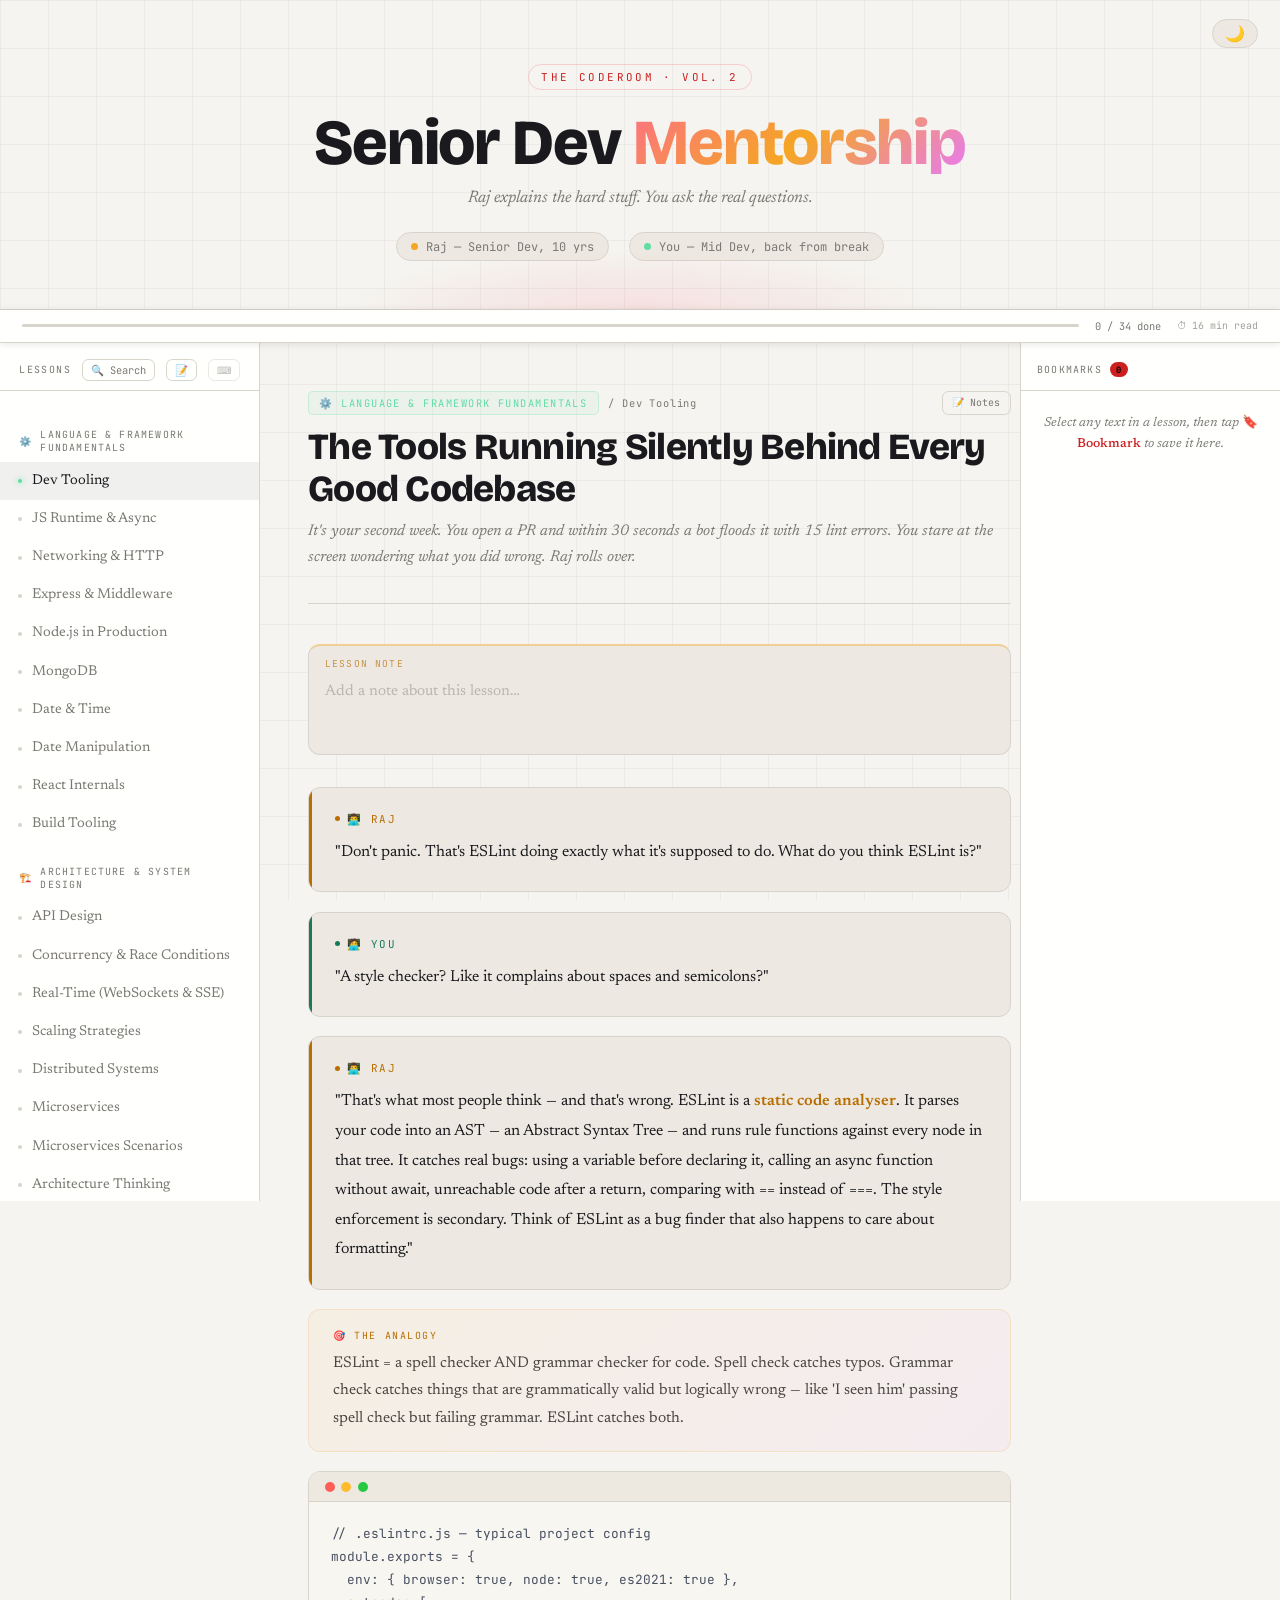
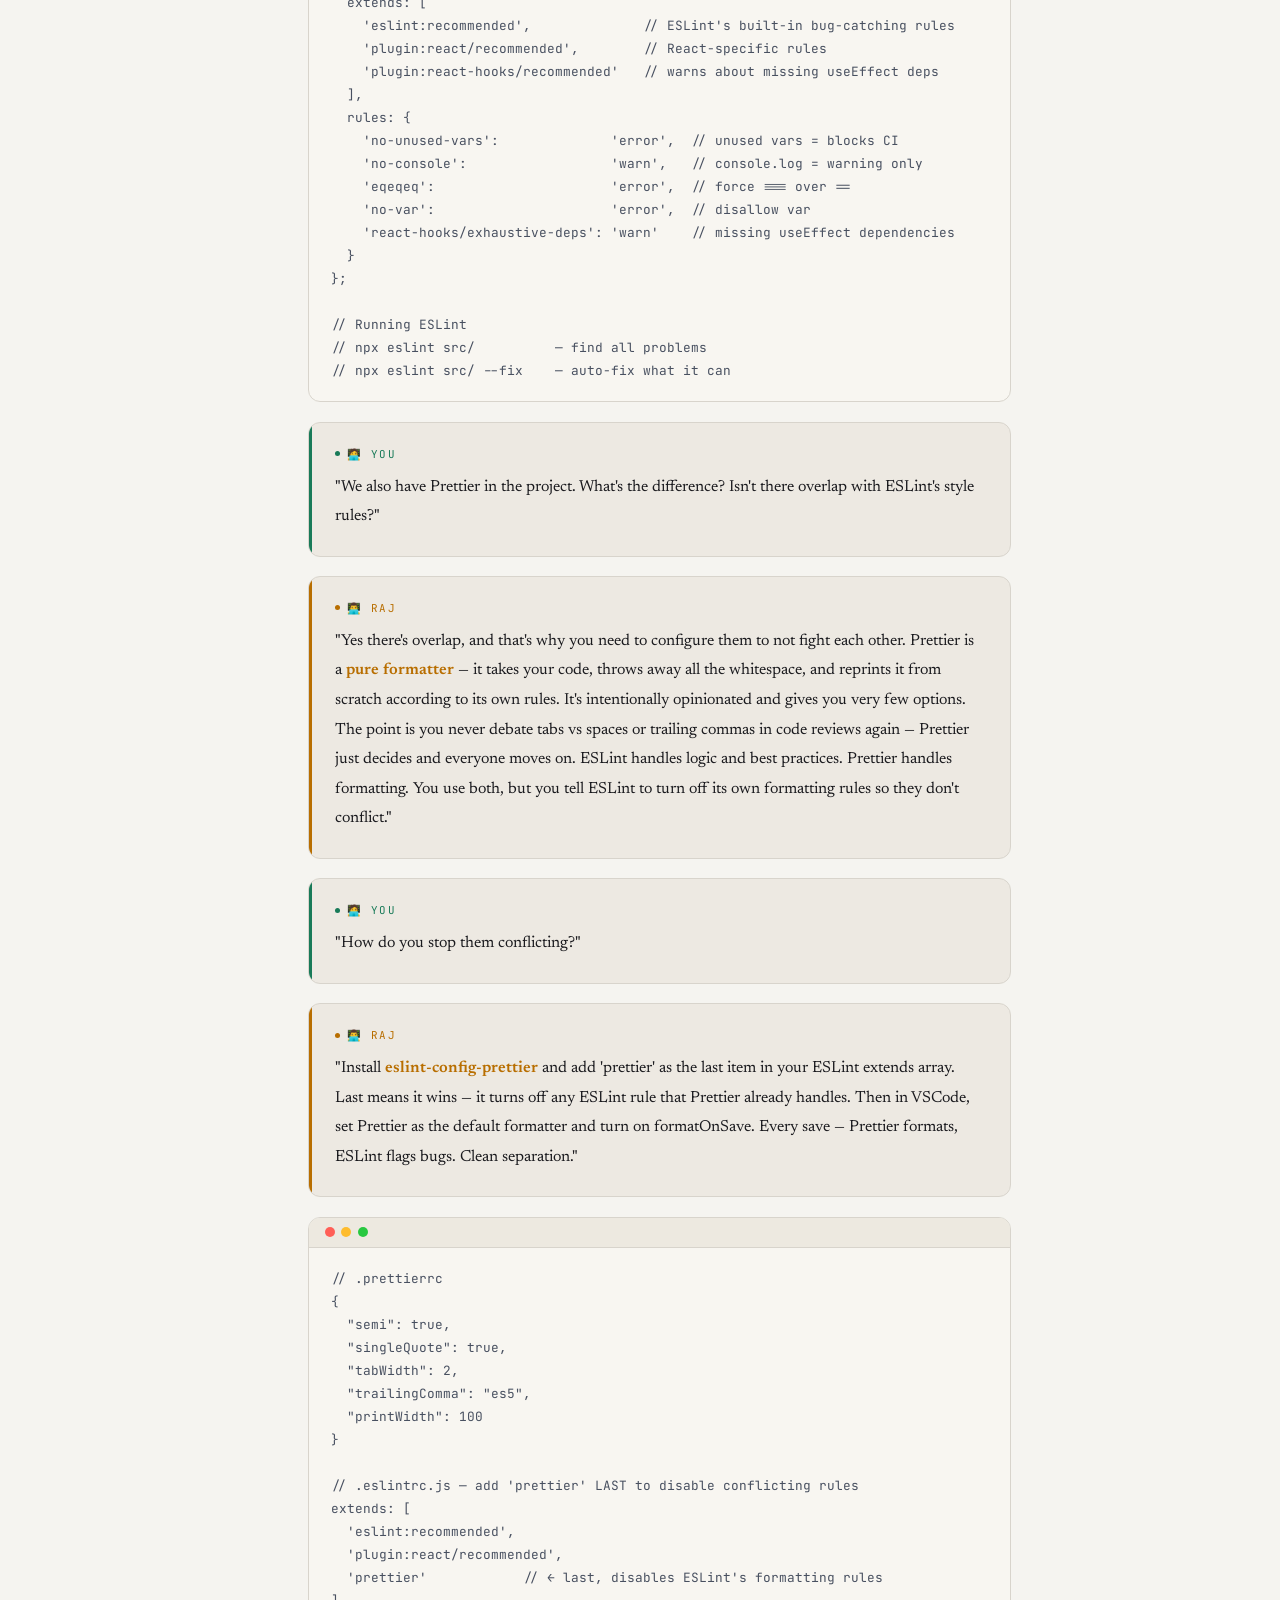
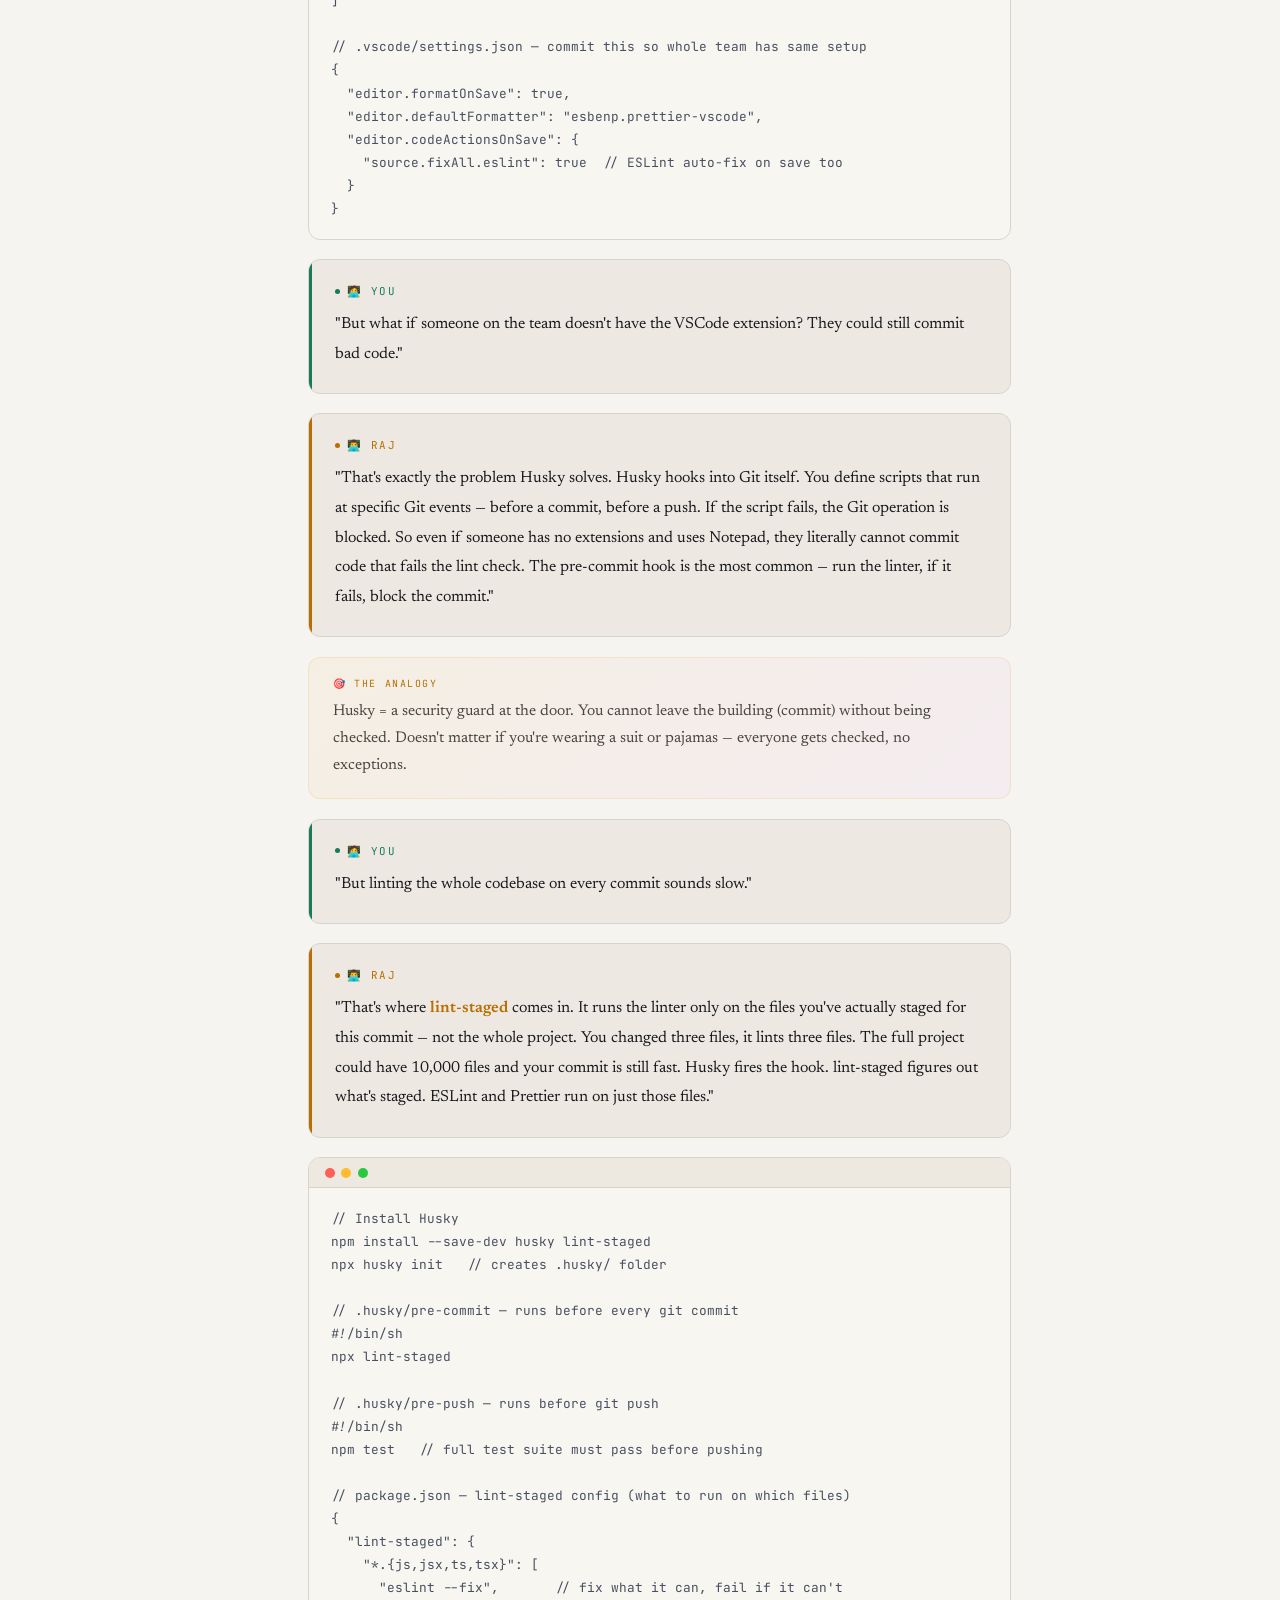
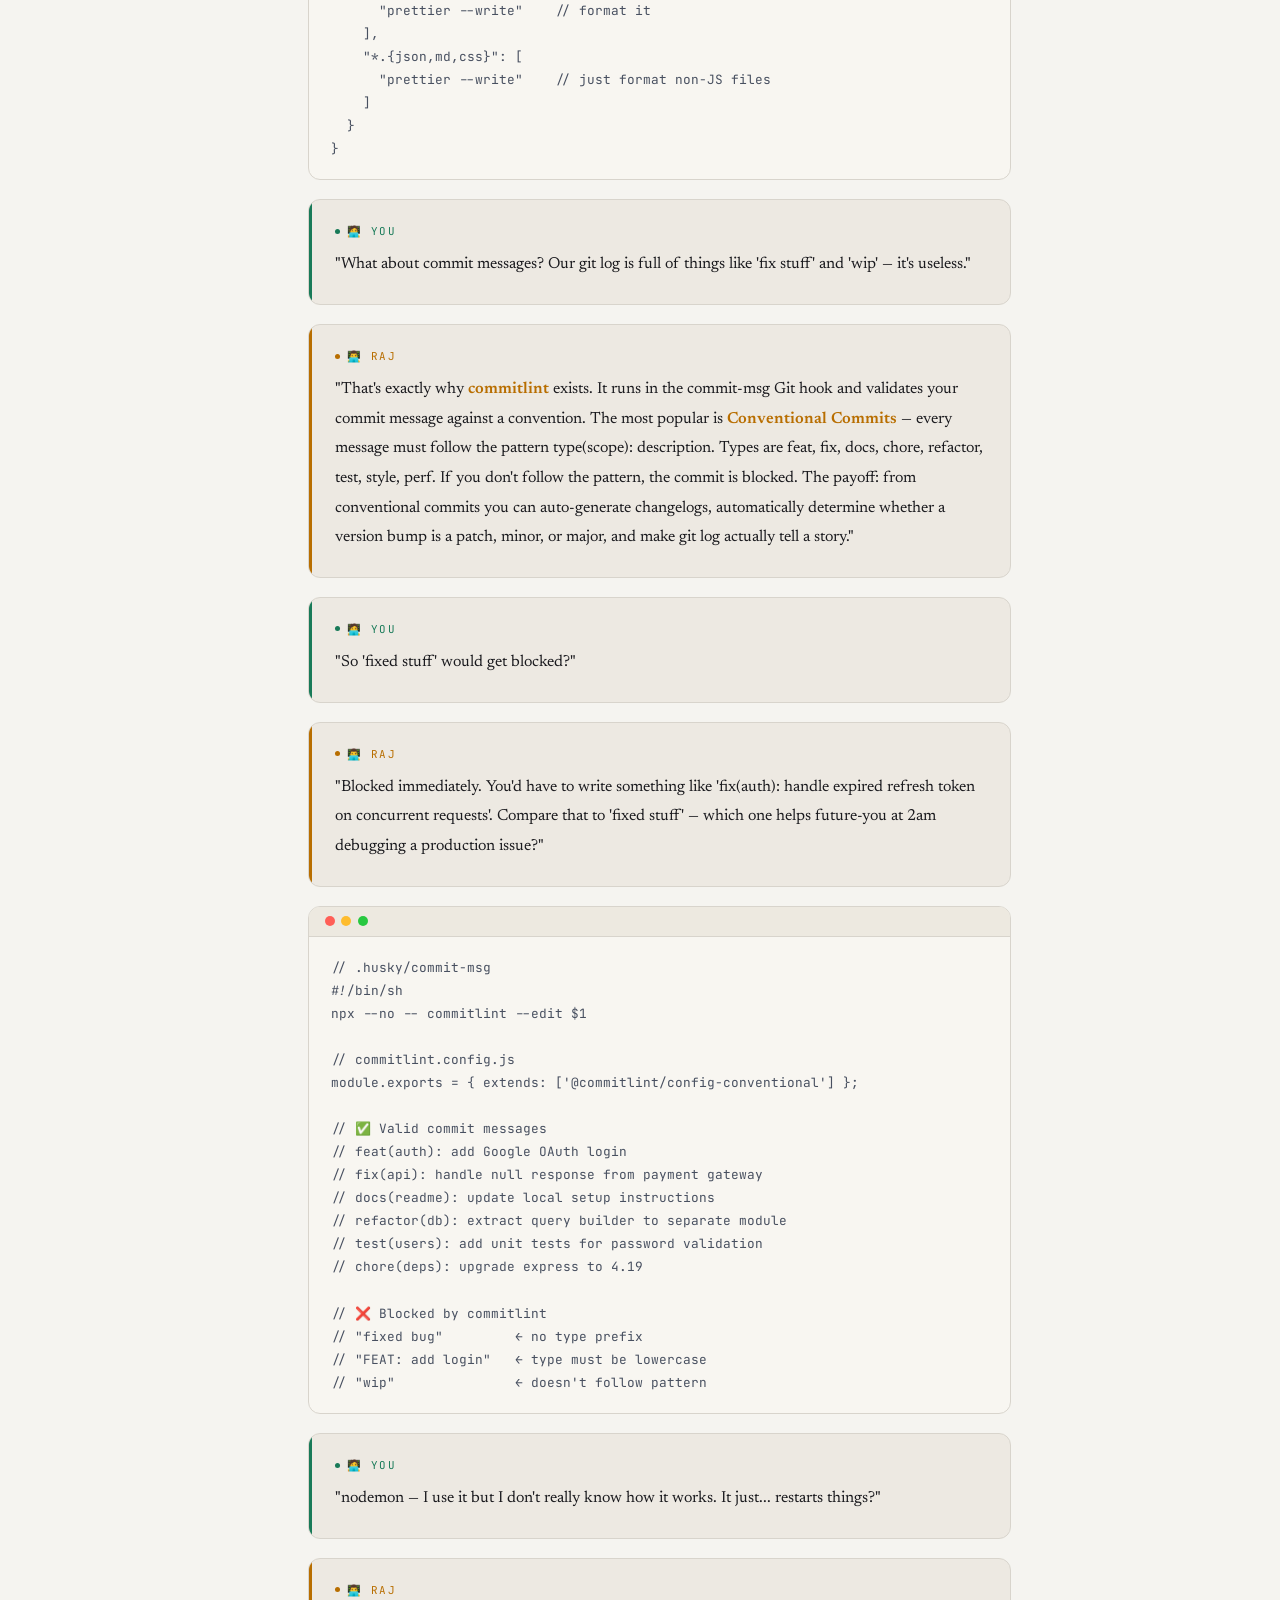
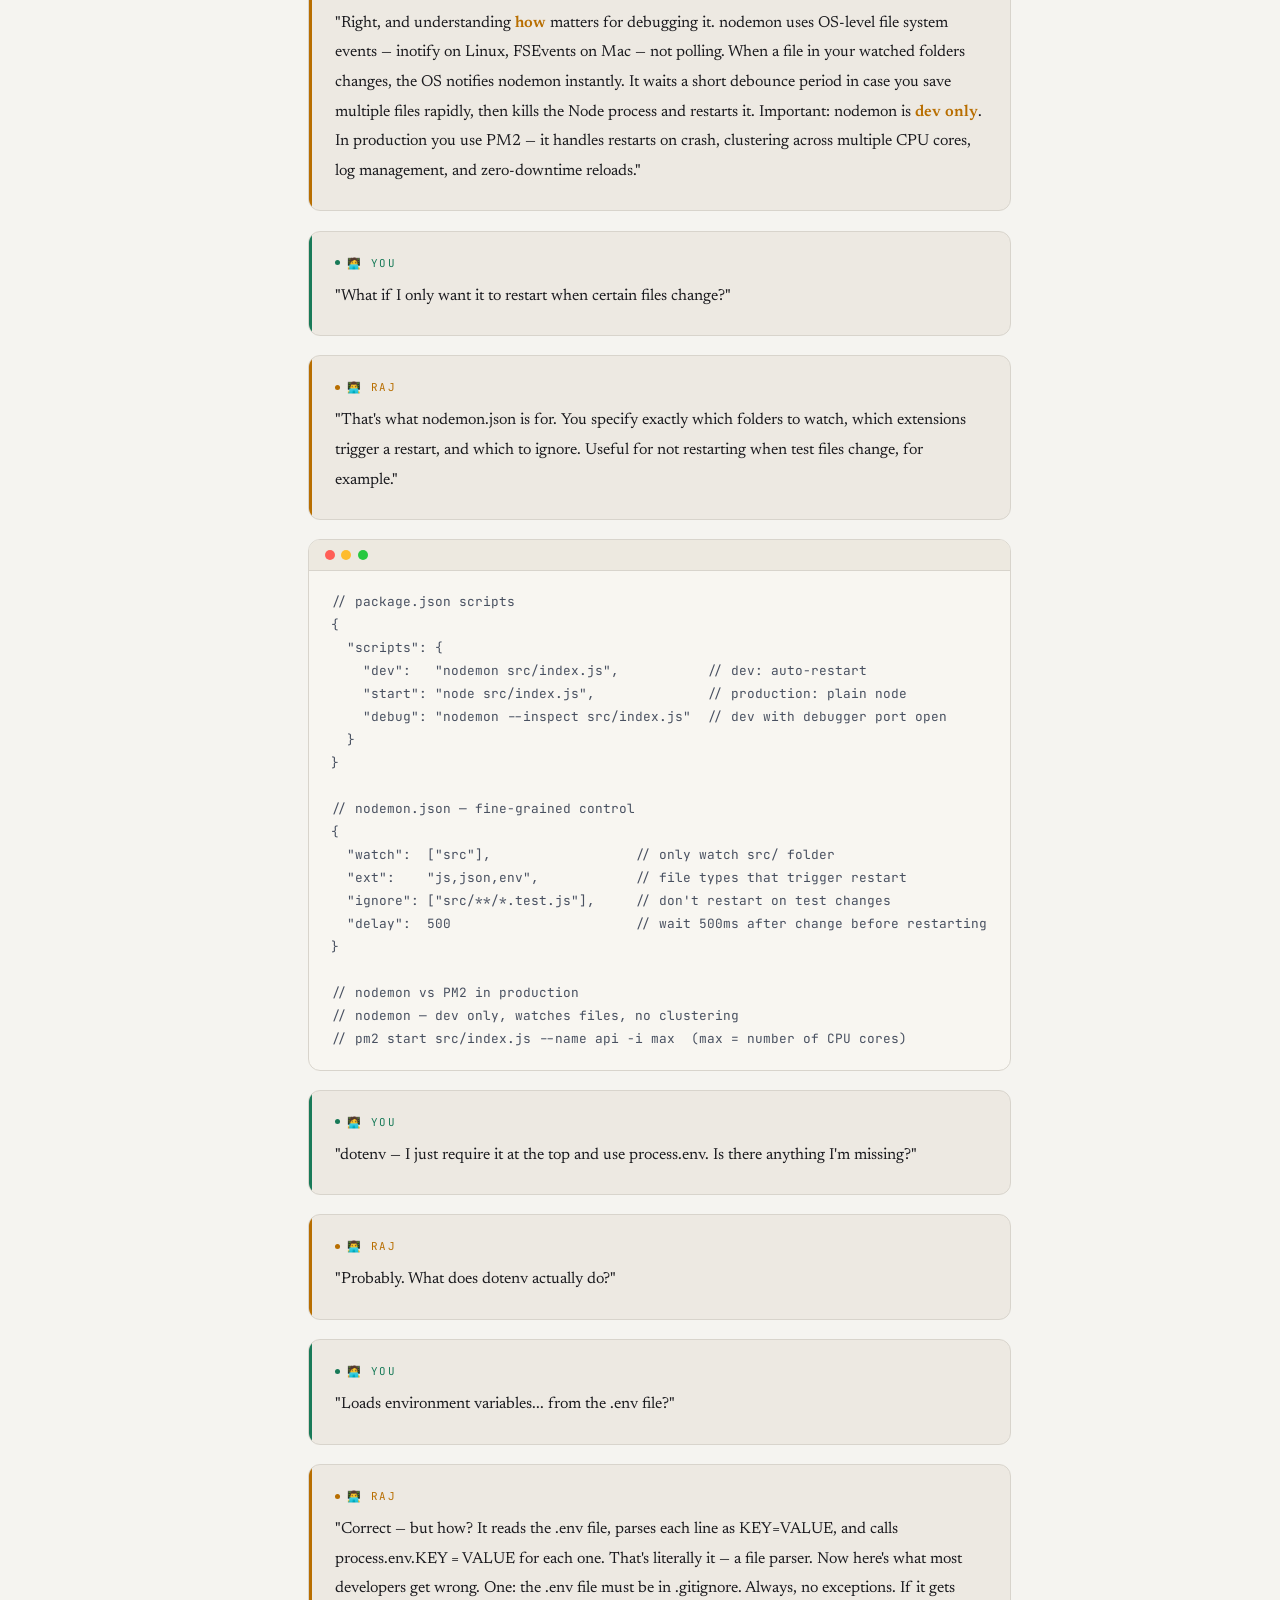
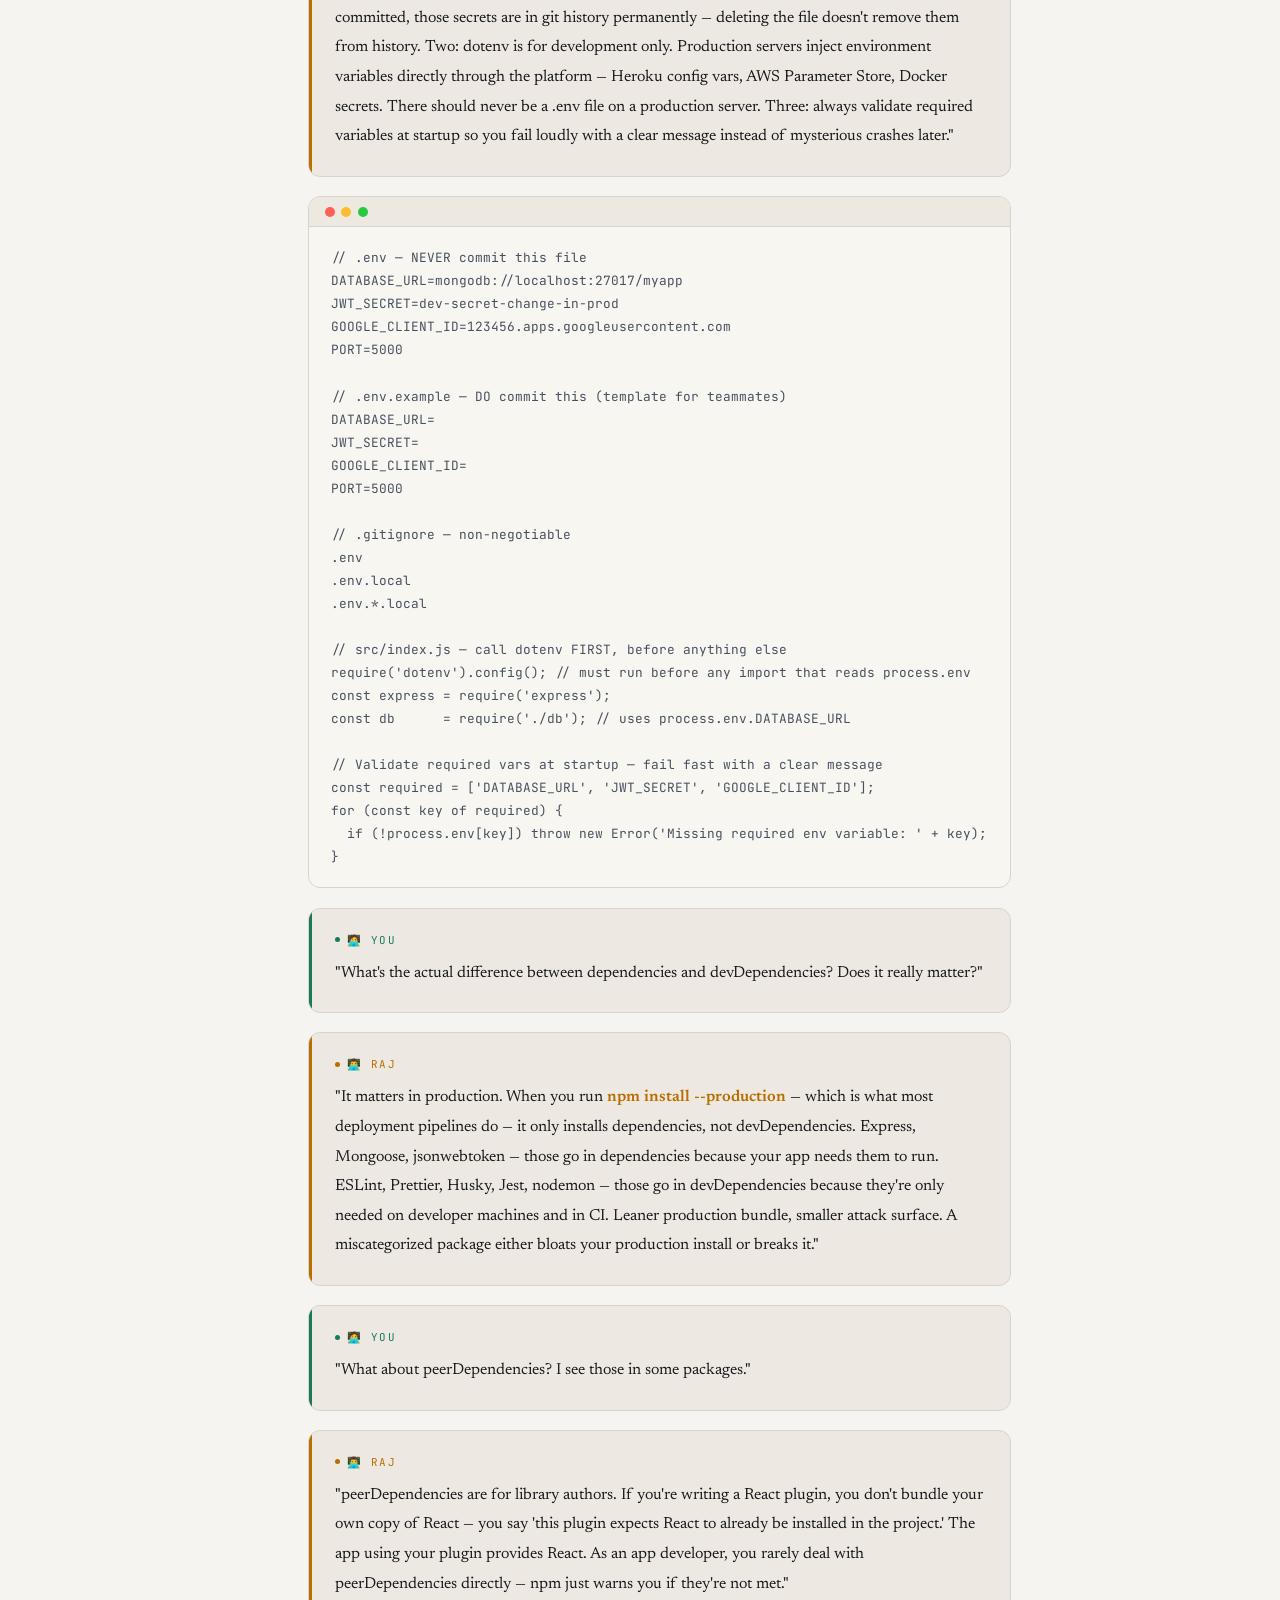
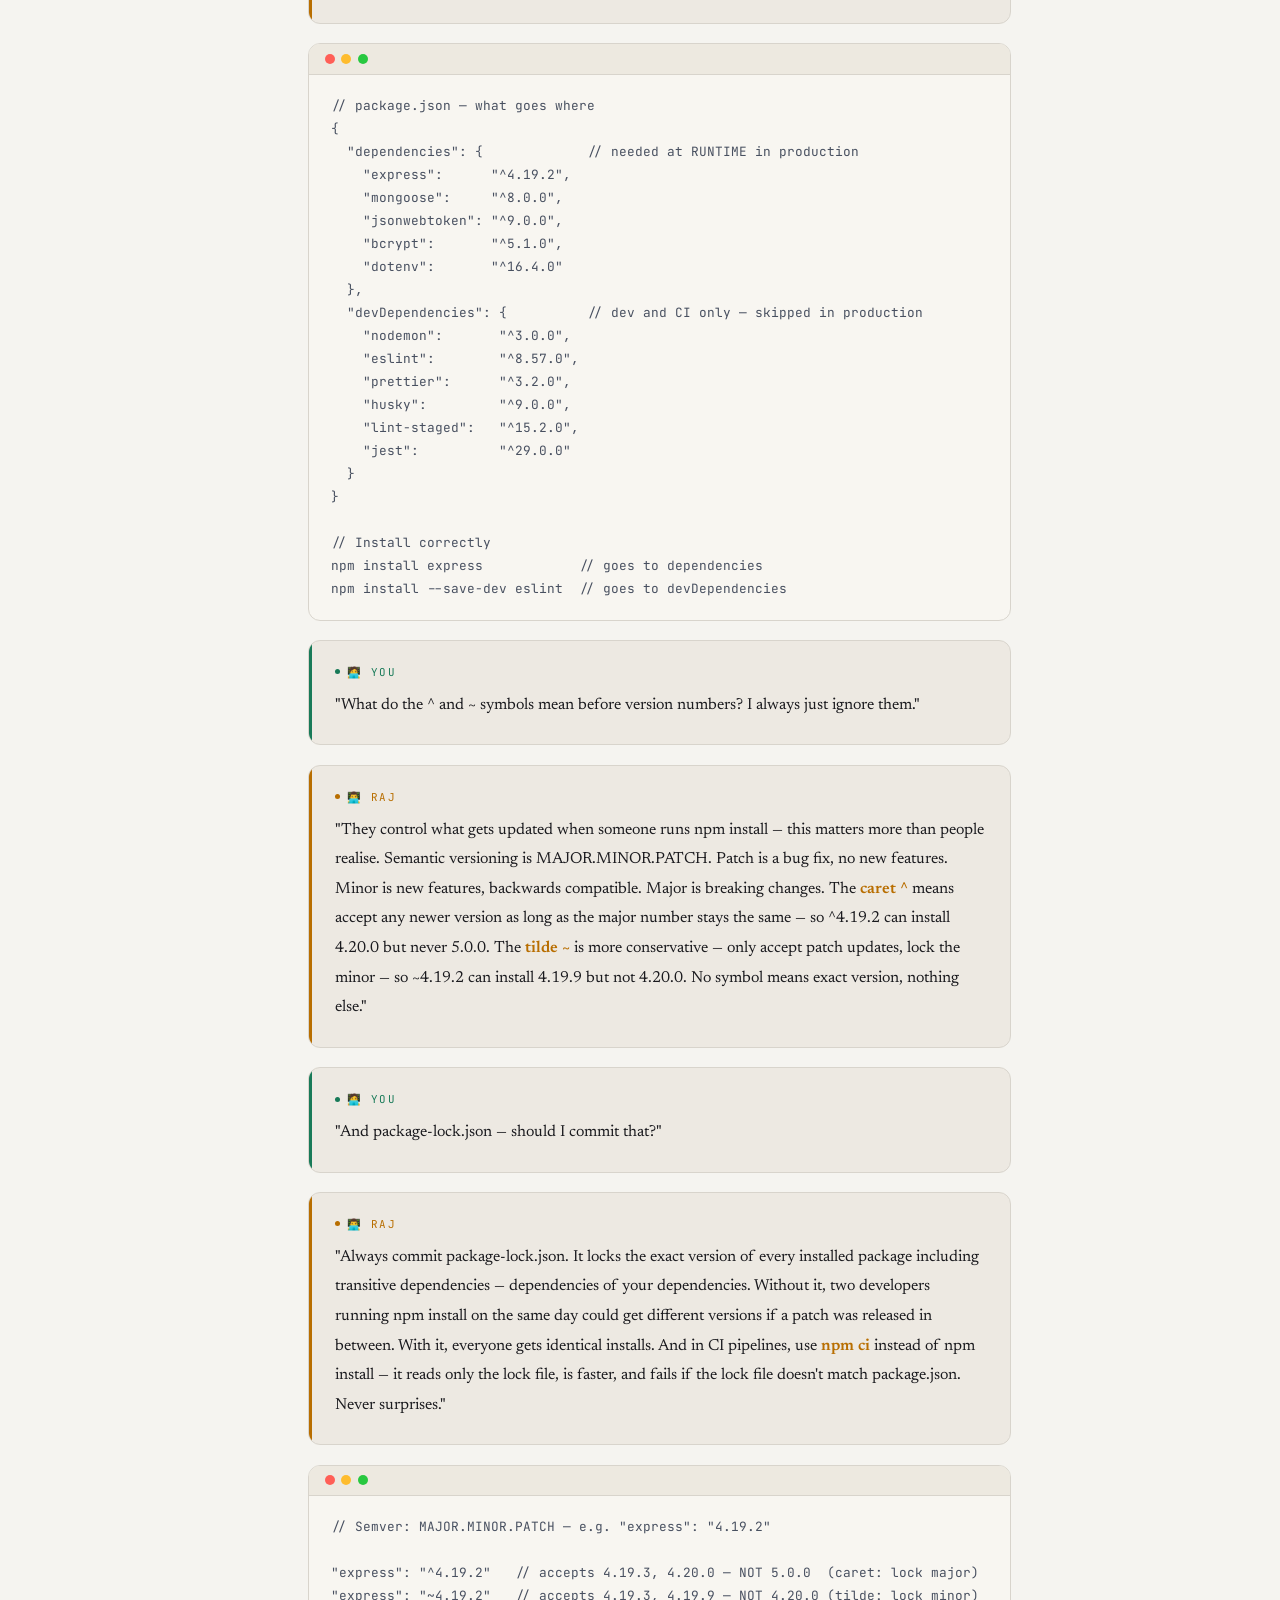
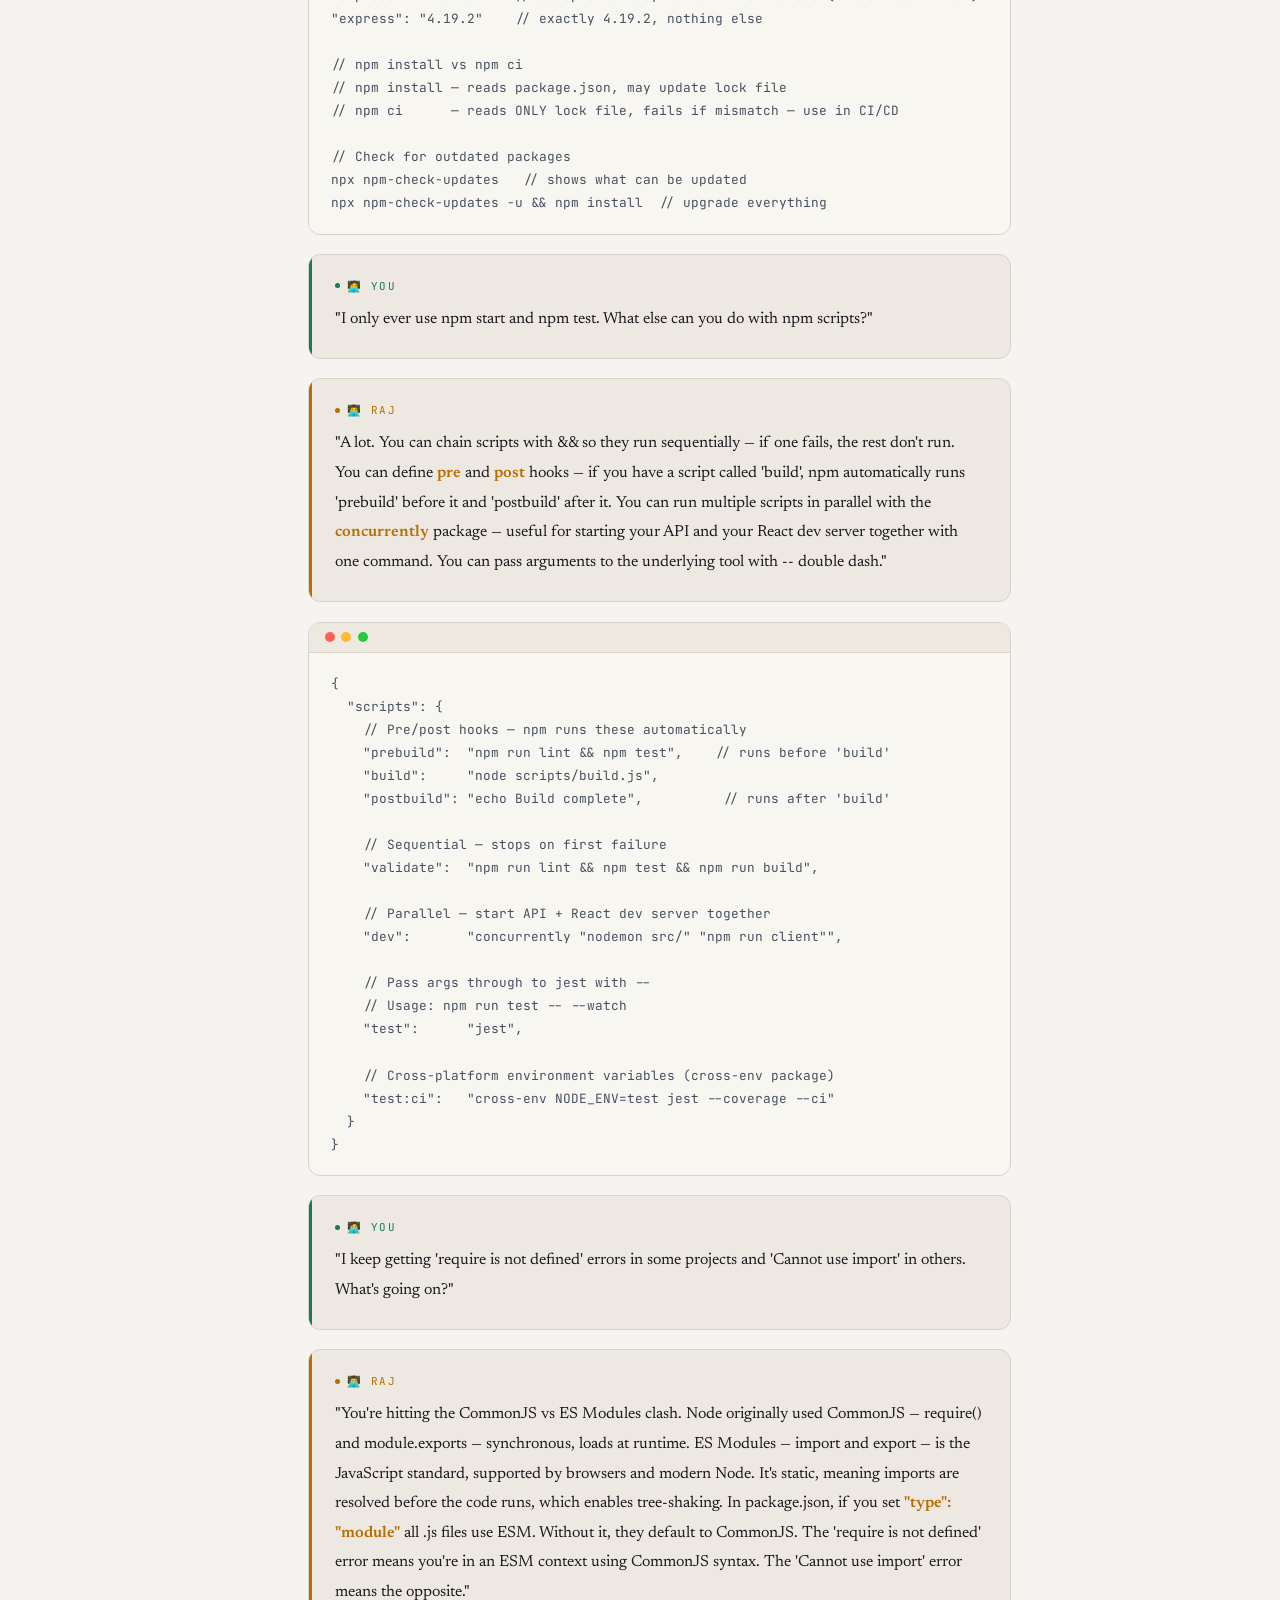
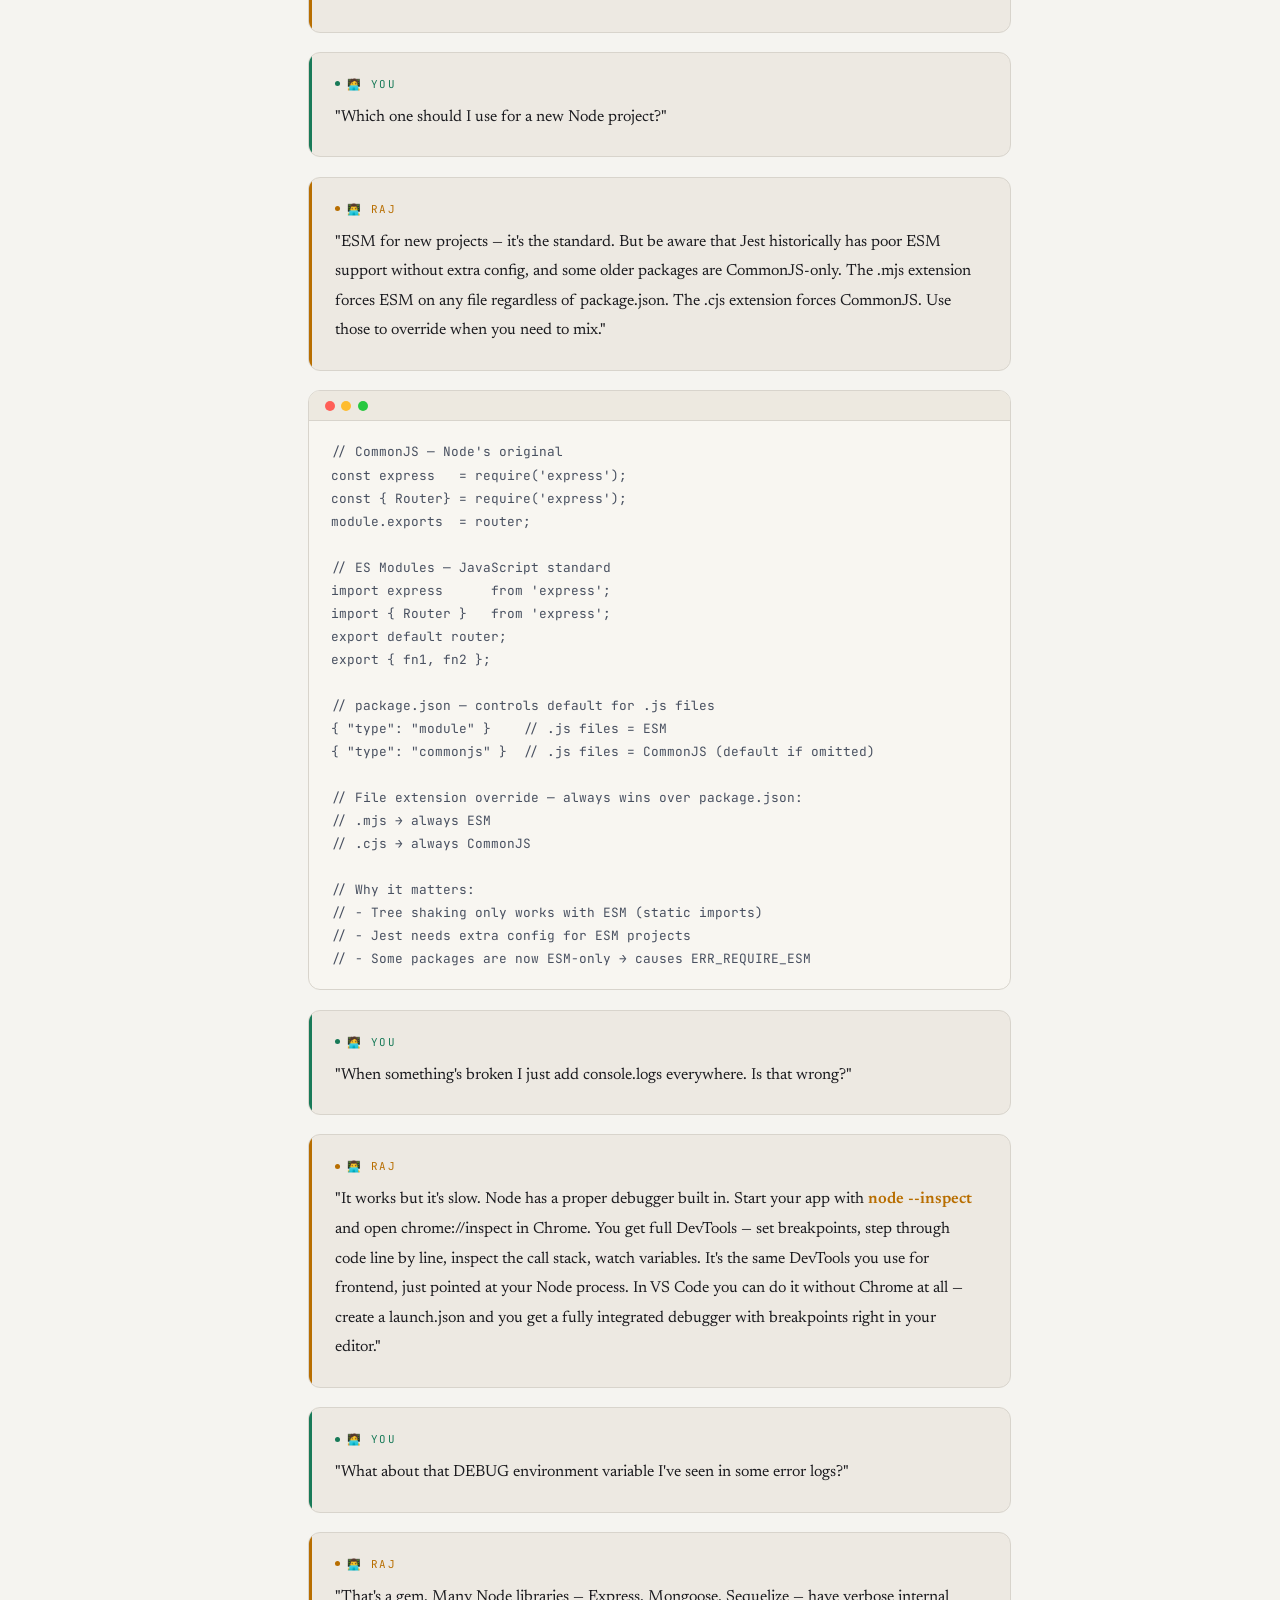
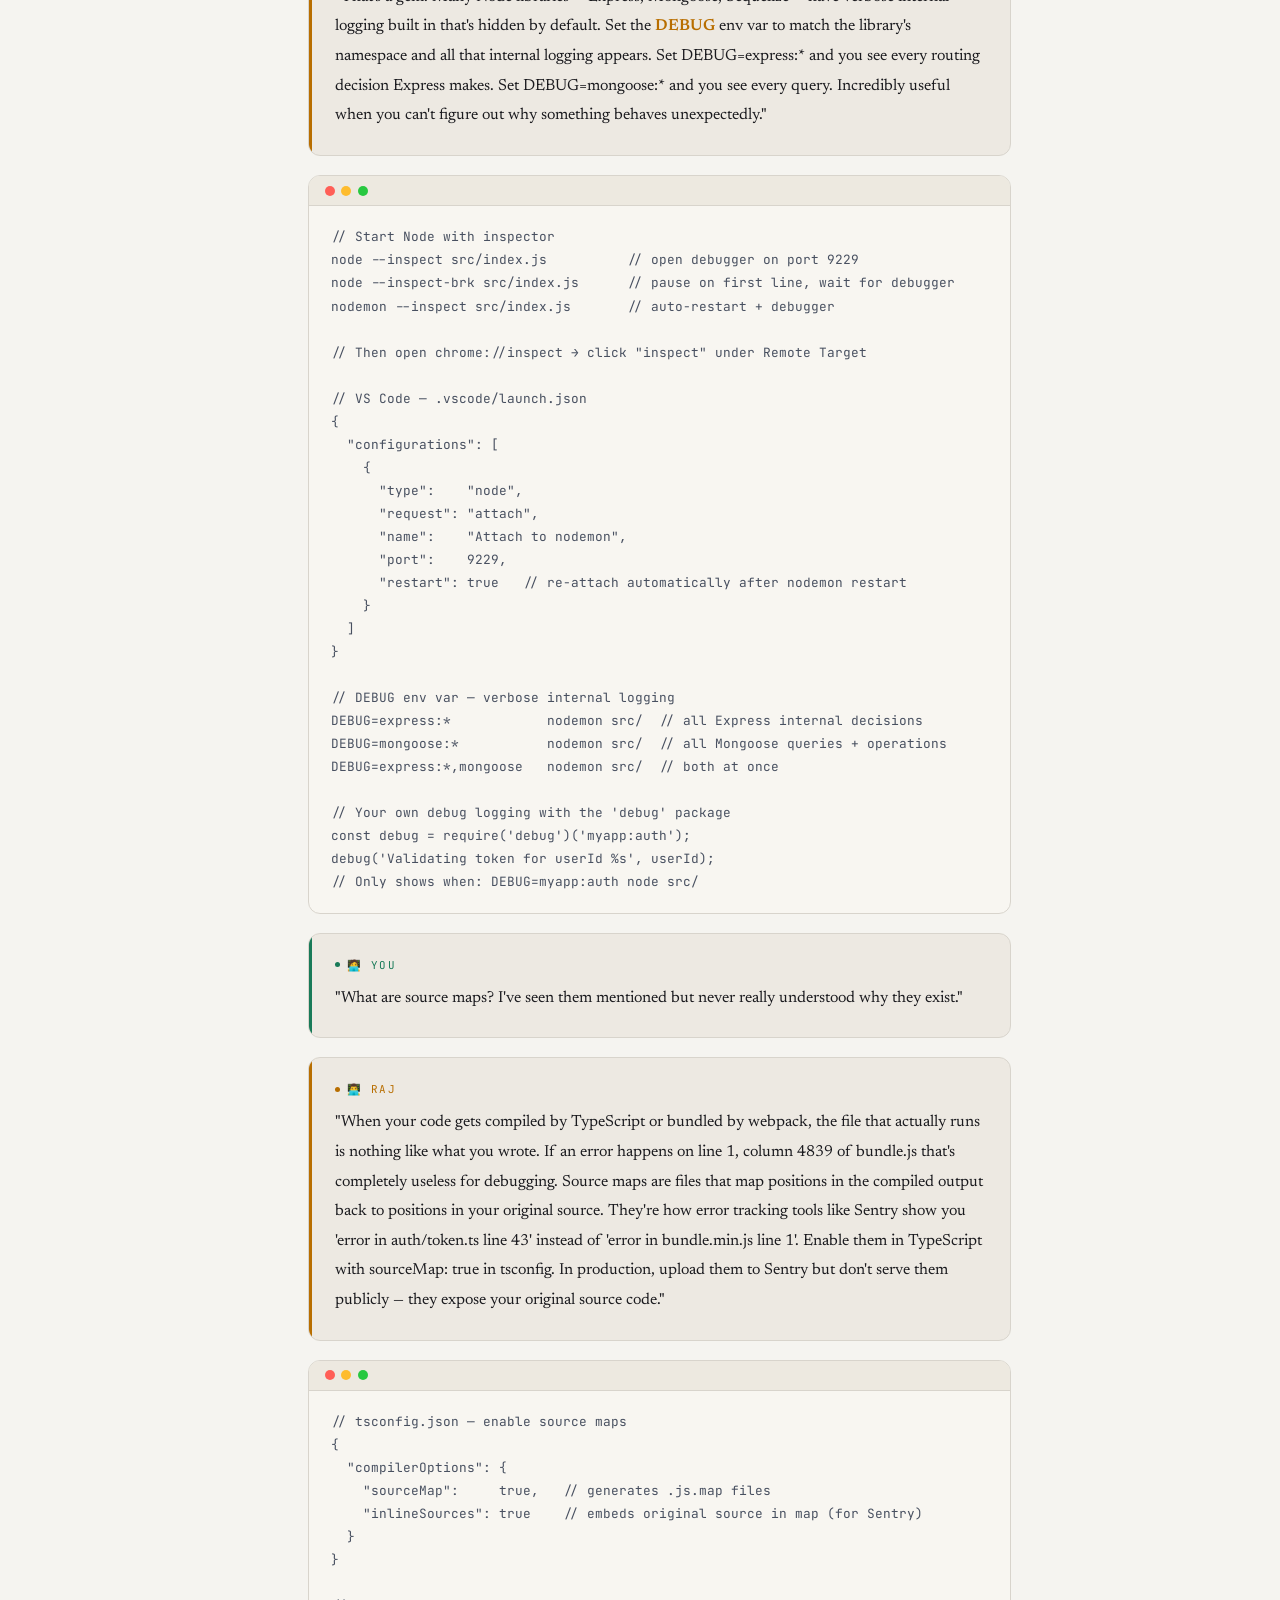
==== commit d5615c64: "Update index.html" ====
--- a/index.html
+++ b/index.html
@@ -179,6 +179,8 @@
 <script src="lesson-microservices-scenarios.js" onerror="console.warn('lesson-microservices-scenarios.js failed to load')"></script>
 <script src="lesson-design-patterns.js" onerror="console.warn('lesson-design-patterns.js failed to load')"></script>
 <script src="lesson-date-manipulation.js" onerror="console.warn('lesson-date-manipulation.js failed to load')"></script>
+
+<script src="lesson-system-design-interviews.js" onerror="console.warn('lesson-system-design-interviews.js failed to load')"></script>
 <script src="lesson-hr-interviews.js" onerror="console.warn('lesson-hr-interviews.js failed to load')"></script>
 
 <script>
@@ -219,6 +221,7 @@
   { ref: () => typeof LESSON_DEPENDENCY_SECURITY !== 'undefined' ? LESSON_DEPENDENCY_SECURITY : null, category: "Security & Production Operations", tag: "Dependency Security" },
   { ref: () => typeof LESSON_OBSERVABILITY       !== 'undefined' ? LESSON_OBSERVABILITY       : null, category: "Security & Production Operations", tag: "Observability & Monitoring" },
   { ref: () => typeof LESSON_INCIDENTS           !== 'undefined' ? LESSON_INCIDENTS           : null, category: "Security & Production Operations", tag: "Production Incident Response" },
+  { ref: () => typeof LESSON_SYSTEM_DESIGN_INTERVIEW !== 'undefined' ? LESSON_SYSTEM_DESIGN_INTERVIEW : null, category: "Career & Interviews", tag: "System Design" },
   { ref: () => typeof LESSON_HR_INTERVIEWS !== 'undefined' ? LESSON_HR_INTERVIEWS : null, category: "Career & Interviews", tag: "HR & Salary Negotiation" },
 ];
 
--- a/base.css
+++ b/base.css
@@ -0,0 +1,1361 @@
+/* =============================================================
+   base.css
+   Design tokens, resets, global styles, theme variables,
+   and all component styles that apply at every viewport.
+   Loaded first — always.
+   ============================================================= */
+
+/* ── RESET ── */
+*, *::before, *::after {
+  box-sizing: border-box;
+  margin: 0;
+  padding: 0;
+}
+
+/* ── DESIGN TOKENS: DARK (default) ── */
+:root {
+  --progress-h:  42px;
+  color-scheme:  dark;
+
+  /* Surfaces */
+  --bg:          #080a0f;
+  --surface:     #0e1118;
+  --card:        #141720;
+  --border:      #1e2230;
+
+  /* Text */
+  --text:        #dfe2ec;
+  --muted:       #5a607a;
+
+  /* Brand accents */
+  --raj:         #f5a623;
+  --you:         #61dca3;
+
+  /* Category palette */
+  --cat1:        #61dca3;
+  --cat2:        #f5a623;
+  --cat3:        #e879f9;
+  --cat4:        #38bdf8;
+  --cat5:        #fb7185;
+
+  /* Code block */
+  --code-bg:     #06080d;
+  --code-topbar: #090b10;
+  --code-text:   #9ca3af;
+
+  /* Misc */
+  --analogy-text: #b8b4ab;
+  --grid-line:    rgba(255,255,255,0.015);
+  --hover-bg:     rgba(255,255,255,0.03);
+  --active-bg:    rgba(255,255,255,0.05);
+  --shadow-dark:  rgba(0,0,0,0.6);
+  --shadow-ring:  rgba(255,255,255,0.04);
+  --result-row:   rgba(255,255,255,0.02);
+  --result-hover: rgba(255,255,255,0.04);
+  --count-bg:     rgba(255,255,255,0.015);
+}
+
+/* ── DESIGN TOKENS: LIGHT ── */
+html[data-theme="light"] {
+  color-scheme: light;
+
+  --bg:          #f5f4f0;
+  --surface:     #fffffe;
+  --card:        #ede9e2;
+  --border:      #d8d4cc;
+  --text:        #1a1a1e;
+  --muted:       #7a7872;
+  --raj:         #b86e00;
+  --you:         #187a58;
+  --cat1:        #187a58;
+  --cat2:        #b86e00;
+  --cat3:        #9c1dab;
+  --cat4:        #0369a1;
+  --cat5:        #cc2020;
+  --code-bg:     #f8f6f1;
+  --code-topbar: #ede9e0;
+  --code-text:   #485060;
+  --analogy-text: #4a4640;
+  --grid-line:    rgba(0,0,0,0.04);
+  --hover-bg:     rgba(0,0,0,0.03);
+  --active-bg:    rgba(0,0,0,0.06);
+  --shadow-dark:  rgba(0,0,0,0.10);
+  --shadow-ring:  rgba(0,0,0,0.05);
+  --result-row:   rgba(0,0,0,0.02);
+  --result-hover: rgba(0,0,0,0.04);
+  --count-bg:     rgba(0,0,0,0.02);
+}
+
+/* ── LIGHT THEME: search overlay & toolbar tint ── */
+html[data-theme="light"] .search-overlay {
+  background: rgba(180,176,168,0.8);
+}
+html[data-theme="light"] #sel-toolbar {
+  border-color: rgba(180,140,80,0.4);
+}
+
+/* ── THEME TRANSITIONS ── */
+body,
+.sidebar, .bookmark-panel,
+.scene, .analogy-card, .code-card, .summary-card,
+header, .progress-wrap,
+.search-box, .search-input-row, .search-results,
+.search-result-group, .search-result-lesson-header,
+.search-hint, .search-empty, .search-count,
+.search-hit, #searchInput, .search-close-btn {
+  transition: background 0.22s ease, border-color 0.22s ease, color 0.22s ease;
+}
+
+/* ── BODY ── */
+body {
+  background:   var(--bg);
+  color:        var(--text);
+  font-family:  'Newsreader', serif;
+  min-height:   100vh;
+  overflow-x:   hidden;   /* prevents viewport expanding to fit wide code lines,
+                              which would scale the whole page down on mobile.
+                              child overflow-x:auto containers (code blocks) are
+                              unaffected — they scroll within their own context. */
+}
+
+/* ── GRID BACKGROUND ── */
+body::before {
+  content: '';
+  position: fixed;
+  inset: 0;
+  background-image:
+    linear-gradient(var(--grid-line) 1px, transparent 1px),
+    linear-gradient(90deg, var(--grid-line) 1px, transparent 1px);
+  background-size: 48px 48px;
+  pointer-events: none;
+  z-index: 0;
+}
+
+/* ── HEADER ── */
+header {
+  position: relative;
+  z-index: 1;
+  padding: 4rem 2rem 3rem;
+  text-align: center;
+  border-bottom: 1px solid var(--border);
+  overflow: hidden;
+}
+header::after {
+  content: '';
+  position: absolute;
+  bottom: -60px;
+  left: 50%;
+  transform: translateX(-50%);
+  width: min(600px, 100%);
+  height: 120px;
+  background: radial-gradient(ellipse, rgba(251,113,133,0.15) 0%, transparent 70%);
+  pointer-events: none;
+}
+.theme-toggle {
+  position: absolute;
+  top: 1.2rem;
+  right: 1.4rem;
+  background: var(--card);
+  border: 1px solid var(--border);
+  border-radius: 2rem;
+  padding: 0.35rem 0.75rem;
+  cursor: pointer;
+  font-size: 1rem;
+  line-height: 1;
+  transition: border-color 0.2s, background 0.2s, transform 0.15s;
+  z-index: 10;
+}
+.theme-toggle:hover {
+  border-color: var(--raj);
+  transform: scale(1.08);
+}
+.vol-tag {
+  display: inline-block;
+  font-family: 'JetBrains Mono', monospace;
+  font-size: 0.68rem;
+  letter-spacing: 0.22em;
+  text-transform: uppercase;
+  color: var(--cat5);
+  border: 1px solid rgba(251,113,133,0.3);
+  padding: 0.3rem 0.8rem;
+  border-radius: 2rem;
+  margin-bottom: 1.2rem;
+}
+header h1 {
+  font-family: 'Bricolage Grotesque', sans-serif;
+  font-weight: 800;
+  font-size: clamp(2.2rem, 6vw, 4rem);
+  line-height: 1.05;
+  letter-spacing: -0.02em;
+}
+header h1 span {
+  background: linear-gradient(135deg, #fb7185 0%, #f5a623 50%, #e879f9 100%);
+  -webkit-background-clip: text;
+  -webkit-text-fill-color: transparent;
+  background-clip: text;
+}
+header p {
+  color: var(--muted);
+  font-style: italic;
+  margin-top: 0.9rem;
+  font-size: 1.05rem;
+}
+.chars {
+  display: flex;
+  justify-content: center;
+  gap: 1.2rem;
+  margin-top: 1.6rem;
+  flex-wrap: wrap;
+}
+.char {
+  display: flex;
+  align-items: center;
+  gap: 0.5rem;
+  font-family: 'JetBrains Mono', monospace;
+  font-size: 0.75rem;
+  color: var(--muted);
+  padding: 0.35rem 0.9rem;
+  border: 1px solid var(--border);
+  border-radius: 2rem;
+  background: var(--card);
+}
+.char .pip {
+  width: 7px;
+  height: 7px;
+  border-radius: 50%;
+  flex-shrink: 0;
+}
+
+/* ── PROGRESS BAR ── */
+.progress-wrap {
+  position: sticky;
+  top: 0;
+  z-index: 200;
+  padding: 0.55rem 1.4rem;
+  border-bottom: 1px solid var(--border);
+  background: var(--surface);
+  display: flex;
+  align-items: center;
+  gap: 1rem;
+  box-shadow: 0 1px 8px var(--shadow-dark);
+}
+.progress-track {
+  flex: 1;
+  min-width: 0;   /* allows flex item to shrink below content size on small screens */
+  height: 3px;
+  background: var(--border);
+  border-radius: 2px;
+  overflow: hidden;
+}
+.progress-fill {
+  height: 100%;
+  background: linear-gradient(90deg, var(--cat5), var(--cat2));
+  border-radius: 2px;
+  transition: width 0.4s ease;
+  width: 0%;
+}
+.progress-label {
+  font-family: 'JetBrains Mono', monospace;
+  font-size: 0.65rem;
+  color: var(--muted);
+  white-space: nowrap;
+}
+.progress-read-time {
+  font-family: 'JetBrains Mono', monospace;
+  font-size: 0.62rem;
+  color: var(--muted);
+  white-space: nowrap;
+  opacity: 0.7;
+  display: flex;
+  align-items: center;
+  gap: 0.3rem;
+}
+
+/* ── APP LAYOUT (base grid — columns overridden per breakpoint) ── */
+.app {
+  position: relative;
+  z-index: 1;
+  display: grid;
+  grid-template-columns: 260px minmax(0, 1fr);   /* default: sidebar + content */
+  align-items: start;
+}
+
+/* ── SIDEBAR ── */
+.sidebar {
+  border-right: 1px solid var(--border);
+  position: sticky;
+  top: var(--progress-h);
+  height: calc(100vh - var(--progress-h));
+  overflow-y: auto;
+  scrollbar-width: thin;
+  scrollbar-color: var(--border) transparent;
+  background: var(--surface);
+  display: flex;
+  flex-direction: column;
+}
+.sidebar-topbar {
+  display: flex;
+  align-items: center;
+  justify-content: space-between;
+  padding: 1rem 1.2rem 0.6rem;
+  border-bottom: 1px solid var(--border);
+  flex-shrink: 0;
+  gap: 0.4rem;
+}
+.sidebar-brand {
+  font-family: 'JetBrains Mono', monospace;
+  font-size: 0.62rem;
+  letter-spacing: 0.14em;
+  text-transform: uppercase;
+  color: var(--muted);
+}
+.sidebar-nav-scroll {
+  flex: 1;
+  overflow-y: auto;
+  padding: 1rem 0;
+  scrollbar-width: thin;
+  scrollbar-color: var(--border) transparent;
+}
+.sidebar-section {
+  margin-bottom: 0.4rem;
+}
+.cat-header {
+  display: flex;
+  align-items: center;
+  gap: 0.5rem;
+  padding: 0.5rem 1.2rem;
+  font-family: 'JetBrains Mono', monospace;
+  font-size: 0.62rem;
+  letter-spacing: 0.12em;
+  text-transform: uppercase;
+  color: var(--muted);
+  margin-top: 0.8rem;
+}
+.lesson-btn {
+  display: flex;
+  align-items: center;
+  width: 100%;
+  text-align: left;
+  padding: 0.6rem 1.2rem 0.6rem 2rem;
+  font-family: 'Newsreader', serif;
+  font-size: 0.88rem;
+  color: var(--muted);
+  background: transparent;
+  border: none;
+  cursor: pointer;
+  transition: all 0.15s;
+  line-height: 1.35;
+  position: relative;
+}
+.lesson-btn::before {
+  content: '';
+  position: absolute;
+  left: 1.1rem;
+  top: 50%;
+  transform: translateY(-50%);
+  width: 4px;
+  height: 4px;
+  border-radius: 50%;
+  background: var(--border);
+  transition: background 0.15s;
+}
+.lesson-btn:hover           { color: var(--text); background: var(--hover-bg); }
+.lesson-btn.active          { color: var(--text); background: var(--active-bg); }
+.lesson-btn.active::before  {
+  background:  var(--active-color, var(--cat5));
+  box-shadow:  0 0 6px var(--active-color, var(--cat5));
+}
+.lesson-btn.completed::after {
+  content:    "✓";
+  color:      #61dca3;
+  font-size:  0.65rem;
+  opacity:    0.85;
+}
+.search-icon-btn {
+  background: none;
+  border: 1px solid var(--border);
+  border-radius: 0.4rem;
+  color: var(--muted);
+  cursor: pointer;
+  padding: 0.3rem 0.5rem;
+  line-height: 1;
+  transition: all 0.15s;
+  display: flex;
+  align-items: center;
+  gap: 0.35rem;
+  font-family: 'JetBrains Mono', monospace;
+  font-size: 0.65rem;
+}
+.search-icon-btn:hover { border-color: var(--raj); color: var(--raj); }
+
+/* ── MAIN CONTENT AREA ── */
+.content {
+  padding: 3rem 3rem 6rem;
+  max-width: 820px;
+  margin-inline: auto;
+  min-width: 0;
+}
+.empty-state {
+  display: flex;
+  flex-direction: column;
+  align-items: center;
+  justify-content: center;
+  min-height: 60vh;
+  gap: 1rem;
+  color: var(--muted);
+  text-align: center;
+}
+.empty-state .big-icon { font-size: 3rem; opacity: 0.4; }
+.empty-state p          { font-style: italic; font-size: 1rem; }
+
+/* ── LESSON CHROME ── */
+.lesson { animation: fadeUp 0.35s ease; }
+
+@keyframes fadeUp {
+  from { opacity: 0; transform: translateY(14px); }
+  to   { opacity: 1; transform: translateY(0); }
+}
+
+.lesson-eyebrow {
+  display: flex;
+  align-items: center;
+  gap: 0.6rem;
+  margin-bottom: 0.7rem;
+  flex-wrap: wrap;
+}
+.lesson-cat-tag {
+  font-family: 'JetBrains Mono', monospace;
+  font-size: 0.65rem;
+  letter-spacing: 0.14em;
+  text-transform: uppercase;
+  padding: 0.25rem 0.65rem;
+  border-radius: 0.3rem;
+  border: 1px solid;
+}
+.lesson-sub-tag {
+  font-family: 'JetBrains Mono', monospace;
+  font-size: 0.65rem;
+  color: var(--muted);
+  letter-spacing: 0.08em;
+}
+.lesson-title {
+  font-family: 'Bricolage Grotesque', sans-serif;
+  font-weight: 800;
+  font-size: clamp(1.6rem, 3.5vw, 2.3rem);
+  line-height: 1.15;
+  letter-spacing: -0.02em;
+  margin-bottom: 0.5rem;
+  overflow-wrap: break-word;
+}
+.lesson-intro {
+  color: var(--muted);
+  font-style: italic;
+  font-size: 0.97rem;
+  line-height: 1.7;
+  margin-bottom: 2.5rem;
+  padding-bottom: 2rem;
+  border-bottom: 1px solid var(--border);
+}
+.lesson-nav {
+  display: flex;
+  justify-content: space-between;
+  margin-top: 3rem;
+  padding-top: 2rem;
+  border-top: 1px solid var(--border);
+  gap: 1rem;
+}
+.nav-btn-arrow {
+  font-family: 'JetBrains Mono', monospace;
+  font-size: 0.78rem;
+  padding: 0.65rem 1.3rem;
+  border-radius: 0.4rem;
+  border: 1px solid var(--border);
+  background: var(--card);
+  color: var(--text);
+  cursor: pointer;
+  transition: all 0.2s;
+  min-width: 90px;
+}
+.nav-btn-arrow:hover:not(:disabled) { border-color: var(--raj); color: var(--raj); }
+.nav-btn-arrow:disabled             { opacity: 0.25; cursor: not-allowed; }
+.nav-btn-arrow.next-btn             { background: var(--raj); color: #000; border-color: var(--raj); font-weight: 500; }
+.nav-btn-arrow.next-btn:hover:not(:disabled) { opacity: 0.85; color: #000; }
+
+.mark-done-btn {
+  display: flex;
+  align-items: center;
+  justify-content: center;
+  gap: 0.5rem;
+  width: fit-content;
+  margin: 1.8rem auto 0;
+  padding: 0.55rem 1.3rem;
+  border-radius: 2rem;
+  border: 1.5px solid var(--border);
+  background: transparent;
+  color: var(--muted);
+  font-family: 'JetBrains Mono', monospace;
+  font-size: 0.72rem;
+  cursor: pointer;
+  transition: all 0.18s;
+  letter-spacing: 0.04em;
+}
+.mark-done-btn:hover { border-color: #61dca3; color: #61dca3; }
+.mark-done-btn.done  { border-color: #61dca3; color: #61dca3; background: #61dca31a; }
+
+/* ── SCENE CARDS ── */
+.scene-wrap { position: relative; }
+
+.scene {
+  background: var(--card);
+  border: 1px solid var(--border);
+  border-radius: 0.75rem;
+  padding: 1.5rem 1.6rem;
+  margin-bottom: 1.2rem;
+  position: relative;
+  overflow: hidden;
+}
+.scene-accent {
+  position: absolute;
+  top: 0;
+  left: 0;
+  width: 3px;
+  height: 100%;
+  border-radius: 0.75rem 0 0 0.75rem;
+}
+.speaker-label {
+  font-family: 'JetBrains Mono', monospace;
+  font-size: 0.68rem;
+  letter-spacing: 0.14em;
+  text-transform: uppercase;
+  margin-bottom: 0.75rem;
+  display: flex;
+  align-items: center;
+  gap: 0.45rem;
+}
+.speaker-label::before {
+  content: '';
+  display: inline-block;
+  width: 5px;
+  height: 5px;
+  border-radius: 50%;
+  background: currentColor;
+}
+.dialogue             { font-size: 1rem; line-height: 1.85; color: var(--text); overflow-wrap: break-word; word-break: break-word; }
+.dialogue em          { color: var(--raj); font-style: normal; font-weight: 600; }
+.dialogue strong      { color: var(--you); }
+
+/* ── ANALOGY CARD ── */
+.analogy-card {
+  background: linear-gradient(135deg, rgba(245,166,35,0.06) 0%, rgba(232,121,249,0.06) 100%);
+  border: 1px solid rgba(245,166,35,0.18);
+  border-radius: 0.75rem;
+  padding: 1.2rem 1.5rem;
+  margin-bottom: 1.2rem;
+}
+.analogy-label {
+  font-family: 'JetBrains Mono', monospace;
+  font-size: 0.62rem;
+  letter-spacing: 0.16em;
+  text-transform: uppercase;
+  color: var(--raj);
+  margin-bottom: 0.5rem;
+}
+.analogy-text { color: var(--analogy-text); font-size: 0.97rem; line-height: 1.75; }
+
+/* ── CODE CARD ── */
+.code-card {
+  background: var(--code-bg);
+  border: 1px solid var(--border);
+  border-radius: 0.75rem;
+  margin-bottom: 1.2rem;
+  overflow: hidden;
+}
+.code-topbar {
+  display: flex;
+  align-items: center;
+  gap: 0.4rem;
+  padding: 0.6rem 1rem;
+  border-bottom: 1px solid var(--border);
+  background: var(--code-topbar);
+}
+.code-dot { width: 10px; height: 10px; border-radius: 50%; }
+.code-body {
+  padding: 1.2rem 1.4rem;
+  font-family: 'JetBrains Mono', monospace;
+  font-size: 0.8rem;
+  line-height: 1.8;
+  color: var(--code-text);
+  white-space: pre;
+  overflow-x: auto;
+  -webkit-overflow-scrolling: touch;
+  width: 100%;           /* constrains to card width so overflow-x:auto actually
+                            creates a scroll container — without this, the element
+                            expands to fit the pre content and never scrolls */
+  box-sizing: border-box;
+}
+
+/* ── SUMMARY CARD ── */
+.summary-card {
+  background: var(--surface);
+  border: 1px solid rgba(97,220,163,0.25);
+  border-radius: 0.75rem;
+  padding: 1.5rem;
+  margin-top: 1rem;
+}
+.summary-title {
+  font-family: 'Bricolage Grotesque', sans-serif;
+  font-weight: 600;
+  font-size: 0.78rem;
+  text-transform: uppercase;
+  letter-spacing: 0.12em;
+  color: var(--you);
+  margin-bottom: 1rem;
+}
+.summary-list {
+  list-style: none;
+  display: flex;
+  flex-direction: column;
+  gap: 0.55rem;
+}
+.summary-list li {
+  font-family: 'Newsreader', serif;
+  font-size: 0.93rem;
+  color: var(--text);
+  padding-left: 1.4rem;
+  position: relative;
+  line-height: 1.7;
+}
+.summary-list li::before { content: '→'; position: absolute; left: 0; color: var(--you); }
+
+/* ── BOOKMARKS PANEL ── */
+.bookmark-panel {
+  display: none;
+  flex-direction: column;
+  border-left: 1px solid var(--border);
+  background: var(--surface);
+  position: sticky;
+  top: var(--progress-h);
+  height: calc(100vh - var(--progress-h));
+  overflow-y: auto;
+  scrollbar-width: thin;
+  scrollbar-color: var(--border) transparent;
+}
+.bookmark-mobile-handle { display: none; }
+.bookmark-header {
+  padding: 1.2rem 1rem 0.8rem;
+  font-family: 'JetBrains Mono', monospace;
+  font-size: 0.62rem;
+  letter-spacing: 0.12em;
+  text-transform: uppercase;
+  color: var(--muted);
+  border-bottom: 1px solid var(--border);
+  display: flex;
+  align-items: center;
+  gap: 0.5rem;
+  flex-shrink: 0;
+}
+.bookmark-badge {
+  background: var(--cat5);
+  color: #000;
+  font-size: 0.55rem;
+  padding: 0.1rem 0.4rem;
+  border-radius: 1rem;
+  letter-spacing: 0;
+  font-weight: 700;
+  min-width: 16px;
+  text-align: center;
+}
+.bookmark-hint {
+  padding: 1.4rem 1rem;
+  color: var(--muted);
+  font-size: 0.8rem;
+  font-style: italic;
+  text-align: center;
+  line-height: 1.6;
+}
+.bookmark-hint strong { font-style: normal; color: var(--cat5); font-weight: 500; }
+.bookmark-items       { flex: 1; overflow-y: auto; }
+.bookmark-group       { border-bottom: 1px solid var(--border); }
+.bookmark-group:last-child { border-bottom: none; }
+.bookmark-group-header {
+  display: flex;
+  align-items: center;
+  gap: 0.4rem;
+  padding: 0.55rem 0.85rem;
+  cursor: pointer;
+  background: var(--card);
+  transition: background 0.12s;
+  user-select: none;
+}
+.bookmark-group-header:hover { background: var(--hover-bg); }
+.bookmark-group-name {
+  flex: 1;
+  font-family: 'JetBrains Mono', monospace;
+  font-size: 0.62rem;
+  letter-spacing: 0.06em;
+  color: var(--text);
+  text-overflow: ellipsis;
+  overflow: hidden;
+  white-space: nowrap;
+}
+.bookmark-group-count {
+  font-family: 'JetBrains Mono', monospace;
+  font-size: 0.58rem;
+  background: var(--cat5);
+  color: #000;
+  padding: 0.1rem 0.38rem;
+  border-radius: 1rem;
+  flex-shrink: 0;
+}
+.bookmark-group-chevron {
+  font-size: 0.6rem;
+  color: var(--muted);
+  transition: transform 0.2s;
+  flex-shrink: 0;
+}
+.bookmark-group.collapsed .bookmark-group-chevron { transform: rotate(-90deg); }
+.bookmark-group-body                               { display: block; }
+.bookmark-group.collapsed .bookmark-group-body     { display: none; }
+.bookmark-entry {
+  display: flex;
+  align-items: flex-start;
+  gap: 0.4rem;
+  padding: 0.5rem 0.85rem 0.5rem 1.3rem;
+  cursor: pointer;
+  border-left: 2px solid transparent;
+  transition: background 0.12s, border-color 0.12s;
+}
+.bookmark-entry:hover     { background: var(--hover-bg); border-left-color: var(--cat5); }
+.bookmark-entry-text {
+  flex: 1;
+  font-size: 0.78rem;
+  color: var(--text);
+  line-height: 1.45;
+  word-break: break-word;
+}
+.bookmark-entry-del {
+  flex-shrink: 0;
+  background: none;
+  border: none;
+  color: var(--muted);
+  cursor: pointer;
+  font-size: 0.68rem;
+  padding: 2px 3px;
+  line-height: 1;
+  border-radius: 0.25rem;
+  transition: color 0.12s, background 0.12s;
+  opacity: 0;
+}
+.bookmark-entry:hover .bookmark-entry-del { opacity: 1; }
+.bookmark-entry-del:hover { color: var(--cat5); background: rgba(251,113,133,0.1); }
+.bookmark-clear {
+  margin: 0.6rem 0.85rem 1rem;
+  padding: 0.4rem 0.6rem;
+  width: calc(100% - 1.7rem);
+  background: none;
+  border: 1px solid var(--border);
+  border-radius: 0.4rem;
+  color: var(--muted);
+  font-family: 'JetBrains Mono', monospace;
+  font-size: 0.65rem;
+  cursor: pointer;
+  transition: all 0.12s;
+  text-align: center;
+}
+.bookmark-clear:hover { border-color: var(--cat5); color: var(--cat5); }
+
+/* ── BOOKMARK HIGHLIGHT (inline mark in lesson text) ── */
+.bookmark-mark {
+  background: rgba(251,113,133,0.2);
+  border-bottom: 1px solid rgba(251,113,133,0.5);
+  border-radius: 2px;
+  cursor: pointer;
+  transition: background 0.15s;
+}
+.bookmark-mark:hover { background: rgba(251,113,133,0.38); }
+.bookmark-mark.flash { background: rgba(251,113,133,0.55) !important; }
+
+/* ── SELECTION TOOLBAR (text → bookmark) ── */
+#sel-toolbar {
+  position: fixed;
+  z-index: 9999;
+  background: var(--surface);
+  border: 1px solid rgba(251,113,133,0.4);
+  border-radius: 0.45rem;
+  padding: 0.25rem;
+  display: flex;
+  align-items: center;
+  gap: 0.2rem;
+  box-shadow: 0 6px 24px var(--shadow-dark), 0 0 0 1px var(--shadow-ring);
+  opacity: 0;
+  pointer-events: none;
+  transition: opacity 0.12s;
+}
+#sel-toolbar.show { opacity: 1; pointer-events: all; }
+.sel-btn {
+  background: var(--cat5);
+  color: #000;
+  border: none;
+  border-radius: 0.4rem;
+  padding: 0.3rem 0.7rem;
+  font-family: 'JetBrains Mono', monospace;
+  font-size: 0.68rem;
+  font-weight: 600;
+  cursor: pointer;
+  white-space: nowrap;
+  transition: opacity 0.12s, transform 0.1s;
+  line-height: 1;
+}
+.sel-btn:hover  { opacity: 0.88; }
+.sel-btn:active { transform: scale(0.97); }
+.sel-label {
+  font-family: 'JetBrains Mono', monospace;
+  font-size: 0.6rem;
+  color: var(--muted);
+  padding: 0 0.35rem;
+  white-space: nowrap;
+}
+
+/* ── SEARCH OVERLAY ── */
+.search-overlay {
+  position: fixed;
+  inset: 0;
+  z-index: 500;
+  background: rgba(0,0,0,0.6);
+  backdrop-filter: blur(4px);
+  display: flex;
+  align-items: flex-start;
+  justify-content: center;
+  padding-top: clamp(4rem, 10vh, 8rem);
+  opacity: 0;
+  pointer-events: none;
+  transition: opacity 0.18s ease;
+}
+.search-overlay.open   { opacity: 1; pointer-events: all; }
+.search-box {
+  width: min(640px, 92vw);
+  background: var(--surface);
+  border: 1px solid var(--border);
+  border-radius: 0.75rem;
+  overflow: hidden;
+  box-shadow: 0 24px 80px var(--shadow-dark), 0 0 0 1px var(--shadow-ring);
+  display: flex;
+  flex-direction: column;
+  max-height: 70vh;
+}
+.search-input-row {
+  display: flex;
+  align-items: center;
+  gap: 0.6rem;
+  padding: 0.9rem 1.1rem;
+  border-bottom: 1px solid var(--border);
+  background: var(--surface);
+  flex-shrink: 0;
+}
+.search-icon    { color: var(--muted); font-size: 0.9rem; flex-shrink: 0; }
+#searchInput {
+  flex: 1;
+  background: none;
+  border: none;
+  outline: none;
+  color: var(--text);
+  font-family: 'JetBrains Mono', monospace;
+  font-size: 0.95rem;
+  caret-color: var(--raj);
+}
+#searchInput::placeholder { color: var(--muted); }
+.search-close-btn {
+  background: none;
+  border: 1px solid var(--border);
+  border-radius: 0.4rem;
+  color: var(--muted);
+  cursor: pointer;
+  font-family: 'JetBrains Mono', monospace;
+  font-size: 0.6rem;
+  padding: 0.2rem 0.45rem;
+  transition: all 0.12s;
+  flex-shrink: 0;
+}
+.search-close-btn:hover { color: var(--text); border-color: var(--text); }
+.search-results {
+  overflow-y: auto;
+  flex: 1;
+  background: var(--surface);
+  scrollbar-width: thin;
+  scrollbar-color: var(--border) transparent;
+}
+.search-empty {
+  padding: 2.5rem 1.5rem;
+  text-align: center;
+  color: var(--muted);
+  font-style: italic;
+  font-size: 0.9rem;
+}
+.search-hint {
+  padding: 1.5rem;
+  color: var(--muted);
+  font-size: 0.82rem;
+  font-family: 'JetBrains Mono', monospace;
+  text-align: center;
+  opacity: 0.7;
+}
+.search-result-group           { border-bottom: 1px solid var(--border); }
+.search-result-group:last-child { border-bottom: none; }
+.search-result-lesson-header {
+  padding: 0.65rem 1.1rem 0.4rem;
+  font-family: 'JetBrains Mono', monospace;
+  font-size: 0.62rem;
+  letter-spacing: 0.1em;
+  text-transform: uppercase;
+  color: var(--muted);
+  background: var(--result-row);
+  display: flex;
+  align-items: center;
+  gap: 0.5rem;
+}
+.search-result-lesson-header .lesson-hit-name { color: var(--text); font-size: 0.68rem; }
+.search-hit {
+  padding: 0.65rem 1.1rem;
+  cursor: pointer;
+  border-left: 2px solid transparent;
+  transition: background 0.1s, border-color 0.1s;
+  display: flex;
+  flex-direction: column;
+  gap: 0.25rem;
+}
+.search-hit:hover            { background: var(--result-hover); border-left-color: var(--raj); }
+.search-hit-type {
+  font-family: 'JetBrains Mono', monospace;
+  font-size: 0.58rem;
+  letter-spacing: 0.1em;
+  text-transform: uppercase;
+  color: var(--muted);
+  opacity: 0.7;
+}
+.search-hit-snippet              { font-size: 0.84rem; color: var(--text); line-height: 1.55; }
+.search-hit-snippet mark {
+  background: rgba(245,166,35,0.28);
+  color: var(--raj);
+  border-radius: 2px;
+  padding: 0 2px;
+}
+.search-count {
+  font-family: 'JetBrains Mono', monospace;
+  font-size: 0.62rem;
+  color: var(--muted);
+  padding: 0.6rem 1.1rem;
+  border-top: 1px solid var(--border);
+  flex-shrink: 0;
+  background: var(--surface);
+}
+.search-match-flash {
+  background: rgba(245,166,35,0.25);
+  border-radius: 3px;
+  outline: 2px solid rgba(245,166,35,0.5);
+  transition: background 0.6s, outline 0.6s;
+}
+.search-match-flash.fade { background: transparent; outline-color: transparent; }
+
+/* ── NOTES: scene note button ── */
+.scene-wrap .note-btn {
+  position: absolute;
+  top: 0.7rem;
+  right: 0.7rem;
+  background: none;
+  border: 1px solid transparent;
+  border-radius: 0.4rem;
+  color: var(--muted);
+  cursor: pointer;
+  font-size: 0.75rem;
+  line-height: 1;
+  padding: 0.28rem 0.38rem;
+  opacity: 0;
+  transition: opacity 0.15s, border-color 0.15s, color 0.15s, background 0.15s;
+  z-index: 2;
+}
+.scene-wrap:hover .note-btn,
+.scene-wrap .note-btn.has-note { opacity: 1; }
+.scene-wrap .note-btn.has-note {
+  color: var(--raj);
+  border-color: rgba(245,166,35,0.35);
+  background: rgba(245,166,35,0.07);
+}
+.scene-wrap .note-btn:hover {
+  color: var(--raj);
+  border-color: rgba(245,166,35,0.4);
+  background: rgba(245,166,35,0.1);
+}
+
+/* ── NOTES: lesson eyebrow button ── */
+.notes-view-btn {
+  margin-left: auto;
+  background: none;
+  border: 1px solid var(--border);
+  border-radius: 0.4rem;
+  color: var(--muted);
+  cursor: pointer;
+  font-family: 'JetBrains Mono', monospace;
+  font-size: 0.62rem;
+  padding: 0.28rem 0.6rem;
+  display: flex;
+  align-items: center;
+  gap: 0.3rem;
+  transition: all 0.15s;
+  flex-shrink: 0;
+}
+.notes-view-btn:hover     { border-color: var(--raj); color: var(--raj); }
+.notes-view-btn.has-notes {
+  border-color: rgba(245,166,35,0.4);
+  color: var(--raj);
+  background: rgba(245,166,35,0.07);
+}
+
+/* ── NOTES: inline note area ── */
+.inline-note {
+  display: none;
+  margin: -0.2rem 0 0.7rem 0;
+  border: 1px solid var(--border);
+  border-top: 2px solid rgba(245,166,35,0.5);
+  border-radius: 0 0 0.75rem 0.75rem;
+  background: var(--card);
+  overflow: hidden;
+  animation: noteSlideDown 0.15s ease;
+}
+@keyframes noteSlideDown {
+  from { opacity: 0; transform: translateY(-6px); }
+  to   { opacity: 1; transform: translateY(0); }
+}
+.inline-note.open { display: block; }
+.inline-note-textarea {
+  display: block;
+  width: 100%;
+  box-sizing: border-box;
+  background: transparent;
+  border: none;
+  outline: none;
+  padding: 0.75rem 1rem 0.5rem;
+  font-family: 'Newsreader', serif;
+  font-size: 0.92rem;
+  color: var(--text);
+  resize: none;
+  min-height: 60px;
+  max-height: 400px;
+  overflow-y: hidden;
+  line-height: 1.7;
+  caret-color: var(--raj);
+}
+.inline-note-textarea::placeholder { color: var(--muted); opacity: 0.5; }
+.inline-note-footer {
+  display: flex;
+  align-items: center;
+  justify-content: space-between;
+  padding: 0.3rem 0.8rem 0.5rem;
+}
+.inline-note-status {
+  font-family: 'JetBrains Mono', monospace;
+  font-size: 0.58rem;
+  color: var(--muted);
+  opacity: 0.6;
+  transition: opacity 0.3s;
+}
+.inline-note-del {
+  background: none;
+  border: none;
+  color: var(--muted);
+  cursor: pointer;
+  font-family: 'JetBrains Mono', monospace;
+  font-size: 0.58rem;
+  padding: 0.15rem 0.3rem;
+  border-radius: 3px;
+  transition: color 0.12s;
+  opacity: 0.6;
+}
+.inline-note-del:hover { color: var(--cat5); opacity: 1; }
+
+/* ── NOTES: lesson-level note ── */
+.lesson-note-wrap {
+  margin-bottom: 2rem;
+  border: 1px solid var(--border);
+  border-top: 2px solid rgba(245,166,35,0.4);
+  border-radius: 0.75rem;
+  background: var(--card);
+  overflow: hidden;
+}
+.lesson-note-label {
+  font-family: 'JetBrains Mono', monospace;
+  font-size: 0.6rem;
+  letter-spacing: 0.12em;
+  text-transform: uppercase;
+  color: var(--raj);
+  opacity: 0.7;
+  padding: 0.6rem 1rem 0;
+  display: flex;
+  align-items: center;
+  justify-content: space-between;
+}
+.lesson-note-del {
+  background: none;
+  border: none;
+  color: var(--muted);
+  cursor: pointer;
+  font-family: 'JetBrains Mono', monospace;
+  font-size: 0.58rem;
+  padding: 0.1rem 0.3rem;
+  border-radius: 0.25rem;
+  opacity: 0;
+  transition: opacity 0.15s, color 0.12s;
+}
+.lesson-note-wrap:hover .lesson-note-del,
+.lesson-note-del.visible { opacity: 1; }
+.lesson-note-del:hover   { color: var(--cat5); }
+.lesson-note-textarea {
+  display: block;
+  width: 100%;
+  box-sizing: border-box;
+  background: transparent;
+  border: none;
+  outline: none;
+  padding: 0.5rem 1rem 0.75rem;
+  font-family: 'Newsreader', serif;
+  font-size: 0.95rem;
+  color: var(--text);
+  resize: none;
+  min-height: 58px;
+  max-height: 400px;
+  overflow-y: hidden;
+  line-height: 1.7;
+  caret-color: var(--raj);
+}
+.lesson-note-textarea::placeholder { color: var(--muted); opacity: 0.45; }
+.lesson-note-status {
+  font-family: 'JetBrains Mono', monospace;
+  font-size: 0.58rem;
+  color: var(--muted);
+  padding: 0 1rem 0.5rem;
+  opacity: 0.5;
+  min-height: 1.2em;
+  display: block;
+}
+
+/* ── NOTES: inline summary panel ── */
+.notes-panel {
+  background: var(--card);
+  border: 1px solid var(--border);
+  border-radius: 0.75rem;
+  margin-bottom: 1.2rem;
+  overflow: hidden;
+  animation: fadeUp 0.2s ease;
+}
+.notes-panel-header {
+  display: flex;
+  align-items: center;
+  gap: 0.5rem;
+  padding: 0.75rem 1rem;
+  border-bottom: 1px solid var(--border);
+  background: var(--surface);
+}
+.notes-panel-title {
+  font-family: 'JetBrains Mono', monospace;
+  font-size: 0.65rem;
+  letter-spacing: 0.1em;
+  text-transform: uppercase;
+  color: var(--muted);
+  flex: 1;
+}
+.notes-panel-close {
+  background: none;
+  border: none;
+  color: var(--muted);
+  cursor: pointer;
+  font-size: 0.8rem;
+  line-height: 1;
+  padding: 0.1rem 0.3rem;
+  border-radius: 3px;
+  transition: color 0.12s;
+}
+.notes-panel-close:hover { color: var(--text); }
+.notes-panel-item {
+  display: flex;
+  gap: 0.75rem;
+  padding: 0.85rem 1rem;
+  border-bottom: 1px solid var(--border);
+  cursor: pointer;
+  transition: background 0.1s;
+}
+.notes-panel-item:last-child { border-bottom: none; }
+.notes-panel-item:hover      { background: var(--hover-bg); }
+.notes-panel-scene-label {
+  font-family: 'JetBrains Mono', monospace;
+  font-size: 0.6rem;
+  color: var(--muted);
+  white-space: nowrap;
+  padding-top: 0.15rem;
+  opacity: 0.7;
+  min-width: 2.5rem;
+}
+.notes-panel-note-text {
+  font-size: 0.85rem;
+  color: var(--text);
+  line-height: 1.55;
+  word-break: break-word;
+}
+.notes-panel-empty {
+  padding: 1.5rem 1rem;
+  text-align: center;
+  color: var(--muted);
+  font-style: italic;
+  font-size: 0.85rem;
+}
+
+/* ── ALL NOTES MODAL ── */
+.all-notes-overlay {
+  display: none;
+  position: fixed;
+  inset: 0;
+  background: rgba(0,0,0,0.72);
+  z-index: 997;
+  align-items: flex-start;
+  justify-content: center;
+  padding-top: 5vh;
+  overflow-y: auto;
+}
+.all-notes-overlay.open { display: flex; }
+.all-notes-modal {
+  background: var(--surface);
+  border: 1px solid var(--border);
+  border-radius: 0.75rem;
+  width: min(660px, 94vw);
+  max-height: 84vh;
+  overflow-y: auto;
+  margin-bottom: 3rem;
+  position: relative;
+}
+.all-notes-header {
+  position: sticky;
+  top: 0;
+  background: var(--surface);
+  border-bottom: 1px solid var(--border);
+  padding: 1.1rem 1.5rem;
+  display: flex;
+  align-items: center;
+  justify-content: space-between;
+  z-index: 1;
+}
+.all-notes-title {
+  font-family: 'JetBrains Mono', monospace;
+  font-size: 0.66rem;
+  letter-spacing: 0.12em;
+  text-transform: uppercase;
+  color: var(--muted);
+}
+.all-notes-close {
+  background: none;
+  border: none;
+  color: var(--muted);
+  cursor: pointer;
+  font-size: 1rem;
+  padding: 0.2rem 0.4rem;
+}
+.all-notes-close:hover { color: var(--text); }
+.all-notes-empty {
+  padding: 3rem 2rem;
+  text-align: center;
+  color: var(--muted);
+  font-size: 0.85rem;
+  font-style: italic;
+  line-height: 1.7;
+}
+.all-notes-group           { border-bottom: 1px solid var(--border); }
+.all-notes-group:last-child { border-bottom: none; }
+.all-notes-group-hdr {
+  padding: 0.8rem 1.5rem 0.3rem;
+  font-family: 'JetBrains Mono', monospace;
+  font-size: 0.58rem;
+  letter-spacing: 0.1em;
+  text-transform: uppercase;
+  color: var(--muted);
+  display: flex;
+  align-items: center;
+  gap: 0.5rem;
+}
+.all-notes-item {
+  padding: 0.5rem 1.5rem 0.85rem 1.5rem;
+  cursor: pointer;
+  transition: background 0.12s;
+}
+.all-notes-item:hover      { background: var(--bg); }
+.all-notes-item-meta {
+  font-family: 'JetBrains Mono', monospace;
+  font-size: 0.57rem;
+  color: var(--muted);
+  margin-bottom: 0.3rem;
+  opacity: 0.7;
+}
+.all-notes-item-text {
+  font-size: 0.86rem;
+  line-height: 1.65;
+  color: var(--text);
+  white-space: pre-wrap;
+}
+
+/* ── KEYBOARD SHORTCUT MODAL ── */
+.kb-overlay {
+  display: none;
+  position: fixed;
+  inset: 0;
+  background: rgba(0,0,0,0.72);
+  z-index: 999;
+  align-items: center;
+  justify-content: center;
+}
+.kb-overlay.open { display: flex; }
+.kb-modal {
+  background: var(--surface);
+  border: 1px solid var(--border);
+  border-radius: 0.75rem;
+  padding: 1.8rem 2rem;
+  max-width: 360px;
+  width: 90%;
+}
+.kb-title {
+  font-family: 'JetBrains Mono', monospace;
+  font-size: 0.68rem;
+  letter-spacing: 0.12em;
+  text-transform: uppercase;
+  color: var(--muted);
+  margin-bottom: 1.2rem;
+}
+.kb-row {
+  display: flex;
+  justify-content: space-between;
+  align-items: center;
+  padding: 0.42rem 0;
+  border-bottom: 1px solid var(--border);
+  font-size: 0.82rem;
+}
+.kb-row:last-child { border-bottom: none; }
+.kb-label          { color: var(--text); opacity: 0.8; }
+kbd {
+  font-family: 'JetBrains Mono', monospace;
+  font-size: 0.66rem;
+  background: var(--bg);
+  border: 1px solid var(--border);
+  border-radius: 4px;
+  padding: 0.12rem 0.42rem;
+  color: var(--raj);
+}
+
+/* ── MOBILE NAV (hidden on desktop/tablet, shown via tablet.css) ── */
+.mobile-bottom-nav  { display: none; }
+.mobile-nav-toggle  { display: none; }
+.mobile-bookmark-toggle { display: none; }
+
+/* ── DIMMING OVERLAY ── */
+.overlay {
+  display: none;
+  position: fixed;
+  inset: 0;
+  background: rgba(0,0,0,0.6);
+  z-index: 140;
+}
+.overlay.show { display: block; }
--- a/mobile.css
+++ b/mobile.css
@@ -0,0 +1,159 @@
+/* =============================================================
+   mobile.css
+   Layout and overrides for screens up to 767px.
+   Loaded after base.css.
+   Applies: single-column, slide-in sidebar, bottom nav bar,
+            bookmark bottom sheet, search overlay adjustments.
+   ============================================================= */
+
+@media (max-width: 767px) {
+
+  /* ── SINGLE-COLUMN GRID ── */
+  .app {
+    grid-template-columns: minmax(0, 1fr);
+    overflow-x: hidden;   /* prevents fixed sidebar / bookmark panel from
+                             expanding the grid container past viewport width */
+  }
+
+  /* ── SIDEBAR: slide-in drawer from left ──
+     Starts below progress bar so the sticky bar
+     is never obscured by the sliding panel.          */
+  .sidebar {
+    position: fixed;
+    top: var(--progress-h);
+    left: 0;
+    width: 82vw;
+    max-width: 300px;
+    height: calc(100vh - var(--progress-h));
+    z-index: 150;
+    transform: translateX(-100%);
+    transition: transform 0.3s ease;
+  }
+  .sidebar.open {
+    transform: translateX(0);
+  }
+
+  /* ── CONTENT: extra bottom padding for nav bar ── */
+  .content {
+    padding: 2rem 1.5rem 5rem;
+  }
+
+  /* ── SIDEBAR TOPBAR: tighter on small screens ── */
+  .sidebar-topbar {
+    padding: 1.2rem 1rem 0.8rem;
+  }
+
+  /* ── BOOKMARK PANEL: bottom sheet ──
+     Capped at 55vh (was 72vh) so it doesn't
+     dominate the screen on small phones.             */
+  .bookmark-panel {
+    display: flex !important;
+    position: fixed;
+    bottom: 0;
+    left: 0;
+    right: 0;
+    top: auto;
+    height: 55vh;
+    max-height: 55vh;
+    border-left: none;
+    border-top: 1px solid var(--border);
+    border-radius: 1rem 1rem 0 0;
+    z-index: 160;
+    transform: translateY(105%);
+    transition: transform 0.3s ease;
+    overflow-y: auto;
+  }
+  .bookmark-panel.mobile-open {
+    transform: translateY(0);
+  }
+
+  /* ── BOOKMARK DRAG HANDLE ── */
+  .bookmark-mobile-handle {
+    display: block;
+    width: 36px;
+    height: 4px;
+    background: var(--border);
+    border-radius: 2px;
+    margin: 0.75rem auto 0;
+    flex-shrink: 0;
+  }
+
+  /* ── LEGACY FLOATING BUTTONS: suppress ──
+     Replaced entirely by .mobile-bottom-nav.         */
+  .mobile-nav-toggle      { display: none !important; }
+  .mobile-bookmark-toggle { display: none !important; }
+
+  /* ── BOTTOM NAV BAR ──
+     4-tab bar: Lessons / Bookmarks / Search / Notes.
+     z-index 200 keeps it above all panels.           */
+  .mobile-bottom-nav {
+    display: flex;
+    position: fixed;
+    bottom: 0;
+    left: 0;
+    right: 0;
+    height: 56px;
+    background: var(--surface);
+    border-top: 1px solid var(--border);
+    z-index: 200;
+    align-items: stretch;
+  }
+  .mobile-nav-tab {
+    flex: 1;
+    display: flex;
+    flex-direction: column;
+    align-items: center;
+    justify-content: center;
+    gap: 3px;
+    background: none;
+    border: none;
+    color: var(--muted);
+    font-family: 'JetBrains Mono', monospace;
+    font-size: 0.55rem;
+    letter-spacing: 0.06em;
+    text-transform: uppercase;
+    cursor: pointer;
+    transition: color 0.15s, background 0.15s;
+    position: relative;
+    padding: 0;
+  }
+  .mobile-nav-tab:active { background: var(--hover-bg); }
+  .mobile-nav-tab.active { color: var(--raj); }
+  .mobile-nav-tab .tab-icon {
+    font-size: 1.1rem;
+    line-height: 1;
+  }
+  .mobile-nav-tab .tab-badge {
+    position: absolute;
+    top: 6px;
+    right: calc(50% - 18px);
+    background: var(--cat5);
+    color: #000;
+    font-size: 0.5rem;
+    font-weight: 700;
+    padding: 0.08rem 0.32rem;
+    border-radius: 1rem;
+    min-width: 14px;
+    text-align: center;
+    line-height: 1.4;
+  }
+
+  /* ── PROGRESS BAR: hide read-time to prevent overflow ── */
+  .progress-read-time {
+    display: none !important;
+  }
+
+  /* ── SEARCH OVERLAY: adapt to virtual keyboard ──
+     Reduced top padding so results stay visible
+     when the keyboard pushes the viewport up.        */
+  .search-overlay {
+    padding-top: 1rem;
+    align-items: flex-start;
+  }
+  .search-box {
+    max-height: calc(100vh - 2rem);
+    border-radius: 0.75rem;
+    margin-top: env(safe-area-inset-top, 0px);
+  }
+
+}
--- a/tablet.css
+++ b/tablet.css
@@ -0,0 +1,48 @@
+/* =============================================================
+   tablet.css
+   Layout and overrides for screens 768px–1139px.
+   Loaded after base.css, before desktop.css.
+   Applies: 2-column grid, sidebar sticky, bookmark panel hidden.
+   ============================================================= */
+
+@media (min-width: 768px) and (max-width: 1139px) {
+
+  /* ── 2-COLUMN GRID: narrower sidebar frees up content column ──
+     At 768px: 200px sidebar + 568px content (was 260+508 — too tight).
+     At 1139px: 200px sidebar + 939px content.
+     minmax(0,1fr) prevents the content cell from blowing out when
+     a wide code block exceeds available width — no overflow:hidden
+     needed on .content (which would break code block scroll).    */
+  .app {
+    grid-template-columns: 200px minmax(0, 1fr);
+  }
+
+  /* ── SIDEBAR: sticky, full height below progress bar ── */
+  .sidebar {
+    position: sticky;
+    top: var(--progress-h);
+    height: calc(100vh - var(--progress-h));
+    transform: none;
+  }
+
+  /* ── CONTENT: tighter padding on tablet ── */
+  .content {
+    padding: 2rem 1.5rem 5rem;
+  }
+
+  /* ── BOOKMARK PANEL: hidden (no 3rd column) ── */
+  .bookmark-panel {
+    display: none;
+  }
+
+  /* ── PROGRESS BAR: show read-time label ── */
+  .progress-read-time {
+    display: flex;
+  }
+
+  /* ── MOBILE NAV: not needed on tablet ── */
+  .mobile-bottom-nav      { display: none; }
+  .mobile-nav-toggle      { display: none; }
+  .mobile-bookmark-toggle { display: none; }
+
+}
--- a/desktop.css
+++ b/desktop.css
@@ -0,0 +1,20 @@
+/* =============================================================
+   desktop.css
+   Layout and overrides for screens wider than 1139px.
+   Loaded after base.css and tablet.css.
+   Applies: 3-column grid, bookmark panel visible, full sidebar.
+   ============================================================= */
+
+@media (min-width: 1140px) {
+
+  /* ── 3-COLUMN GRID ── */
+  .app {
+    grid-template-columns: 260px minmax(0, 1fr) 260px;
+  }
+
+  /* ── BOOKMARK PANEL: always visible as right column ── */
+  .bookmark-panel {
+    display: flex !important;
+  }
+
+}
